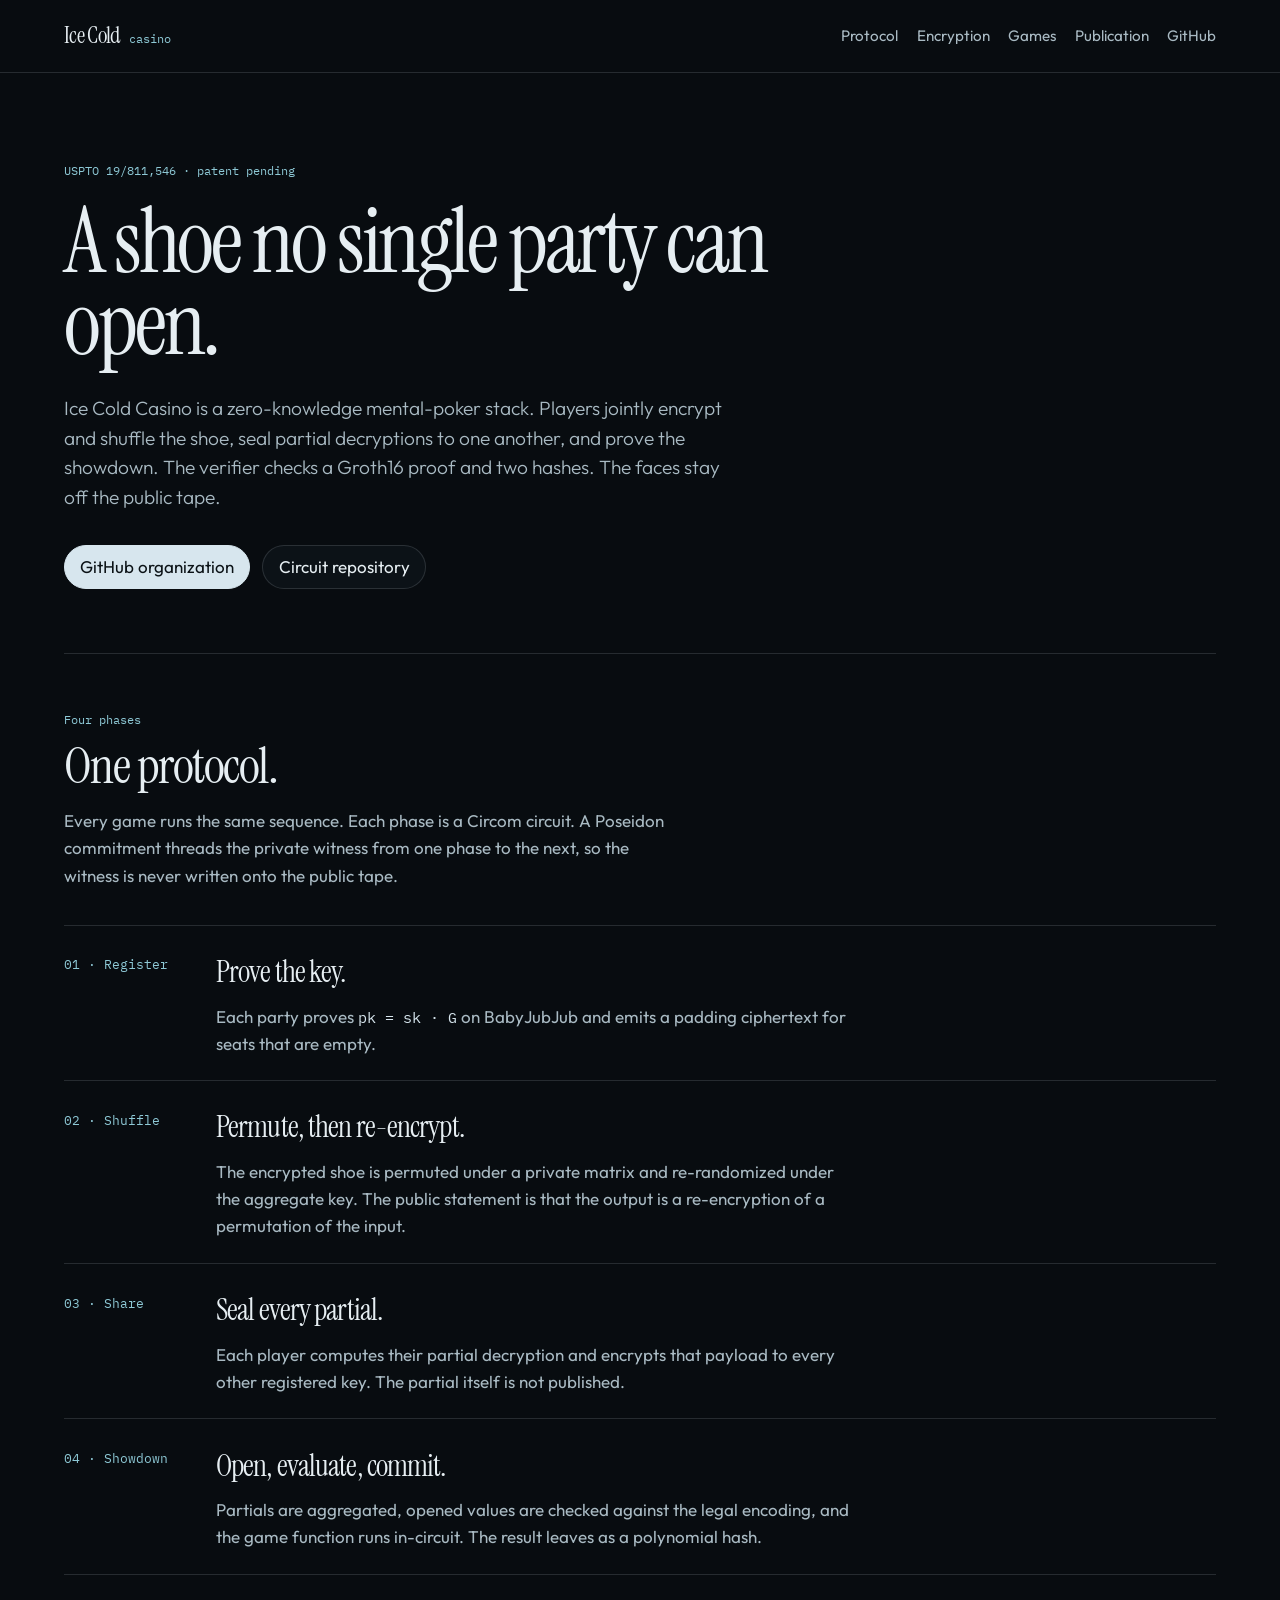
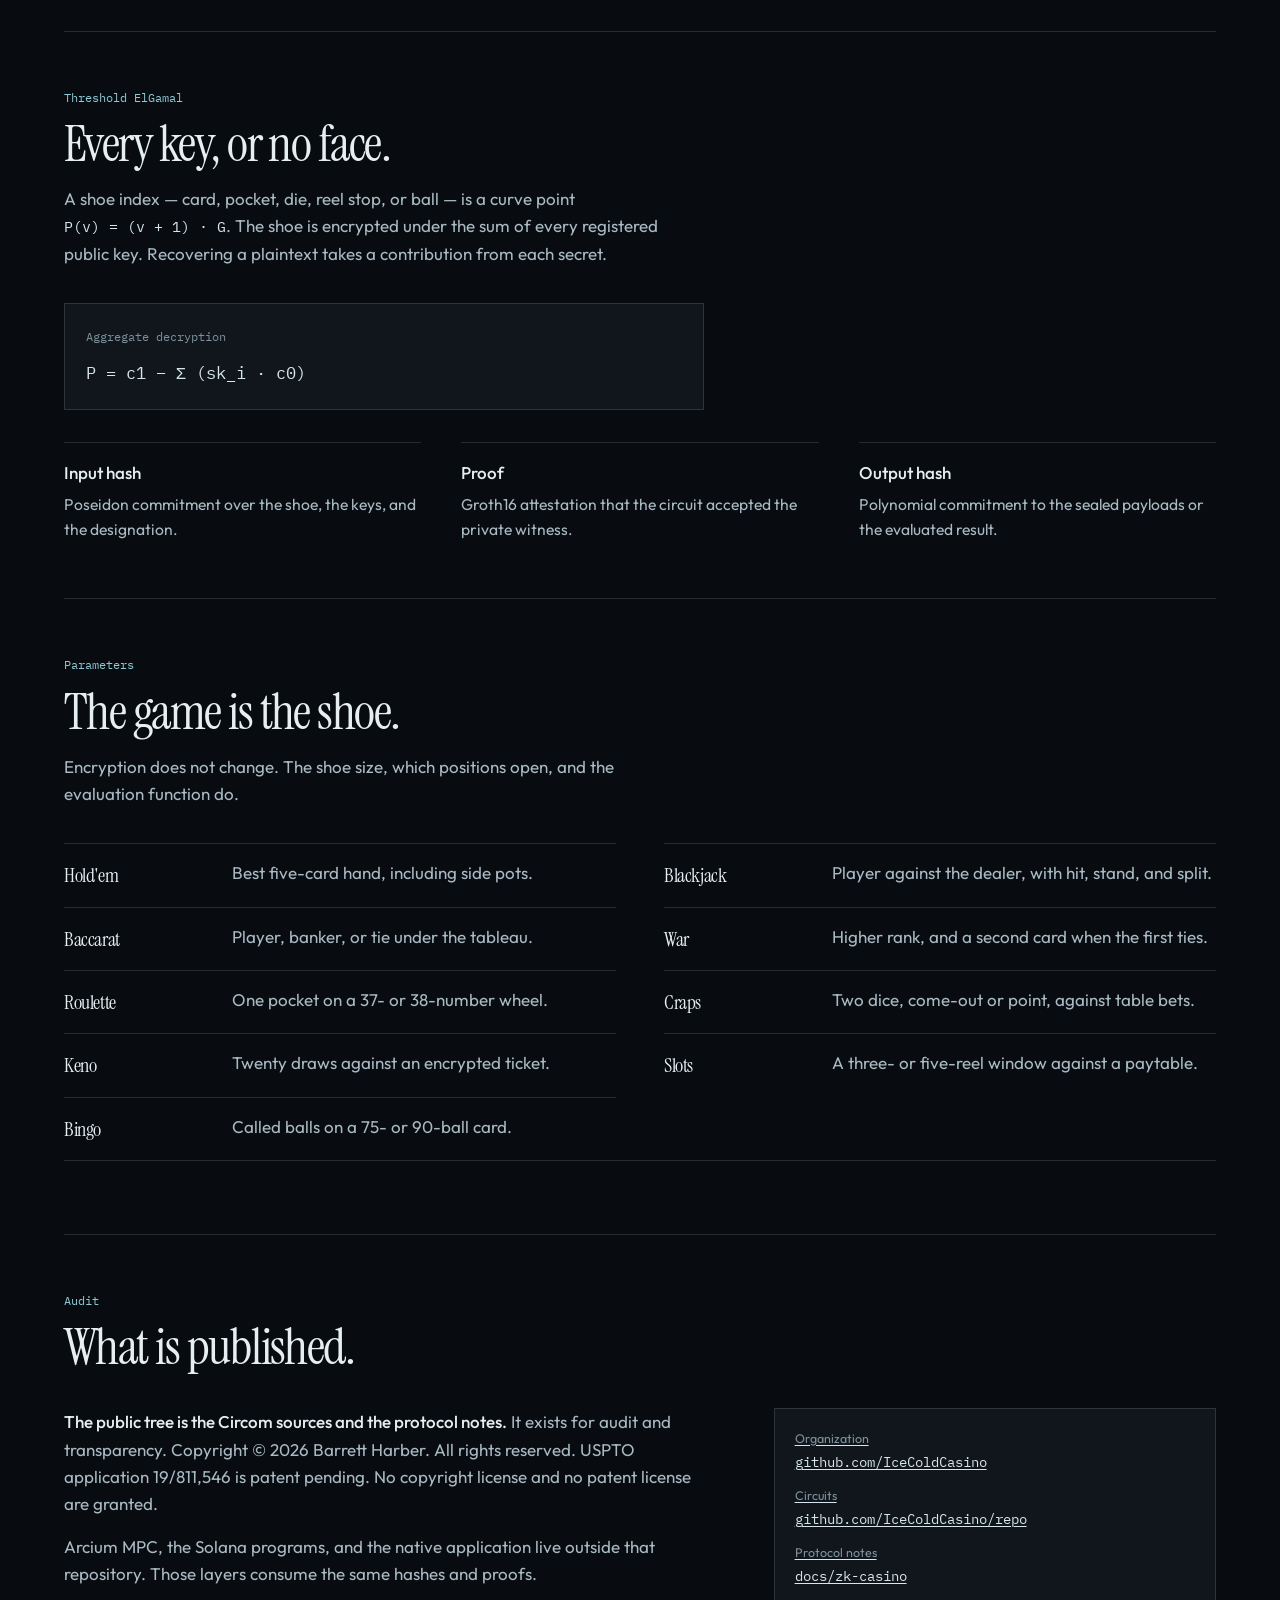
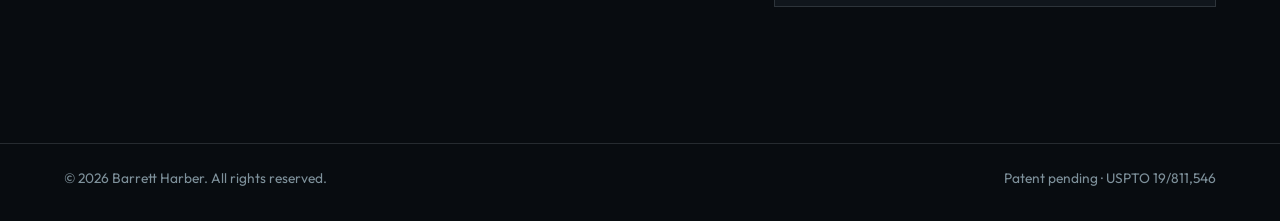
==== index.html @ bf942700 "Publish the icecold.casino explainer. The page describes the threshold mental-poker protocol and poi" ====
<!DOCTYPE html>
<html lang="en">
<head>
  <meta charset="utf-8">
  <meta name="viewport" content="width=device-width, initial-scale=1">
  <title>Ice Cold Casino</title>
  <meta name="description" content="Groth16 mental-poker circuits for a casino shoe that no single party can open. Published for audit. Patent pending.">
  <link rel="canonical" href="https://icecold.casino/">
  <meta property="og:title" content="Ice Cold Casino">
  <meta property="og:description" content="Threshold mental poker, proved in zero knowledge. Circuits published for audit.">
  <meta property="og:url" content="https://icecold.casino/">
  <meta property="og:type" content="website">
  <meta name="theme-color" content="#080c10">
  <link rel="icon" href="favicon.svg" type="image/svg+xml">
  <link rel="preconnect" href="https://fonts.googleapis.com">
  <link rel="preconnect" href="https://fonts.gstatic.com" crossorigin>
  <link href="https://fonts.googleapis.com/css2?family=IBM+Plex+Mono:wght@400;500&family=Instrument+Serif:ital@0;1&family=Outfit:wght@300;400;500&display=swap" rel="stylesheet">
  <link rel="stylesheet" href="styles.css">
</head>
<body>
  <a class="skip" href="#content">Skip to content</a>
  <header>
    <div class="wrap bar">
      <a class="mark" href="/">
        <span class="mark-name">Ice Cold</span>
        <span class="mark-tld">casino</span>
      </a>
      <nav aria-label="Page">
        <a href="#protocol">Protocol</a>
        <a href="#encryption">Encryption</a>
        <a href="#games">Games</a>
        <a href="#publication">Publication</a>
        <a href="https://github.com/IceColdCasino">GitHub</a>
      </nav>
    </div>
  </header>

  <main id="content">
    <div class="wrap">
      <section class="hero" aria-labelledby="title">
        <p class="kicker">USPTO 19/811,546 · patent pending</p>
        <h1 id="title">A shoe no single party can open.</h1>
        <p class="lede">
          Ice Cold Casino is a zero-knowledge mental-poker stack. Players
          jointly encrypt and shuffle the shoe, seal partial decryptions to
          one another, and prove the showdown. The verifier checks a Groth16
          proof and two hashes. The faces stay off the public tape.
        </p>
        <p class="actions">
          <a class="primary" href="https://github.com/IceColdCasino">GitHub organization</a>
          <a href="https://github.com/IceColdCasino/repo">Circuit repository</a>
        </p>
      </section>

      <section id="protocol" aria-labelledby="protocol-title">
        <div class="section-head">
          <p class="kicker">Four phases</p>
          <h2 id="protocol-title">One protocol.</h2>
          <p class="deck">
            Every game runs the same sequence. Each phase is a Circom circuit.
            A Poseidon commitment threads the private witness from one phase
            to the next, so the witness is never written onto the public tape.
          </p>
        </div>

        <article class="phase">
          <div class="phase-id">01 · Register</div>
          <div>
            <h3>Prove the key.</h3>
            <p>
              Each party proves <code>pk = sk · G</code> on BabyJubJub and
              emits a padding ciphertext for seats that are empty.
            </p>
          </div>
        </article>
        <article class="phase">
          <div class="phase-id">02 · Shuffle</div>
          <div>
            <h3>Permute, then re-encrypt.</h3>
            <p>
              The encrypted shoe is permuted under a private matrix and
              re-randomized under the aggregate key. The public statement is
              that the output is a re-encryption of a permutation of the input.
            </p>
          </div>
        </article>
        <article class="phase">
          <div class="phase-id">03 · Share</div>
          <div>
            <h3>Seal every partial.</h3>
            <p>
              Each player computes their partial decryption and encrypts that
              payload to every other registered key. The partial itself is
              not published.
            </p>
          </div>
        </article>
        <article class="phase">
          <div class="phase-id">04 · Showdown</div>
          <div>
            <h3>Open, evaluate, commit.</h3>
            <p>
              Partials are aggregated, opened values are checked against the
              legal encoding, and the game function runs in-circuit. The
              result leaves as a polynomial hash.
            </p>
          </div>
        </article>
      </section>

      <section id="encryption" aria-labelledby="encryption-title">
        <div class="section-head">
          <p class="kicker">Threshold ElGamal</p>
          <h2 id="encryption-title">Every key, or no face.</h2>
          <p class="deck">
            A shoe index — card, pocket, die, reel stop, or ball — is a curve
            point <code>P(v) = (v + 1) · G</code>. The shoe is encrypted under
            the sum of every registered public key. Recovering a plaintext
            takes a contribution from each secret.
          </p>
        </div>
        <pre class="formula"><span>Aggregate decryption</span>P = c1 − Σ (sk_i · c0)</pre>
        <div class="signals">
          <div class="signal">
            <strong>Input hash</strong>
            <p>Poseidon commitment over the shoe, the keys, and the designation.</p>
          </div>
          <div class="signal">
            <strong>Proof</strong>
            <p>Groth16 attestation that the circuit accepted the private witness.</p>
          </div>
          <div class="signal">
            <strong>Output hash</strong>
            <p>Polynomial commitment to the sealed payloads or the evaluated result.</p>
          </div>
        </div>
      </section>

      <section id="games" aria-labelledby="games-title">
        <div class="section-head">
          <p class="kicker">Parameters</p>
          <h2 id="games-title">The game is the shoe.</h2>
          <p class="deck">
            Encryption does not change. The shoe size, which positions open,
            and the evaluation function do.
          </p>
        </div>
        <dl class="games">
          <div class="game">
            <dt>Hold'em</dt>
            <dd>Best five-card hand, including side pots.</dd>
          </div>
          <div class="game">
            <dt>Blackjack</dt>
            <dd>Player against the dealer, with hit, stand, and split.</dd>
          </div>
          <div class="game">
            <dt>Baccarat</dt>
            <dd>Player, banker, or tie under the tableau.</dd>
          </div>
          <div class="game">
            <dt>War</dt>
            <dd>Higher rank, and a second card when the first ties.</dd>
          </div>
          <div class="game">
            <dt>Roulette</dt>
            <dd>One pocket on a 37- or 38-number wheel.</dd>
          </div>
          <div class="game">
            <dt>Craps</dt>
            <dd>Two dice, come-out or point, against table bets.</dd>
          </div>
          <div class="game">
            <dt>Keno</dt>
            <dd>Twenty draws against an encrypted ticket.</dd>
          </div>
          <div class="game">
            <dt>Slots</dt>
            <dd>A three- or five-reel window against a paytable.</dd>
          </div>
          <div class="game">
            <dt>Bingo</dt>
            <dd>Called balls on a 75- or 90-ball card.</dd>
          </div>
        </dl>
      </section>

      <section id="publication" aria-labelledby="publication-title">
        <div class="section-head">
          <p class="kicker">Audit</p>
          <h2 id="publication-title">What is published.</h2>
        </div>
        <div class="pub">
          <div>
            <p>
              <strong>The public tree is the Circom sources and the protocol notes.</strong>
              It exists for audit and transparency. Copyright © 2026 Barrett Harber.
              All rights reserved. USPTO application 19/811,546 is patent pending.
              No copyright license and no patent license are granted.
            </p>
            <p>
              Arcium MPC, the Solana programs, and the native application live
              outside that repository. Those layers consume the same hashes
              and proofs.
            </p>
          </div>
          <div class="links">
            <a href="https://github.com/IceColdCasino"><span>Organization</span>github.com/IceColdCasino</a>
            <a href="https://github.com/IceColdCasino/repo"><span>Circuits</span>github.com/IceColdCasino/repo</a>
            <a href="https://github.com/IceColdCasino/repo/blob/main/docs/zk-casino/README.md"><span>Protocol notes</span>docs/zk-casino</a>
          </div>
        </div>
      </section>
    </div>
  </main>

  <footer>
    <div class="wrap foot">
      <span>© 2026 Barrett Harber. All rights reserved.</span>
      <span>Patent pending · USPTO 19/811,546</span>
    </div>
  </footer>
</body>
</html>
---- styles.css ----
:root {
  --bg: #080c10;
  --bg-raise: #10161c;
  --ink: #e6eef2;
  --muted: #a9bac3;
  --faint: #7e919b;
  --line: rgba(215, 230, 238, 0.14);
  --ice: #d7e6ee;
  --cyan: #8ec9d6;
  --serif: "Instrument Serif", "Iowan Old Style", Palatino, Georgia, serif;
  --sans: Outfit, "Avenir Next", "Segoe UI", sans-serif;
  --mono: "IBM Plex Mono", ui-monospace, "SFMono-Regular", Menlo, monospace;
  --measure: 42rem;
  --page: 72rem;
}

* { box-sizing: border-box; }

html { scroll-behavior: smooth; }

body {
  margin: 0;
  background:
    radial-gradient(900px 420px at 12% -10%, rgba(142, 201, 214, 0.09), transparent 60%),
    var(--bg);
  color: var(--ink);
  font-family: var(--sans);
  font-weight: 400;
  font-size: 1.0625rem;
  line-height: 1.6;
  color-scheme: dark;
}

::selection {
  background: #1a4652;
  color: #f4f8fa;
}

a {
  color: var(--ice);
  text-decoration-thickness: 1px;
  text-underline-offset: 0.18em;
}

a:hover { color: var(--cyan); }

:focus-visible {
  outline: 2px solid var(--cyan);
  outline-offset: 3px;
}

.skip {
  position: absolute;
  left: 1rem;
  top: -4rem;
  background: var(--ice);
  color: var(--bg);
  padding: 0.5rem 0.8rem;
  z-index: 5;
}

.skip:focus { top: 1rem; }

.wrap {
  width: min(var(--page), calc(100% - 2.5rem));
  margin: 0 auto;
}

header {
  border-bottom: 1px solid var(--line);
}

.bar {
  display: flex;
  align-items: center;
  justify-content: space-between;
  gap: 1.5rem;
  min-height: 4.5rem;
}

.mark {
  display: flex;
  align-items: baseline;
  gap: 0.55rem;
  color: var(--ink);
  text-decoration: none;
}

.mark-name {
  font-family: var(--serif);
  font-size: 1.45rem;
  letter-spacing: -0.03em;
}

.mark-tld {
  font-family: var(--mono);
  font-size: 0.78rem;
  color: var(--cyan);
}

nav {
  display: flex;
  flex-wrap: wrap;
  gap: 0.35rem 1.15rem;
}

nav a {
  color: var(--muted);
  text-decoration: none;
  font-size: 0.95rem;
}

nav a:hover { color: var(--ink); }

main { padding-bottom: 5rem; }

.hero {
  padding: 5.5rem 0 4rem;
  max-width: 48rem;
  border-top: 0;
}

.kicker {
  margin: 0 0 1.25rem;
  font-family: var(--mono);
  font-size: 0.78rem;
  color: var(--cyan);
}

h1 {
  margin: 0;
  font-family: var(--serif);
  font-weight: 400;
  font-size: clamp(3.1rem, 8vw, 5.6rem);
  line-height: 0.92;
  letter-spacing: -0.035em;
}

h1 em {
  font-style: italic;
  font-weight: 400;
}

.lede {
  margin: 1.75rem 0 0;
  max-width: var(--measure);
  font-size: 1.2rem;
  line-height: 1.55;
  color: var(--muted);
  font-weight: 300;
}

.actions {
  display: flex;
  flex-wrap: wrap;
  gap: 0.75rem;
  margin: 2rem 0 0;
}

.actions a {
  display: inline-flex;
  align-items: center;
  min-height: 2.75rem;
  padding: 0.45rem 0.95rem;
  border: 1px solid var(--line);
  border-radius: 999px;
  color: var(--ink);
  text-decoration: none;
  background: rgba(16, 22, 28, 0.65);
}

.actions a:hover {
  border-color: rgba(142, 201, 214, 0.55);
  color: var(--cyan);
}

.actions a.primary {
  background: var(--ice);
  color: #0b1216;
  border-color: var(--ice);
}

.actions a.primary:hover {
  background: white;
  color: #0b1216;
}

section {
  padding: 3.5rem 0;
  border-top: 1px solid var(--line);
}

.section-head {
  max-width: 40rem;
  margin-bottom: 2.25rem;
}

h2 {
  margin: 0;
  font-family: var(--serif);
  font-weight: 400;
  font-size: clamp(2.2rem, 4vw, 3.25rem);
  line-height: 0.98;
  letter-spacing: -0.03em;
}

.section-head .kicker { margin-bottom: 0.7rem; }

.deck {
  margin: 1rem 0 0;
  max-width: 38rem;
  color: var(--muted);
}

.phase {
  display: grid;
  grid-template-columns: 7.5rem minmax(0, 1fr);
  gap: 1rem 2rem;
  padding: 1.45rem 0;
  border-top: 1px solid var(--line);
}

.phase:last-child { border-bottom: 1px solid var(--line); }

.phase-id {
  font-family: var(--mono);
  font-size: 0.82rem;
  color: var(--cyan);
  padding-top: 0.35rem;
}

.phase h3 {
  margin: 0;
  font-family: var(--serif);
  font-size: 1.85rem;
  font-weight: 400;
  letter-spacing: -0.03em;
}

.phase p {
  margin: 0.4rem 0 0;
  max-width: 40rem;
  color: var(--muted);
}

code, .formula {
  font-family: var(--mono);
  font-size: 0.92em;
}

p code {
  color: var(--ice);
  font-size: 0.86em;
  white-space: nowrap;
}

.formula {
  margin: 0;
  max-width: 40rem;
  padding: 1.4rem 1.3rem;
  background: var(--bg-raise);
  border: 1px solid var(--line);
  color: var(--ice);
  font-size: 1.05rem;
  line-height: 1.7;
  overflow-x: auto;
}

.formula span {
  display: block;
  color: var(--faint);
  font-size: 0.78rem;
  margin-bottom: 0.7rem;
}

.signals {
  display: grid;
  grid-template-columns: repeat(3, minmax(0, 1fr));
  gap: 1.5rem 2.5rem;
  margin-top: 2rem;
}

.signal {
  padding: 1rem 0 0;
  border-top: 1px solid var(--line);
}

.signal strong {
  display: block;
  font-weight: 500;
  margin-bottom: 0.35rem;
}

.signal p {
  margin: 0;
  color: var(--muted);
  font-size: 0.98rem;
}

.games {
  display: grid;
  grid-template-columns: 1fr 1fr;
  column-gap: 3rem;
  border-bottom: 1px solid var(--line);
}

.game {
  display: grid;
  grid-template-columns: 9.5rem minmax(0, 1fr);
  gap: 1rem;
  padding: 0.95rem 0;
  border-top: 1px solid var(--line);
}

.game dt {
  font-family: var(--serif);
  font-size: 1.25rem;
  letter-spacing: -0.02em;
}

.game dd {
  margin: 0;
  color: var(--muted);
}

.pub {
  display: grid;
  grid-template-columns: minmax(0, 1.2fr) minmax(16rem, 0.8fr);
  gap: 2rem 3rem;
}

.pub p { margin: 0 0 1rem; color: var(--muted); max-width: 40rem; }

.pub p strong { color: var(--ink); font-weight: 500; }

.links {
  display: flex;
  flex-direction: column;
  align-items: flex-start;
  gap: 0.8rem;
  padding: 1.2rem 1.2rem;
  background: var(--bg-raise);
  border: 1px solid var(--line);
}

.links a {
  font-family: var(--mono);
  font-size: 0.86rem;
  overflow-wrap: anywhere;
}

.links span {
  display: block;
  margin-bottom: 0.15rem;
  font-family: var(--sans);
  font-size: 0.78rem;
  color: var(--faint);
}

footer {
  border-top: 1px solid var(--line);
  padding: 1.4rem 0 2rem;
  color: var(--faint);
  font-size: 0.86rem;
}

.foot {
  display: flex;
  justify-content: space-between;
  gap: 1rem 2rem;
  flex-wrap: wrap;
}

.missing {
  padding: 6rem 0 4rem;
  max-width: 36rem;
}

.missing h1 {
  font-size: clamp(2.8rem, 7vw, 4.5rem);
}

@media (max-width: 800px) {
  .pub,
  .signals,
  .games,
  .phase {
    grid-template-columns: 1fr;
  }

  .game { grid-template-columns: 1fr; gap: 0.2rem; }

  .hero { padding: 3.2rem 0 2.4rem; }

  .phase-id { padding-top: 0; }
}

@media (max-width: 520px) {
  .wrap { width: min(var(--page), calc(100% - 1.7rem)); }

  .bar {
    align-items: flex-start;
    flex-direction: column;
    padding: 0.9rem 0;
    gap: 0.7rem;
  }

  nav { gap: 0.45rem 0.8rem; }
}
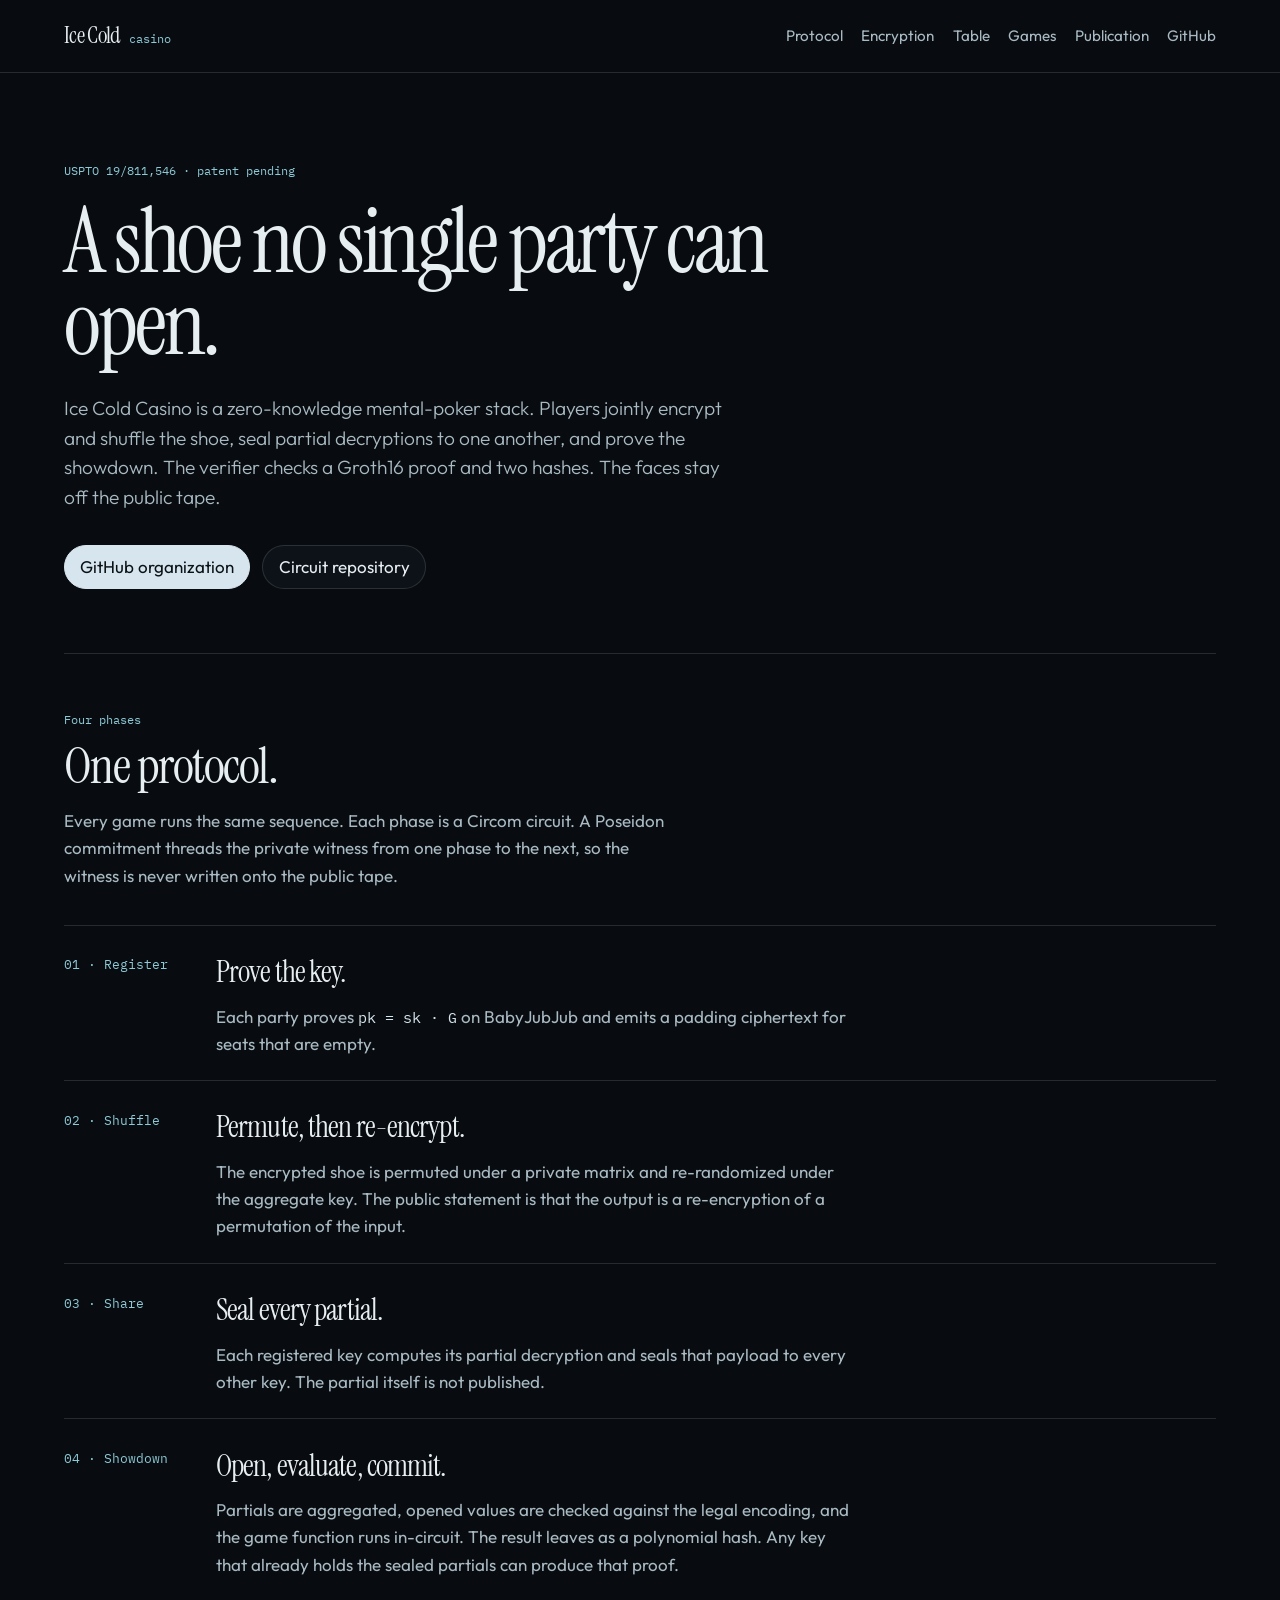
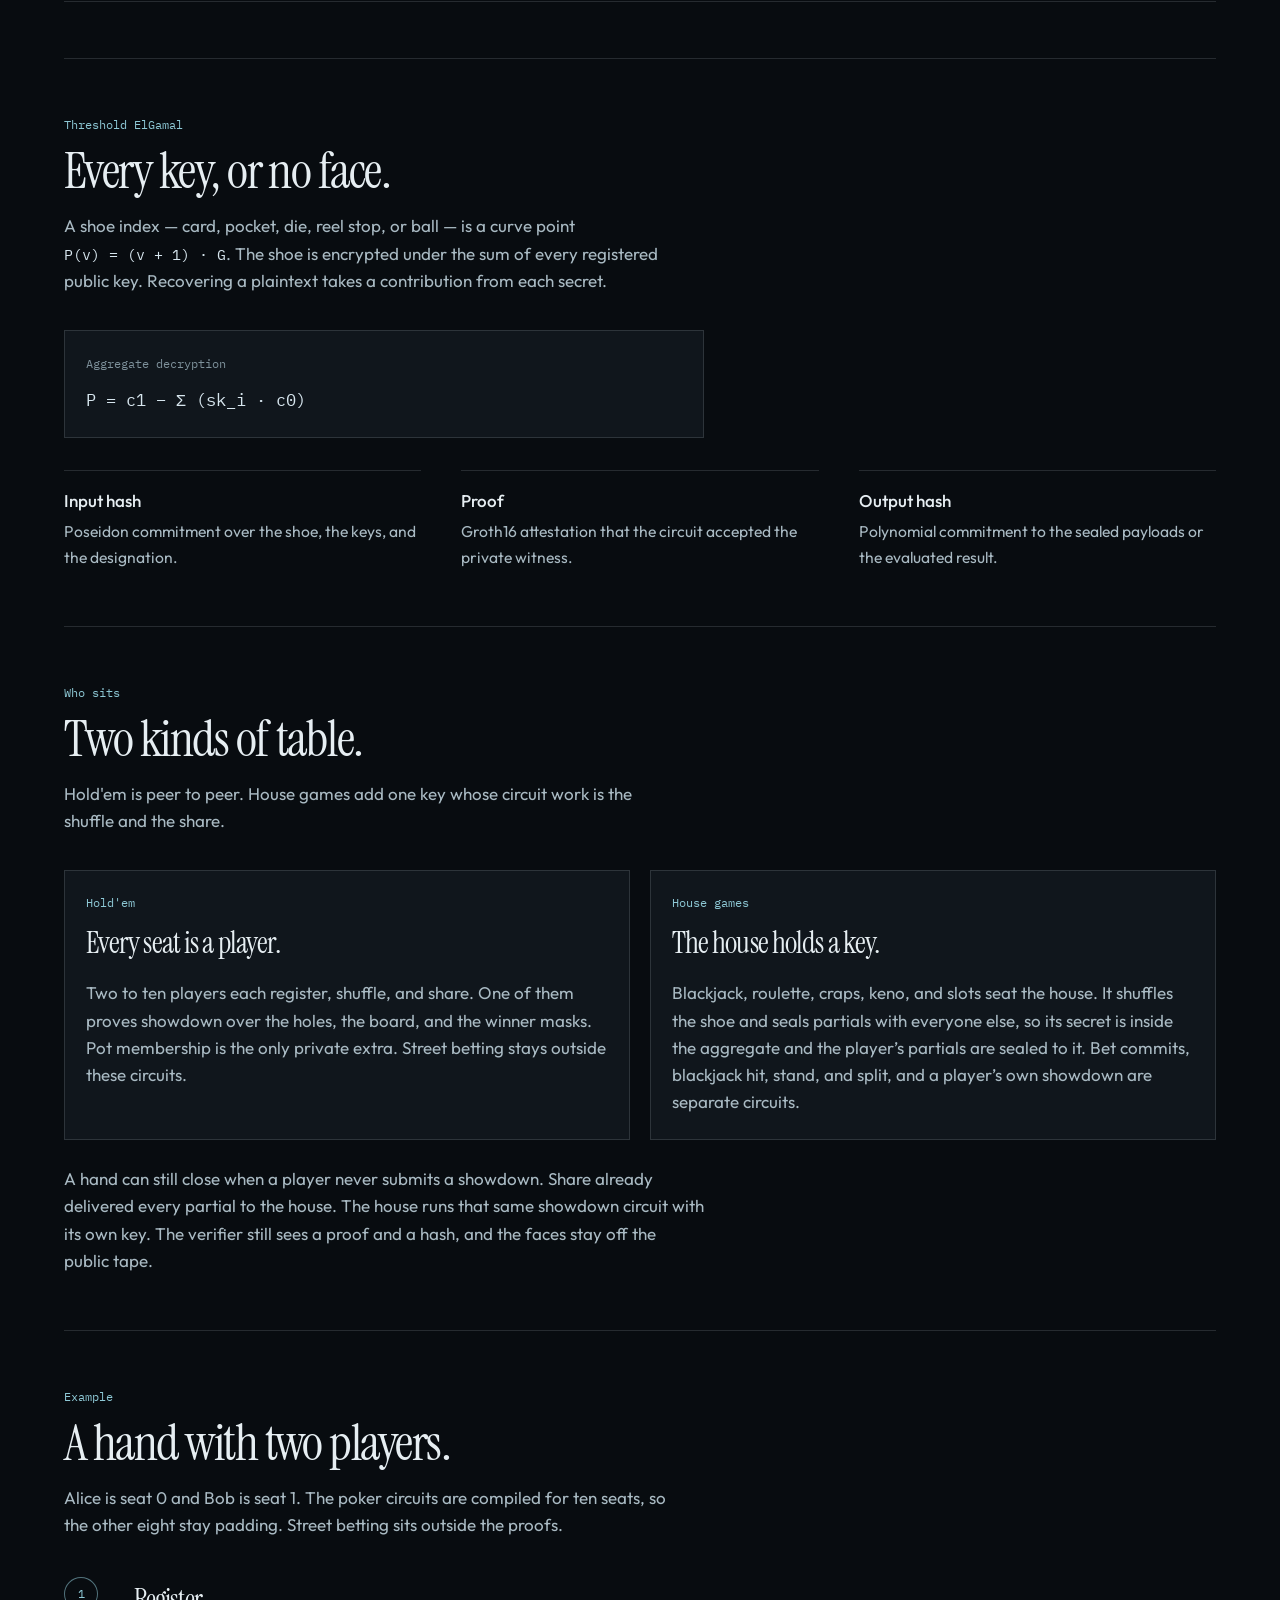
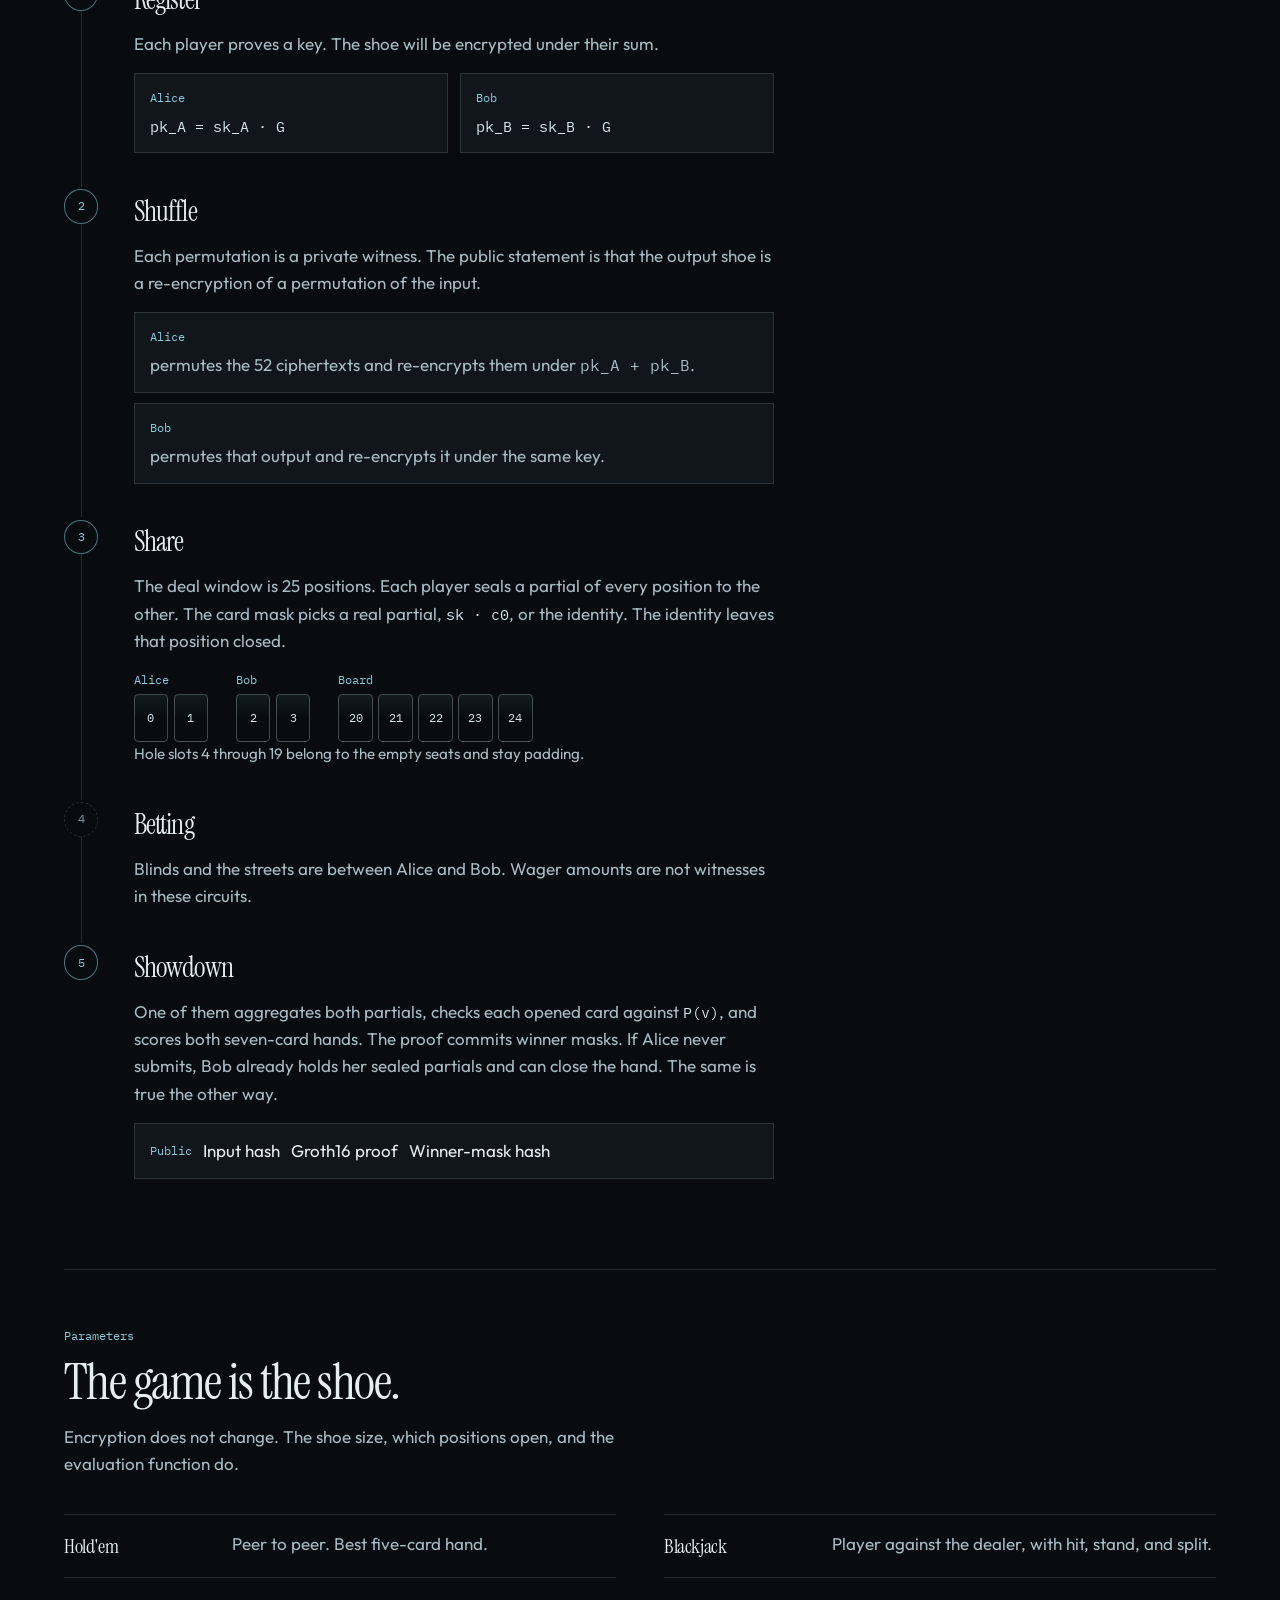
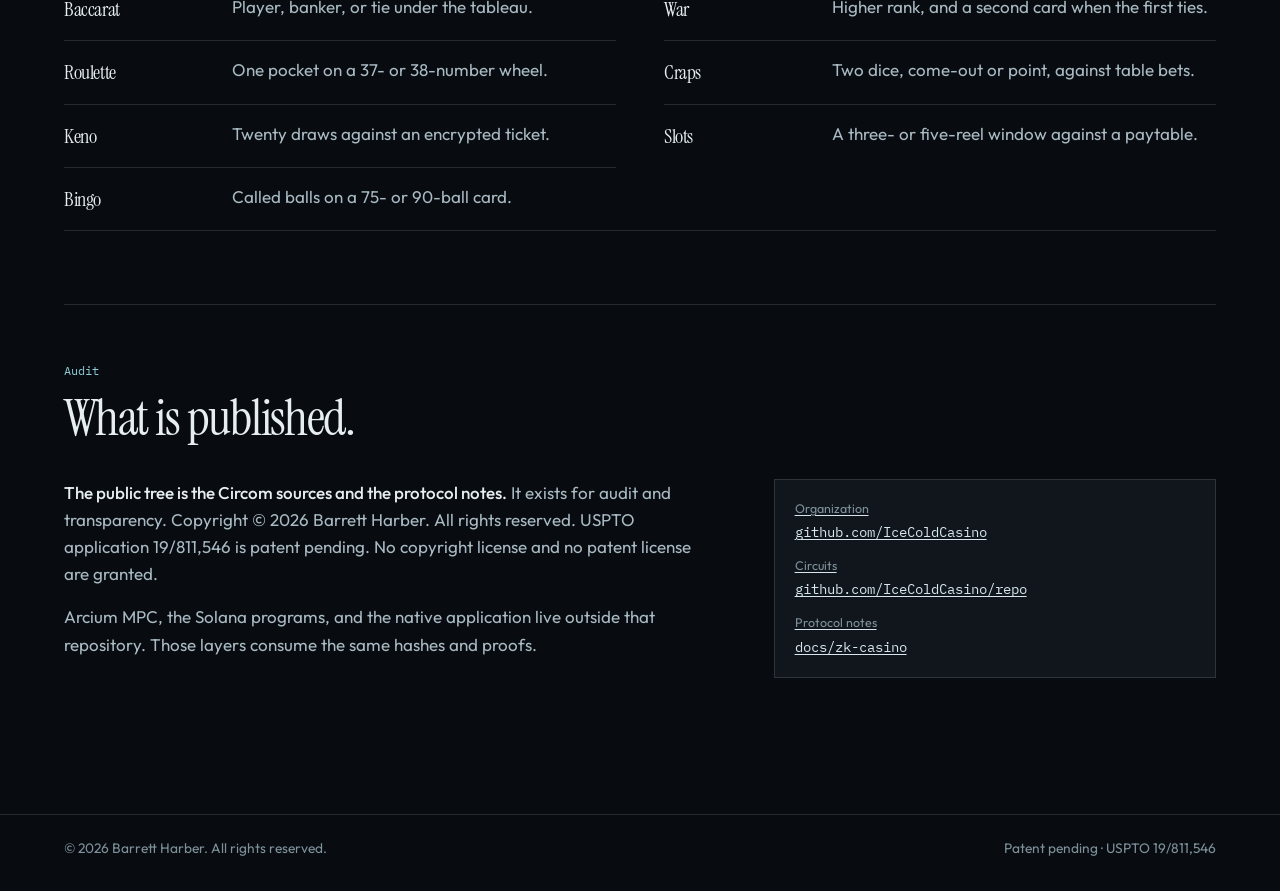
==== commit bc27437e: "Explain seating and walk a two-player Hold'em hand. Hold'em seats only players. House games use the " ====
--- a/index.html
+++ b/index.html
@@ -28,6 +28,7 @@
       <nav aria-label="Page">
         <a href="#protocol">Protocol</a>
         <a href="#encryption">Encryption</a>
+        <a href="#table">Table</a>
         <a href="#games">Games</a>
         <a href="#publication">Publication</a>
         <a href="https://github.com/IceColdCasino">GitHub</a>
@@ -89,9 +90,9 @@
           <div>
             <h3>Seal every partial.</h3>
             <p>
-              Each player computes their partial decryption and encrypts that
-              payload to every other registered key. The partial itself is
-              not published.
+              Each registered key computes its partial decryption and seals
+              that payload to every other key. The partial itself is not
+              published.
             </p>
           </div>
         </article>
@@ -102,7 +103,8 @@
             <p>
               Partials are aggregated, opened values are checked against the
               legal encoding, and the game function runs in-circuit. The
-              result leaves as a polynomial hash.
+              result leaves as a polynomial hash. Any key that already holds
+              the sealed partials can produce that proof.
             </p>
           </div>
         </article>
@@ -136,6 +138,130 @@
         </div>
       </section>
 
+      <section id="table" aria-labelledby="table-title">
+        <div class="section-head">
+          <p class="kicker">Who sits</p>
+          <h2 id="table-title">Two kinds of table.</h2>
+          <p class="deck">
+            Hold'em is peer to peer. House games add one key whose circuit
+            work is the shuffle and the share.
+          </p>
+        </div>
+        <div class="seats">
+          <article class="seat">
+            <p class="kicker">Hold'em</p>
+            <h3>Every seat is a player.</h3>
+            <p>
+              Two to ten players each register, shuffle, and share. One of
+              them proves showdown over the holes, the board, and the winner
+              masks. Pot membership is the only private extra. Street betting
+              stays outside these circuits.
+            </p>
+          </article>
+          <article class="seat">
+            <p class="kicker">House games</p>
+            <h3>The house holds a key.</h3>
+            <p>
+              Blackjack, roulette, craps, keno, and slots seat the house. It
+              shuffles the shoe and seals partials with everyone else, so its
+              secret is inside the aggregate and the player’s partials are
+              sealed to it. Bet commits, blackjack hit, stand, and split, and
+              a player’s own showdown are separate circuits.
+            </p>
+          </article>
+        </div>
+        <p class="closeout">
+          A hand can still close when a player never submits a showdown. Share
+          already delivered every partial to the house. The house runs that
+          same showdown circuit with its own key. The verifier still sees a
+          proof and a hash, and the faces stay off the public tape.
+        </p>
+      </section>
+
+      <section id="hand" aria-labelledby="hand-title">
+        <div class="section-head">
+          <p class="kicker">Example</p>
+          <h2 id="hand-title">A hand with two players.</h2>
+          <p class="deck">
+            Alice is seat 0 and Bob is seat 1. The poker circuits are compiled
+            for ten seats, so the other eight stay padding. Street betting
+            sits outside the proofs.
+          </p>
+        </div>
+        <ol class="flow">
+          <li class="flow-step">
+            <div class="flow-mark"><span>1</span></div>
+            <div class="flow-body">
+              <h3>Register</h3>
+              <p>Each player proves a key. The shoe will be encrypted under their sum.</p>
+              <div class="flow-split">
+                <div>
+                  <span>Alice</span>
+                  <code>pk_A = sk_A · G</code>
+                </div>
+                <div>
+                  <span>Bob</span>
+                  <code>pk_B = sk_B · G</code>
+                </div>
+              </div>
+            </div>
+          </li>
+          <li class="flow-step">
+            <div class="flow-mark"><span>2</span></div>
+            <div class="flow-body">
+              <h3>Shuffle</h3>
+              <p>Each permutation is a private witness. The public statement is that the output shoe is a re-encryption of a permutation of the input.</p>
+              <ol class="passes">
+                <li><span>Alice</span> permutes the 52 ciphertexts and re-encrypts them under <code>pk_A + pk_B</code>.</li>
+                <li><span>Bob</span> permutes that output and re-encrypts it under the same key.</li>
+              </ol>
+            </div>
+          </li>
+          <li class="flow-step">
+            <div class="flow-mark"><span>3</span></div>
+            <div class="flow-body">
+              <h3>Share</h3>
+              <p>The deal window is 25 positions. Each player seals a partial of every position to the other. The card mask picks a real partial, <code>sk · c0</code>, or the identity. The identity leaves that position closed.</p>
+              <div class="deal">
+                <div>
+                  <span>Alice</span>
+                  <div class="cards"><b>0</b><b>1</b></div>
+                </div>
+                <div>
+                  <span>Bob</span>
+                  <div class="cards"><b>2</b><b>3</b></div>
+                </div>
+                <div>
+                  <span>Board</span>
+                  <div class="cards"><b>20</b><b>21</b><b>22</b><b>23</b><b>24</b></div>
+                </div>
+              </div>
+              <p class="flow-note">Hole slots 4 through 19 belong to the empty seats and stay padding.</p>
+            </div>
+          </li>
+          <li class="flow-step off">
+            <div class="flow-mark"><span>4</span></div>
+            <div class="flow-body">
+              <h3>Betting</h3>
+              <p>Blinds and the streets are between Alice and Bob. Wager amounts are not witnesses in these circuits.</p>
+            </div>
+          </li>
+          <li class="flow-step">
+            <div class="flow-mark"><span>5</span></div>
+            <div class="flow-body">
+              <h3>Showdown</h3>
+              <p>One of them aggregates both partials, checks each opened card against <code>P(v)</code>, and scores both seven-card hands. The proof commits winner masks. If Alice never submits, Bob already holds her sealed partials and can close the hand. The same is true the other way.</p>
+              <div class="result">
+                <span>Public</span>
+                <b>Input hash</b>
+                <b>Groth16 proof</b>
+                <b>Winner-mask hash</b>
+              </div>
+            </div>
+          </li>
+        </ol>
+      </section>
+
       <section id="games" aria-labelledby="games-title">
         <div class="section-head">
           <p class="kicker">Parameters</p>
@@ -148,7 +274,7 @@
         <dl class="games">
           <div class="game">
             <dt>Hold'em</dt>
-            <dd>Best five-card hand, including side pots.</dd>
+            <dd>Peer to peer. Best five-card hand.</dd>
           </div>
           <div class="game">
             <dt>Blackjack</dt>
--- a/styles.css
+++ b/styles.css
@@ -273,6 +273,199 @@
   margin-bottom: 0.7rem;
 }
 
+.seats {
+  display: grid;
+  grid-template-columns: 1fr 1fr;
+  gap: 1.25rem;
+}
+
+.seat {
+  padding: 1.35rem 1.3rem 1.45rem;
+  background: var(--bg-raise);
+  border: 1px solid var(--line);
+}
+
+.seat .kicker { margin-bottom: 0.45rem; }
+
+.seat h3 {
+  margin: 0 0 0.75rem;
+  font-family: var(--serif);
+  font-weight: 400;
+  font-size: 1.85rem;
+  letter-spacing: -0.03em;
+}
+
+.seat p:last-child {
+  margin: 0;
+  color: var(--muted);
+}
+
+.closeout {
+  margin: 1.6rem 0 0;
+  max-width: 40rem;
+  color: var(--muted);
+}
+
+.flow {
+  list-style: none;
+  margin: 0;
+  padding: 0;
+}
+
+.flow-step {
+  display: grid;
+  grid-template-columns: 3.25rem minmax(0, 1fr);
+  column-gap: 1.1rem;
+}
+
+.flow-mark {
+  position: relative;
+}
+
+.flow-mark span {
+  position: relative;
+  z-index: 1;
+  width: 2.15rem;
+  height: 2.15rem;
+  margin-top: 0.15rem;
+  border: 1px solid rgba(142, 201, 214, 0.55);
+  border-radius: 50%;
+  display: grid;
+  place-items: center;
+  font-family: var(--mono);
+  font-size: 0.78rem;
+  color: var(--cyan);
+  background: var(--bg);
+}
+
+.flow-step:not(:last-child) .flow-mark::after {
+  content: "";
+  position: absolute;
+  left: 1.075rem;
+  top: 2.3rem;
+  bottom: 0;
+  width: 1px;
+  background: var(--line);
+}
+
+.flow-step.off .flow-mark span {
+  border-style: dashed;
+  border-color: var(--line);
+  color: var(--faint);
+}
+
+.flow-body { padding-bottom: 2.1rem; }
+
+.flow-body h3 {
+  margin: 0.2rem 0 0.45rem;
+  font-family: var(--serif);
+  font-weight: 400;
+  font-size: 1.75rem;
+  letter-spacing: -0.03em;
+}
+
+.flow-body > p,
+.flow-note {
+  margin: 0;
+  max-width: 40rem;
+  color: var(--muted);
+}
+
+.flow-note {
+  margin-top: 0.85rem;
+  font-size: 0.95rem;
+}
+
+.flow-split,
+.passes,
+.deal,
+.result {
+  margin-top: 1rem;
+}
+
+.flow-split {
+  display: grid;
+  grid-template-columns: 1fr 1fr;
+  gap: 0.75rem;
+  max-width: 40rem;
+}
+
+.flow-split div,
+.passes li,
+.result {
+  padding: 0.85rem 0.95rem;
+  background: var(--bg-raise);
+  border: 1px solid var(--line);
+}
+
+.flow-split span,
+.deal span,
+.result span,
+.passes span {
+  display: block;
+  margin-bottom: 0.3rem;
+  font-family: var(--mono);
+  font-size: 0.75rem;
+  color: var(--cyan);
+}
+
+.flow-split code {
+  color: var(--ice);
+  font-size: 0.92rem;
+}
+
+.passes {
+  list-style: none;
+  margin: 1rem 0 0;
+  padding: 0;
+  display: grid;
+  gap: 0.65rem;
+  max-width: 40rem;
+}
+
+.passes li { color: var(--muted); }
+
+.deal {
+  display: flex;
+  flex-wrap: wrap;
+  gap: 1.15rem 1.75rem;
+}
+
+.cards {
+  display: flex;
+  flex-wrap: wrap;
+  gap: 0.35rem;
+}
+
+.cards b {
+  width: 2.15rem;
+  height: 3rem;
+  display: grid;
+  place-items: center;
+  border: 1px solid rgba(215, 230, 238, 0.28);
+  border-radius: 0.28rem;
+  background: linear-gradient(180deg, rgba(142, 201, 214, 0.08), transparent 55%);
+  font-family: var(--mono);
+  font-size: 0.72rem;
+  font-weight: 400;
+  color: var(--ice);
+}
+
+.result {
+  display: flex;
+  flex-wrap: wrap;
+  align-items: center;
+  gap: 0.45rem 0.7rem;
+  max-width: 40rem;
+}
+
+.result span { margin: 0; }
+
+.result b {
+  font-weight: 400;
+  color: var(--ink);
+}
+
 .signals {
   display: grid;
   grid-template-columns: repeat(3, minmax(0, 1fr));
@@ -383,6 +576,8 @@
 @media (max-width: 800px) {
   .pub,
   .signals,
+  .seats,
+  .flow-split,
   .games,
   .phase {
     grid-template-columns: 1fr;
@@ -405,5 +600,7 @@
     gap: 0.7rem;
   }
 
-  nav { gap: 0.45rem 0.8rem; }
-}
+  nav { gap: 0.4rem 0.55rem; }
+
+  nav a { font-size: 0.88rem; }
+}
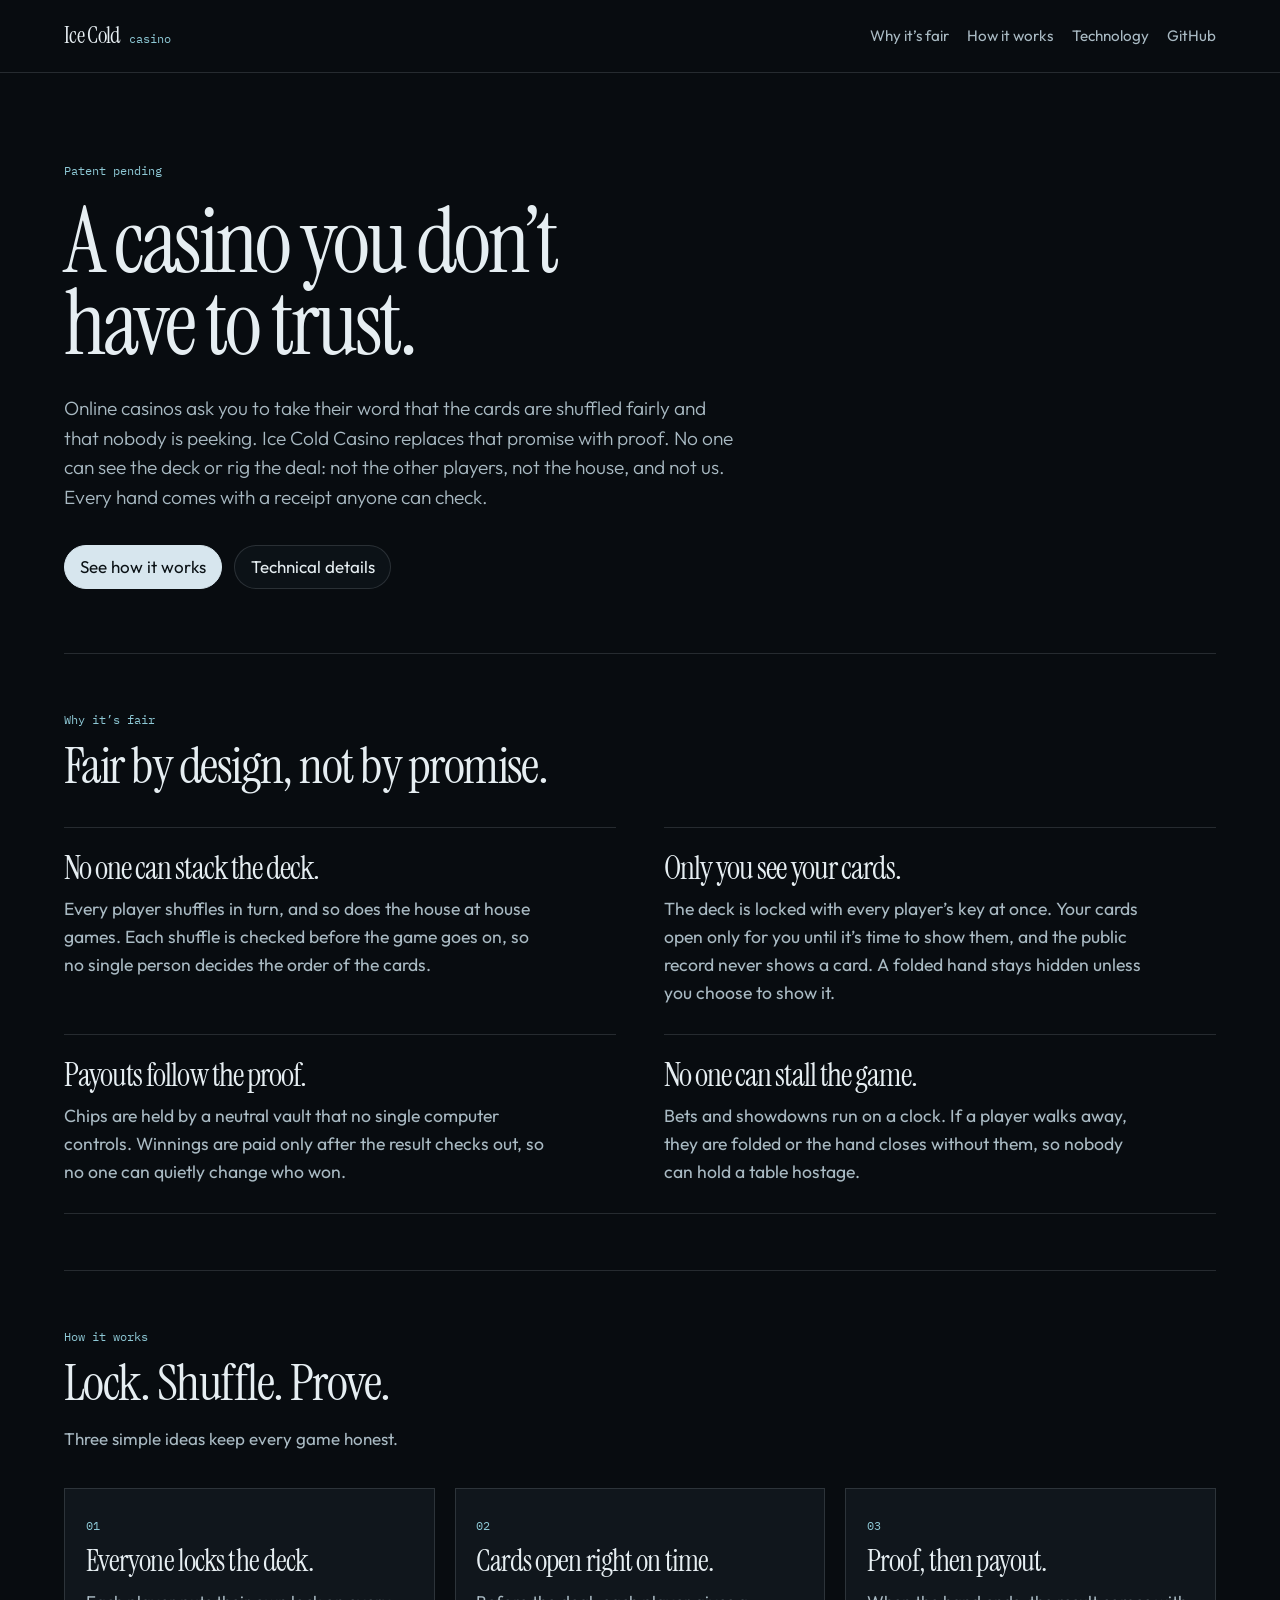
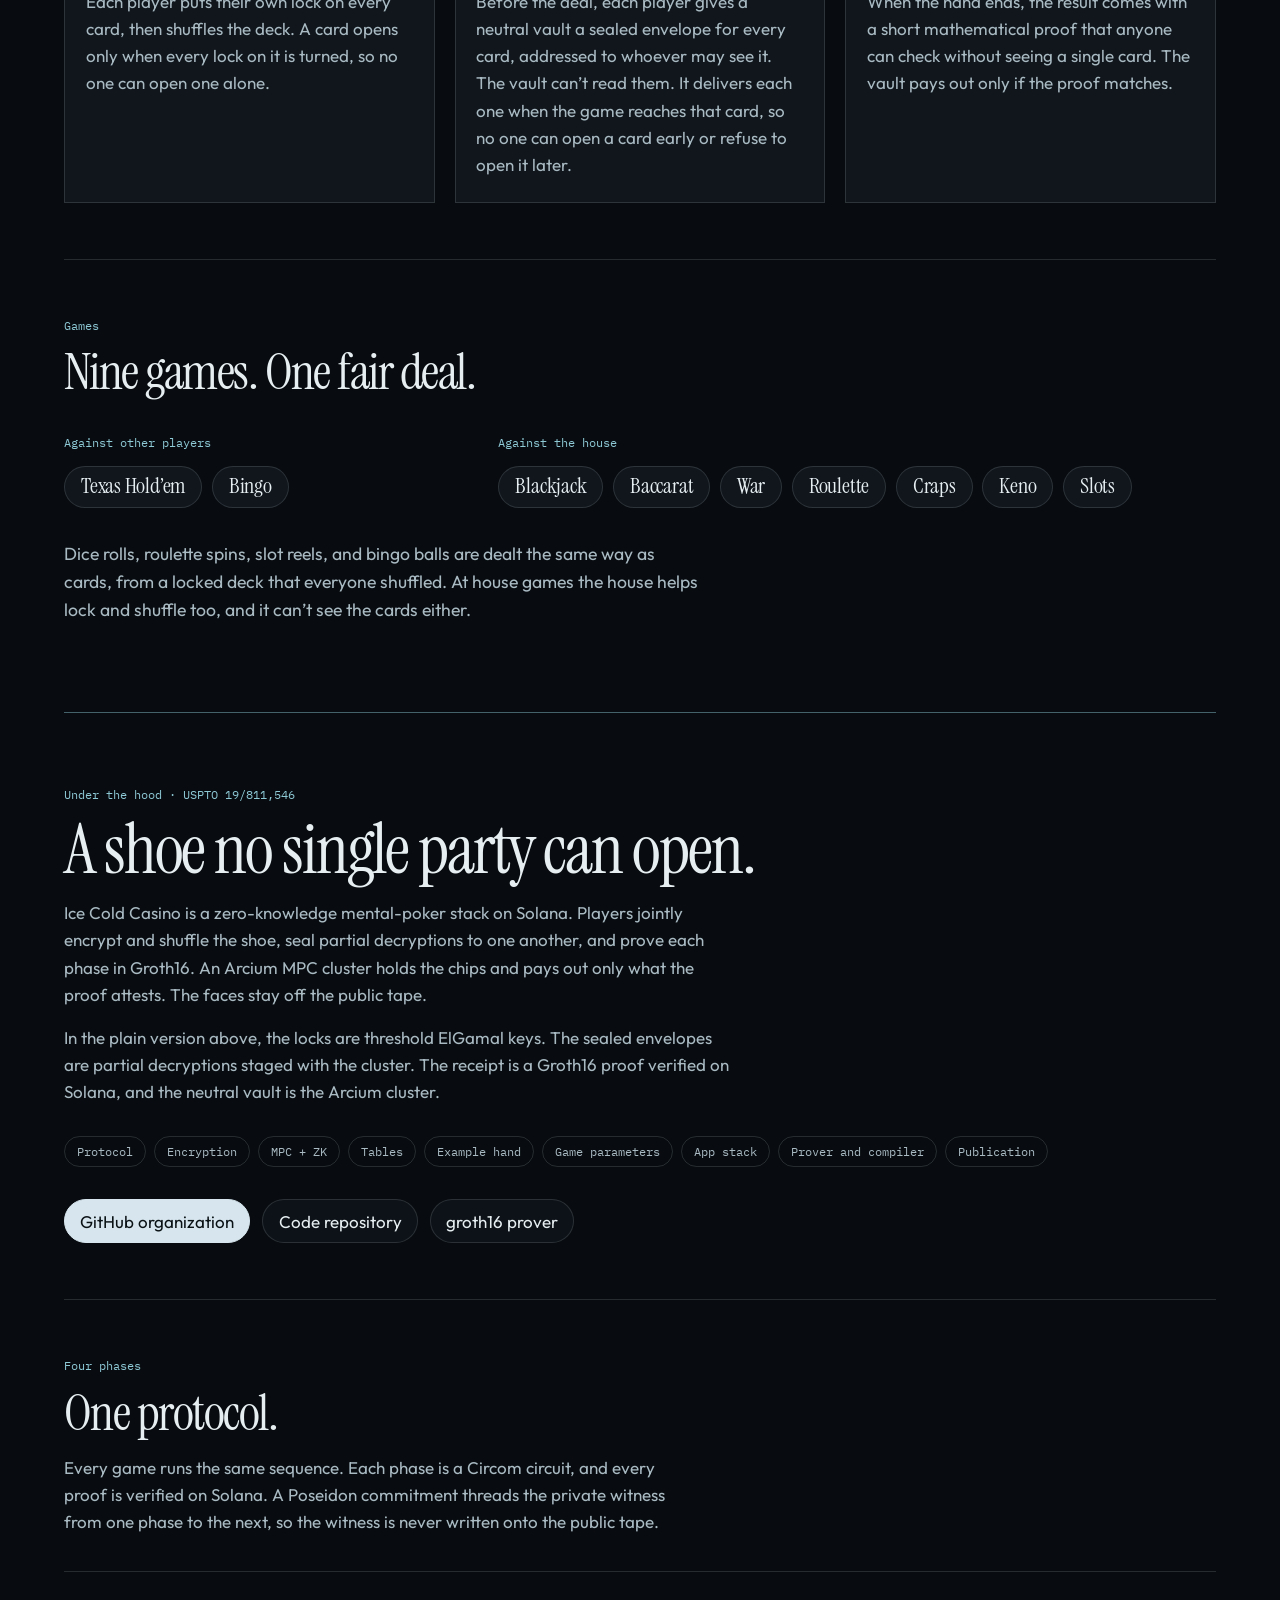
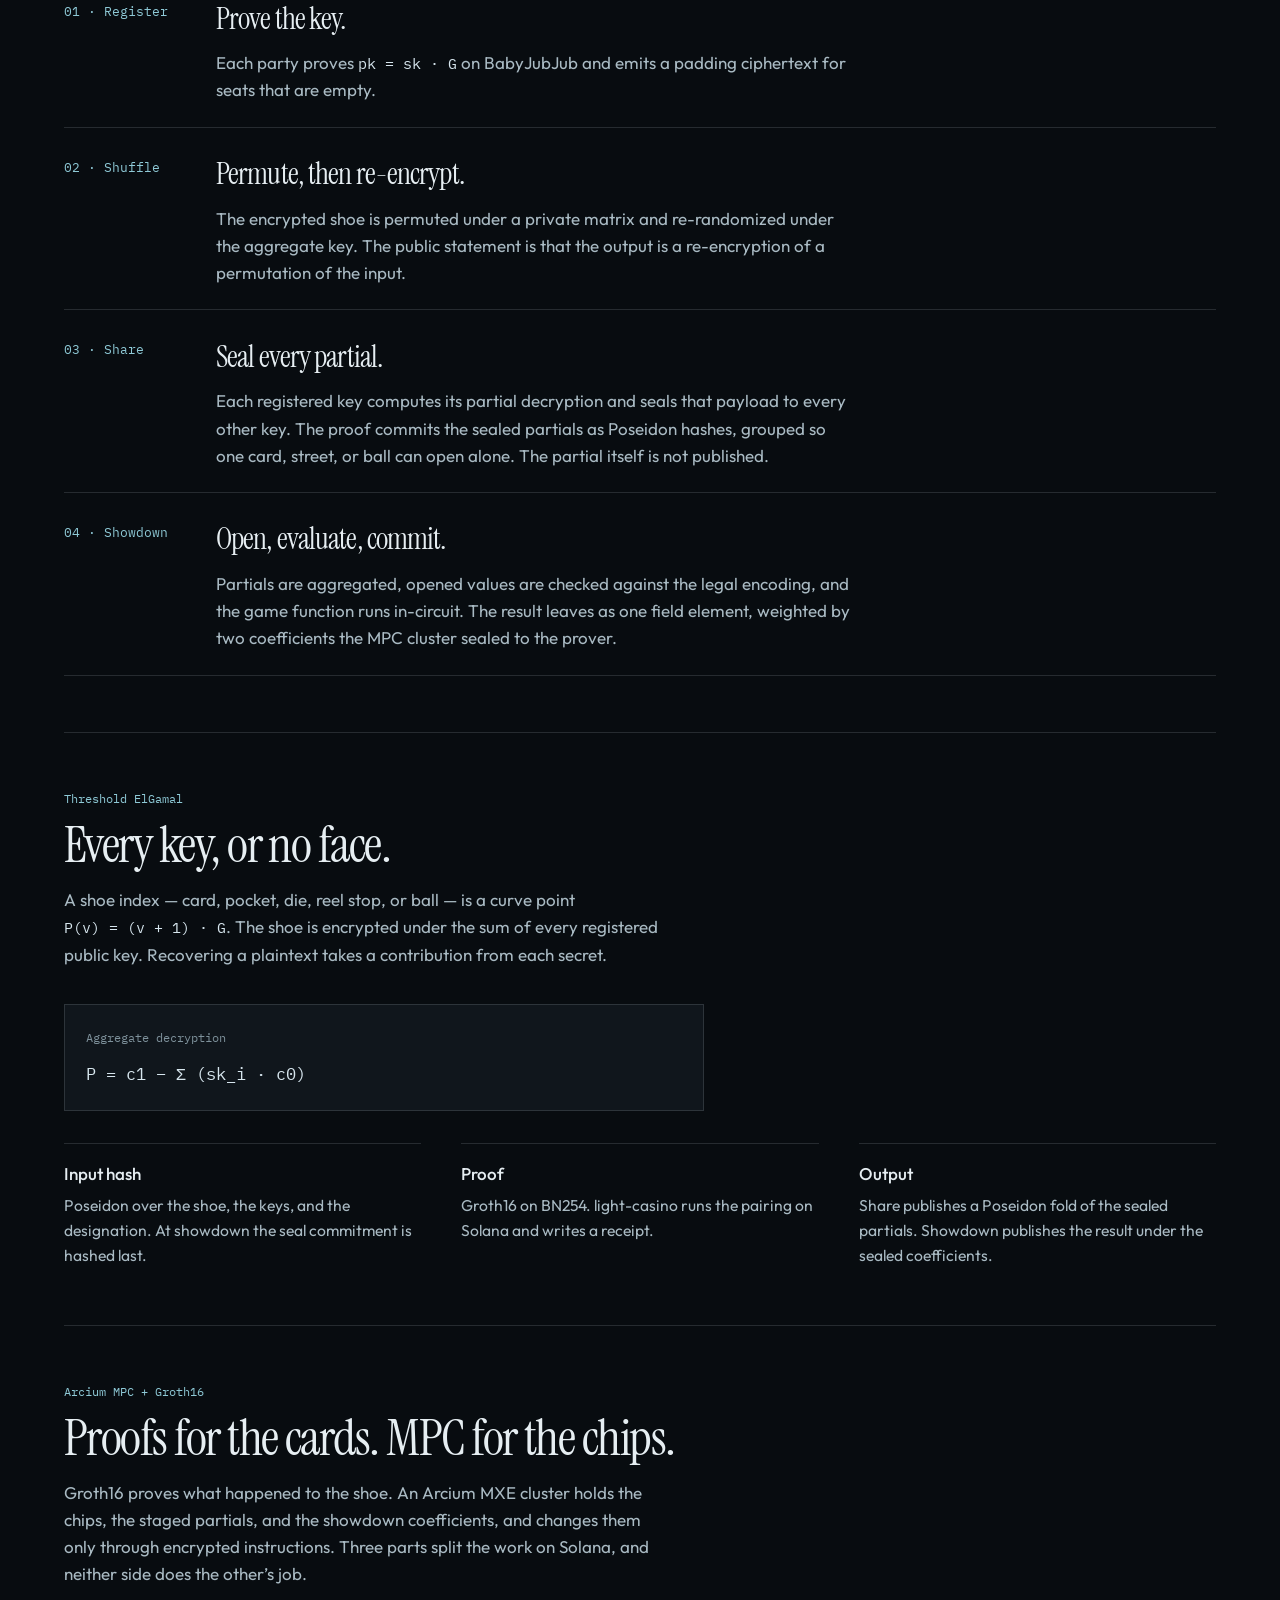
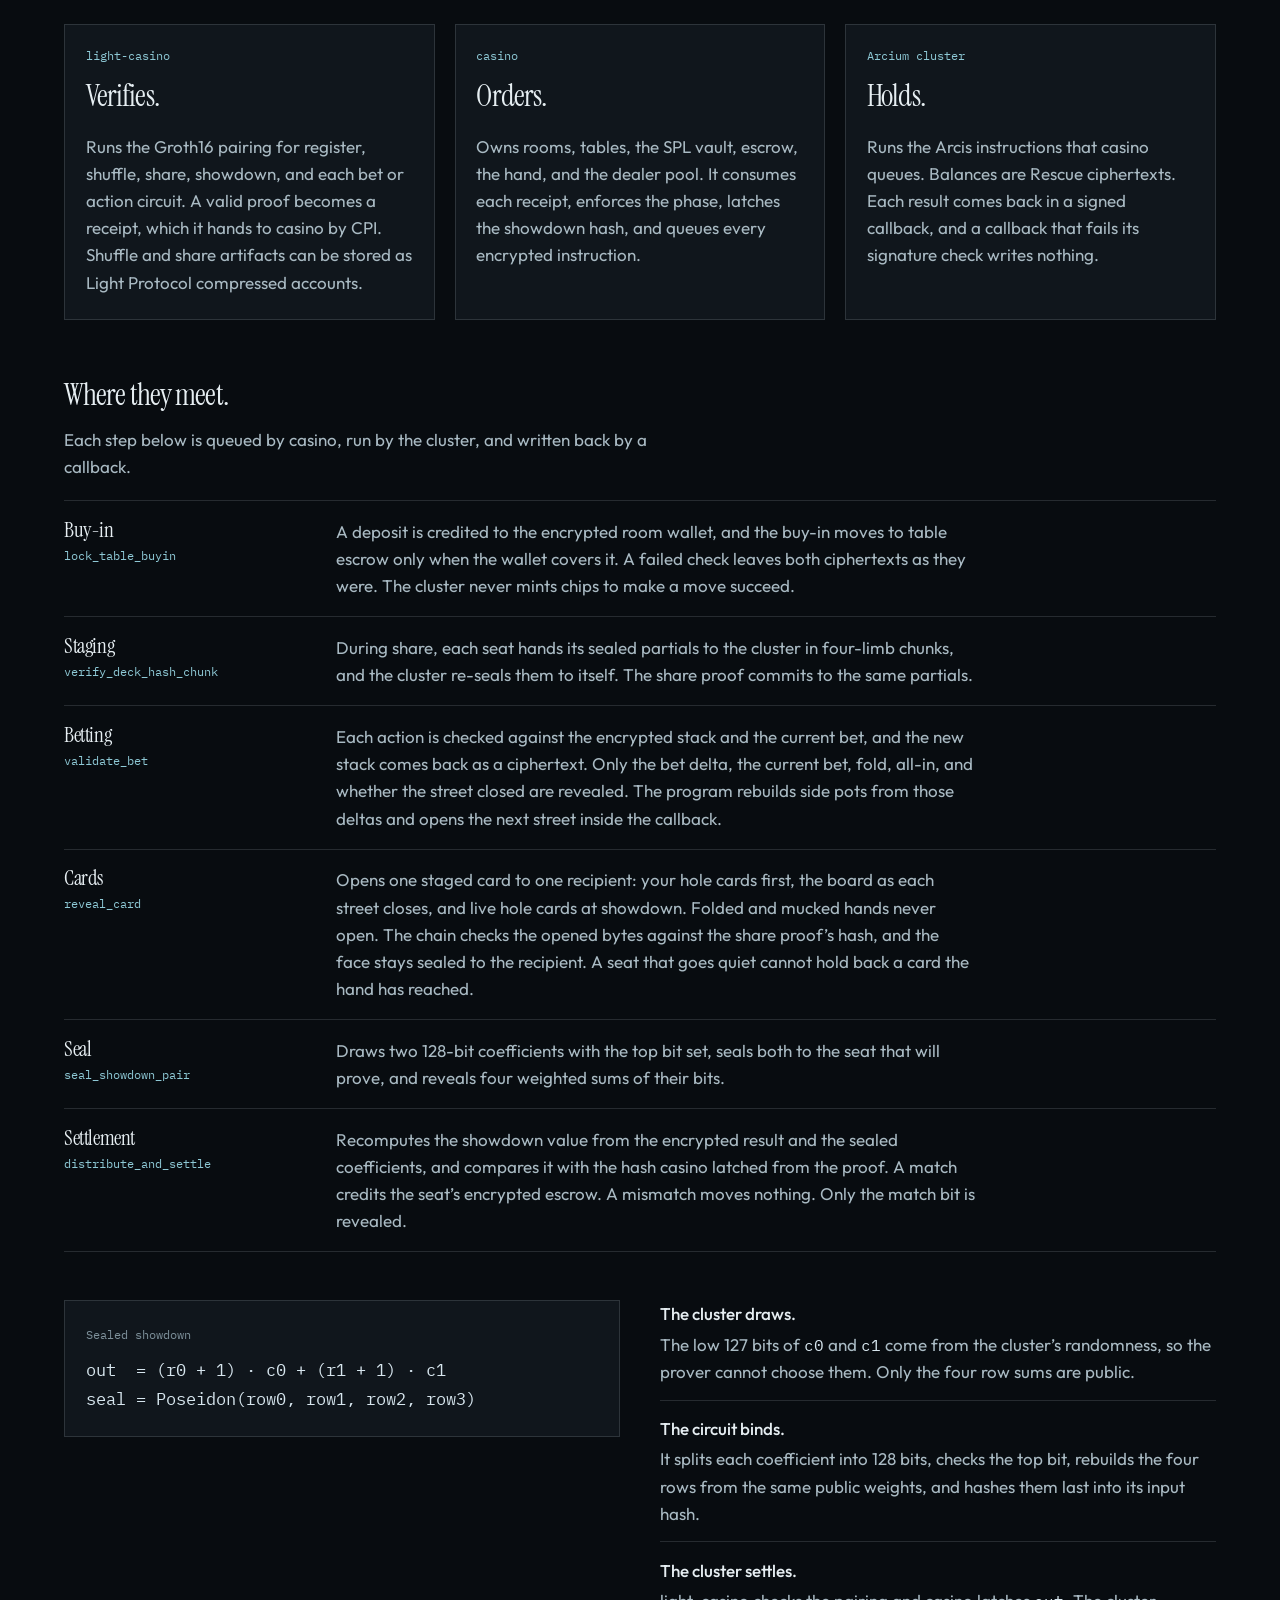
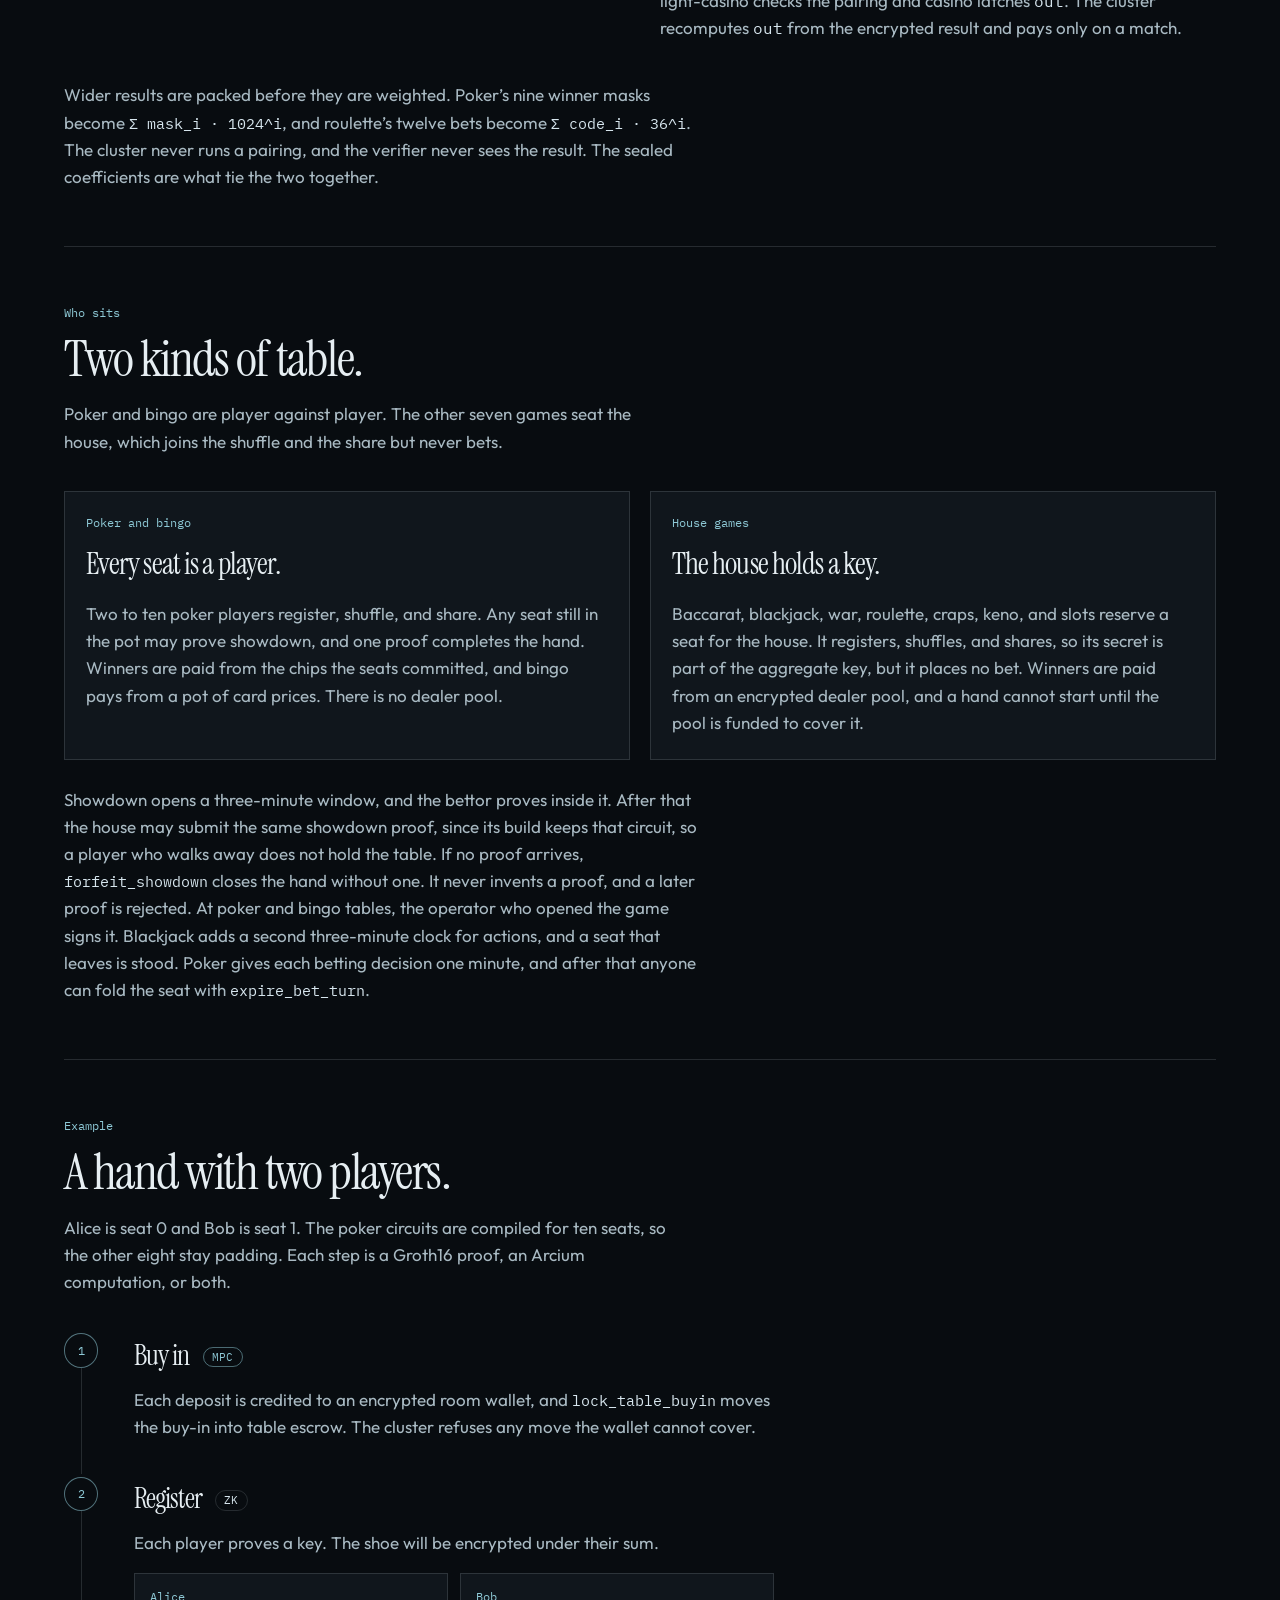
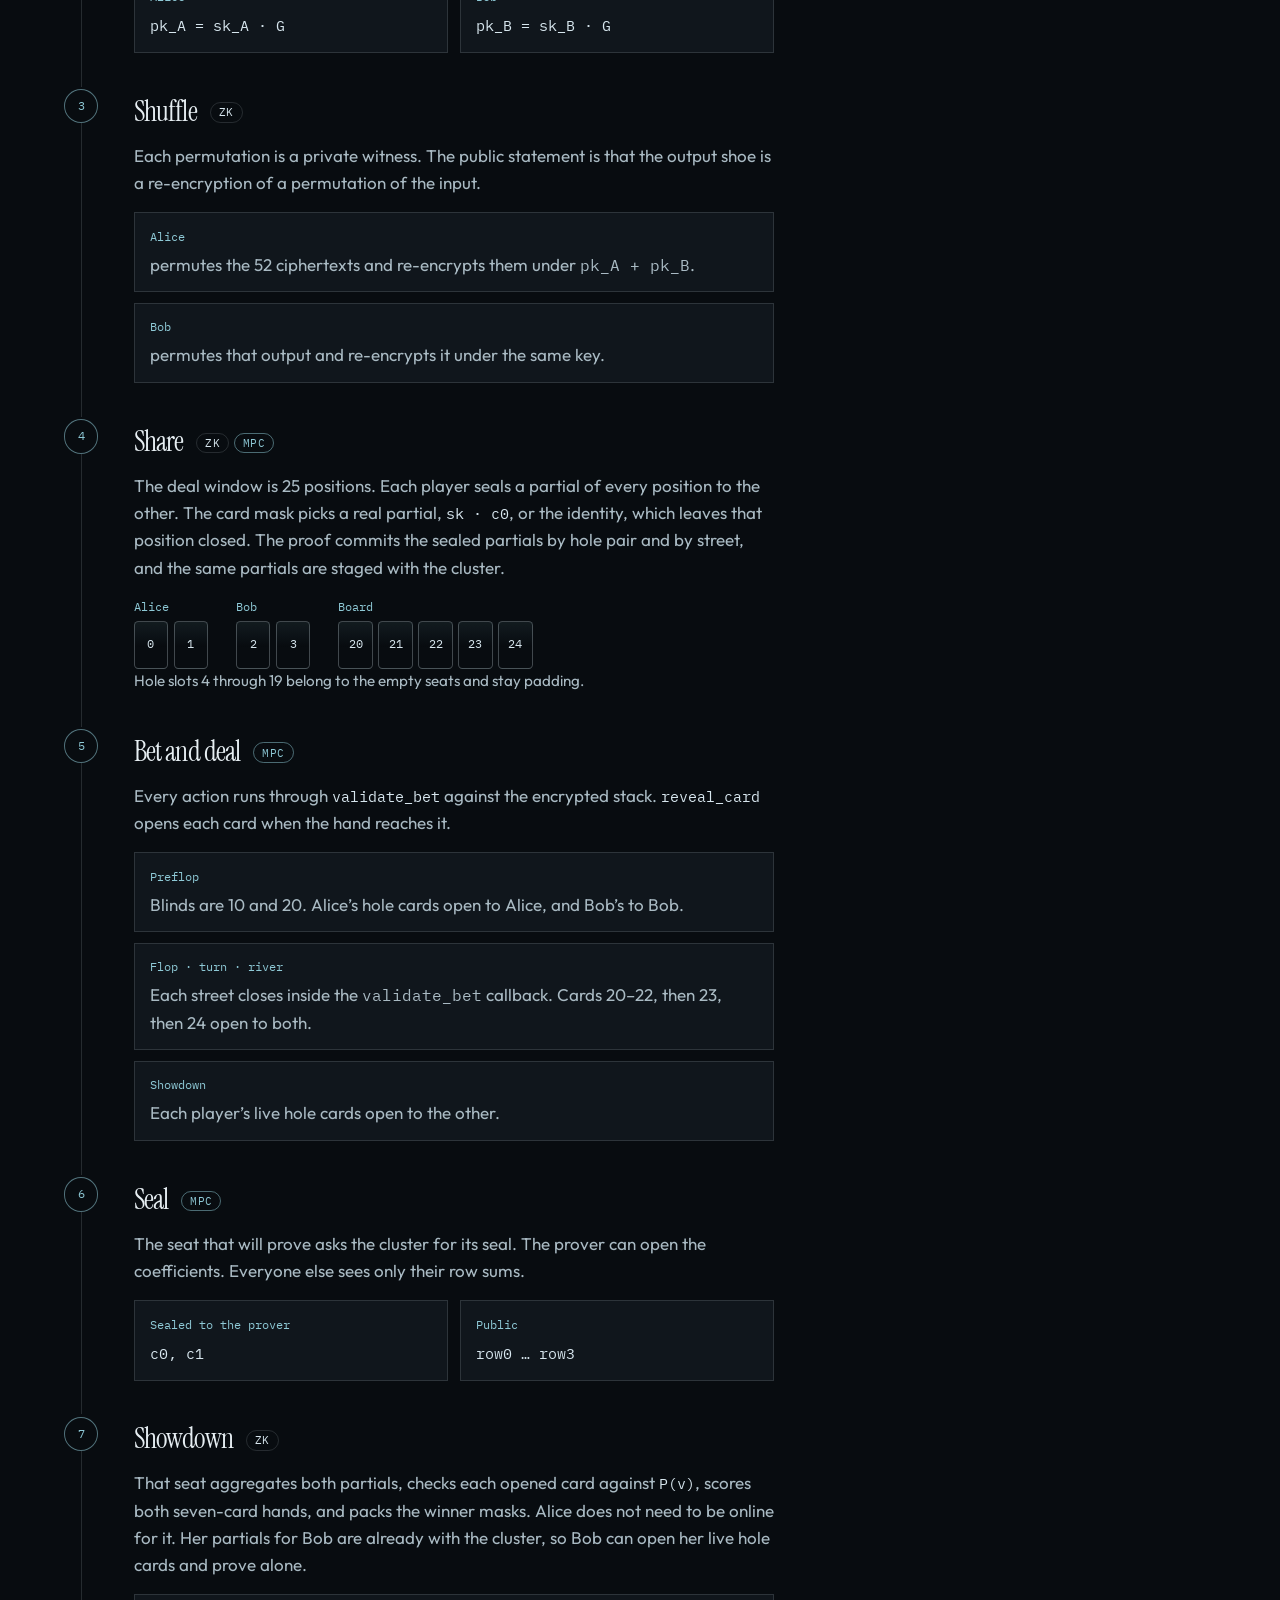
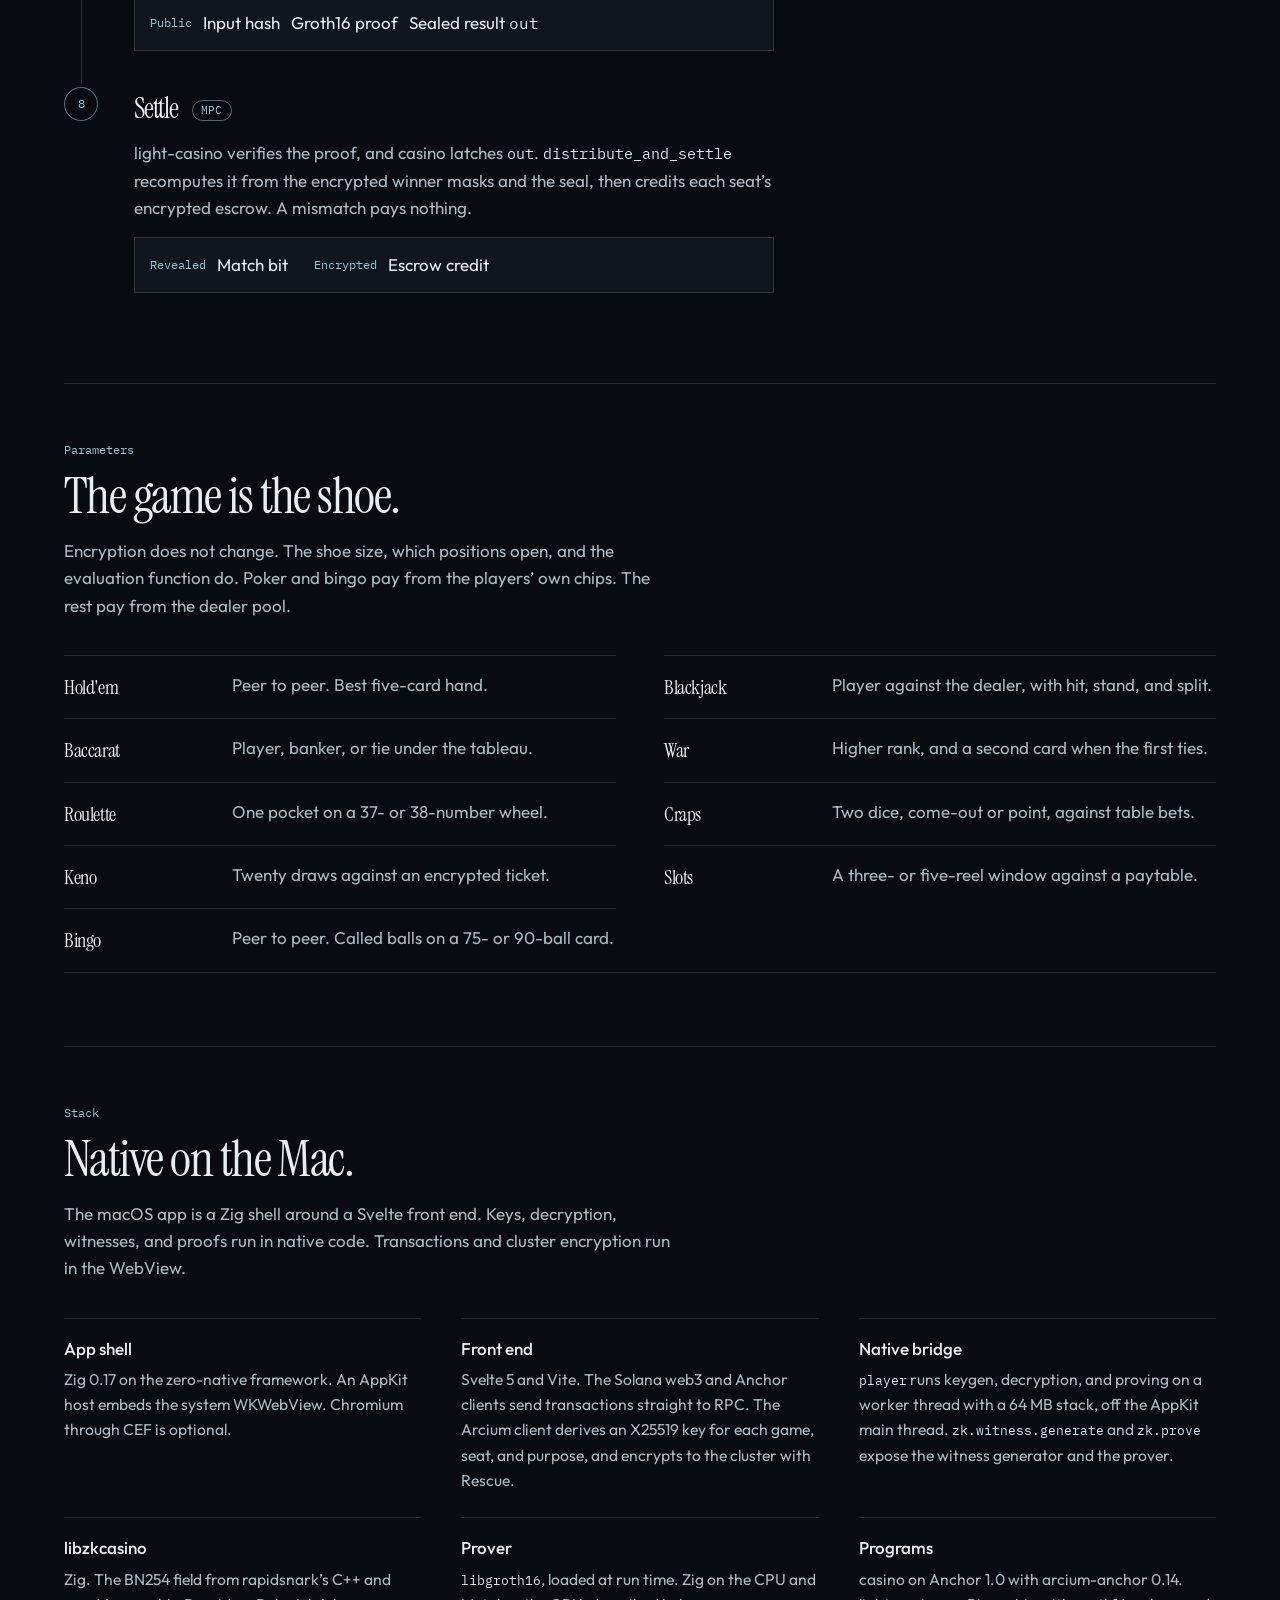
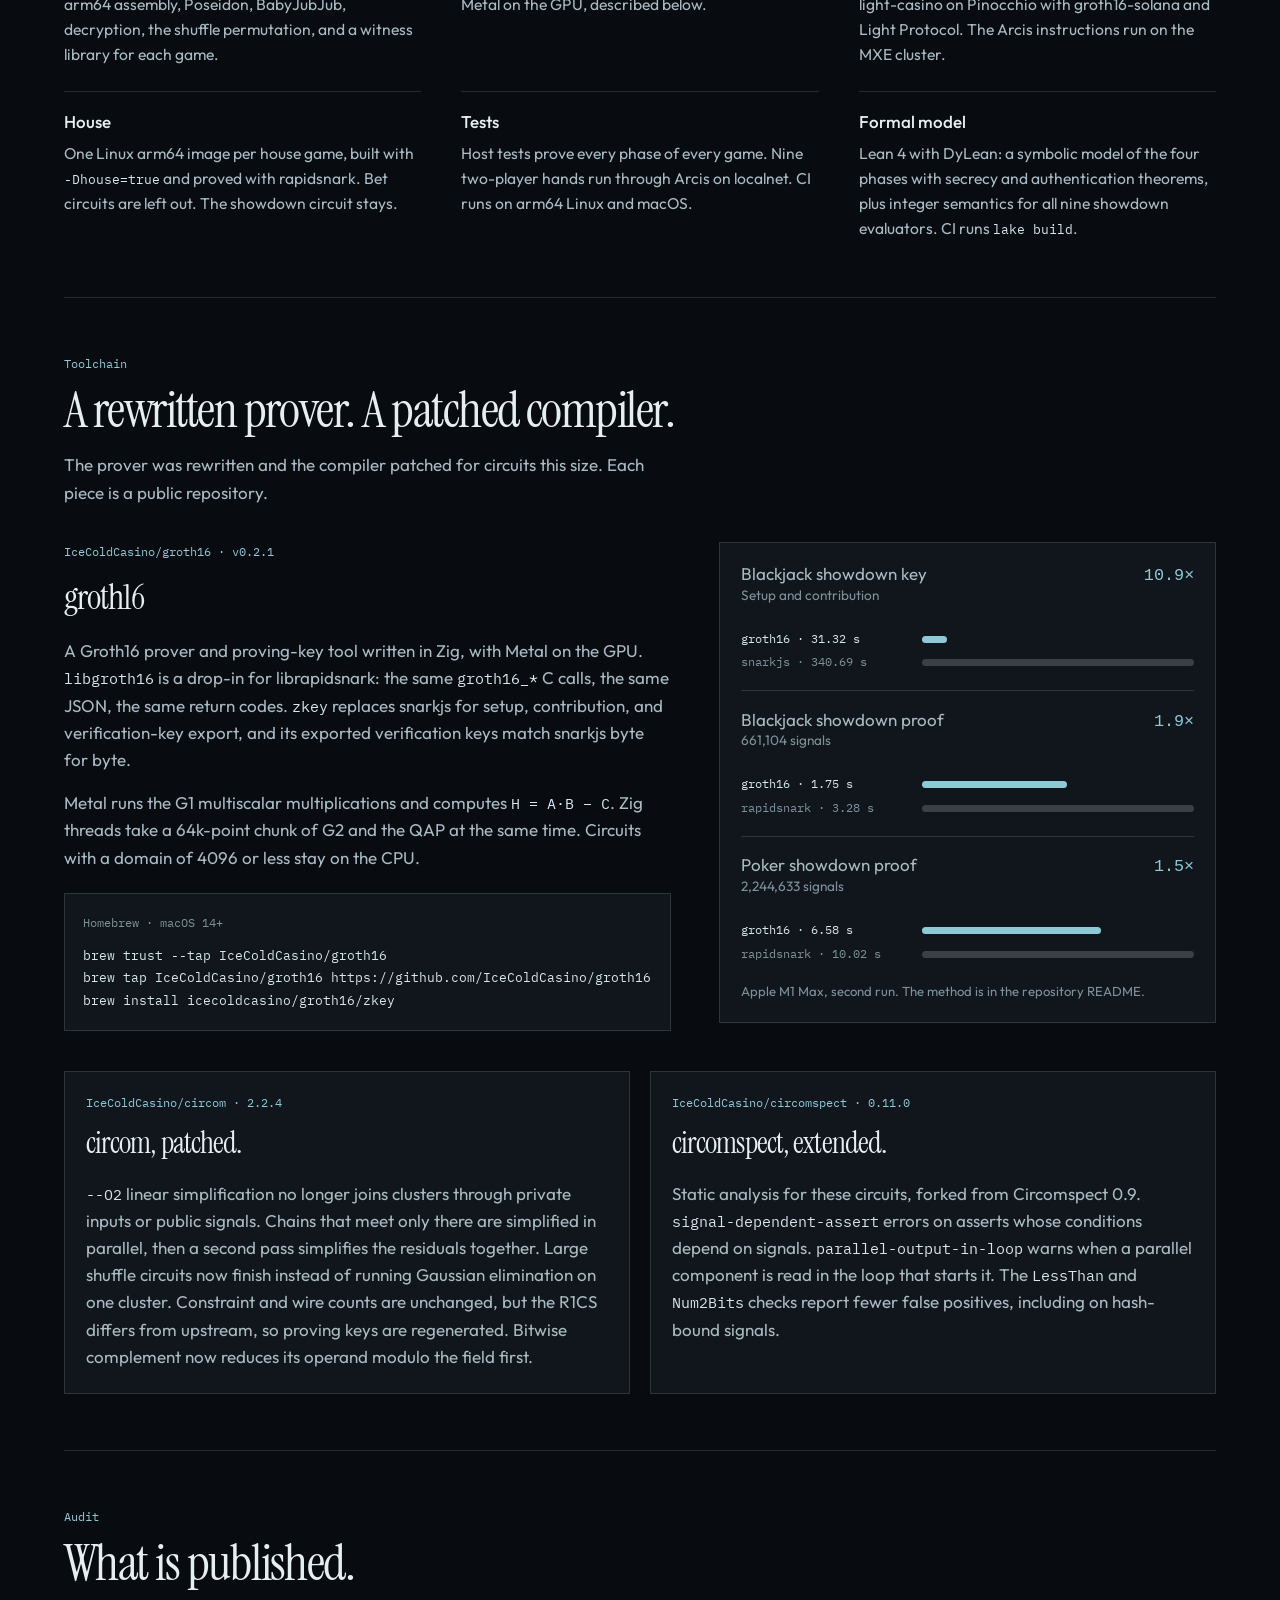
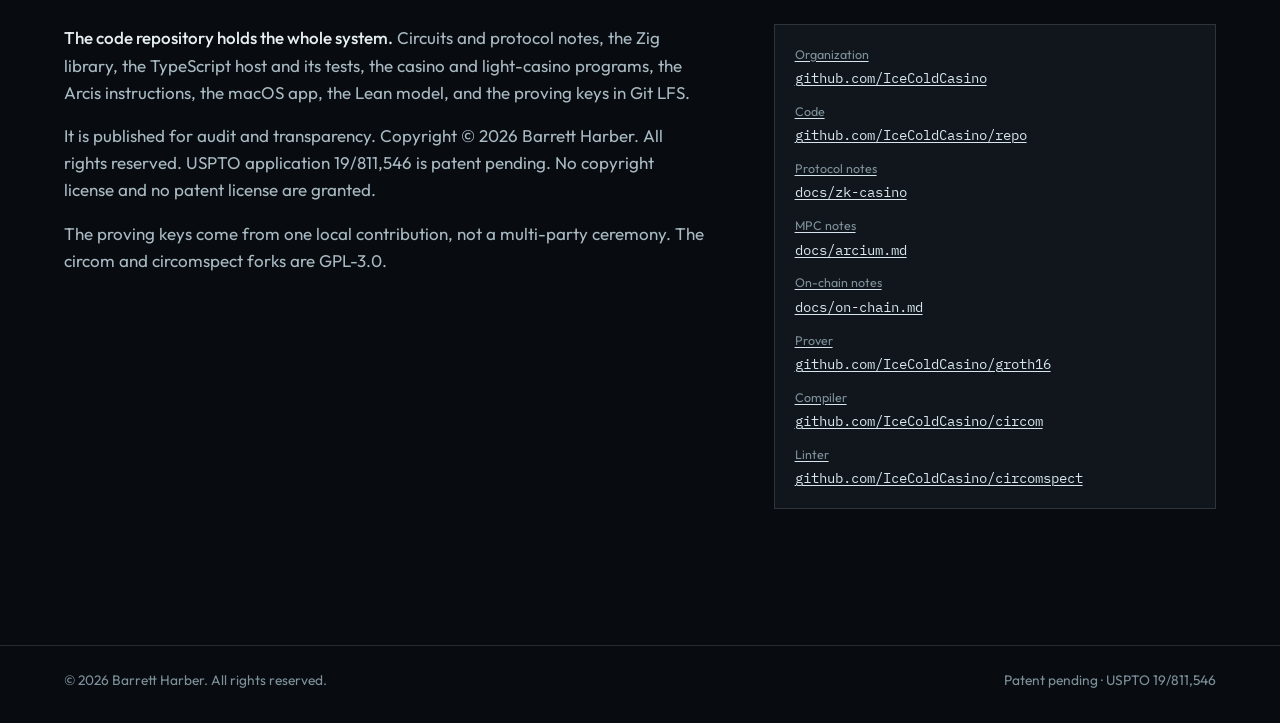
==== commit 6e6256af: "Explain the casino in plain language first, and keep the technical write-up below. Point the prover " ====
--- a/index.html
+++ b/index.html
@@ -4,10 +4,10 @@
   <meta charset="utf-8">
   <meta name="viewport" content="width=device-width, initial-scale=1">
   <title>Ice Cold Casino</title>
-  <meta name="description" content="Groth16 mental-poker circuits for a casino shoe that no single party can open. Published for audit. Patent pending.">
+  <meta name="description" content="A casino you don’t have to trust. No one can see the deck or rig the deal, and every hand comes with a receipt anyone can check. Patent pending.">
   <link rel="canonical" href="https://icecold.casino/">
   <meta property="og:title" content="Ice Cold Casino">
-  <meta property="og:description" content="Threshold mental poker, proved in zero knowledge. Circuits published for audit.">
+  <meta property="og:description" content="A casino you don’t have to trust. Every hand comes with a receipt anyone can check.">
   <meta property="og:url" content="https://icecold.casino/">
   <meta property="og:type" content="website">
   <meta name="theme-color" content="#080c10">
@@ -26,11 +26,9 @@
         <span class="mark-tld">casino</span>
       </a>
       <nav aria-label="Page">
-        <a href="#protocol">Protocol</a>
-        <a href="#encryption">Encryption</a>
-        <a href="#table">Table</a>
-        <a href="#games">Games</a>
-        <a href="#publication">Publication</a>
+        <a href="#why">Why it’s fair</a>
+        <a href="#how">How it works</a>
+        <a href="#tech">Technology</a>
         <a href="https://github.com/IceColdCasino">GitHub</a>
       </nav>
     </div>
@@ -39,17 +37,169 @@
   <main id="content">
     <div class="wrap">
       <section class="hero" aria-labelledby="title">
-        <p class="kicker">USPTO 19/811,546 · patent pending</p>
-        <h1 id="title">A shoe no single party can open.</h1>
+        <p class="kicker">Patent pending</p>
+        <h1 id="title">A casino you don’t have to trust.</h1>
         <p class="lede">
-          Ice Cold Casino is a zero-knowledge mental-poker stack. Players
-          jointly encrypt and shuffle the shoe, seal partial decryptions to
-          one another, and prove the showdown. The verifier checks a Groth16
-          proof and two hashes. The faces stay off the public tape.
+          Online casinos ask you to take their word that the cards are
+          shuffled fairly and that nobody is peeking. Ice Cold Casino replaces
+          that promise with proof. No one can see the deck or rig the deal:
+          not the other players, not the house, and not us. Every hand comes
+          with a receipt anyone can check.
         </p>
         <p class="actions">
+          <a class="primary" href="#how">See how it works</a>
+          <a href="#tech">Technical details</a>
+        </p>
+      </section>
+
+      <section id="why" aria-labelledby="why-title">
+        <div class="section-head">
+          <p class="kicker">Why it’s fair</p>
+          <h2 id="why-title">Fair by design, not by promise.</h2>
+        </div>
+        <div class="values">
+          <article class="value">
+            <h3>No one can stack the deck.</h3>
+            <p>
+              Every player shuffles in turn, and so does the house at house
+              games. Each shuffle is checked before the game goes on, so no
+              single person decides the order of the cards.
+            </p>
+          </article>
+          <article class="value">
+            <h3>Only you see your cards.</h3>
+            <p>
+              The deck is locked with every player’s key at once. Your cards
+              open only for you until it’s time to show them, and the public
+              record never shows a card. A folded hand stays hidden unless
+              you choose to show it.
+            </p>
+          </article>
+          <article class="value">
+            <h3>Payouts follow the proof.</h3>
+            <p>
+              Chips are held by a neutral vault that no single computer
+              controls. Winnings are paid only after the result checks out, so
+              no one can quietly change who won.
+            </p>
+          </article>
+          <article class="value">
+            <h3>No one can stall the game.</h3>
+            <p>
+              Bets and showdowns run on a clock. If a player walks away, they
+              are folded or the hand closes without them, so nobody can hold a
+              table hostage.
+            </p>
+          </article>
+        </div>
+      </section>
+
+      <section id="how" aria-labelledby="how-title">
+        <div class="section-head">
+          <p class="kicker">How it works</p>
+          <h2 id="how-title">Lock. Shuffle. Prove.</h2>
+          <p class="deck">Three simple ideas keep every game honest.</p>
+        </div>
+        <ol class="steps">
+          <li>
+            <span class="num">01</span>
+            <h3>Everyone locks the deck.</h3>
+            <p>
+              Each player puts their own lock on every card, then shuffles the
+              deck. A card opens only when every lock on it is turned, so no
+              one can open one alone.
+            </p>
+          </li>
+          <li>
+            <span class="num">02</span>
+            <h3>Cards open right on time.</h3>
+            <p>
+              Before the deal, each player gives a neutral vault a sealed
+              envelope for every card, addressed to whoever may see it. The
+              vault can’t read them. It delivers each one when the game
+              reaches that card, so no one can open a card early or refuse to
+              open it later.
+            </p>
+          </li>
+          <li>
+            <span class="num">03</span>
+            <h3>Proof, then payout.</h3>
+            <p>
+              When the hand ends, the result comes with a short mathematical
+              proof that anyone can check without seeing a single card. The
+              vault pays out only if the proof matches.
+            </p>
+          </li>
+        </ol>
+      </section>
+
+      <section id="play" aria-labelledby="play-title">
+        <div class="section-head">
+          <p class="kicker">Games</p>
+          <h2 id="play-title">Nine games. One fair deal.</h2>
+        </div>
+        <div class="play">
+          <div>
+            <p class="kicker">Against other players</p>
+            <ul class="pills">
+              <li>Texas Hold’em</li>
+              <li>Bingo</li>
+            </ul>
+          </div>
+          <div>
+            <p class="kicker">Against the house</p>
+            <ul class="pills">
+              <li>Blackjack</li>
+              <li>Baccarat</li>
+              <li>War</li>
+              <li>Roulette</li>
+              <li>Craps</li>
+              <li>Keno</li>
+              <li>Slots</li>
+            </ul>
+          </div>
+        </div>
+        <p class="play-note">
+          Dice rolls, roulette spins, slot reels, and bingo balls are dealt
+          the same way as cards, from a locked deck that everyone shuffled.
+          At house games the house helps lock and shuffle too, and it can’t
+          see the cards either.
+        </p>
+      </section>
+
+      <section id="tech" class="tech-intro" aria-labelledby="tech-title">
+        <div class="section-head">
+          <p class="kicker">Under the hood · USPTO 19/811,546</p>
+          <h2 id="tech-title">A shoe no single party can open.</h2>
+          <p class="deck">
+            Ice Cold Casino is a zero-knowledge mental-poker stack on Solana.
+            Players jointly encrypt and shuffle the shoe, seal partial
+            decryptions to one another, and prove each phase in Groth16. An
+            Arcium MPC cluster holds the chips and pays out only what the proof
+            attests. The faces stay off the public tape.
+          </p>
+          <p class="deck">
+            In the plain version above, the locks are threshold ElGamal keys.
+            The sealed envelopes are partial decryptions staged with the
+            cluster. The receipt is a Groth16 proof verified on Solana, and
+            the neutral vault is the Arcium cluster.
+          </p>
+        </div>
+        <nav class="index" aria-label="Technical sections">
+          <a href="#protocol">Protocol</a>
+          <a href="#encryption">Encryption</a>
+          <a href="#mpc">MPC + ZK</a>
+          <a href="#table">Tables</a>
+          <a href="#hand">Example hand</a>
+          <a href="#games">Game parameters</a>
+          <a href="#stack">App stack</a>
+          <a href="#prover">Prover and compiler</a>
+          <a href="#publication">Publication</a>
+        </nav>
+        <p class="actions">
           <a class="primary" href="https://github.com/IceColdCasino">GitHub organization</a>
-          <a href="https://github.com/IceColdCasino/repo">Circuit repository</a>
+          <a href="https://github.com/IceColdCasino/repo">Code repository</a>
+          <a href="https://github.com/IceColdCasino/groth16">groth16 prover</a>
         </p>
       </section>
 
@@ -58,9 +208,10 @@
           <p class="kicker">Four phases</p>
           <h2 id="protocol-title">One protocol.</h2>
           <p class="deck">
-            Every game runs the same sequence. Each phase is a Circom circuit.
-            A Poseidon commitment threads the private witness from one phase
-            to the next, so the witness is never written onto the public tape.
+            Every game runs the same sequence. Each phase is a Circom circuit,
+            and every proof is verified on Solana. A Poseidon commitment
+            threads the private witness from one phase to the next, so the
+            witness is never written onto the public tape.
           </p>
         </div>
 
@@ -91,8 +242,9 @@
             <h3>Seal every partial.</h3>
             <p>
               Each registered key computes its partial decryption and seals
-              that payload to every other key. The partial itself is not
-              published.
+              that payload to every other key. The proof commits the sealed
+              partials as Poseidon hashes, grouped so one card, street, or
+              ball can open alone. The partial itself is not published.
             </p>
           </div>
         </article>
@@ -103,8 +255,8 @@
             <p>
               Partials are aggregated, opened values are checked against the
               legal encoding, and the game function runs in-circuit. The
-              result leaves as a polynomial hash. Any key that already holds
-              the sealed partials can produce that proof.
+              result leaves as one field element, weighted by two
+              coefficients the MPC cluster sealed to the prover.
             </p>
           </div>
         </article>
@@ -125,17 +277,160 @@
         <div class="signals">
           <div class="signal">
             <strong>Input hash</strong>
-            <p>Poseidon commitment over the shoe, the keys, and the designation.</p>
+            <p>Poseidon over the shoe, the keys, and the designation. At showdown the seal commitment is hashed last.</p>
           </div>
           <div class="signal">
             <strong>Proof</strong>
-            <p>Groth16 attestation that the circuit accepted the private witness.</p>
-          </div>
-          <div class="signal">
-            <strong>Output hash</strong>
-            <p>Polynomial commitment to the sealed payloads or the evaluated result.</p>
-          </div>
-        </div>
+            <p>Groth16 on BN254. light-casino runs the pairing on Solana and writes a receipt.</p>
+          </div>
+          <div class="signal">
+            <strong>Output</strong>
+            <p>Share publishes a Poseidon fold of the sealed partials. Showdown publishes the result under the sealed coefficients.</p>
+          </div>
+        </div>
+      </section>
+
+      <section id="mpc" aria-labelledby="mpc-title">
+        <div class="section-head">
+          <p class="kicker">Arcium MPC + Groth16</p>
+          <h2 id="mpc-title">Proofs for the cards. MPC for the chips.</h2>
+          <p class="deck">
+            Groth16 proves what happened to the shoe. An Arcium MXE cluster
+            holds the chips, the staged partials, and the showdown
+            coefficients, and changes them only through encrypted
+            instructions. Three parts split the work on Solana, and neither
+            side does the other’s job.
+          </p>
+        </div>
+        <div class="lanes">
+          <article class="seat">
+            <p class="kicker">light-casino</p>
+            <h3>Verifies.</h3>
+            <p>
+              Runs the Groth16 pairing for register, shuffle, share, showdown,
+              and each bet or action circuit. A valid proof becomes a receipt,
+              which it hands to casino by CPI. Shuffle and share artifacts can
+              be stored as Light Protocol compressed accounts.
+            </p>
+          </article>
+          <article class="seat">
+            <p class="kicker">casino</p>
+            <h3>Orders.</h3>
+            <p>
+              Owns rooms, tables, the SPL vault, escrow, the hand, and the
+              dealer pool. It consumes each receipt, enforces the phase,
+              latches the showdown hash, and queues every encrypted
+              instruction.
+            </p>
+          </article>
+          <article class="seat">
+            <p class="kicker">Arcium cluster</p>
+            <h3>Holds.</h3>
+            <p>
+              Runs the Arcis instructions that casino queues. Balances are
+              Rescue ciphertexts. Each result comes back in a signed callback,
+              and a callback that fails its signature check writes nothing.
+            </p>
+          </article>
+        </div>
+
+        <div class="sub-head">
+          <h3>Where they meet.</h3>
+          <p>
+            Each step below is queued by casino, run by the cluster, and
+            written back by a callback.
+          </p>
+        </div>
+        <dl class="handoffs">
+          <div>
+            <dt>Buy-in<code>lock_table_buyin</code></dt>
+            <dd>
+              A deposit is credited to the encrypted room wallet, and the
+              buy-in moves to table escrow only when the wallet covers it. A
+              failed check leaves both ciphertexts as they were. The cluster
+              never mints chips to make a move succeed.
+            </dd>
+          </div>
+          <div>
+            <dt>Staging<code>verify_deck_hash_chunk</code></dt>
+            <dd>
+              During share, each seat hands its sealed partials to the cluster
+              in four-limb chunks, and the cluster re-seals them to itself.
+              The share proof commits to the same partials.
+            </dd>
+          </div>
+          <div>
+            <dt>Betting<code>validate_bet</code></dt>
+            <dd>
+              Each action is checked against the encrypted stack and the
+              current bet, and the new stack comes back as a ciphertext. Only
+              the bet delta, the current bet, fold, all-in, and whether the
+              street closed are revealed. The program rebuilds side pots from
+              those deltas and opens the next street inside the callback.
+            </dd>
+          </div>
+          <div>
+            <dt>Cards<code>reveal_card</code></dt>
+            <dd>
+              Opens one staged card to one recipient: your hole cards first,
+              the board as each street closes, and live hole cards at
+              showdown. Folded and mucked hands never open. The chain checks
+              the opened bytes against the share proof’s hash, and the face
+              stays sealed to the recipient. A seat that goes quiet cannot
+              hold back a card the hand has reached.
+            </dd>
+          </div>
+          <div>
+            <dt>Seal<code>seal_showdown_pair</code></dt>
+            <dd>
+              Draws two 128-bit coefficients with the top bit set, seals both
+              to the seat that will prove, and reveals four weighted sums of
+              their bits.
+            </dd>
+          </div>
+          <div>
+            <dt>Settlement<code>distribute_and_settle</code></dt>
+            <dd>
+              Recomputes the showdown value from the encrypted result and the
+              sealed coefficients, and compares it with the hash casino
+              latched from the proof. A match credits the seat’s encrypted
+              escrow. A mismatch moves nothing. Only the match bit is
+              revealed.
+            </dd>
+          </div>
+        </dl>
+
+        <div class="seal">
+          <pre class="formula"><span>Sealed showdown</span>out  = (r0 + 1) · c0 + (r1 + 1) · c1
+seal = Poseidon(row0, row1, row2, row3)</pre>
+          <ol class="seal-steps">
+            <li>
+              <strong>The cluster draws.</strong>
+              The low 127 bits of <code>c0</code> and <code>c1</code> come from
+              the cluster’s randomness, so the prover cannot choose them. Only
+              the four row sums are public.
+            </li>
+            <li>
+              <strong>The circuit binds.</strong>
+              It splits each coefficient into 128 bits, checks the top bit,
+              rebuilds the four rows from the same public weights, and hashes
+              them last into its input hash.
+            </li>
+            <li>
+              <strong>The cluster settles.</strong>
+              light-casino checks the pairing and casino latches
+              <code>out</code>. The cluster recomputes <code>out</code> from
+              the encrypted result and pays only on a match.
+            </li>
+          </ol>
+        </div>
+        <p class="closeout">
+          Wider results are packed before they are weighted. Poker’s nine
+          winner masks become <code>Σ mask_i · 1024^i</code>, and roulette’s
+          twelve bets become <code>Σ code_i · 36^i</code>. The cluster never
+          runs a pairing, and the verifier never sees the result. The sealed
+          coefficients are what tie the two together.
+        </p>
       </section>
 
       <section id="table" aria-labelledby="table-title">
@@ -143,38 +438,45 @@
           <p class="kicker">Who sits</p>
           <h2 id="table-title">Two kinds of table.</h2>
           <p class="deck">
-            Hold'em is peer to peer. House games add one key whose circuit
-            work is the shuffle and the share.
+            Poker and bingo are player against player. The other seven games
+            seat the house, which joins the shuffle and the share but never
+            bets.
           </p>
         </div>
         <div class="seats">
           <article class="seat">
-            <p class="kicker">Hold'em</p>
+            <p class="kicker">Poker and bingo</p>
             <h3>Every seat is a player.</h3>
             <p>
-              Two to ten players each register, shuffle, and share. One of
-              them proves showdown over the holes, the board, and the winner
-              masks. Pot membership is the only private extra. Street betting
-              stays outside these circuits.
+              Two to ten poker players register, shuffle, and share. Any seat
+              still in the pot may prove showdown, and one proof completes the
+              hand. Winners are paid from the chips the seats committed, and
+              bingo pays from a pot of card prices. There is no dealer pool.
             </p>
           </article>
           <article class="seat">
             <p class="kicker">House games</p>
             <h3>The house holds a key.</h3>
             <p>
-              Blackjack, roulette, craps, keno, and slots seat the house. It
-              shuffles the shoe and seals partials with everyone else, so its
-              secret is inside the aggregate and the player’s partials are
-              sealed to it. Bet commits, blackjack hit, stand, and split, and
-              a player’s own showdown are separate circuits.
+              Baccarat, blackjack, war, roulette, craps, keno, and slots
+              reserve a seat for the house. It registers, shuffles, and
+              shares, so its secret is part of the aggregate key, but it
+              places no bet. Winners are paid from an encrypted dealer pool,
+              and a hand cannot start until the pool is funded to cover it.
             </p>
           </article>
         </div>
         <p class="closeout">
-          A hand can still close when a player never submits a showdown. Share
-          already delivered every partial to the house. The house runs that
-          same showdown circuit with its own key. The verifier still sees a
-          proof and a hash, and the faces stay off the public tape.
+          Showdown opens a three-minute window, and the bettor proves inside
+          it. After that the house may submit the same showdown proof, since
+          its build keeps that circuit, so a player who walks away does not
+          hold the table. If no proof arrives, <code>forfeit_showdown</code>
+          closes the hand without one. It never invents a proof, and a later
+          proof is rejected. At poker and bingo tables, the operator who
+          opened the game signs it. Blackjack adds a second three-minute clock
+          for actions, and a seat that leaves is stood. Poker gives each
+          betting decision one minute, and after that anyone can fold the seat
+          with <code>expire_bet_turn</code>.
         </p>
       </section>
 
@@ -184,15 +486,22 @@
           <h2 id="hand-title">A hand with two players.</h2>
           <p class="deck">
             Alice is seat 0 and Bob is seat 1. The poker circuits are compiled
-            for ten seats, so the other eight stay padding. Street betting
-            sits outside the proofs.
+            for ten seats, so the other eight stay padding. Each step is a
+            Groth16 proof, an Arcium computation, or both.
           </p>
         </div>
         <ol class="flow">
           <li class="flow-step">
             <div class="flow-mark"><span>1</span></div>
             <div class="flow-body">
-              <h3>Register</h3>
+              <h3>Buy in <span class="tag mpc">MPC</span></h3>
+              <p>Each deposit is credited to an encrypted room wallet, and <code>lock_table_buyin</code> moves the buy-in into table escrow. The cluster refuses any move the wallet cannot cover.</p>
+            </div>
+          </li>
+          <li class="flow-step">
+            <div class="flow-mark"><span>2</span></div>
+            <div class="flow-body">
+              <h3>Register <span class="tag">ZK</span></h3>
               <p>Each player proves a key. The shoe will be encrypted under their sum.</p>
               <div class="flow-split">
                 <div>
@@ -207,9 +516,9 @@
             </div>
           </li>
           <li class="flow-step">
-            <div class="flow-mark"><span>2</span></div>
+            <div class="flow-mark"><span>3</span></div>
             <div class="flow-body">
-              <h3>Shuffle</h3>
+              <h3>Shuffle <span class="tag">ZK</span></h3>
               <p>Each permutation is a private witness. The public statement is that the output shoe is a re-encryption of a permutation of the input.</p>
               <ol class="passes">
                 <li><span>Alice</span> permutes the 52 ciphertexts and re-encrypts them under <code>pk_A + pk_B</code>.</li>
@@ -218,10 +527,10 @@
             </div>
           </li>
           <li class="flow-step">
-            <div class="flow-mark"><span>3</span></div>
+            <div class="flow-mark"><span>4</span></div>
             <div class="flow-body">
-              <h3>Share</h3>
-              <p>The deal window is 25 positions. Each player seals a partial of every position to the other. The card mask picks a real partial, <code>sk · c0</code>, or the identity. The identity leaves that position closed.</p>
+              <h3>Share <span class="tag">ZK</span><span class="tag mpc">MPC</span></h3>
+              <p>The deal window is 25 positions. Each player seals a partial of every position to the other. The card mask picks a real partial, <code>sk · c0</code>, or the identity, which leaves that position closed. The proof commits the sealed partials by hole pair and by street, and the same partials are staged with the cluster.</p>
               <div class="deal">
                 <div>
                   <span>Alice</span>
@@ -239,23 +548,58 @@
               <p class="flow-note">Hole slots 4 through 19 belong to the empty seats and stay padding.</p>
             </div>
           </li>
-          <li class="flow-step off">
-            <div class="flow-mark"><span>4</span></div>
-            <div class="flow-body">
-              <h3>Betting</h3>
-              <p>Blinds and the streets are between Alice and Bob. Wager amounts are not witnesses in these circuits.</p>
-            </div>
-          </li>
           <li class="flow-step">
             <div class="flow-mark"><span>5</span></div>
             <div class="flow-body">
-              <h3>Showdown</h3>
-              <p>One of them aggregates both partials, checks each opened card against <code>P(v)</code>, and scores both seven-card hands. The proof commits winner masks. If Alice never submits, Bob already holds her sealed partials and can close the hand. The same is true the other way.</p>
+              <h3>Bet and deal <span class="tag mpc">MPC</span></h3>
+              <p>Every action runs through <code>validate_bet</code> against the encrypted stack. <code>reveal_card</code> opens each card when the hand reaches it.</p>
+              <ol class="passes">
+                <li><span>Preflop</span> Blinds are 10 and 20. Alice’s hole cards open to Alice, and Bob’s to Bob.</li>
+                <li><span>Flop · turn · river</span> Each street closes inside the <code>validate_bet</code> callback. Cards 20–22, then 23, then 24 open to both.</li>
+                <li><span>Showdown</span> Each player’s live hole cards open to the other.</li>
+              </ol>
+            </div>
+          </li>
+          <li class="flow-step">
+            <div class="flow-mark"><span>6</span></div>
+            <div class="flow-body">
+              <h3>Seal <span class="tag mpc">MPC</span></h3>
+              <p>The seat that will prove asks the cluster for its seal. The prover can open the coefficients. Everyone else sees only their row sums.</p>
+              <div class="flow-split">
+                <div>
+                  <span>Sealed to the prover</span>
+                  <code>c0, c1</code>
+                </div>
+                <div>
+                  <span>Public</span>
+                  <code>row0 … row3</code>
+                </div>
+              </div>
+            </div>
+          </li>
+          <li class="flow-step">
+            <div class="flow-mark"><span>7</span></div>
+            <div class="flow-body">
+              <h3>Showdown <span class="tag">ZK</span></h3>
+              <p>That seat aggregates both partials, checks each opened card against <code>P(v)</code>, scores both seven-card hands, and packs the winner masks. Alice does not need to be online for it. Her partials for Bob are already with the cluster, so Bob can open her live hole cards and prove alone.</p>
               <div class="result">
                 <span>Public</span>
                 <b>Input hash</b>
                 <b>Groth16 proof</b>
-                <b>Winner-mask hash</b>
+                <b>Sealed result <code>out</code></b>
+              </div>
+            </div>
+          </li>
+          <li class="flow-step">
+            <div class="flow-mark"><span>8</span></div>
+            <div class="flow-body">
+              <h3>Settle <span class="tag mpc">MPC</span></h3>
+              <p>light-casino verifies the proof, and casino latches <code>out</code>. <code>distribute_and_settle</code> recomputes it from the encrypted winner masks and the seal, then credits each seat’s encrypted escrow. A mismatch pays nothing.</p>
+              <div class="result">
+                <span>Revealed</span>
+                <b>Match bit</b>
+                <span>Encrypted</span>
+                <b>Escrow credit</b>
               </div>
             </div>
           </li>
@@ -268,7 +612,8 @@
           <h2 id="games-title">The game is the shoe.</h2>
           <p class="deck">
             Encryption does not change. The shoe size, which positions open,
-            and the evaluation function do.
+            and the evaluation function do. Poker and bingo pay from the
+            players’ own chips. The rest pay from the dealer pool.
           </p>
         </div>
         <dl class="games">
@@ -306,9 +651,148 @@
           </div>
           <div class="game">
             <dt>Bingo</dt>
-            <dd>Called balls on a 75- or 90-ball card.</dd>
+            <dd>Peer to peer. Called balls on a 75- or 90-ball card.</dd>
           </div>
         </dl>
+      </section>
+
+      <section id="stack" aria-labelledby="stack-title">
+        <div class="section-head">
+          <p class="kicker">Stack</p>
+          <h2 id="stack-title">Native on the Mac.</h2>
+          <p class="deck">
+            The macOS app is a Zig shell around a Svelte front end. Keys,
+            decryption, witnesses, and proofs run in native code.
+            Transactions and cluster encryption run in the WebView.
+          </p>
+        </div>
+        <div class="signals layers">
+          <div class="signal">
+            <strong>App shell</strong>
+            <p>Zig 0.17 on the zero-native framework. An AppKit host embeds the system WKWebView. Chromium through CEF is optional.</p>
+          </div>
+          <div class="signal">
+            <strong>Front end</strong>
+            <p>Svelte 5 and Vite. The Solana web3 and Anchor clients send transactions straight to RPC. The Arcium client derives an X25519 key for each game, seat, and purpose, and encrypts to the cluster with Rescue.</p>
+          </div>
+          <div class="signal">
+            <strong>Native bridge</strong>
+            <p><code>player</code> runs keygen, decryption, and proving on a worker thread with a 64 MB stack, off the AppKit main thread. <code>zk.witness.generate</code> and <code>zk.prove</code> expose the witness generator and the prover.</p>
+          </div>
+          <div class="signal">
+            <strong>libzkcasino</strong>
+            <p>Zig. The BN254 field from rapidsnark’s C++ and arm64 assembly, Poseidon, BabyJubJub, decryption, the shuffle permutation, and a witness library for each game.</p>
+          </div>
+          <div class="signal">
+            <strong>Prover</strong>
+            <p><code>libgroth16</code>, loaded at run time. Zig on the CPU and Metal on the GPU, described below.</p>
+          </div>
+          <div class="signal">
+            <strong>Programs</strong>
+            <p>casino on Anchor 1.0 with arcium-anchor 0.14. light-casino on Pinocchio with groth16-solana and Light Protocol. The Arcis instructions run on the MXE cluster.</p>
+          </div>
+          <div class="signal">
+            <strong>House</strong>
+            <p>One Linux arm64 image per house game, built with <code>-Dhouse=true</code> and proved with rapidsnark. Bet circuits are left out. The showdown circuit stays.</p>
+          </div>
+          <div class="signal">
+            <strong>Tests</strong>
+            <p>Host tests prove every phase of every game. Nine two-player hands run through Arcis on localnet. CI runs on arm64 Linux and macOS.</p>
+          </div>
+          <div class="signal">
+            <strong>Formal model</strong>
+            <p>Lean 4 with DyLean: a symbolic model of the four phases with secrecy and authentication theorems, plus integer semantics for all nine showdown evaluators. CI runs <code>lake build</code>.</p>
+          </div>
+        </div>
+      </section>
+
+      <section id="prover" aria-labelledby="prover-title">
+        <div class="section-head">
+          <p class="kicker">Toolchain</p>
+          <h2 id="prover-title">A rewritten prover. A patched compiler.</h2>
+          <p class="deck">
+            The prover was rewritten and the compiler patched for circuits
+            this size. Each piece is a public repository.
+          </p>
+        </div>
+        <div class="tool">
+          <div>
+            <p class="kicker">IceColdCasino/groth16 · v0.2.1</p>
+            <h3>groth16</h3>
+            <p>
+              A Groth16 prover and proving-key tool written in Zig, with Metal
+              on the GPU. <code>libgroth16</code> is a drop-in for
+              librapidsnark: the same <code>groth16_*</code> C calls, the same
+              JSON, the same return codes. <code>zkey</code> replaces snarkjs
+              for setup, contribution, and verification-key export, and its
+              exported verification keys match snarkjs byte for byte.
+            </p>
+            <p>
+              Metal runs the G1 multiscalar multiplications and computes
+              <code>H = A·B − C</code>. Zig threads take a 64k-point chunk of
+              G2 and the QAP at the same time. Circuits with a domain of 4096
+              or less stay on the CPU.
+            </p>
+            <pre class="formula install"><span>Homebrew · macOS 14+</span>brew trust --tap IceColdCasino/groth16
+brew tap IceColdCasino/groth16 https://github.com/IceColdCasino/groth16
+brew install icecoldcasino/groth16/zkey</pre>
+          </div>
+          <figure class="bench">
+            <div class="bench-row">
+              <div class="bench-head">
+                <p>Blackjack showdown key<span>Setup and contribution</span></p>
+                <b>10.9×</b>
+              </div>
+              <div class="meter new"><span>groth16 · 31.32 s</span><i style="--w: 9.2%"></i></div>
+              <div class="meter"><span>snarkjs · 340.69 s</span><i style="--w: 100%"></i></div>
+            </div>
+            <div class="bench-row">
+              <div class="bench-head">
+                <p>Blackjack showdown proof<span>661,104 signals</span></p>
+                <b>1.9×</b>
+              </div>
+              <div class="meter new"><span>groth16 · 1.75 s</span><i style="--w: 53.4%"></i></div>
+              <div class="meter"><span>rapidsnark · 3.28 s</span><i style="--w: 100%"></i></div>
+            </div>
+            <div class="bench-row">
+              <div class="bench-head">
+                <p>Poker showdown proof<span>2,244,633 signals</span></p>
+                <b>1.5×</b>
+              </div>
+              <div class="meter new"><span>groth16 · 6.58 s</span><i style="--w: 65.7%"></i></div>
+              <div class="meter"><span>rapidsnark · 10.02 s</span><i style="--w: 100%"></i></div>
+            </div>
+            <figcaption>Apple M1 Max, second run. The method is in the repository README.</figcaption>
+          </figure>
+        </div>
+        <div class="seats forks">
+          <article class="seat">
+            <p class="kicker">IceColdCasino/circom · 2.2.4</p>
+            <h3>circom, patched.</h3>
+            <p>
+              <code>--O2</code> linear simplification no longer joins clusters
+              through private inputs or public signals. Chains that meet only
+              there are simplified in parallel, then a second pass simplifies
+              the residuals together. Large shuffle circuits now finish
+              instead of running Gaussian elimination on one cluster.
+              Constraint and wire counts are unchanged, but the R1CS differs
+              from upstream, so proving keys are regenerated. Bitwise
+              complement now reduces its operand modulo the field first.
+            </p>
+          </article>
+          <article class="seat">
+            <p class="kicker">IceColdCasino/circomspect · 0.11.0</p>
+            <h3>circomspect, extended.</h3>
+            <p>
+              Static analysis for these circuits, forked from Circomspect 0.9.
+              <code>signal-dependent-assert</code> errors on asserts whose
+              conditions depend on signals. <code>parallel-output-in-loop</code>
+              warns when a parallel component is read in the loop that starts
+              it. The <code>LessThan</code> and <code>Num2Bits</code> checks
+              report fewer false positives, including on hash-bound signals.
+            </p>
+          </article>
+        </div>
       </section>
 
       <section id="publication" aria-labelledby="publication-title">
@@ -319,21 +803,33 @@
         <div class="pub">
           <div>
             <p>
-              <strong>The public tree is the Circom sources and the protocol notes.</strong>
-              It exists for audit and transparency. Copyright © 2026 Barrett Harber.
-              All rights reserved. USPTO application 19/811,546 is patent pending.
-              No copyright license and no patent license are granted.
-            </p>
-            <p>
-              Arcium MPC, the Solana programs, and the native application live
-              outside that repository. Those layers consume the same hashes
-              and proofs.
+              <strong>The code repository holds the whole system.</strong>
+              Circuits and protocol notes, the Zig library, the TypeScript
+              host and its tests, the casino and light-casino programs, the
+              Arcis instructions, the macOS app, the Lean model, and the
+              proving keys in Git LFS.
+            </p>
+            <p>
+              It is published for audit and transparency. Copyright © 2026
+              Barrett Harber. All rights reserved. USPTO application
+              19/811,546 is patent pending. No copyright license and no patent
+              license are granted.
+            </p>
+            <p>
+              The proving keys come from one local contribution, not a
+              multi-party ceremony. The circom and circomspect forks are
+              GPL-3.0.
             </p>
           </div>
           <div class="links">
             <a href="https://github.com/IceColdCasino"><span>Organization</span>github.com/IceColdCasino</a>
-            <a href="https://github.com/IceColdCasino/repo"><span>Circuits</span>github.com/IceColdCasino/repo</a>
+            <a href="https://github.com/IceColdCasino/repo"><span>Code</span>github.com/IceColdCasino/repo</a>
             <a href="https://github.com/IceColdCasino/repo/blob/main/docs/zk-casino/README.md"><span>Protocol notes</span>docs/zk-casino</a>
+            <a href="https://github.com/IceColdCasino/repo/blob/main/docs/arcium.md"><span>MPC notes</span>docs/arcium.md</a>
+            <a href="https://github.com/IceColdCasino/repo/blob/main/docs/on-chain.md"><span>On-chain notes</span>docs/on-chain.md</a>
+            <a href="https://github.com/IceColdCasino/groth16"><span>Prover</span>github.com/IceColdCasino/groth16</a>
+            <a href="https://github.com/IceColdCasino/circom"><span>Compiler</span>github.com/IceColdCasino/circom</a>
+            <a href="https://github.com/IceColdCasino/circomspect"><span>Linter</span>github.com/IceColdCasino/circomspect</a>
           </div>
         </div>
       </section>
--- a/styles.css
+++ b/styles.css
@@ -134,6 +134,7 @@
   font-size: clamp(3.1rem, 8vw, 5.6rem);
   line-height: 0.92;
   letter-spacing: -0.035em;
+  text-wrap: balance;
 }
 
 h1 em {
@@ -202,6 +203,7 @@
   font-size: clamp(2.2rem, 4vw, 3.25rem);
   line-height: 0.98;
   letter-spacing: -0.03em;
+  text-wrap: balance;
 }
 
 .section-head .kicker { margin-bottom: 0.7rem; }
@@ -210,6 +212,140 @@
   margin: 1rem 0 0;
   max-width: 38rem;
   color: var(--muted);
+}
+
+.values {
+  display: grid;
+  grid-template-columns: repeat(2, minmax(0, 1fr));
+  column-gap: 3rem;
+  border-bottom: 1px solid var(--line);
+}
+
+.value {
+  padding: 1.5rem 0 1.7rem;
+  border-top: 1px solid var(--line);
+}
+
+.value h3 {
+  margin: 0 0 0.55rem;
+  font-family: var(--serif);
+  font-weight: 400;
+  font-size: 2rem;
+  line-height: 1.05;
+  letter-spacing: -0.03em;
+}
+
+.value p {
+  margin: 0;
+  max-width: 30rem;
+  color: var(--muted);
+  font-size: 1.1rem;
+}
+
+.steps {
+  list-style: none;
+  margin: 0;
+  padding: 0;
+  display: grid;
+  grid-template-columns: repeat(3, minmax(0, 1fr));
+  gap: 1.25rem;
+}
+
+.steps li {
+  padding: 1.35rem 1.3rem 1.5rem;
+  background: var(--bg-raise);
+  border: 1px solid var(--line);
+}
+
+.steps .num {
+  font-family: var(--mono);
+  font-size: 0.78rem;
+  color: var(--cyan);
+}
+
+.steps h3 {
+  margin: 0.55rem 0 0.65rem;
+  font-family: var(--serif);
+  font-weight: 400;
+  font-size: 1.85rem;
+  line-height: 1.05;
+  letter-spacing: -0.03em;
+}
+
+.steps p {
+  margin: 0;
+  color: var(--muted);
+}
+
+.play {
+  display: grid;
+  grid-template-columns: minmax(0, 0.7fr) minmax(0, 1.3fr);
+  gap: 1.75rem 3rem;
+}
+
+.play .kicker { margin-bottom: 0.8rem; }
+
+.pills {
+  list-style: none;
+  margin: 0;
+  padding: 0;
+  display: flex;
+  flex-wrap: wrap;
+  gap: 0.6rem;
+}
+
+.pills li {
+  padding: 0.4rem 1rem 0.45rem;
+  border: 1px solid var(--line);
+  border-radius: 999px;
+  background: var(--bg-raise);
+  font-family: var(--serif);
+  font-size: 1.35rem;
+  line-height: 1.2;
+  letter-spacing: -0.01em;
+}
+
+.play-note {
+  margin: 2rem 0 0;
+  max-width: 40rem;
+  color: var(--muted);
+  font-size: 1.1rem;
+}
+
+.tech-intro {
+  margin-top: 2rem;
+  padding: 4.5rem 0 3.5rem;
+  border-top-color: rgba(142, 201, 214, 0.45);
+}
+
+.tech-intro .section-head {
+  max-width: 46rem;
+  margin-bottom: 0;
+}
+
+.tech-intro h2 {
+  font-size: clamp(2.6rem, 6vw, 4.4rem);
+  line-height: 0.95;
+}
+
+.tech-intro .deck { max-width: 42rem; }
+
+.index {
+  gap: 0.5rem;
+  margin-top: 1.9rem;
+}
+
+.index a {
+  padding: 0.3rem 0.75rem;
+  border: 1px solid var(--line);
+  border-radius: 999px;
+  font-family: var(--mono);
+  font-size: 0.78rem;
+}
+
+.index a:hover {
+  border-color: rgba(142, 201, 214, 0.55);
+  color: var(--cyan);
 }
 
 .phase {
@@ -304,6 +440,119 @@
   margin: 1.6rem 0 0;
   max-width: 40rem;
   color: var(--muted);
+}
+
+.lanes {
+  display: grid;
+  grid-template-columns: repeat(3, minmax(0, 1fr));
+  gap: 1.25rem;
+}
+
+.sub-head {
+  max-width: 40rem;
+  margin: 3.25rem 0 1.25rem;
+}
+
+.sub-head h3 {
+  margin: 0;
+  font-family: var(--serif);
+  font-weight: 400;
+  font-size: 1.85rem;
+  letter-spacing: -0.03em;
+}
+
+.sub-head p {
+  margin: 0.4rem 0 0;
+  color: var(--muted);
+}
+
+.handoffs {
+  margin: 0;
+  border-bottom: 1px solid var(--line);
+}
+
+.handoffs > div {
+  display: grid;
+  grid-template-columns: 15rem minmax(0, 1fr);
+  gap: 0.35rem 2rem;
+  padding: 1.05rem 0;
+  border-top: 1px solid var(--line);
+}
+
+.handoffs dt {
+  font-family: var(--serif);
+  font-size: 1.3rem;
+  line-height: 1.2;
+  letter-spacing: -0.02em;
+}
+
+.handoffs dt code {
+  display: block;
+  margin-top: 0.3rem;
+  font-size: 0.78rem;
+  letter-spacing: 0;
+  color: var(--cyan);
+}
+
+.handoffs dd {
+  margin: 0;
+  max-width: 40rem;
+  color: var(--muted);
+}
+
+.seal {
+  display: grid;
+  grid-template-columns: minmax(0, 1fr) minmax(0, 1fr);
+  gap: 1.5rem 2.5rem;
+  align-items: start;
+  margin-top: 3rem;
+}
+
+.seal-steps {
+  list-style: none;
+  margin: 0;
+  padding: 0;
+}
+
+.seal-steps li {
+  padding: 0.9rem 0;
+  border-top: 1px solid var(--line);
+  color: var(--muted);
+}
+
+.seal-steps li:first-child {
+  padding-top: 0;
+  border-top: 0;
+}
+
+.seal-steps strong {
+  display: block;
+  margin-bottom: 0.2rem;
+  font-weight: 500;
+  color: var(--ink);
+}
+
+.seal-steps code { color: var(--ice); }
+
+.tag {
+  display: inline-block;
+  margin-left: 0.55rem;
+  padding: 0.14rem 0.5rem 0.1rem;
+  border: 1px solid var(--line);
+  border-radius: 999px;
+  font-family: var(--mono);
+  font-size: 0.66rem;
+  letter-spacing: 0.04em;
+  line-height: 1.4;
+  color: var(--ice);
+  vertical-align: 0.4em;
+}
+
+.tag + .tag { margin-left: 0.3rem; }
+
+.tag.mpc {
+  border-color: rgba(142, 201, 214, 0.5);
+  color: var(--cyan);
 }
 
 .flow {
@@ -348,12 +597,6 @@
   background: var(--line);
 }
 
-.flow-step.off .flow-mark span {
-  border-style: dashed;
-  border-color: var(--line);
-  color: var(--faint);
-}
-
 .flow-body { padding-bottom: 2.1rem; }
 
 .flow-body h3 {
@@ -461,6 +704,8 @@
 
 .result span { margin: 0; }
 
+.result b + span { margin-left: 0.9rem; }
+
 .result b {
   font-weight: 400;
   color: var(--ink);
@@ -515,6 +760,106 @@
   margin: 0;
   color: var(--muted);
 }
+
+.tool {
+  display: grid;
+  grid-template-columns: minmax(0, 1.1fr) minmax(0, 0.9fr);
+  gap: 2rem 3rem;
+  align-items: start;
+}
+
+.tool .kicker { margin-bottom: 0.45rem; }
+
+.tool h3 {
+  margin: 0 0 0.75rem;
+  font-family: var(--serif);
+  font-weight: 400;
+  font-size: 2.2rem;
+  letter-spacing: -0.03em;
+}
+
+.tool p:not(.kicker) {
+  margin: 0 0 1rem;
+  max-width: 40rem;
+  color: var(--muted);
+}
+
+.install {
+  margin-top: 1.4rem;
+  padding: 1.1rem 1.15rem;
+  font-size: 0.8rem;
+  line-height: 1.75;
+}
+
+.bench {
+  margin: 0;
+  padding: 1.25rem 1.3rem 1.2rem;
+  background: var(--bg-raise);
+  border: 1px solid var(--line);
+}
+
+.bench-row + .bench-row {
+  margin-top: 1.1rem;
+  padding-top: 1.1rem;
+  border-top: 1px solid var(--line);
+}
+
+.bench-head {
+  display: flex;
+  justify-content: space-between;
+  align-items: baseline;
+  gap: 1rem;
+  margin-bottom: 0.6rem;
+}
+
+.bench-head p {
+  margin: 0;
+  line-height: 1.35;
+}
+
+.bench-head p span {
+  display: block;
+  font-size: 0.85rem;
+  color: var(--faint);
+}
+
+.bench-head b {
+  font-family: var(--mono);
+  font-weight: 500;
+  font-size: 1.05rem;
+  color: var(--cyan);
+}
+
+.meter {
+  display: grid;
+  grid-template-columns: 10.5rem minmax(0, 1fr);
+  align-items: center;
+  gap: 0.8rem;
+  margin-top: 0.3rem;
+  font-family: var(--mono);
+  font-size: 0.74rem;
+  color: var(--faint);
+}
+
+.meter i {
+  display: block;
+  width: var(--w);
+  height: 0.45rem;
+  border-radius: 999px;
+  background: rgba(215, 230, 238, 0.2);
+}
+
+.meter.new { color: var(--ice); }
+
+.meter.new i { background: var(--cyan); }
+
+.bench figcaption {
+  margin-top: 1.1rem;
+  font-size: 0.82rem;
+  color: var(--faint);
+}
+
+.forks { margin-top: 2.5rem; }
 
 .pub {
   display: grid;
@@ -577,15 +922,24 @@
   .pub,
   .signals,
   .seats,
+  .lanes,
+  .seal,
+  .tool,
+  .handoffs > div,
   .flow-split,
   .games,
+  .values,
+  .steps,
+  .play,
   .phase {
-    grid-template-columns: 1fr;
+    grid-template-columns: minmax(0, 1fr);
   }
 
   .game { grid-template-columns: 1fr; gap: 0.2rem; }
 
   .hero { padding: 3.2rem 0 2.4rem; }
+
+  .tech-intro { padding: 3.2rem 0 2.6rem; }
 
   .phase-id { padding-top: 0; }
 }
@@ -603,4 +957,14 @@
   nav { gap: 0.4rem 0.55rem; }
 
   nav a { font-size: 0.88rem; }
-}
+
+  .seal .formula {
+    padding: 1.1rem 1rem;
+    font-size: 0.85rem;
+  }
+
+  .install {
+    white-space: pre-wrap;
+    overflow-wrap: anywhere;
+  }
+}
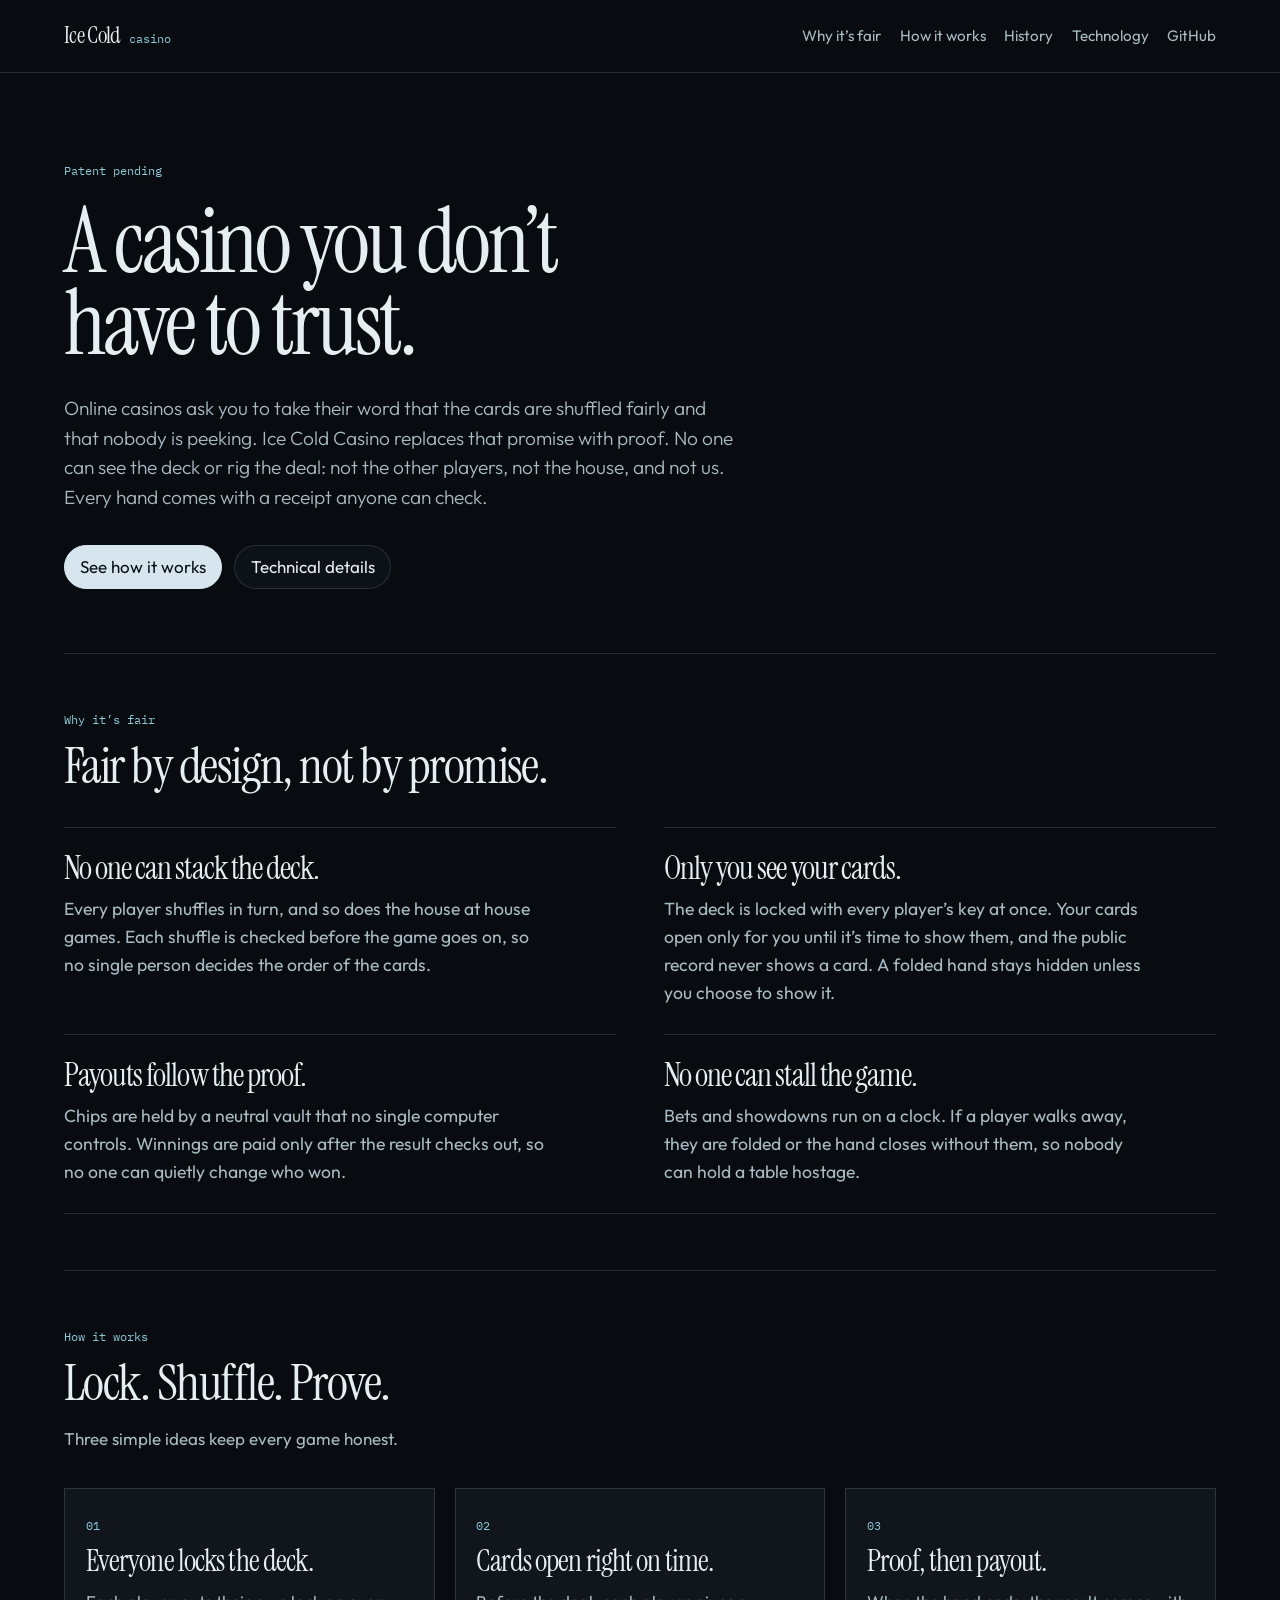
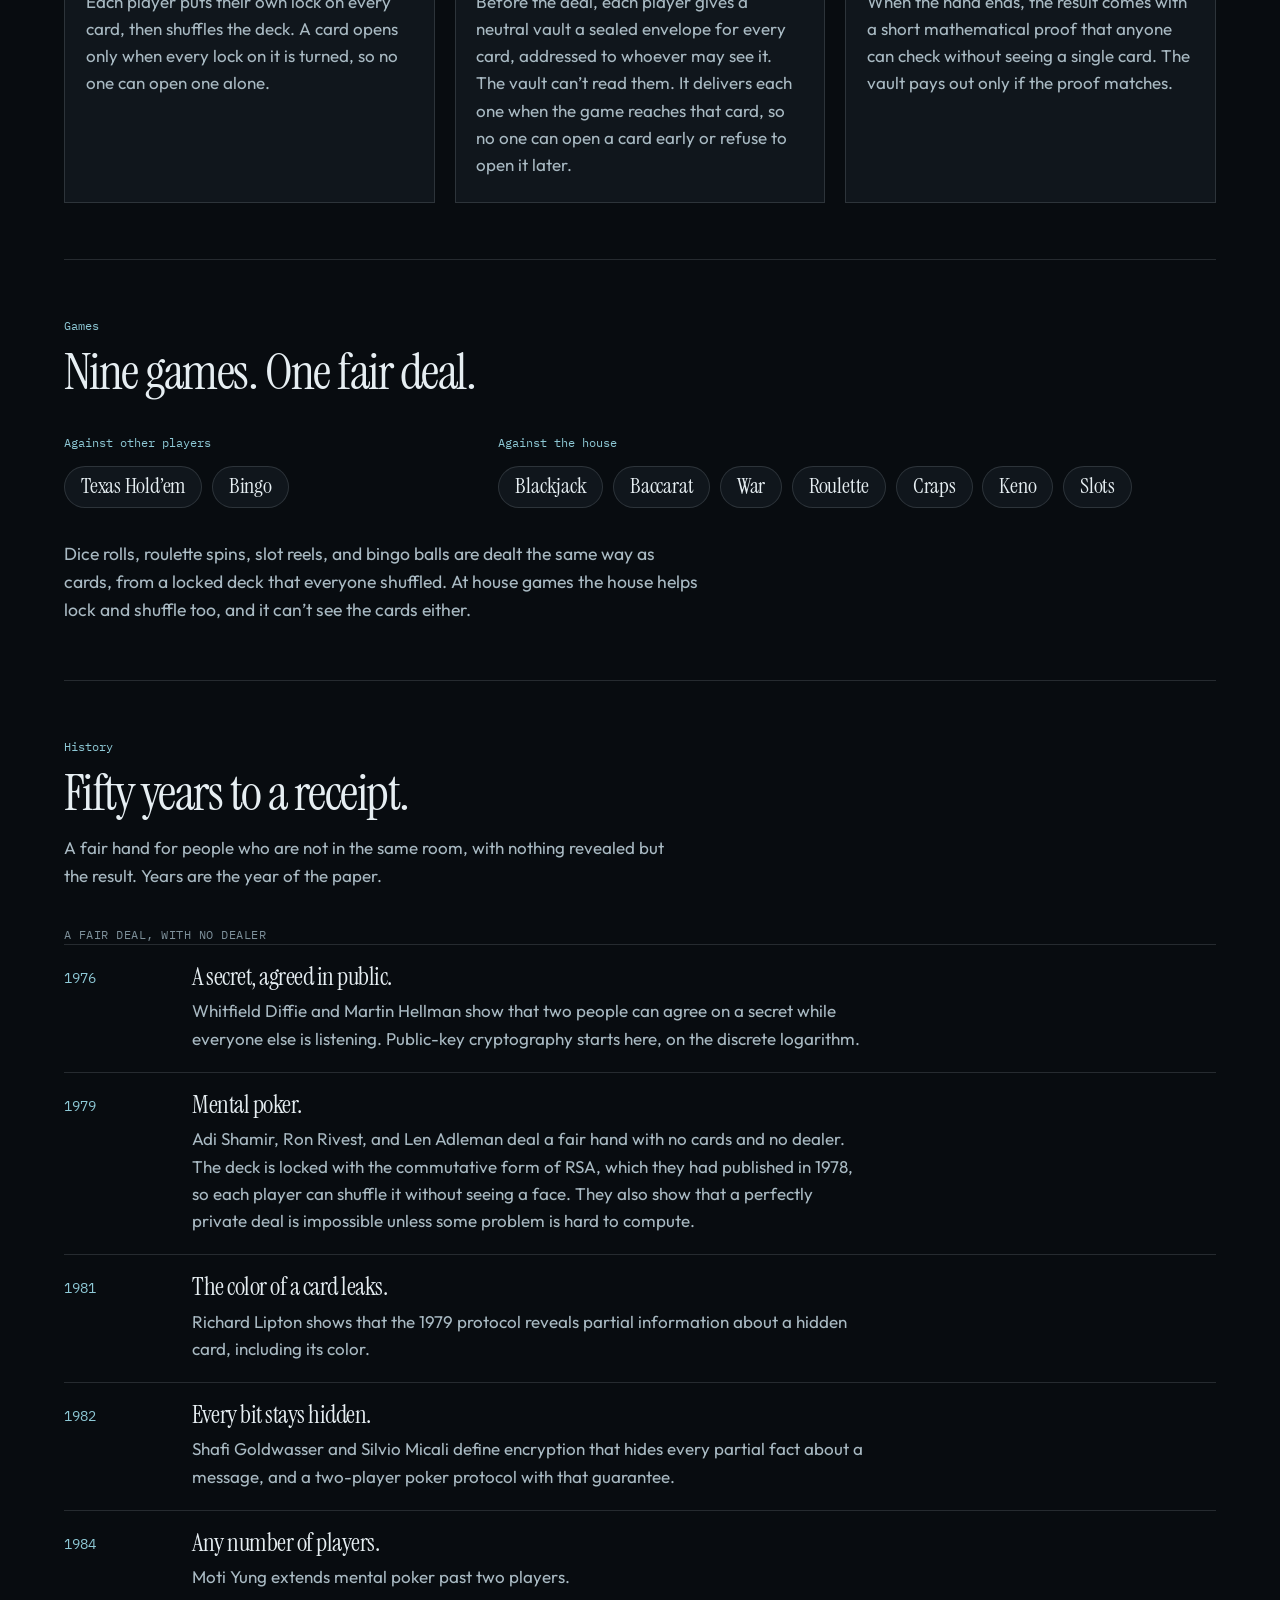
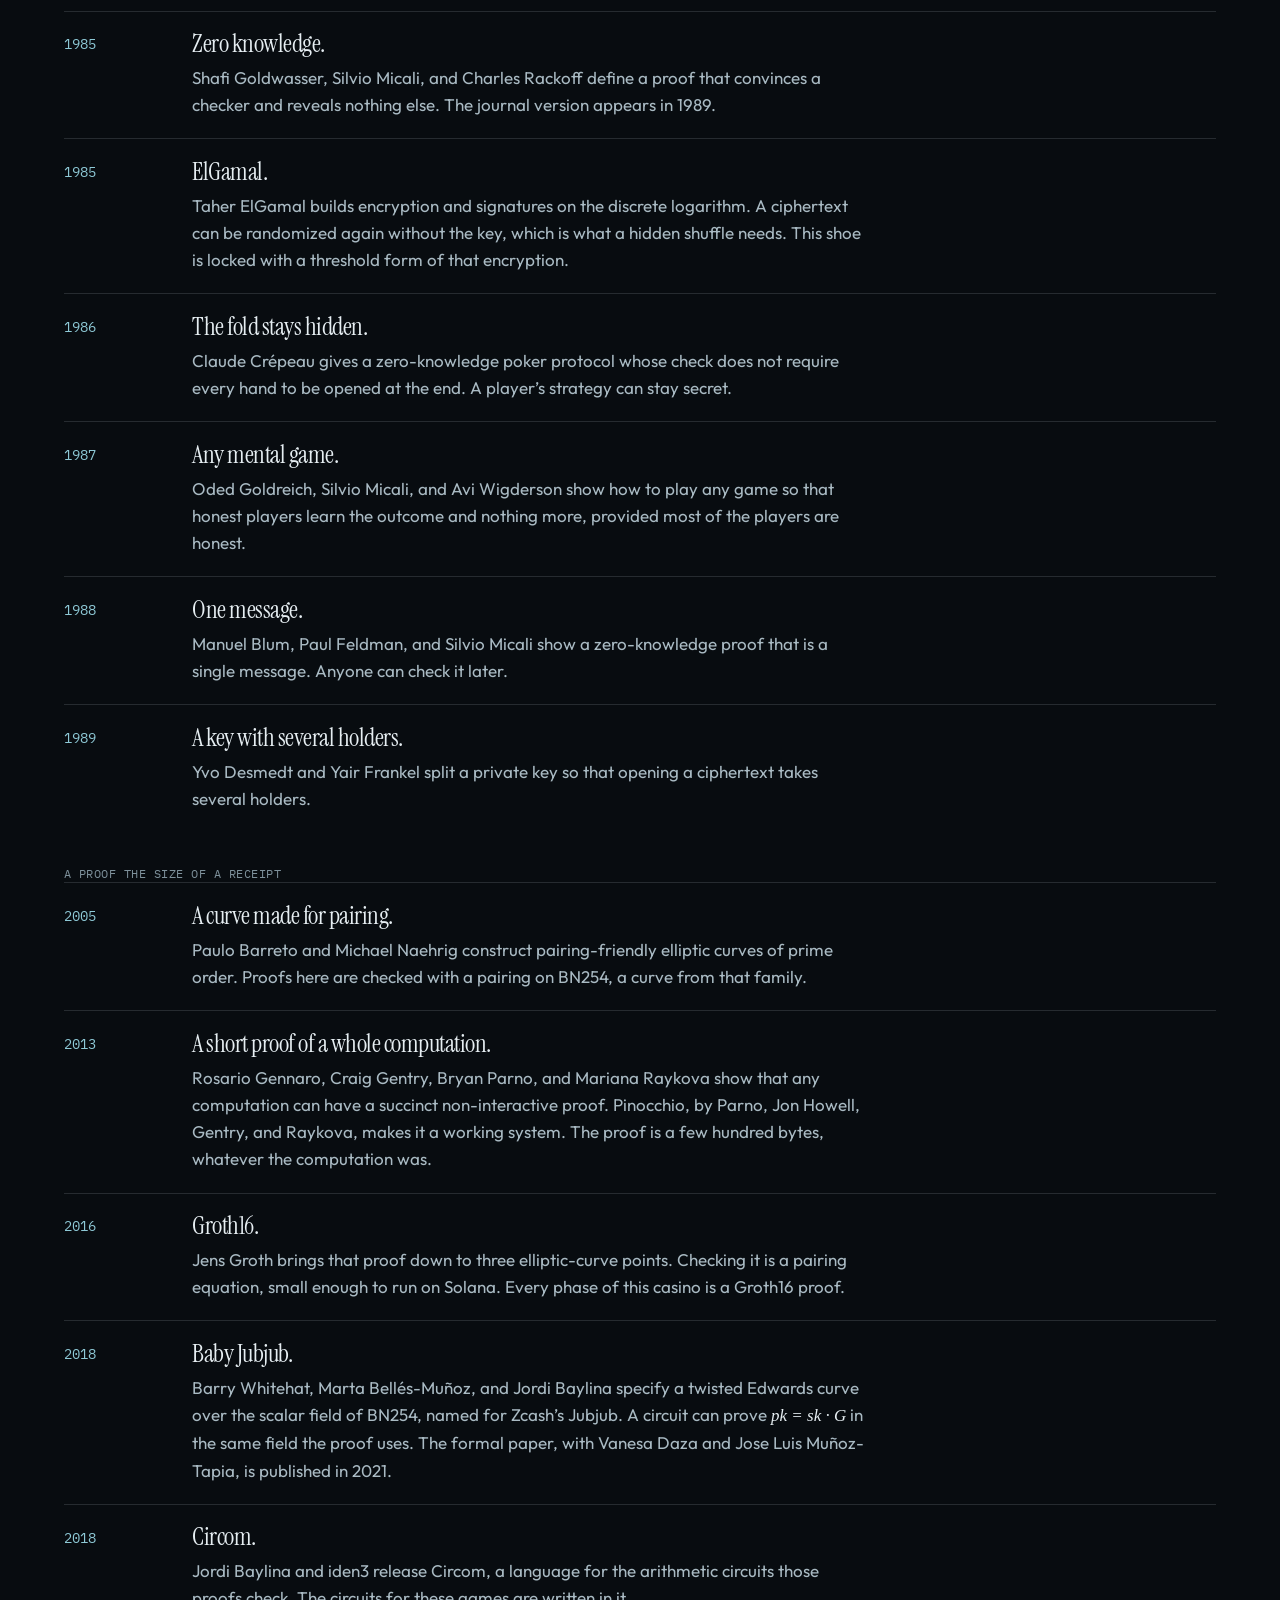
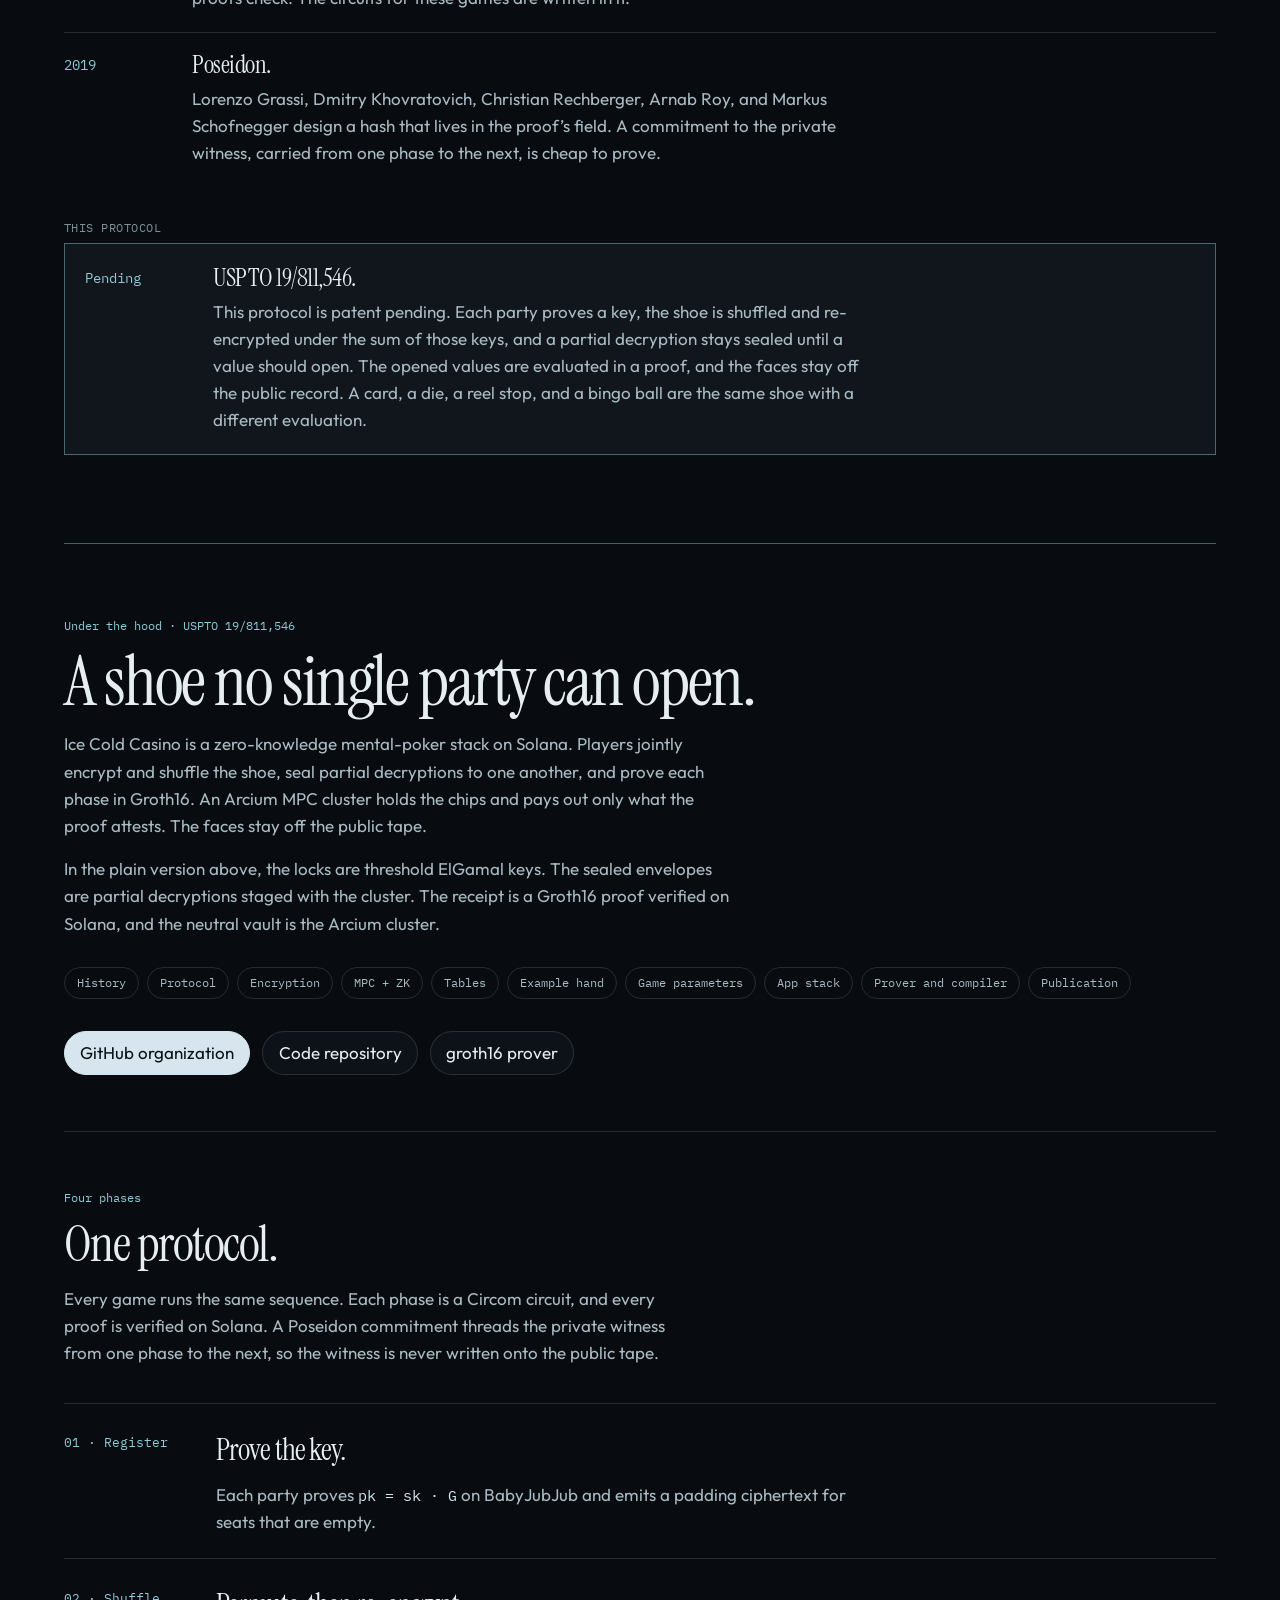
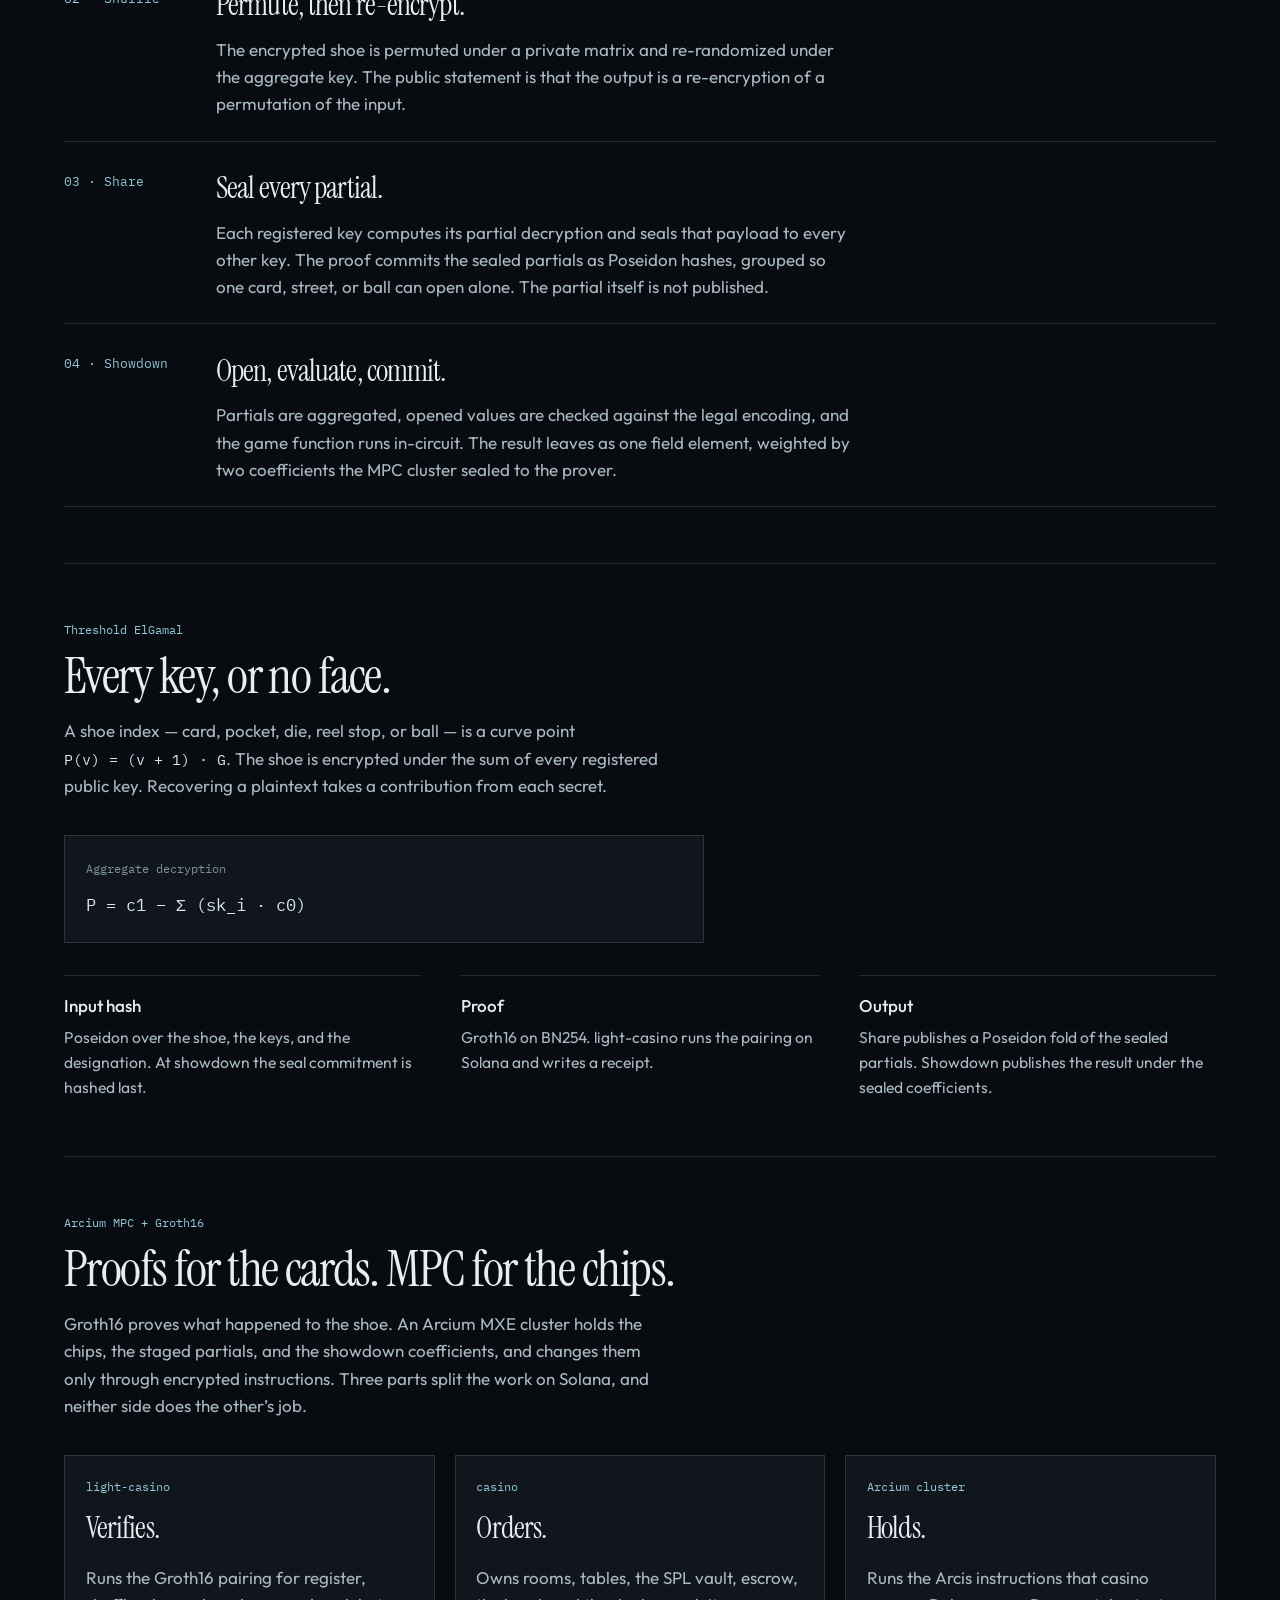
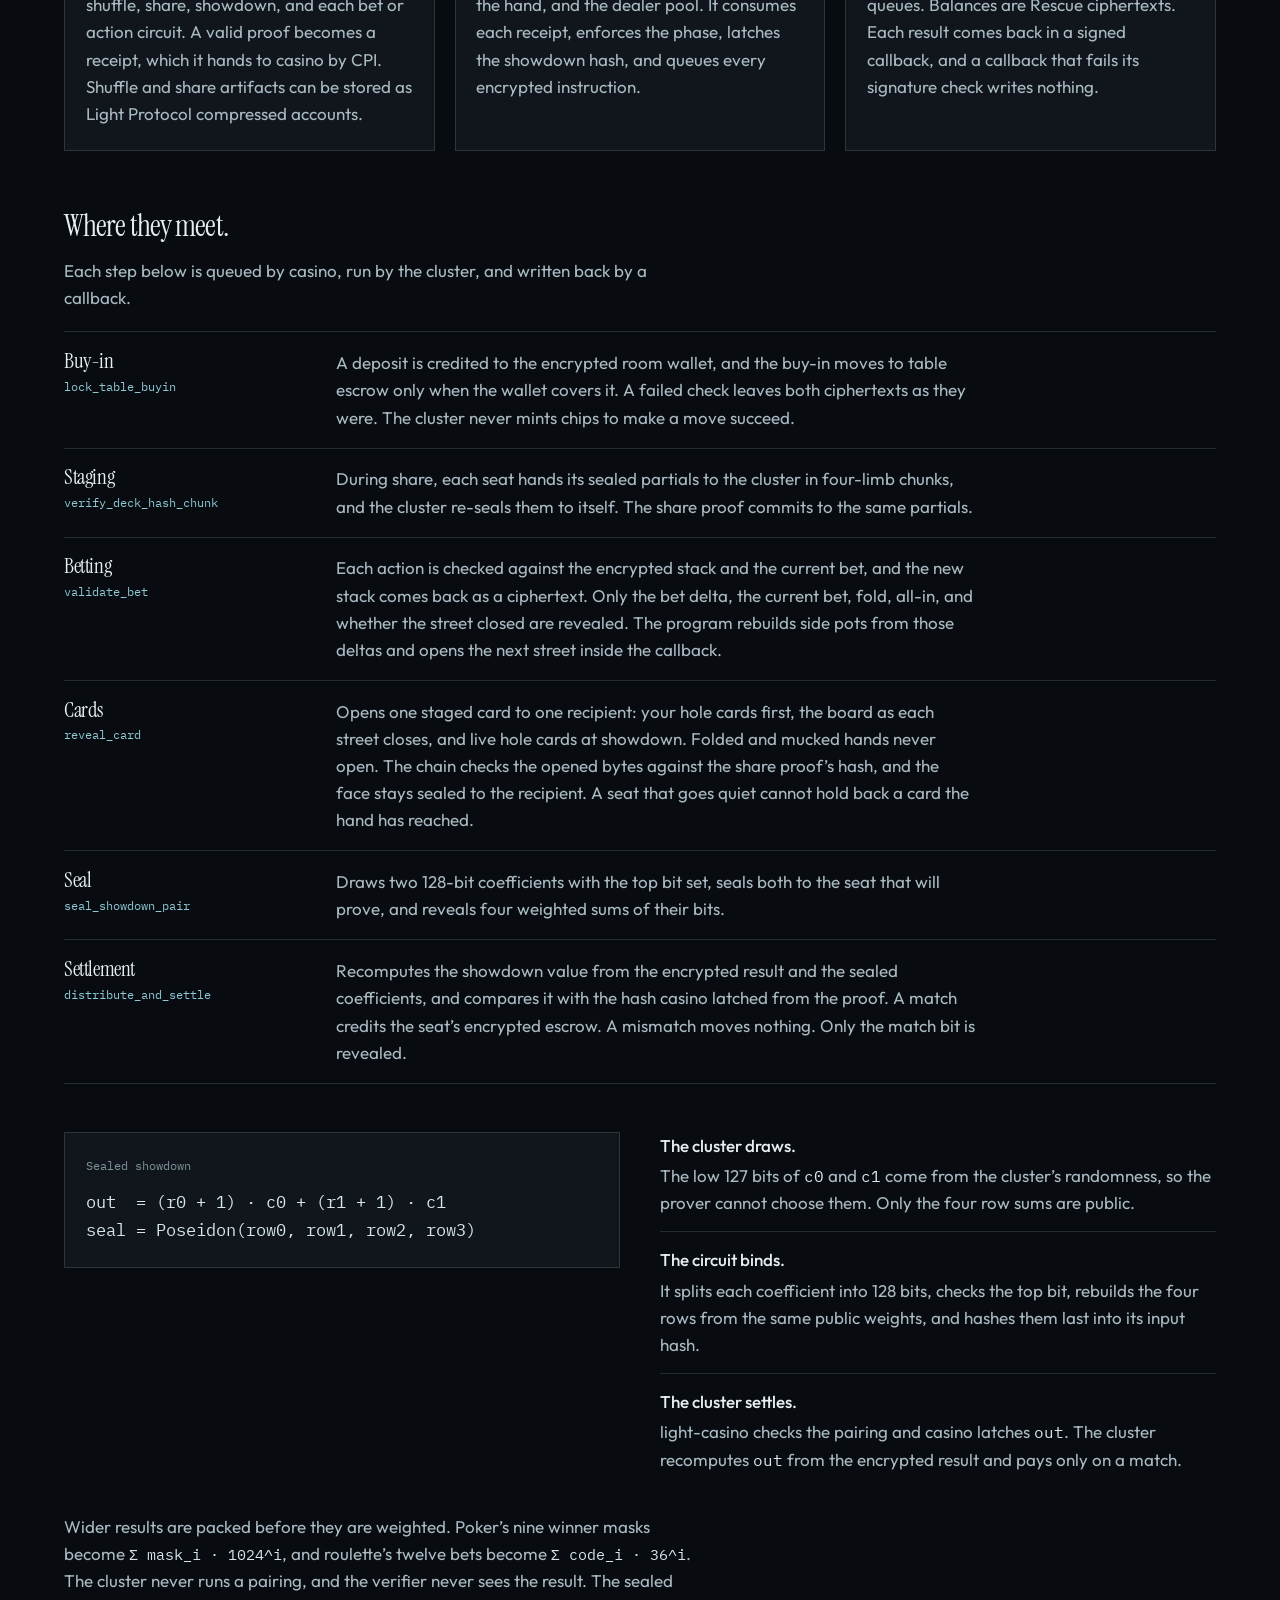
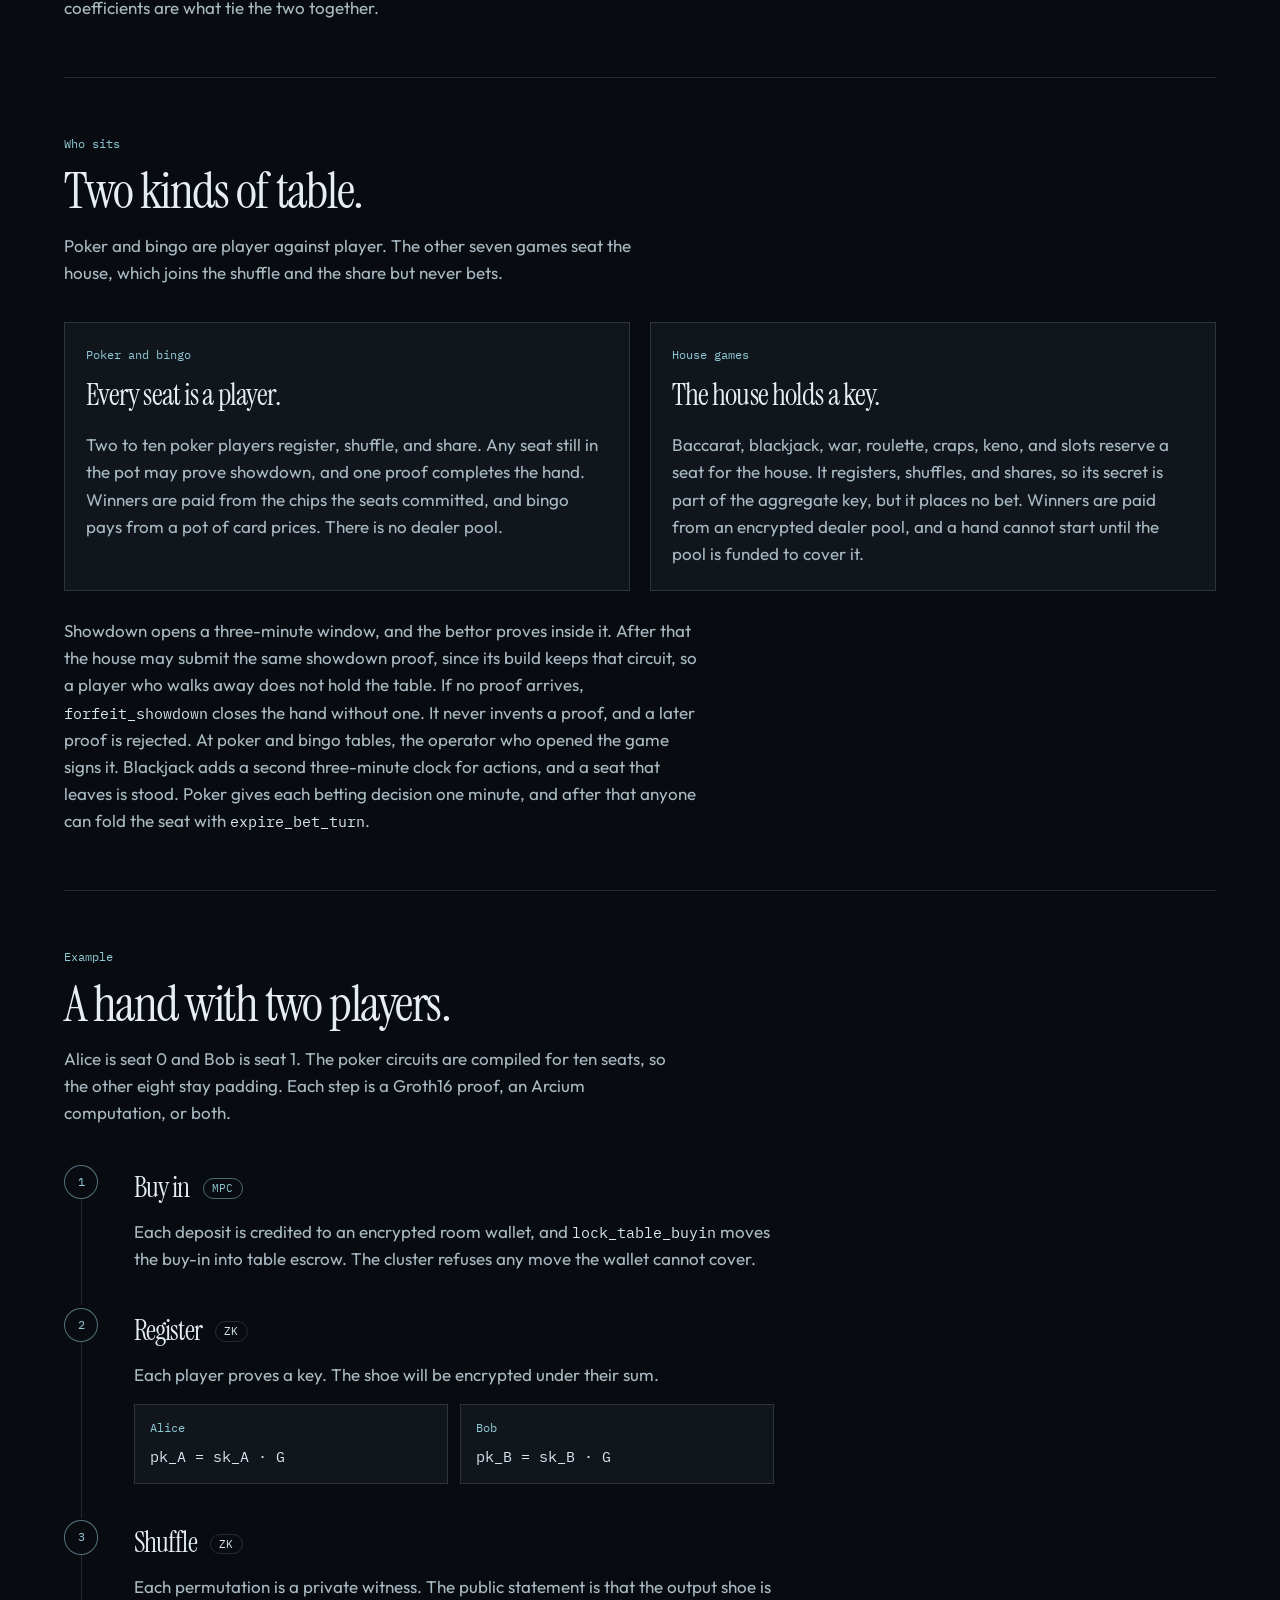
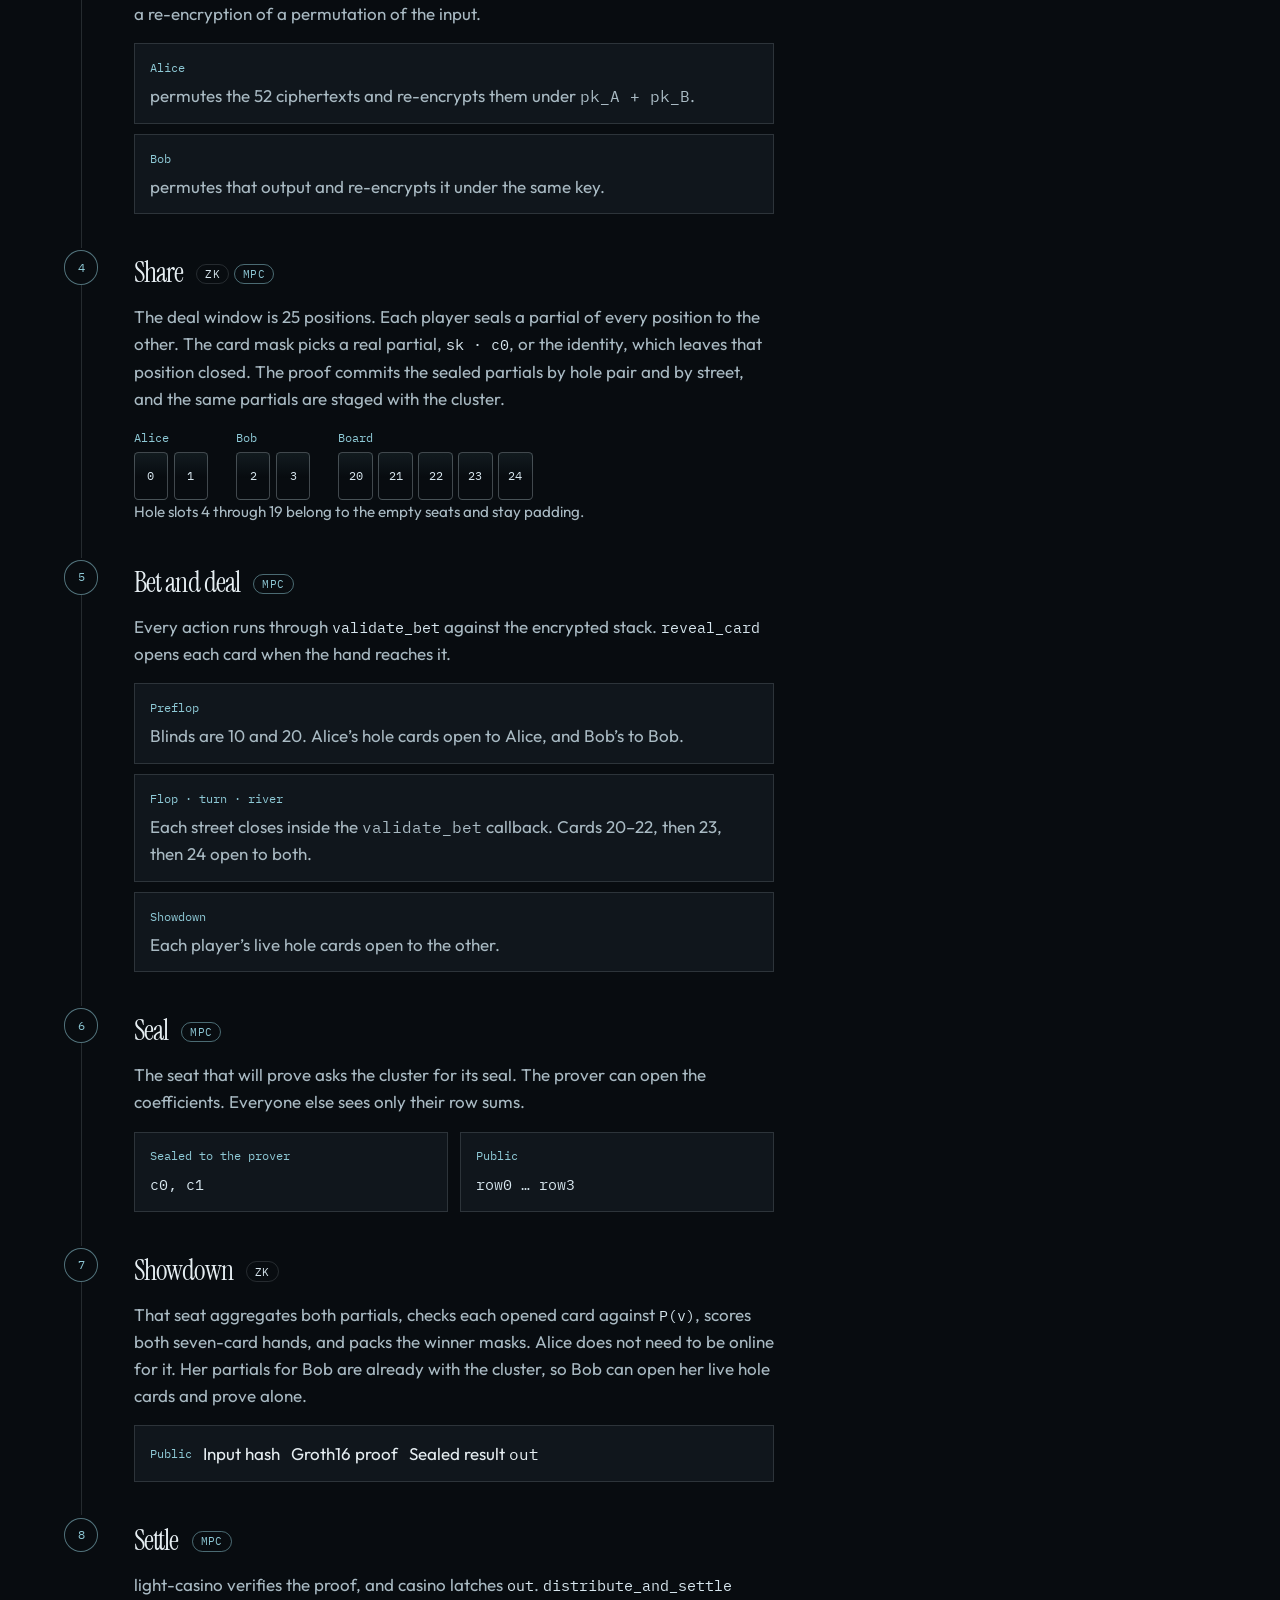
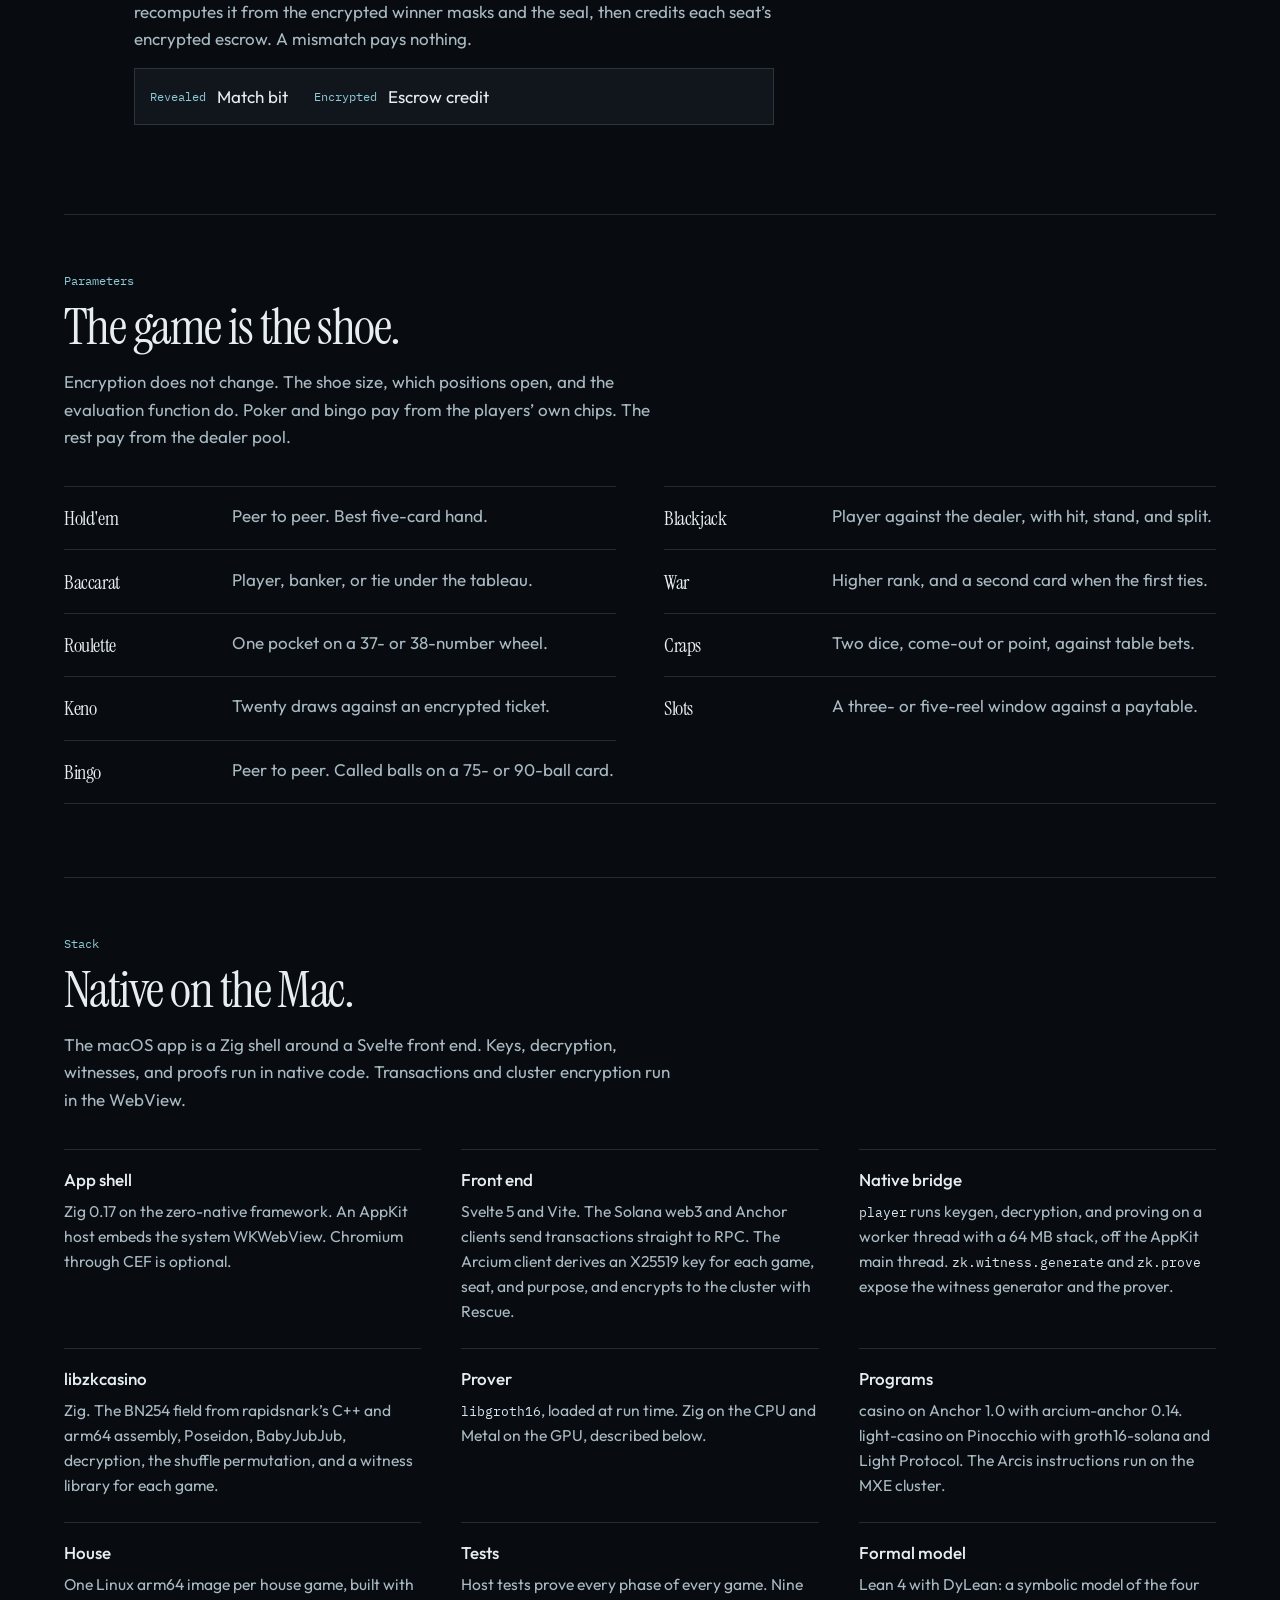
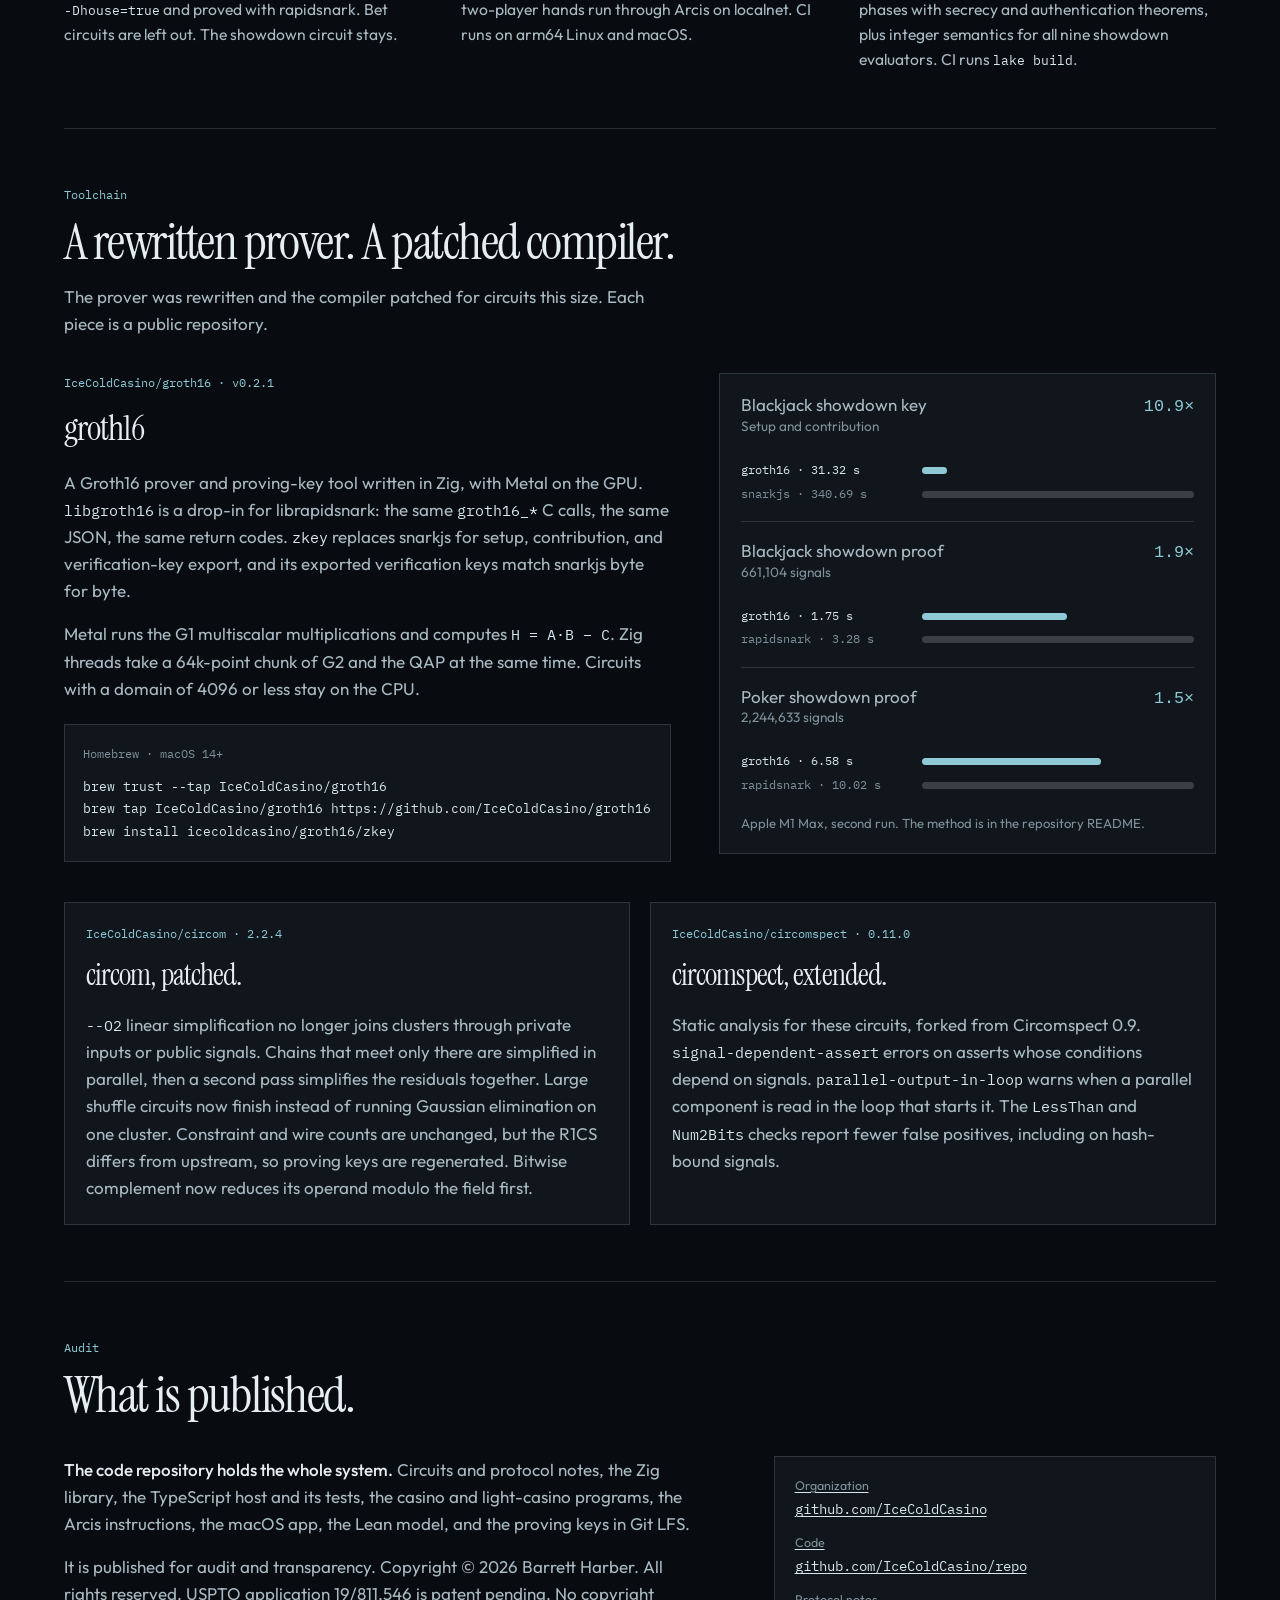
==== commit 5bf80555: "Add a history from mental poker and zero knowledge through the patent." ====
--- a/index.html
+++ b/index.html
@@ -15,7 +15,7 @@
   <link rel="preconnect" href="https://fonts.googleapis.com">
   <link rel="preconnect" href="https://fonts.gstatic.com" crossorigin>
   <link href="https://fonts.googleapis.com/css2?family=IBM+Plex+Mono:wght@400;500&family=Instrument+Serif:ital@0;1&family=Outfit:wght@300;400;500&display=swap" rel="stylesheet">
-  <link rel="stylesheet" href="styles.css">
+  <link rel="stylesheet" href="styles.css?v=20261101">
 </head>
 <body>
   <a class="skip" href="#content">Skip to content</a>
@@ -28,6 +28,7 @@
       <nav aria-label="Page">
         <a href="#why">Why it’s fair</a>
         <a href="#how">How it works</a>
+        <a href="#history">History</a>
         <a href="#tech">Technology</a>
         <a href="https://github.com/IceColdCasino">GitHub</a>
       </nav>
@@ -167,6 +168,227 @@
         </p>
       </section>
 
+      <section id="history" aria-labelledby="history-title">
+        <div class="section-head">
+          <p class="kicker">History</p>
+          <h2 id="history-title">Fifty years to a receipt.</h2>
+          <p class="deck">
+            A fair hand for people who are not in the same room, with nothing
+            revealed but the result. Years are the year of the paper.
+          </p>
+        </div>
+        <ol class="timeline">
+          <li class="era"><h3>A fair deal, with no dealer</h3></li>
+          <li>
+            <time datetime="1976">1976</time>
+            <div>
+              <h3>A secret, agreed in public.</h3>
+              <p>
+                Whitfield Diffie and Martin Hellman show that two people can
+                agree on a secret while everyone else is listening. Public-key
+                cryptography starts here, on the discrete logarithm.
+              </p>
+            </div>
+          </li>
+          <li>
+            <time datetime="1979">1979</time>
+            <div>
+              <h3>Mental poker.</h3>
+              <p>
+                Adi Shamir, Ron Rivest, and Len Adleman deal a fair hand with
+                no cards and no dealer. The deck is locked with the commutative
+                form of RSA, which they had published in 1978, so each player
+                can shuffle it without seeing a face. They also show that a
+                perfectly private deal is impossible unless some problem is
+                hard to compute.
+              </p>
+            </div>
+          </li>
+          <li>
+            <time datetime="1981">1981</time>
+            <div>
+              <h3>The color of a card leaks.</h3>
+              <p>
+                Richard Lipton shows that the 1979 protocol reveals partial
+                information about a hidden card, including its color.
+              </p>
+            </div>
+          </li>
+          <li>
+            <time datetime="1982">1982</time>
+            <div>
+              <h3>Every bit stays hidden.</h3>
+              <p>
+                Shafi Goldwasser and Silvio Micali define encryption that hides
+                every partial fact about a message, and a two-player poker
+                protocol with that guarantee.
+              </p>
+            </div>
+          </li>
+          <li>
+            <time datetime="1984">1984</time>
+            <div>
+              <h3>Any number of players.</h3>
+              <p>Moti Yung extends mental poker past two players.</p>
+            </div>
+          </li>
+          <li>
+            <time datetime="1985">1985</time>
+            <div>
+              <h3>Zero knowledge.</h3>
+              <p>
+                Shafi Goldwasser, Silvio Micali, and Charles Rackoff define a
+                proof that convinces a checker and reveals nothing else. The
+                journal version appears in 1989.
+              </p>
+            </div>
+          </li>
+          <li>
+            <time datetime="1985">1985</time>
+            <div>
+              <h3>ElGamal.</h3>
+              <p>
+                Taher ElGamal builds encryption and signatures on the discrete
+                logarithm. A ciphertext can be randomized again without the
+                key, which is what a hidden shuffle needs. This shoe is locked
+                with a threshold form of that encryption.
+              </p>
+            </div>
+          </li>
+          <li>
+            <time datetime="1986">1986</time>
+            <div>
+              <h3>The fold stays hidden.</h3>
+              <p>
+                Claude Crépeau gives a zero-knowledge poker protocol whose
+                check does not require every hand to be opened at the end. A
+                player’s strategy can stay secret.
+              </p>
+            </div>
+          </li>
+          <li>
+            <time datetime="1987">1987</time>
+            <div>
+              <h3>Any mental game.</h3>
+              <p>
+                Oded Goldreich, Silvio Micali, and Avi Wigderson show how to
+                play any game so that honest players learn the outcome and
+                nothing more, provided most of the players are honest.
+              </p>
+            </div>
+          </li>
+          <li>
+            <time datetime="1988">1988</time>
+            <div>
+              <h3>One message.</h3>
+              <p>
+                Manuel Blum, Paul Feldman, and Silvio Micali show a
+                zero-knowledge proof that is a single message. Anyone can
+                check it later.
+              </p>
+            </div>
+          </li>
+          <li>
+            <time datetime="1989">1989</time>
+            <div>
+              <h3>A key with several holders.</h3>
+              <p>
+                Yvo Desmedt and Yair Frankel split a private key so that
+                opening a ciphertext takes several holders.
+              </p>
+            </div>
+          </li>
+          <li class="era"><h3>A proof the size of a receipt</h3></li>
+          <li>
+            <time datetime="2005">2005</time>
+            <div>
+              <h3>A curve made for pairing.</h3>
+              <p>
+                Paulo Barreto and Michael Naehrig construct pairing-friendly
+                elliptic curves of prime order. Proofs here are checked with a
+                pairing on BN254, a curve from that family.
+              </p>
+            </div>
+          </li>
+          <li>
+            <time datetime="2013">2013</time>
+            <div>
+              <h3>A short proof of a whole computation.</h3>
+              <p>
+                Rosario Gennaro, Craig Gentry, Bryan Parno, and Mariana
+                Raykova show that any computation can have a succinct
+                non-interactive proof. Pinocchio, by Parno, Jon Howell,
+                Gentry, and Raykova, makes it a working system. The proof is a
+                few hundred bytes, whatever the computation was.
+              </p>
+            </div>
+          </li>
+          <li>
+            <time datetime="2016">2016</time>
+            <div>
+              <h3>Groth16.</h3>
+              <p>
+                Jens Groth brings that proof down to three elliptic-curve
+                points. Checking it is a pairing equation, small enough to run
+                on Solana. Every phase of this casino is a Groth16 proof.
+              </p>
+            </div>
+          </li>
+          <li>
+            <time datetime="2018">2018</time>
+            <div>
+              <h3>Baby Jubjub.</h3>
+              <p>
+                Barry Whitehat, Marta Bellés-Muñoz, and Jordi Baylina specify
+                a twisted Edwards curve over the scalar field of BN254, named
+                for Zcash’s Jubjub. A circuit can prove
+                <span class="math">pk = sk · G</span> in the same field the
+                proof uses. The formal paper, with Vanesa Daza and Jose Luis
+                Muñoz-Tapia, is published in 2021.
+              </p>
+            </div>
+          </li>
+          <li>
+            <time datetime="2018">2018</time>
+            <div>
+              <h3>Circom.</h3>
+              <p>
+                Jordi Baylina and iden3 release Circom, a language for the
+                arithmetic circuits those proofs check. The circuits for these
+                games are written in it.
+              </p>
+            </div>
+          </li>
+          <li>
+            <time datetime="2019">2019</time>
+            <div>
+              <h3>Poseidon.</h3>
+              <p>
+                Lorenzo Grassi, Dmitry Khovratovich, Christian Rechberger,
+                Arnab Roy, and Markus Schofnegger design a hash that lives in
+                the proof’s field. A commitment to the private witness,
+                carried from one phase to the next, is cheap to prove.
+              </p>
+            </div>
+          </li>
+          <li class="era"><h3>This protocol</h3></li>
+          <li class="now">
+            <span class="when">Pending</span>
+            <div>
+              <h3>USPTO 19/811,546.</h3>
+              <p>
+                This protocol is patent pending. Each party proves a key, the
+                shoe is shuffled and re-encrypted under the sum of those keys,
+                and a partial decryption stays sealed until a value should
+                open. The opened values are evaluated in a proof, and the
+                faces stay off the public record. A card, a die, a reel stop,
+                and a bingo ball are the same shoe with a different evaluation.
+              </p>
+            </div>
+          </li>
+        </ol>
+      </section>
+
       <section id="tech" class="tech-intro" aria-labelledby="tech-title">
         <div class="section-head">
           <p class="kicker">Under the hood · USPTO 19/811,546</p>
@@ -186,6 +408,7 @@
           </p>
         </div>
         <nav class="index" aria-label="Technical sections">
+          <a href="#history">History</a>
           <a href="#protocol">Protocol</a>
           <a href="#encryption">Encryption</a>
           <a href="#mpc">MPC + ZK</a>
--- a/styles.css
+++ b/styles.css
@@ -312,6 +312,75 @@
   font-size: 1.1rem;
 }
 
+.timeline {
+  list-style: none;
+  margin: 0;
+  padding: 0;
+}
+
+.timeline li {
+  display: grid;
+  grid-template-columns: 6.5rem minmax(0, 1fr);
+  gap: 0.35rem 1.5rem;
+  padding: 1.15rem 0 1.25rem;
+  border-top: 1px solid var(--line);
+}
+
+.timeline li:last-child { border-bottom: 1px solid var(--line); }
+
+.timeline time,
+.timeline .when {
+  font-family: var(--mono);
+  font-size: 0.85rem;
+  color: var(--cyan);
+  padding-top: 0.28rem;
+}
+
+.timeline h3 {
+  margin: 0 0 0.35rem;
+  font-family: var(--serif);
+  font-weight: 400;
+  font-size: 1.55rem;
+  line-height: 1.15;
+  letter-spacing: -0.02em;
+}
+
+.timeline p {
+  margin: 0;
+  max-width: 42rem;
+  color: var(--muted);
+}
+
+.timeline .math {
+  font-family: var(--serif);
+  font-style: italic;
+  color: var(--ink);
+}
+
+.timeline li.era {
+  display: block;
+  padding: 2.1rem 0 0.15rem;
+  border-top: 0;
+}
+
+.timeline li.era:first-child { padding-top: 0.15rem; }
+
+.timeline li.era h3 {
+  margin: 0;
+  font-family: var(--mono);
+  font-size: 0.78rem;
+  letter-spacing: 0.04em;
+  text-transform: uppercase;
+  color: var(--faint);
+}
+
+.timeline li.now {
+  margin-top: 0.4rem;
+  padding: 1.2rem 1.25rem 1.3rem;
+  background: var(--bg-raise);
+  border: 1px solid rgba(142, 201, 214, 0.45);
+}
+
 .tech-intro {
   margin-top: 2rem;
   padding: 4.5rem 0 3.5rem;
@@ -931,7 +1000,8 @@
   .values,
   .steps,
   .play,
-  .phase {
+  .phase,
+  .timeline li {
     grid-template-columns: minmax(0, 1fr);
   }
 
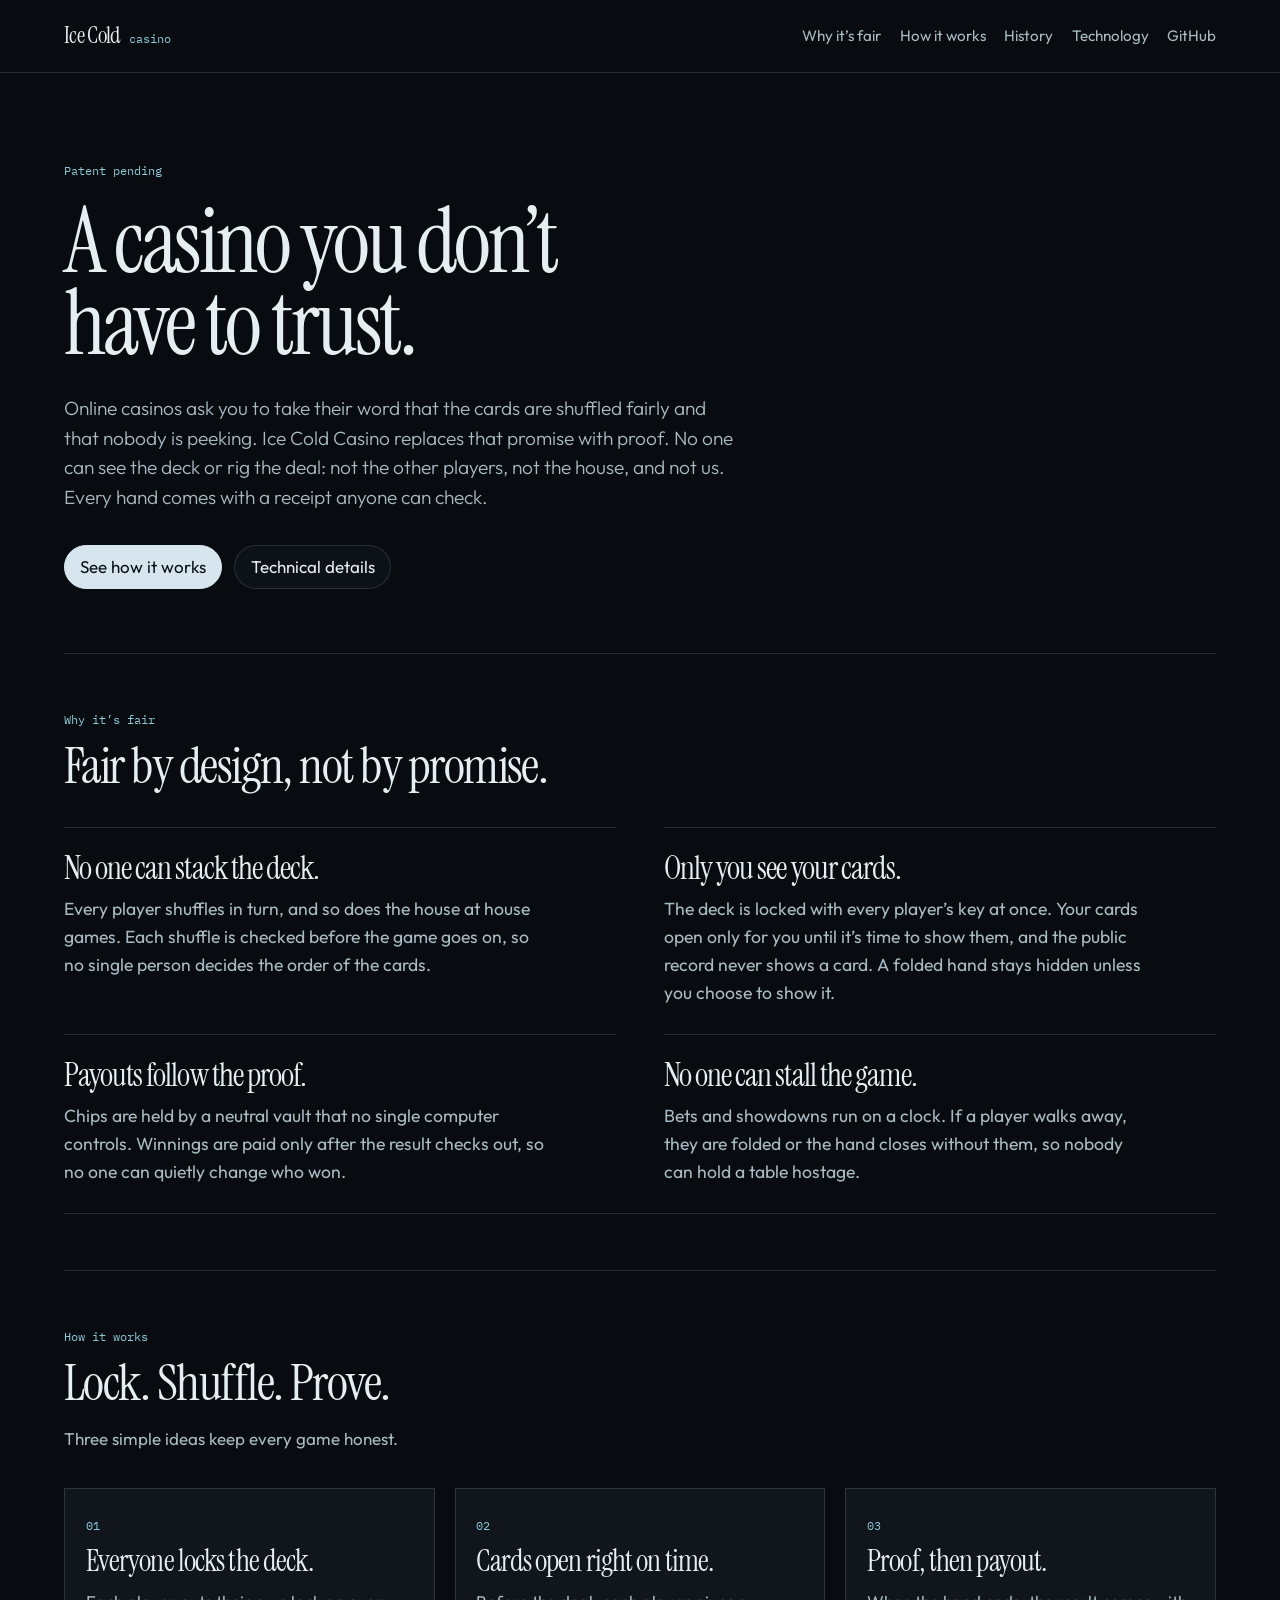
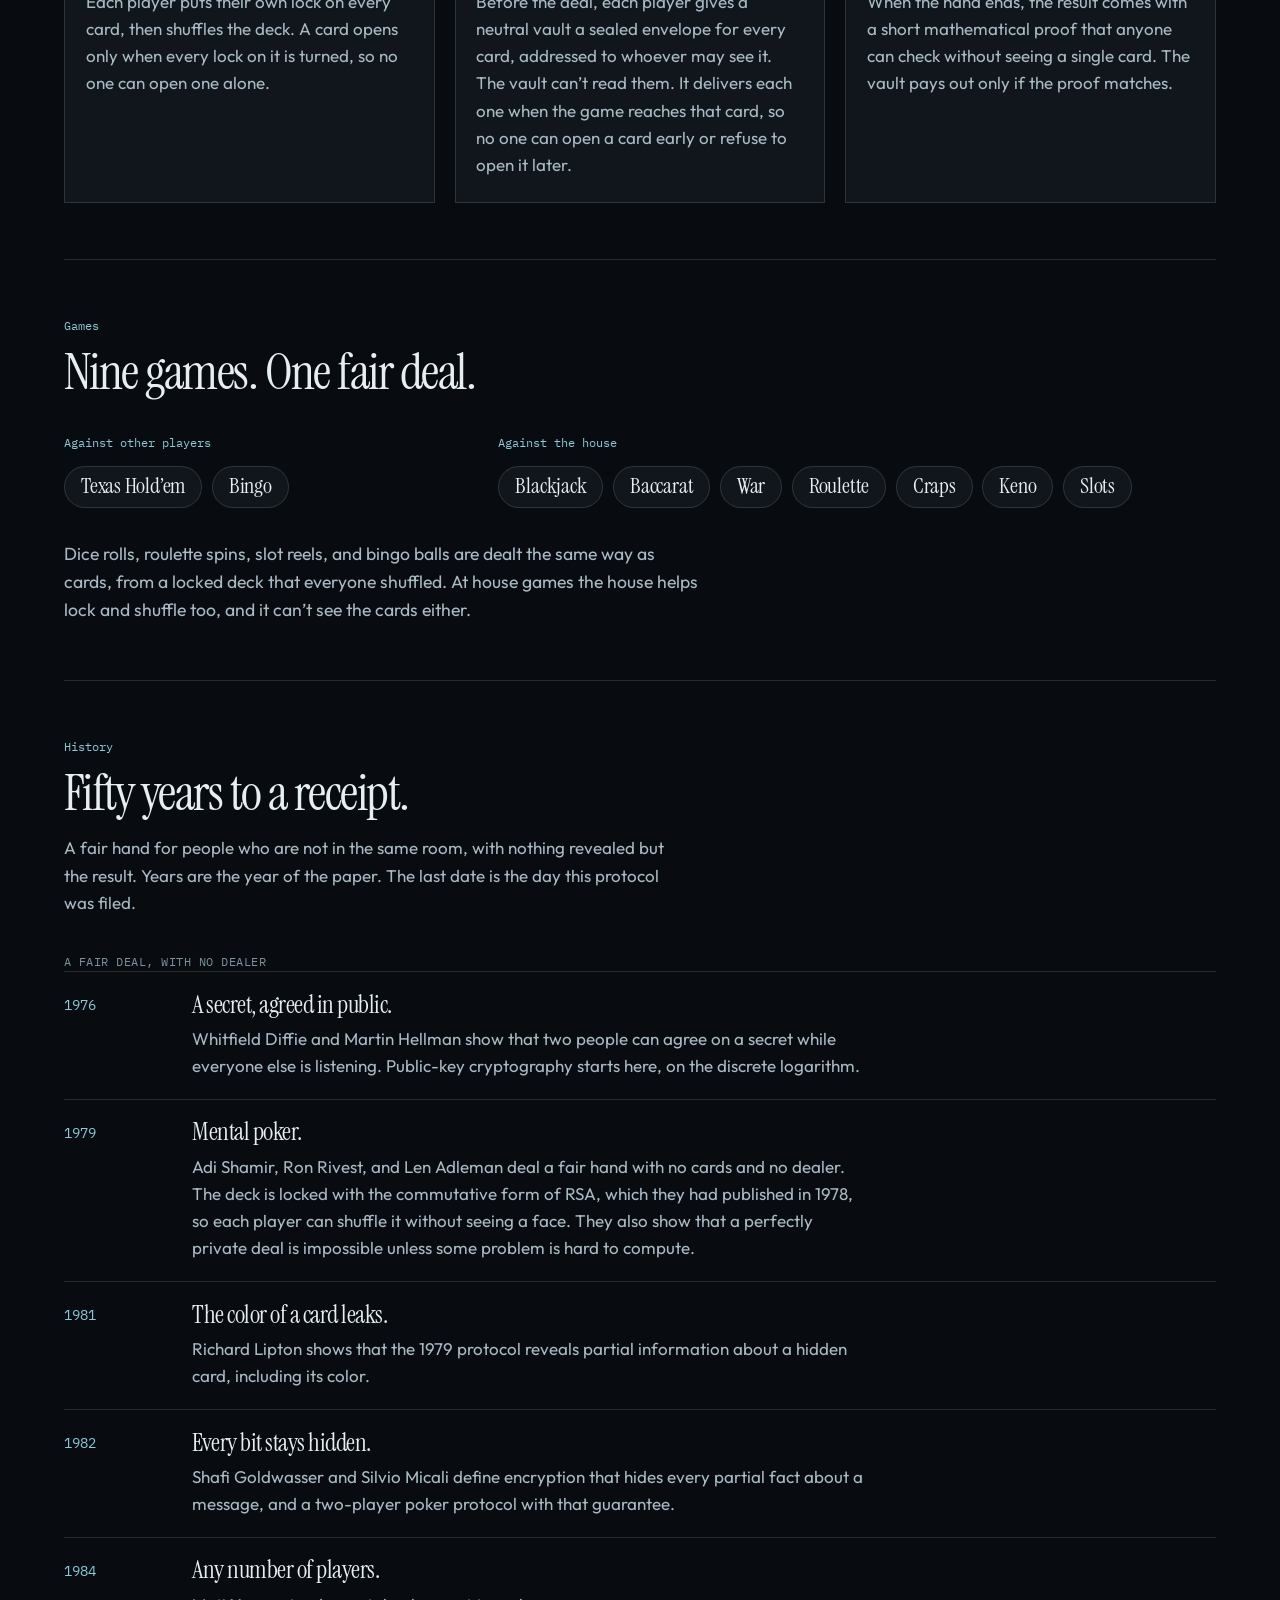
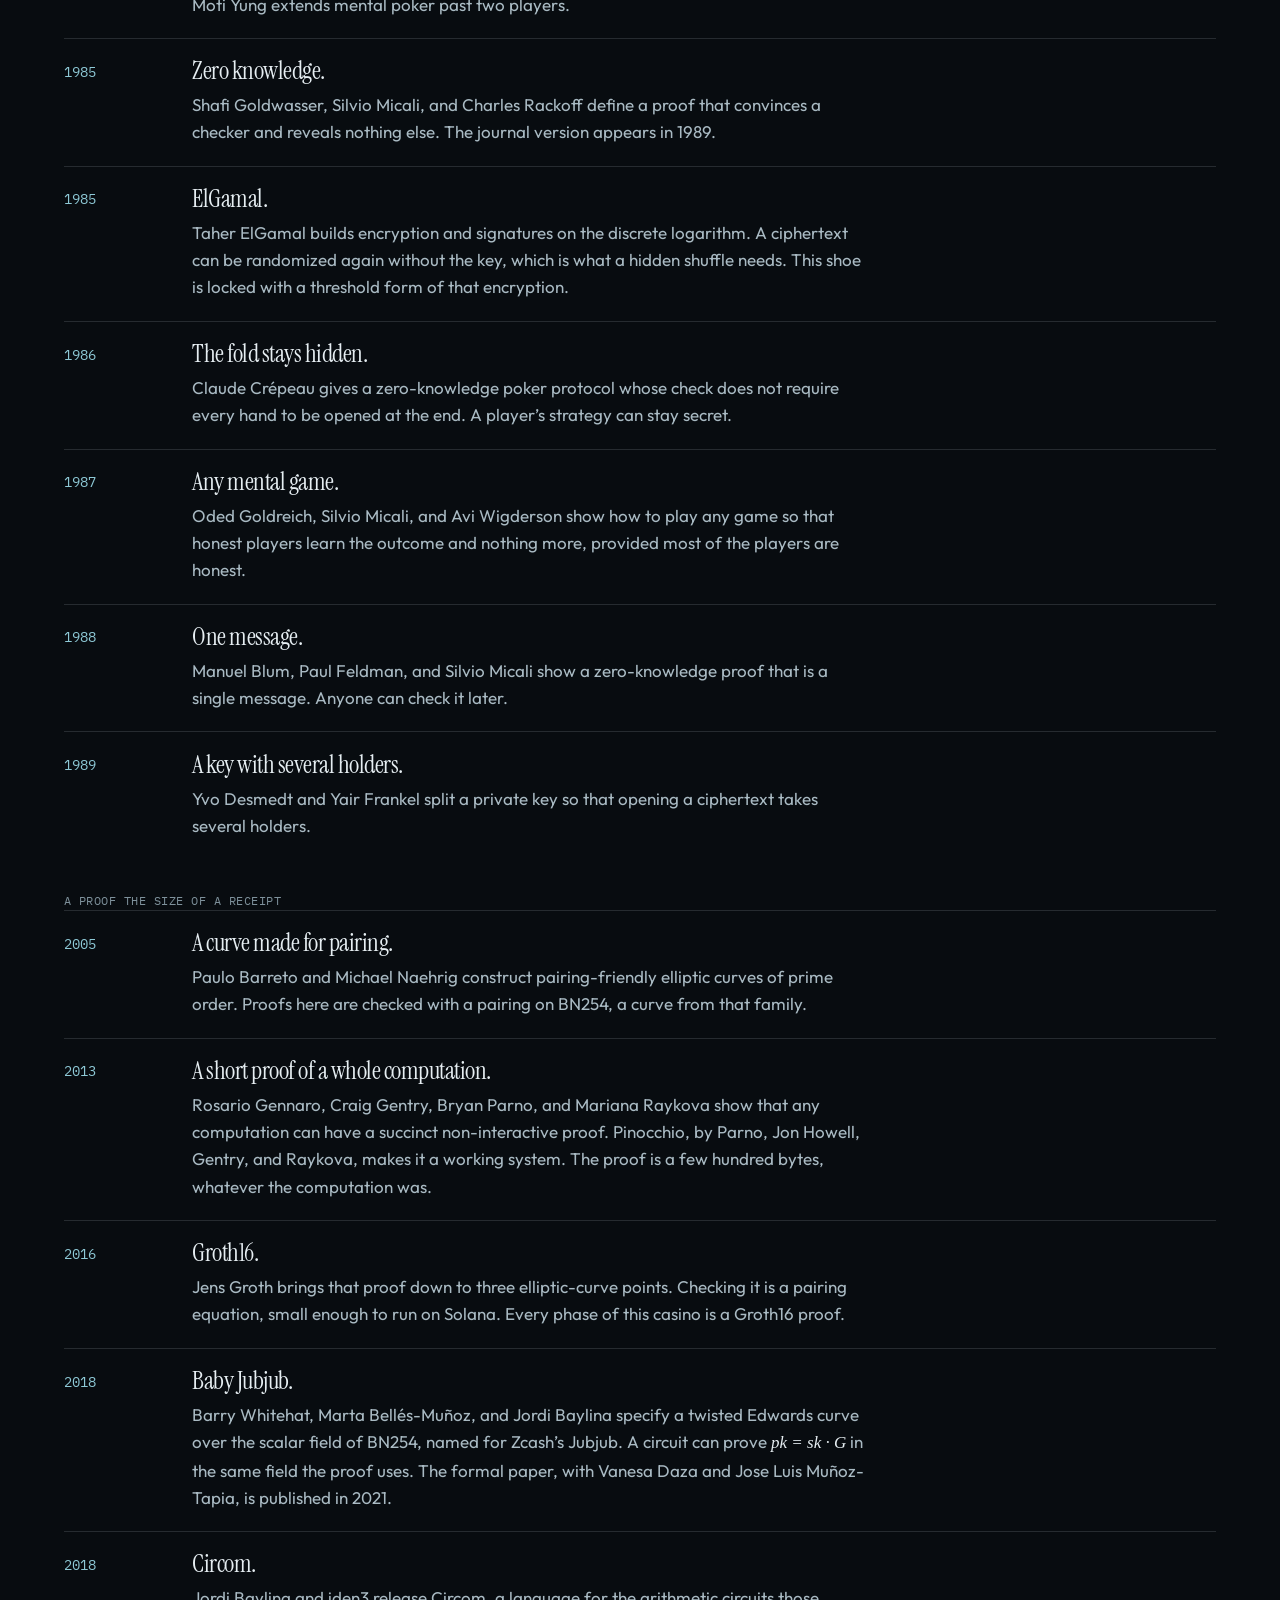
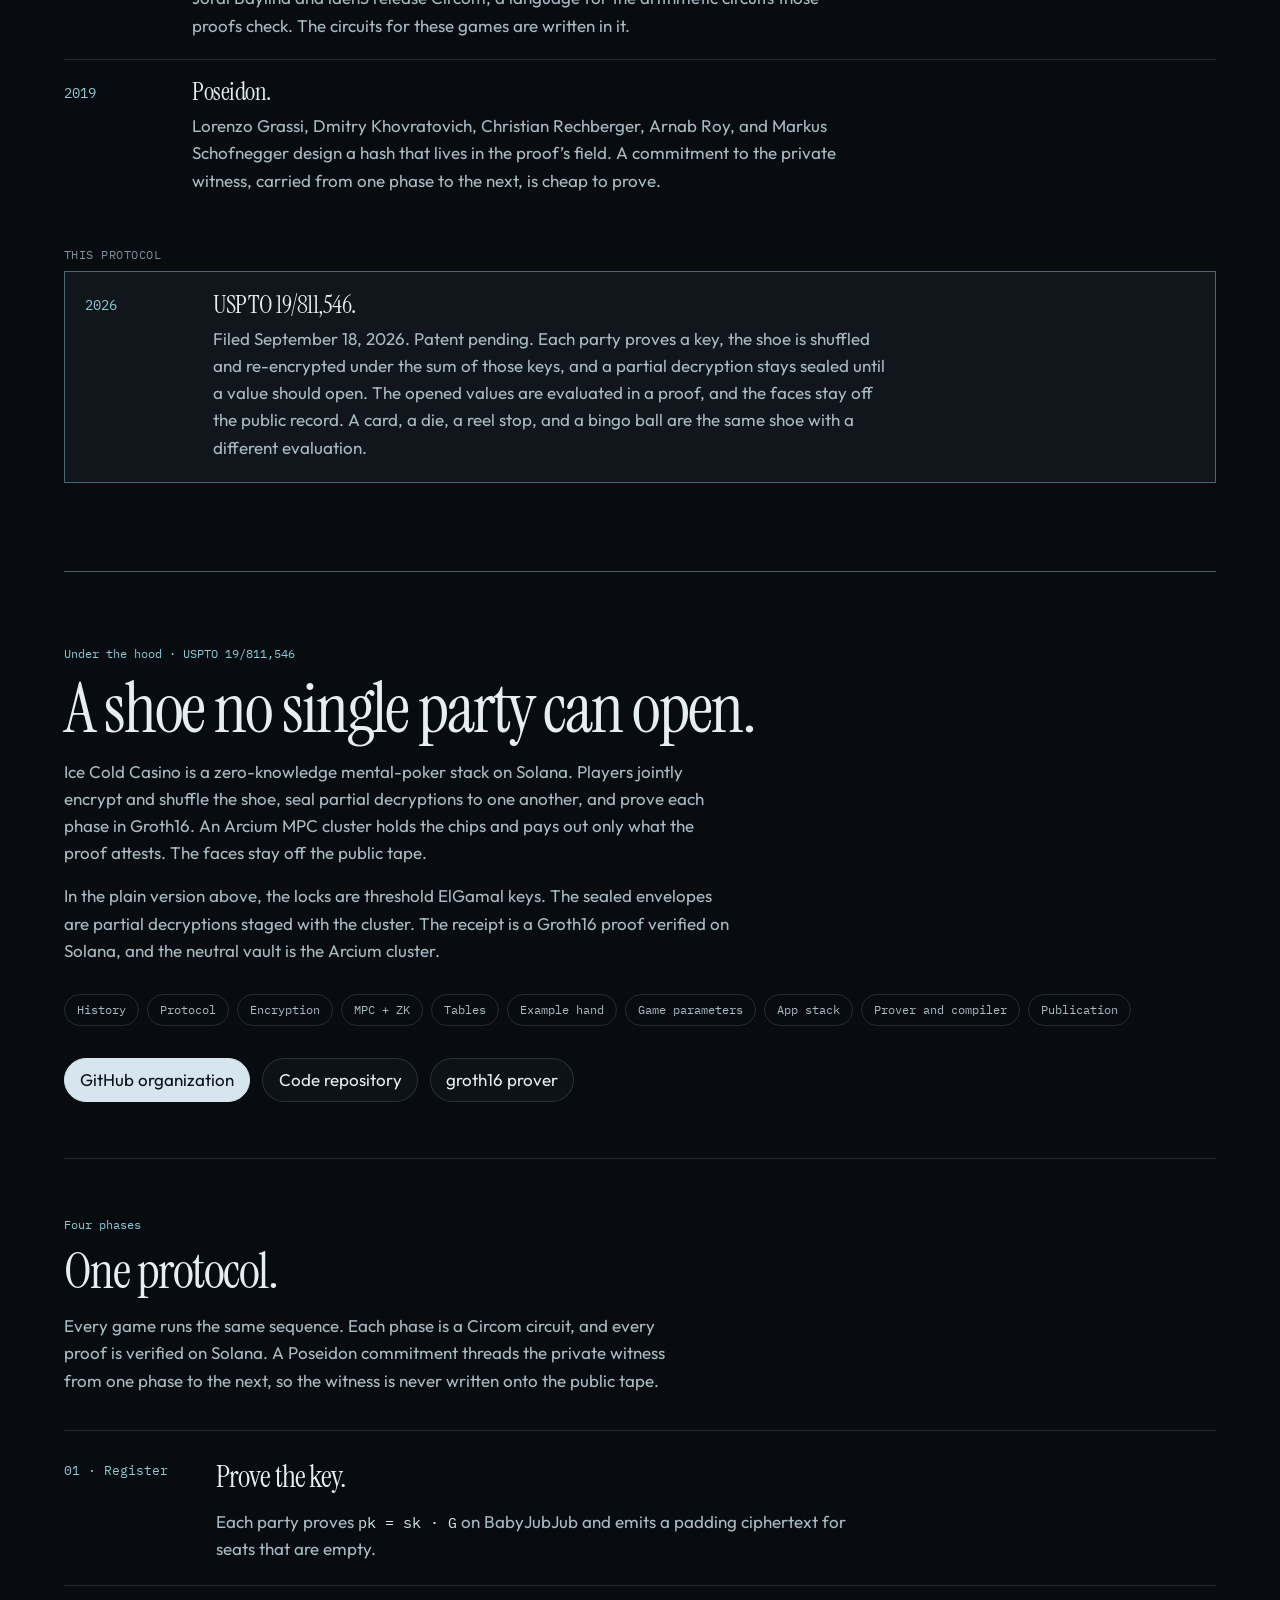
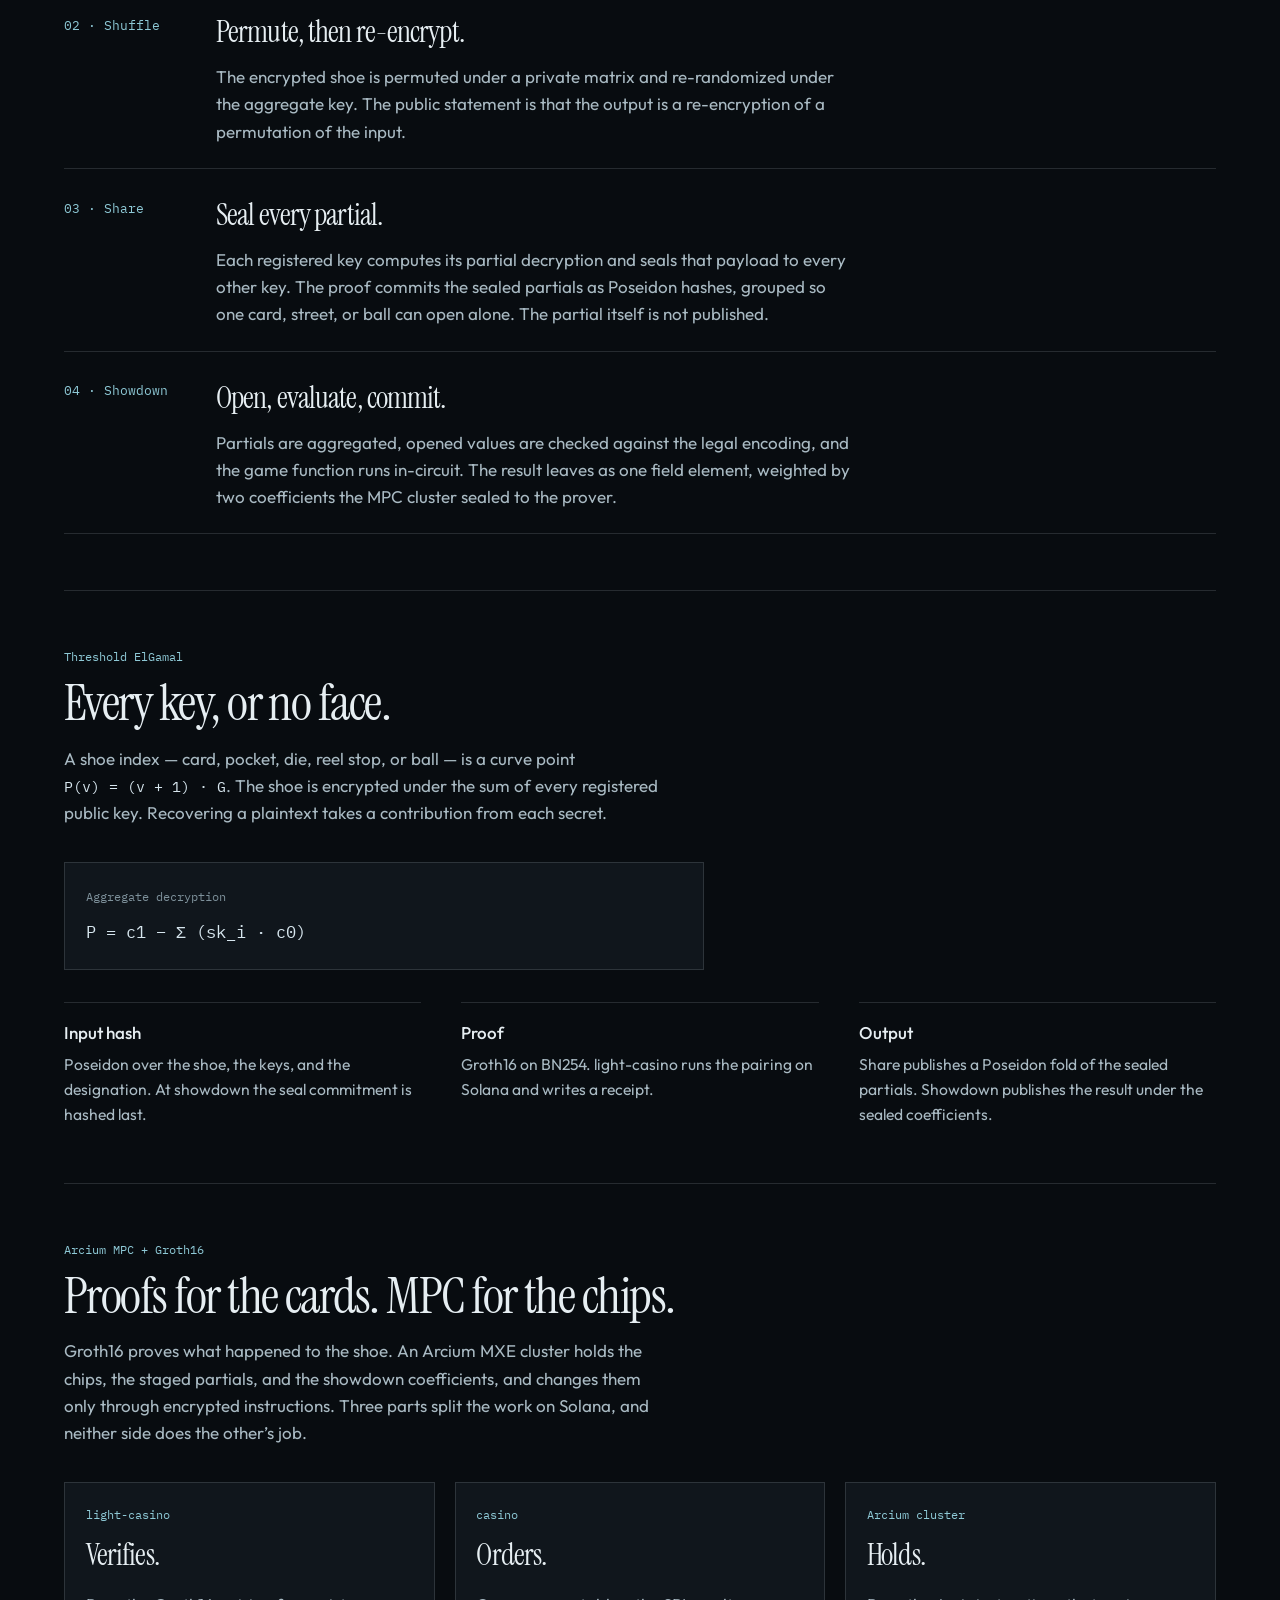
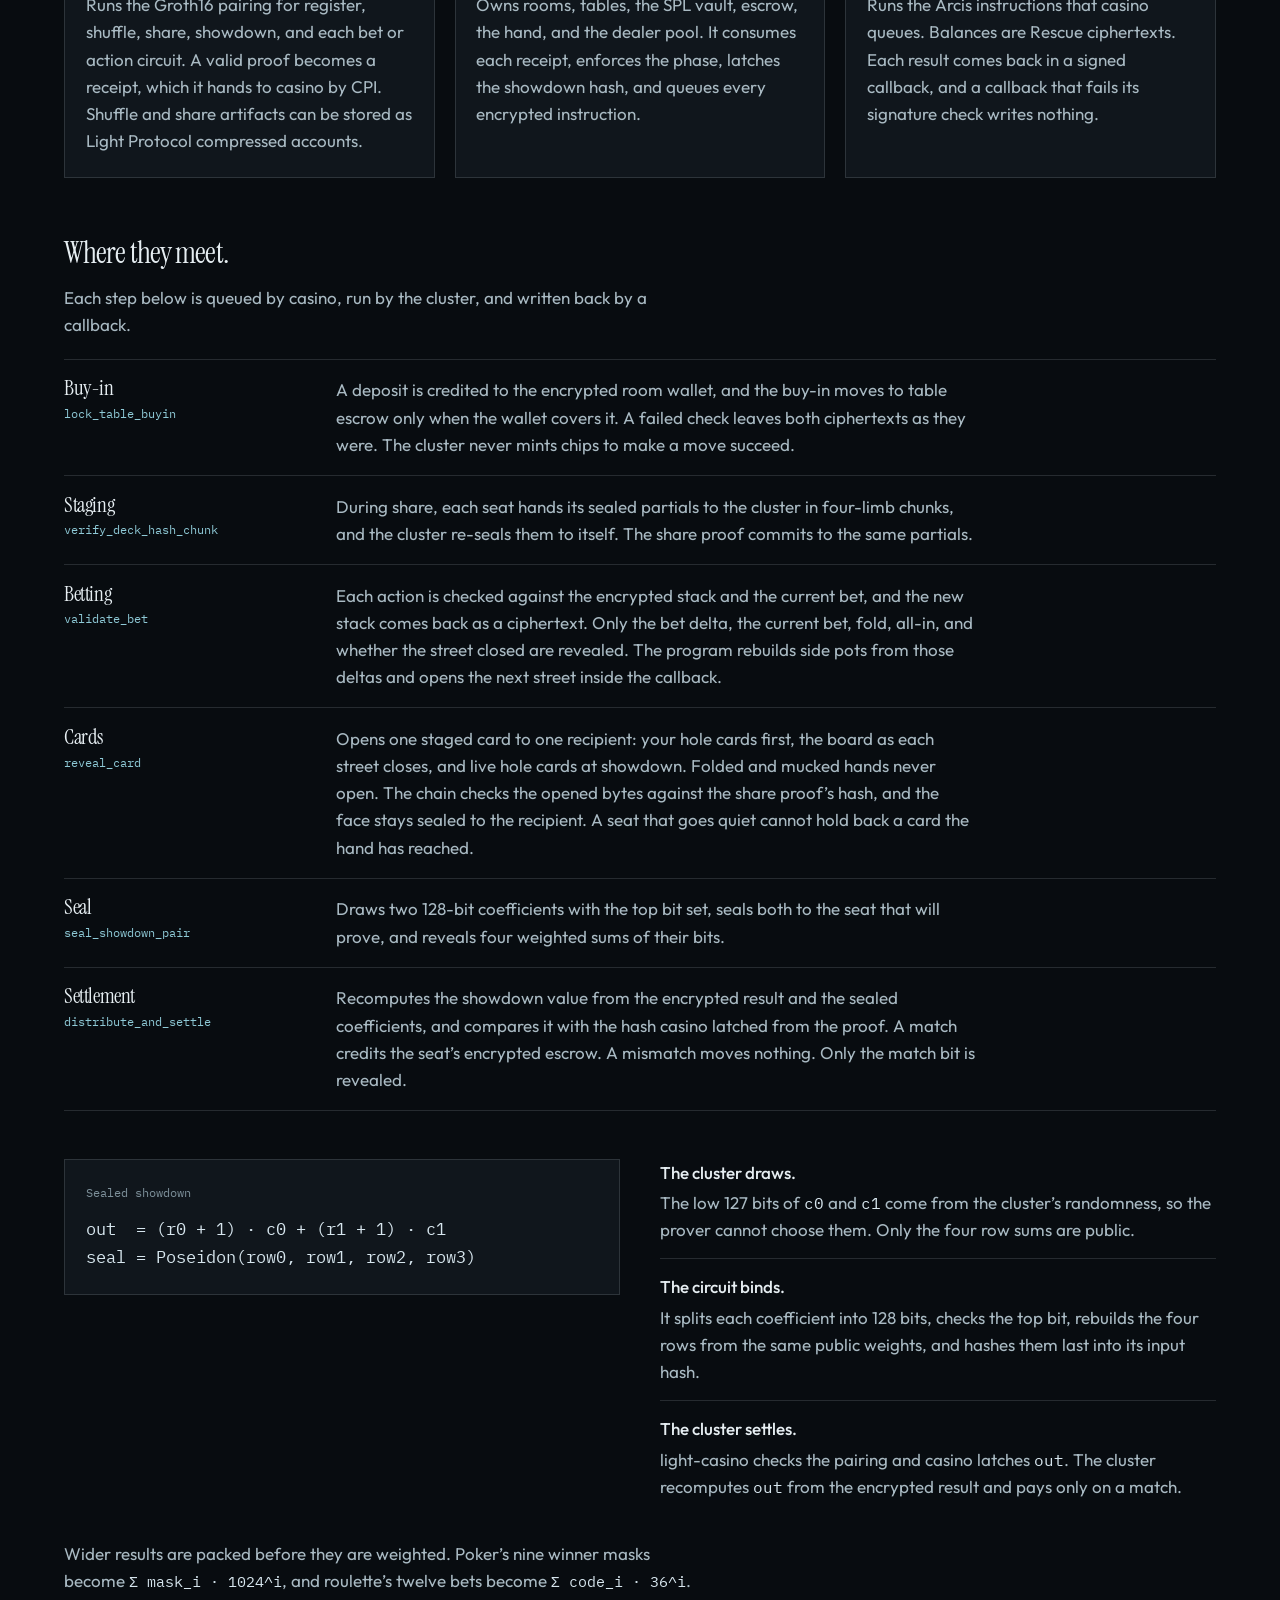
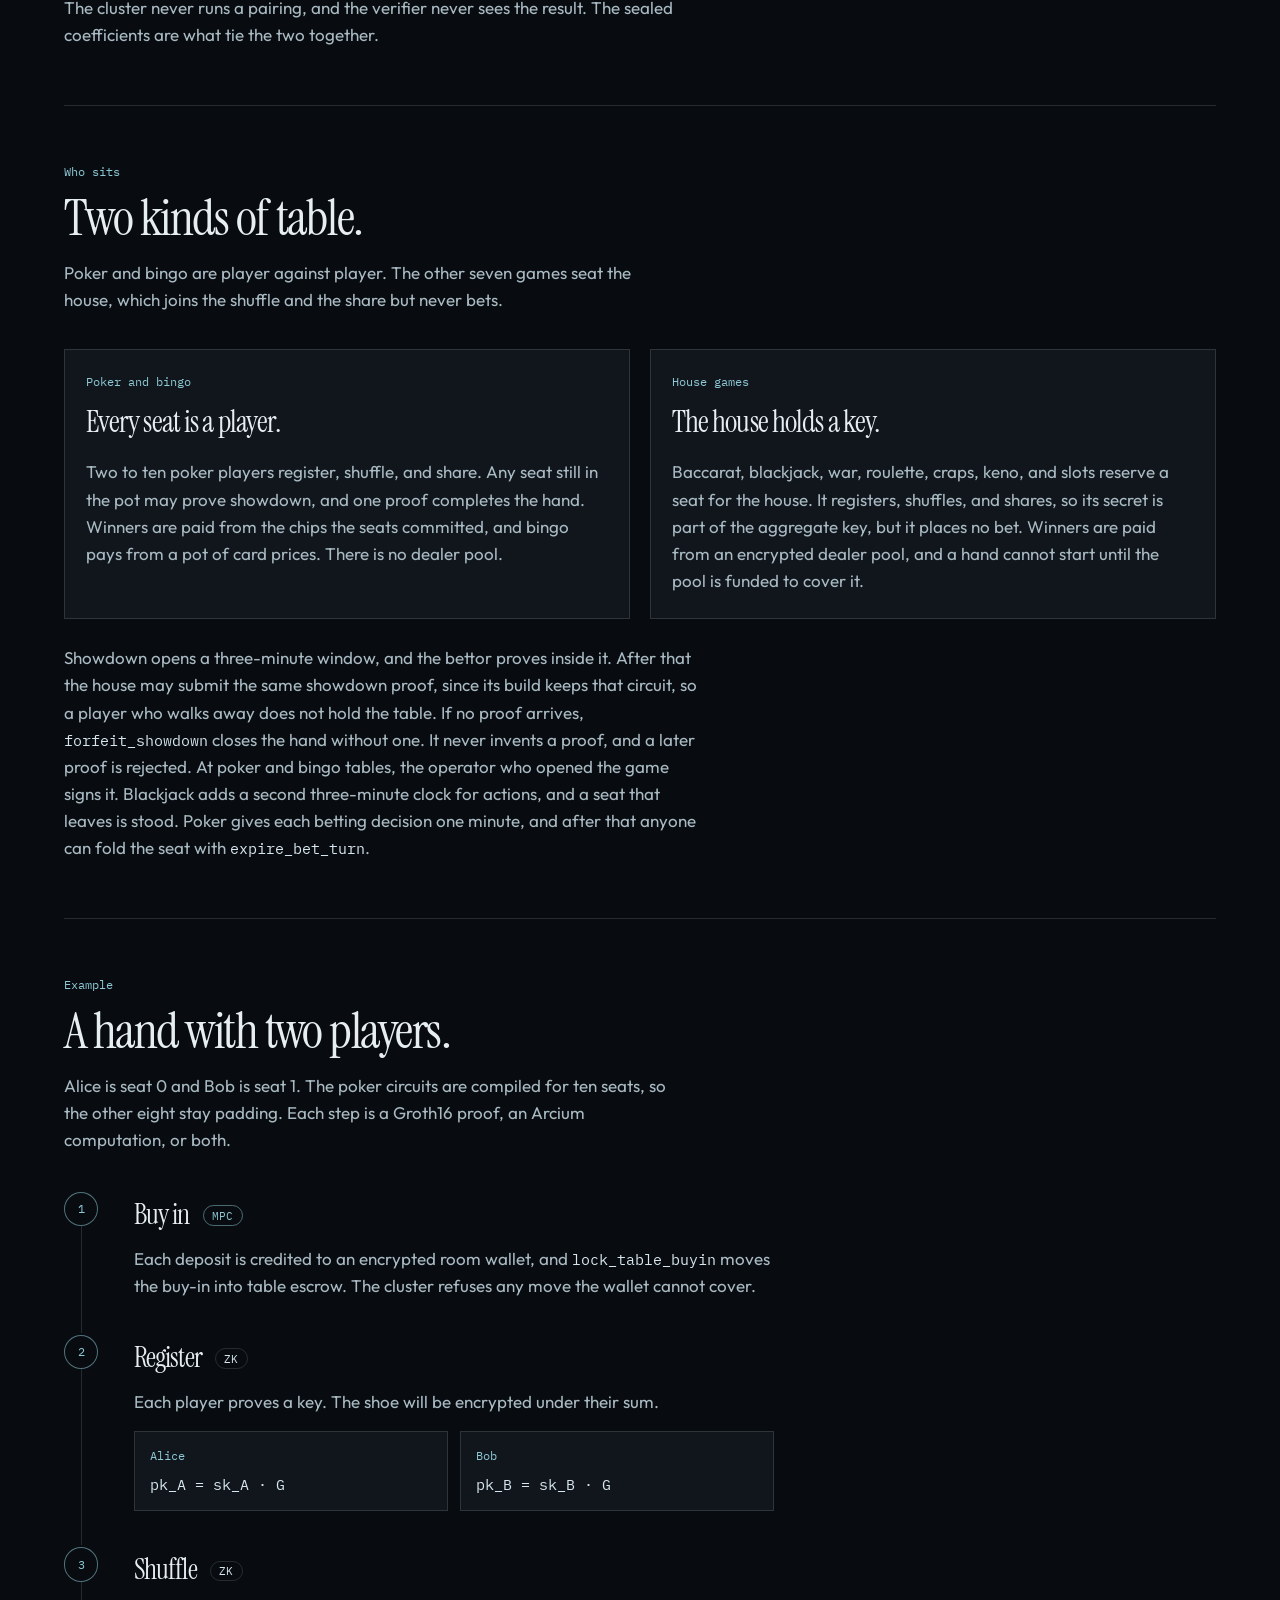
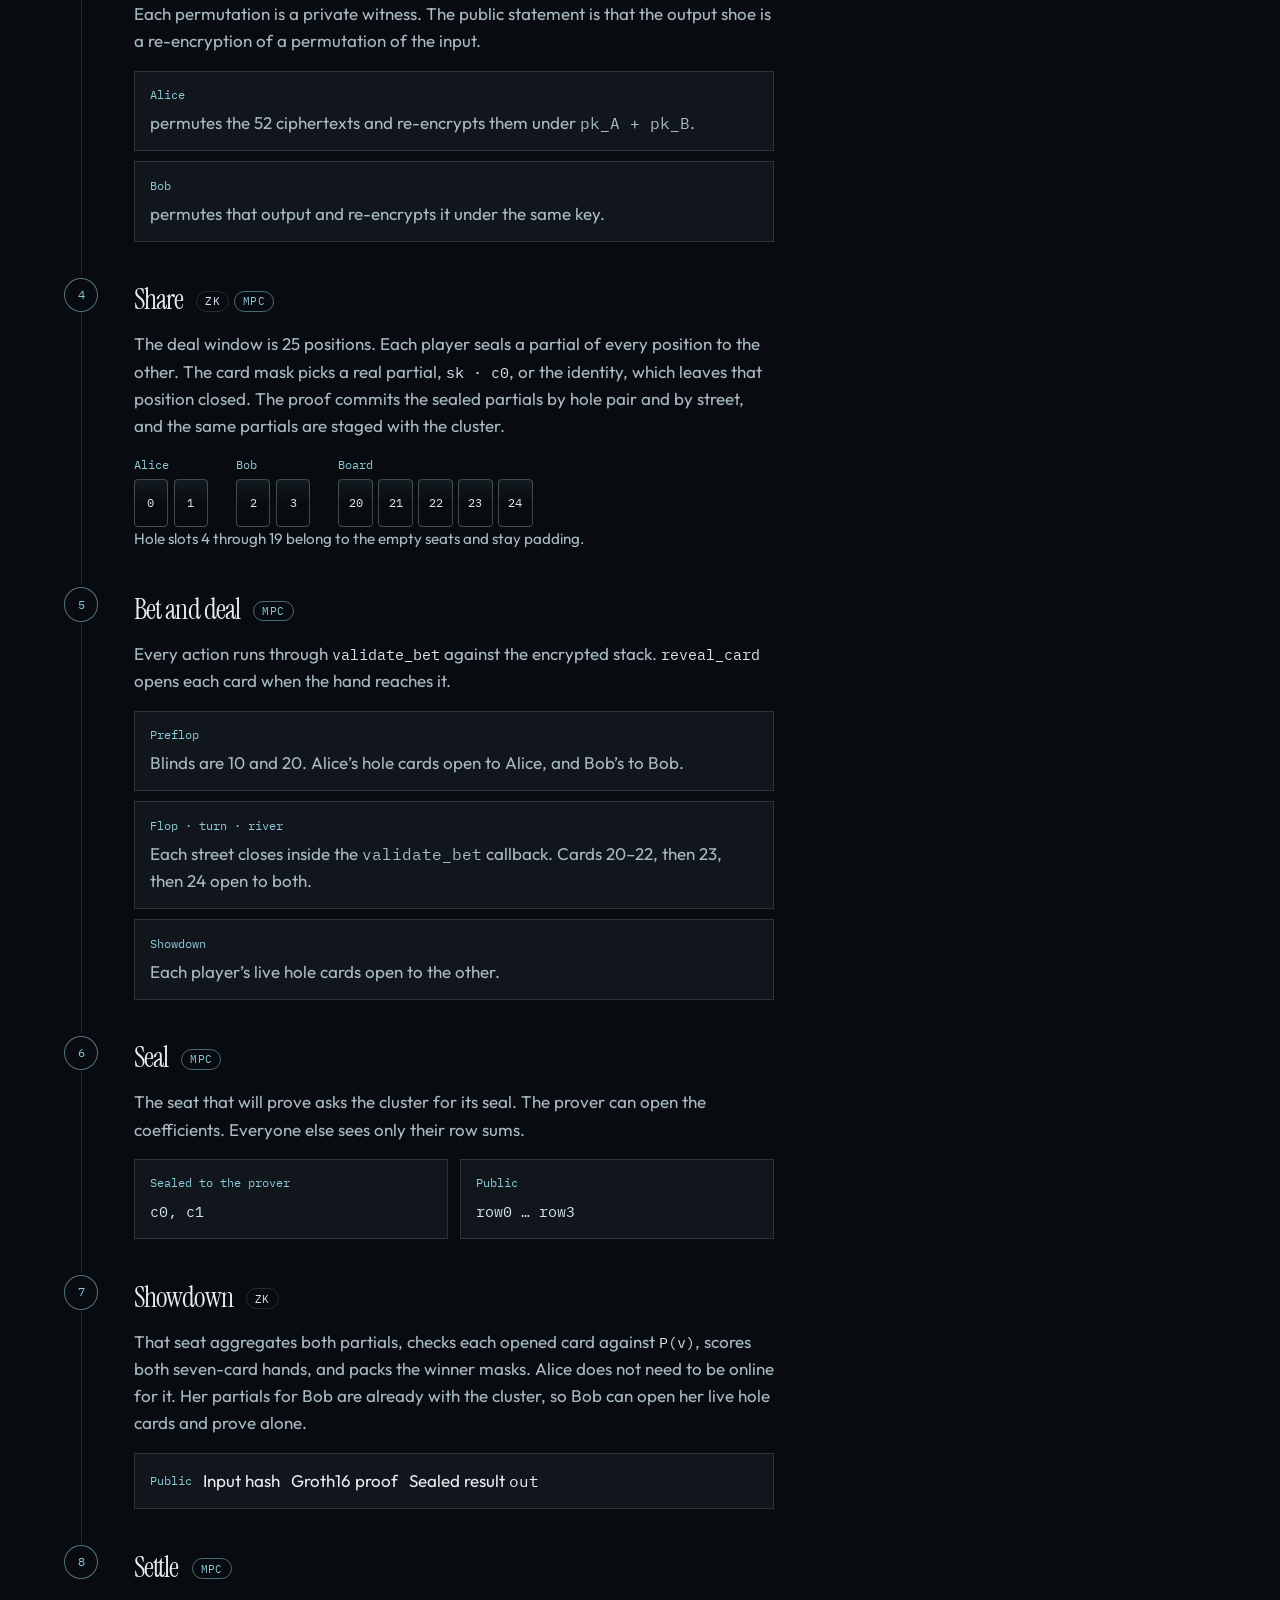
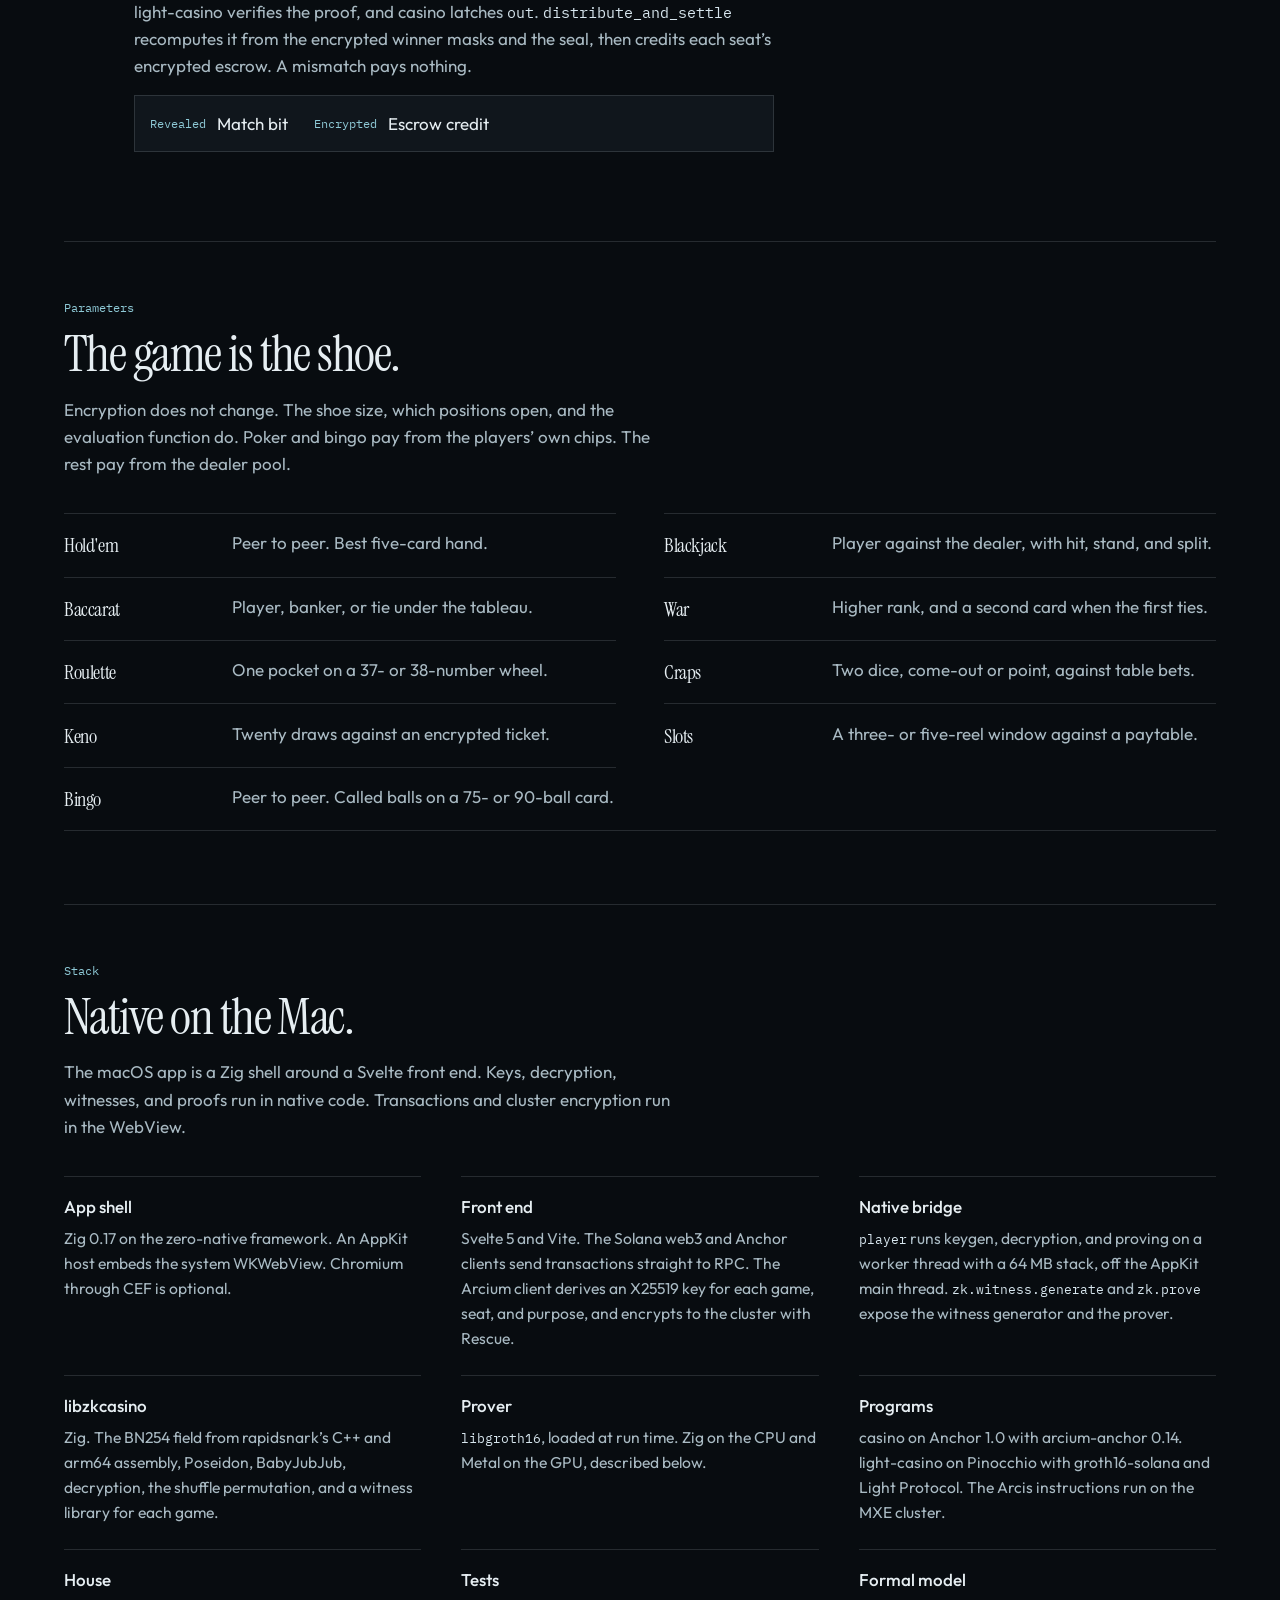
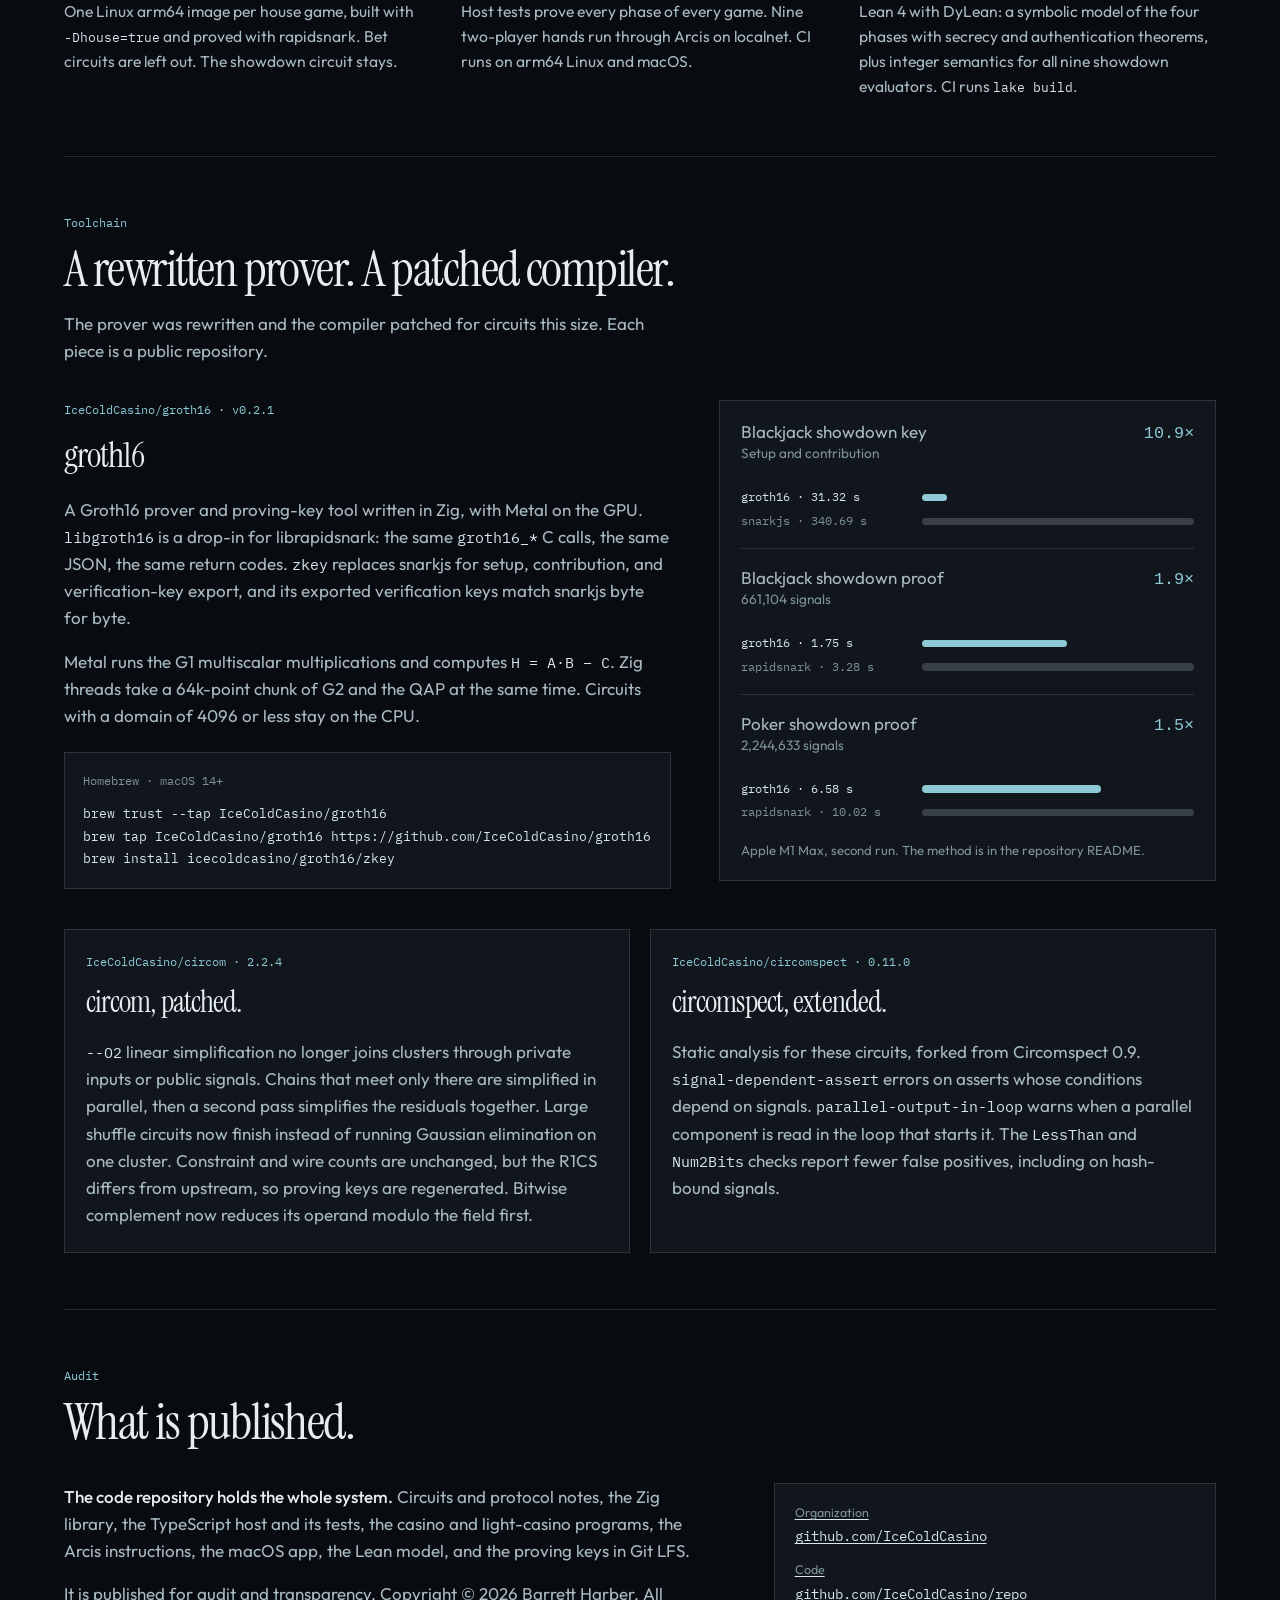
==== commit 5cfe7e78: "Date the patent filing as September 18, 2026." ====
--- a/index.html
+++ b/index.html
@@ -174,7 +174,8 @@
           <h2 id="history-title">Fifty years to a receipt.</h2>
           <p class="deck">
             A fair hand for people who are not in the same room, with nothing
-            revealed but the result. Years are the year of the paper.
+            revealed but the result. Years are the year of the paper. The
+            last date is the day this protocol was filed.
           </p>
         </div>
         <ol class="timeline">
@@ -373,15 +374,16 @@
           </li>
           <li class="era"><h3>This protocol</h3></li>
           <li class="now">
-            <span class="when">Pending</span>
+            <time datetime="2026-09-18">2026</time>
             <div>
               <h3>USPTO 19/811,546.</h3>
               <p>
-                This protocol is patent pending. Each party proves a key, the
-                shoe is shuffled and re-encrypted under the sum of those keys,
-                and a partial decryption stays sealed until a value should
-                open. The opened values are evaluated in a proof, and the
-                faces stay off the public record. A card, a die, a reel stop,
+                Filed September 18, 2026. Patent pending. Each party proves a
+                key, the shoe is shuffled and re-encrypted under the sum of
+                those keys, and a partial decryption stays sealed until a
+                value should open. The opened values are evaluated in a
+                proof, and the faces stay off the public record. A card, a
+                die, a reel stop,
                 and a bingo ball are the same shoe with a different evaluation.
               </p>
             </div>
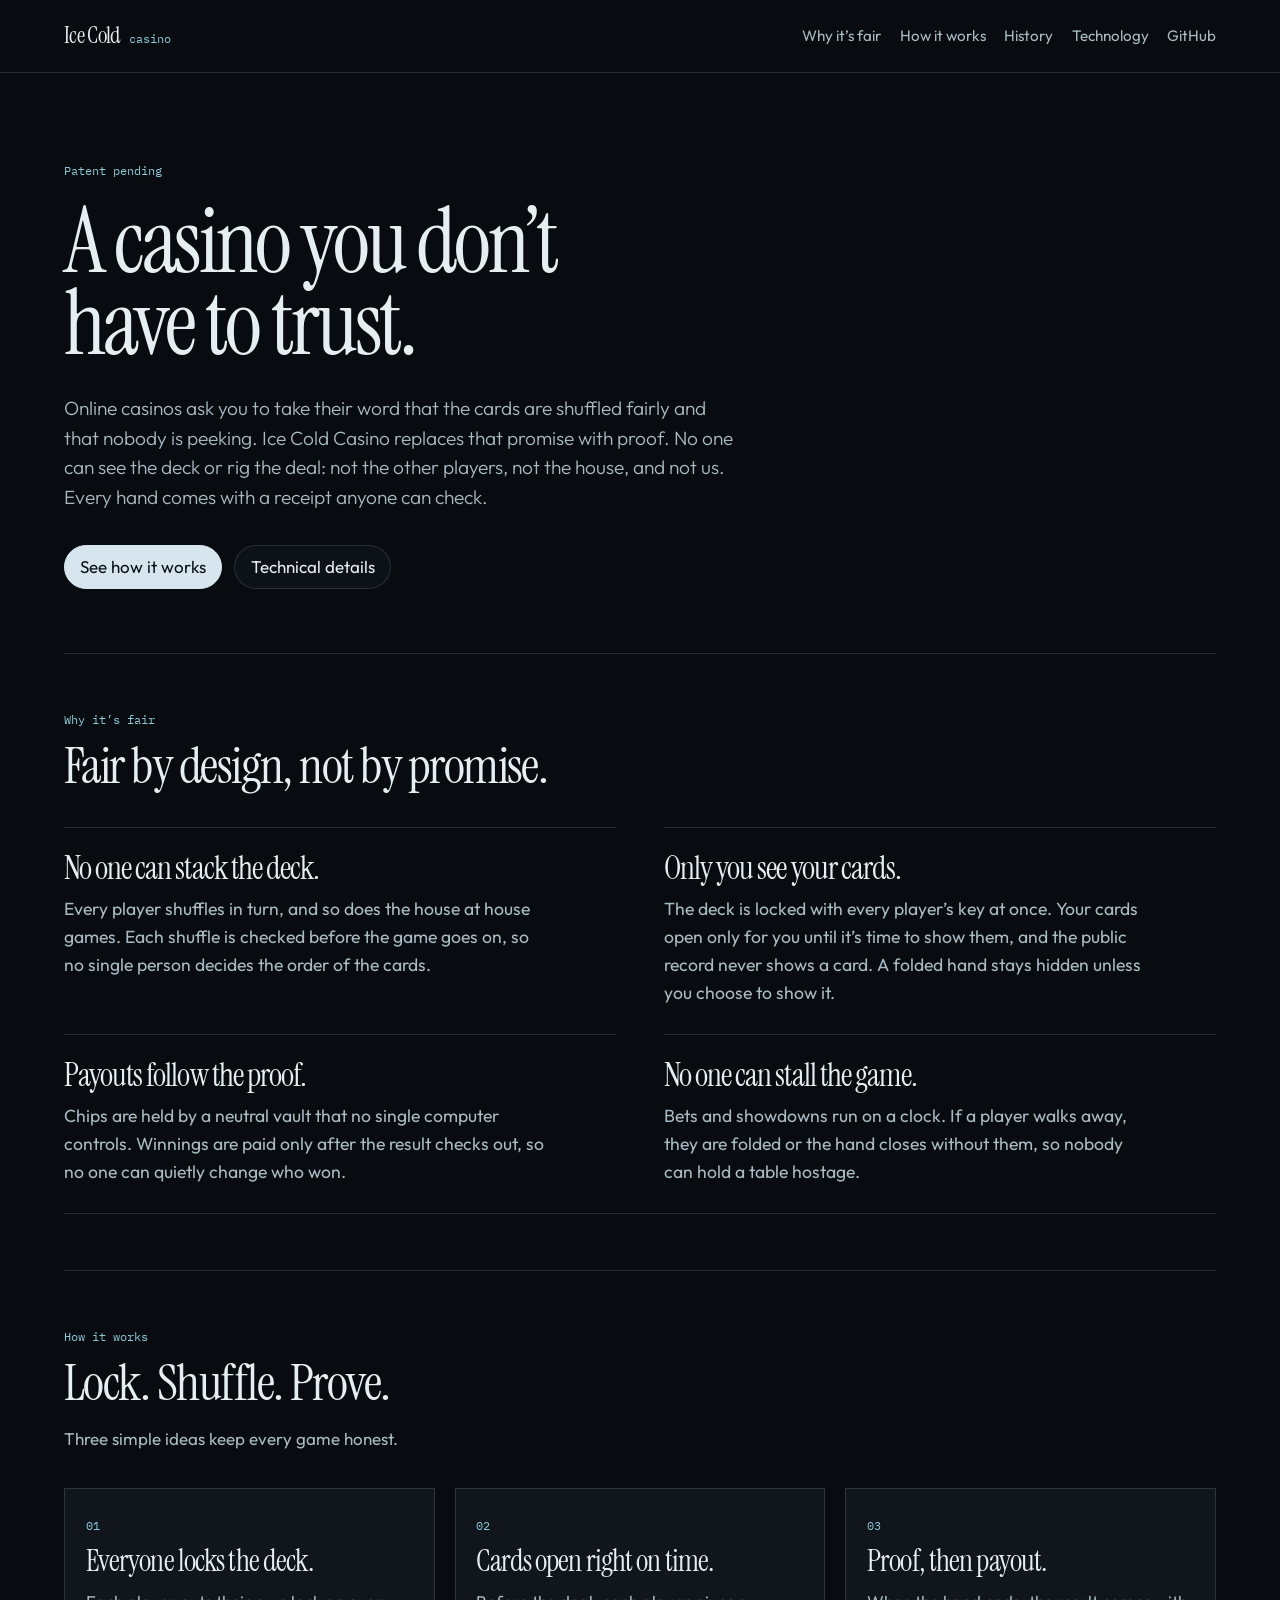
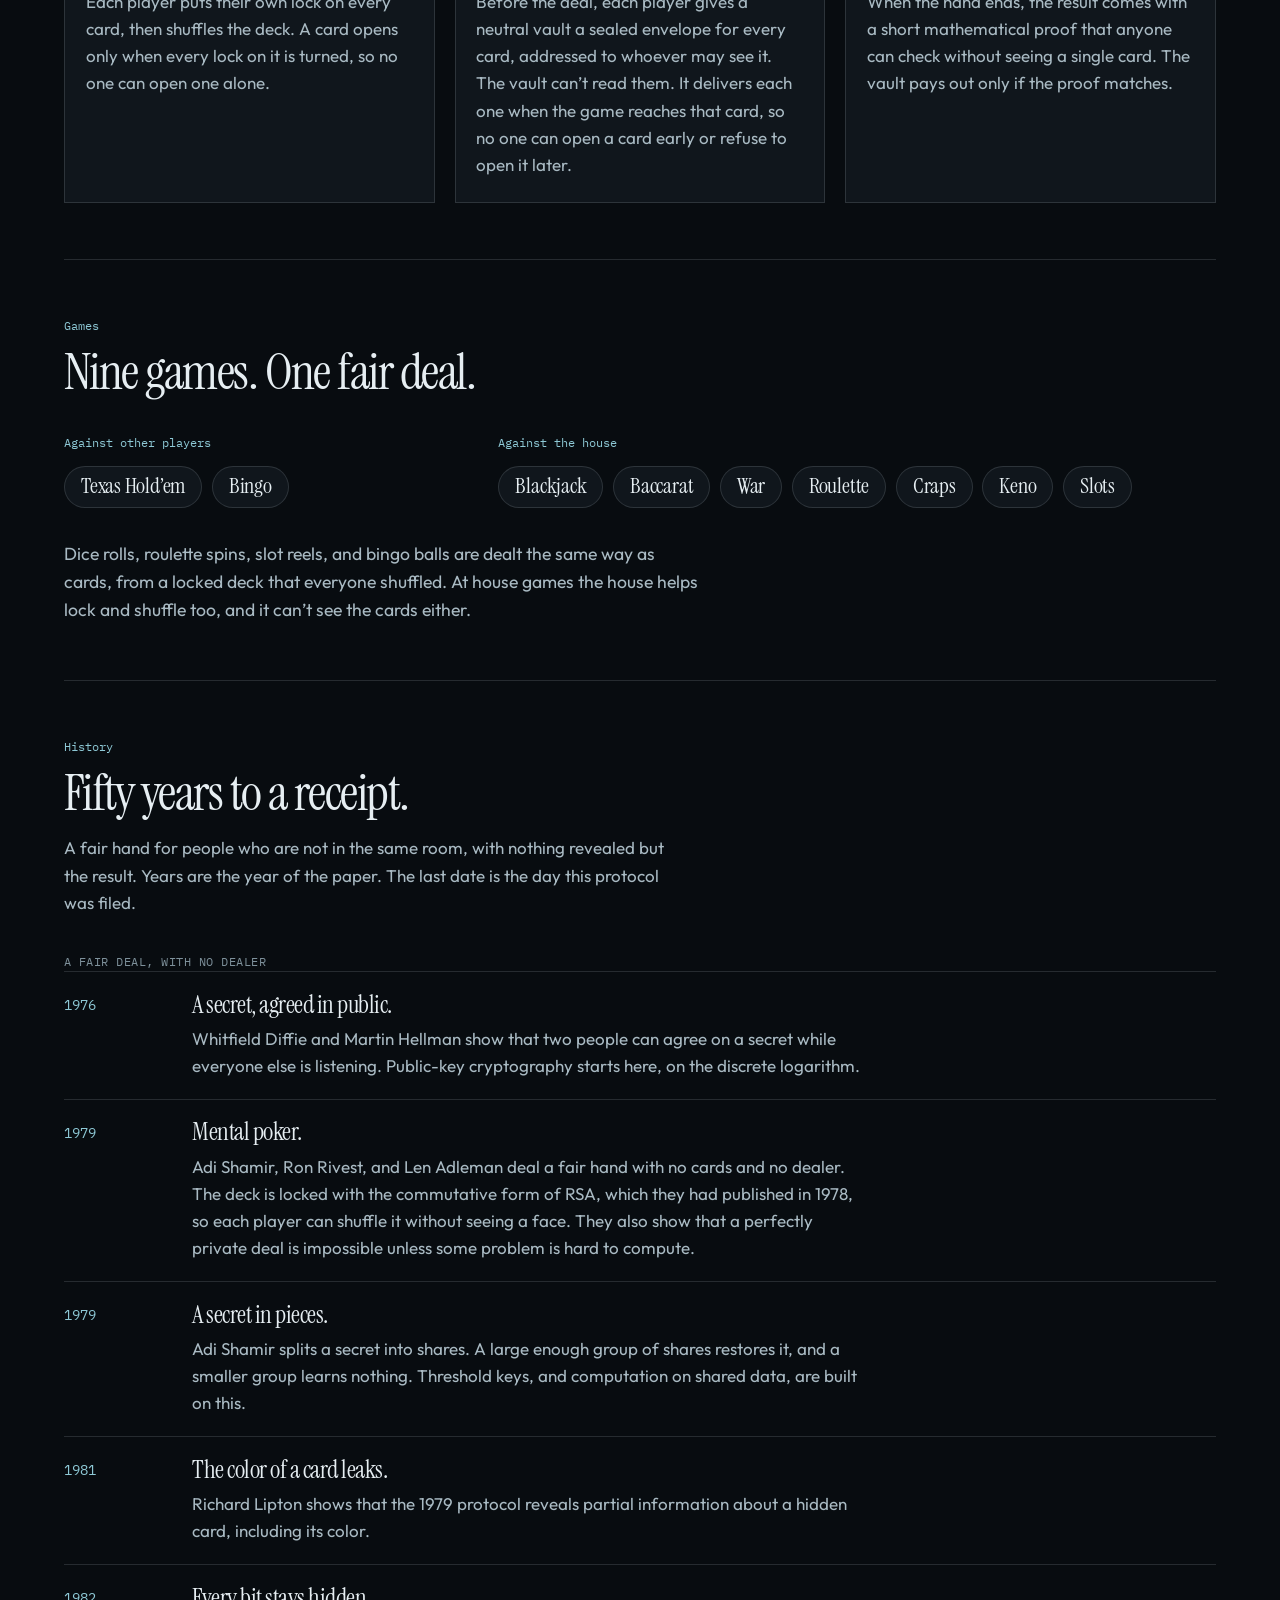
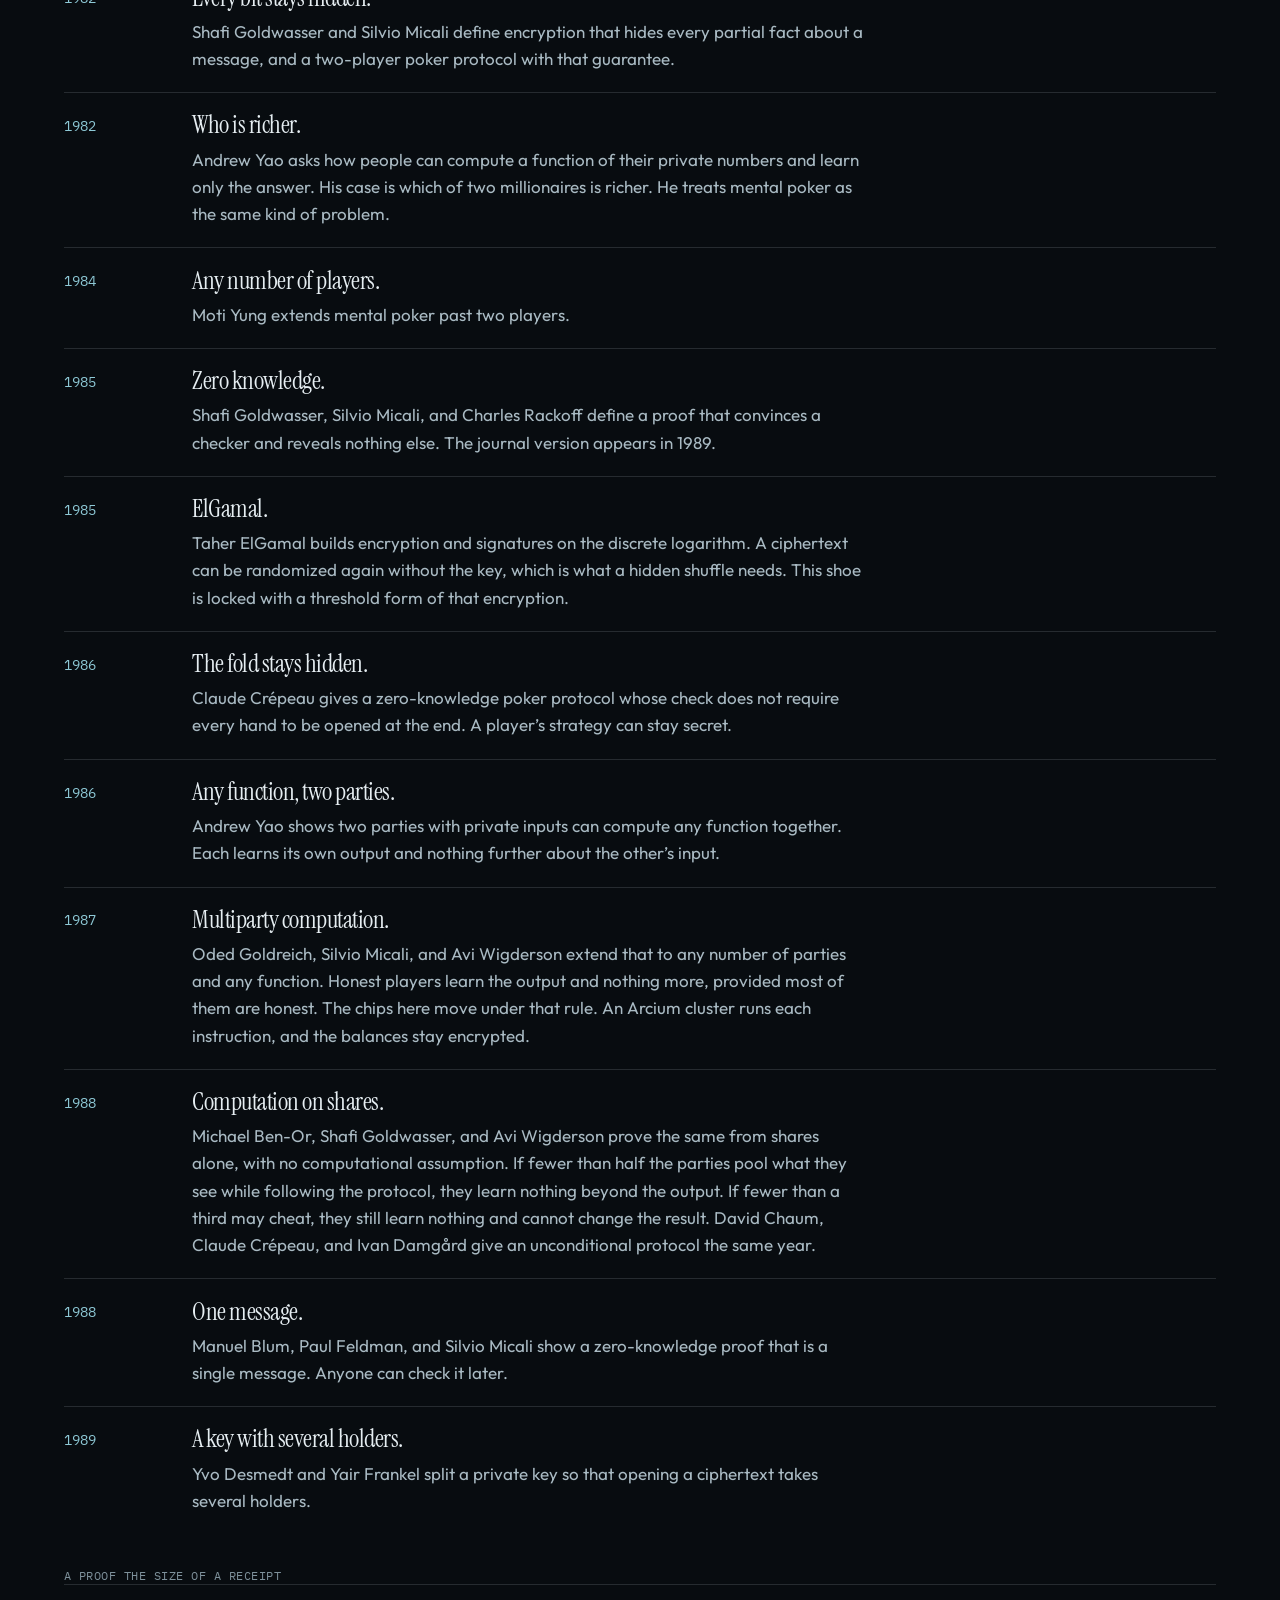
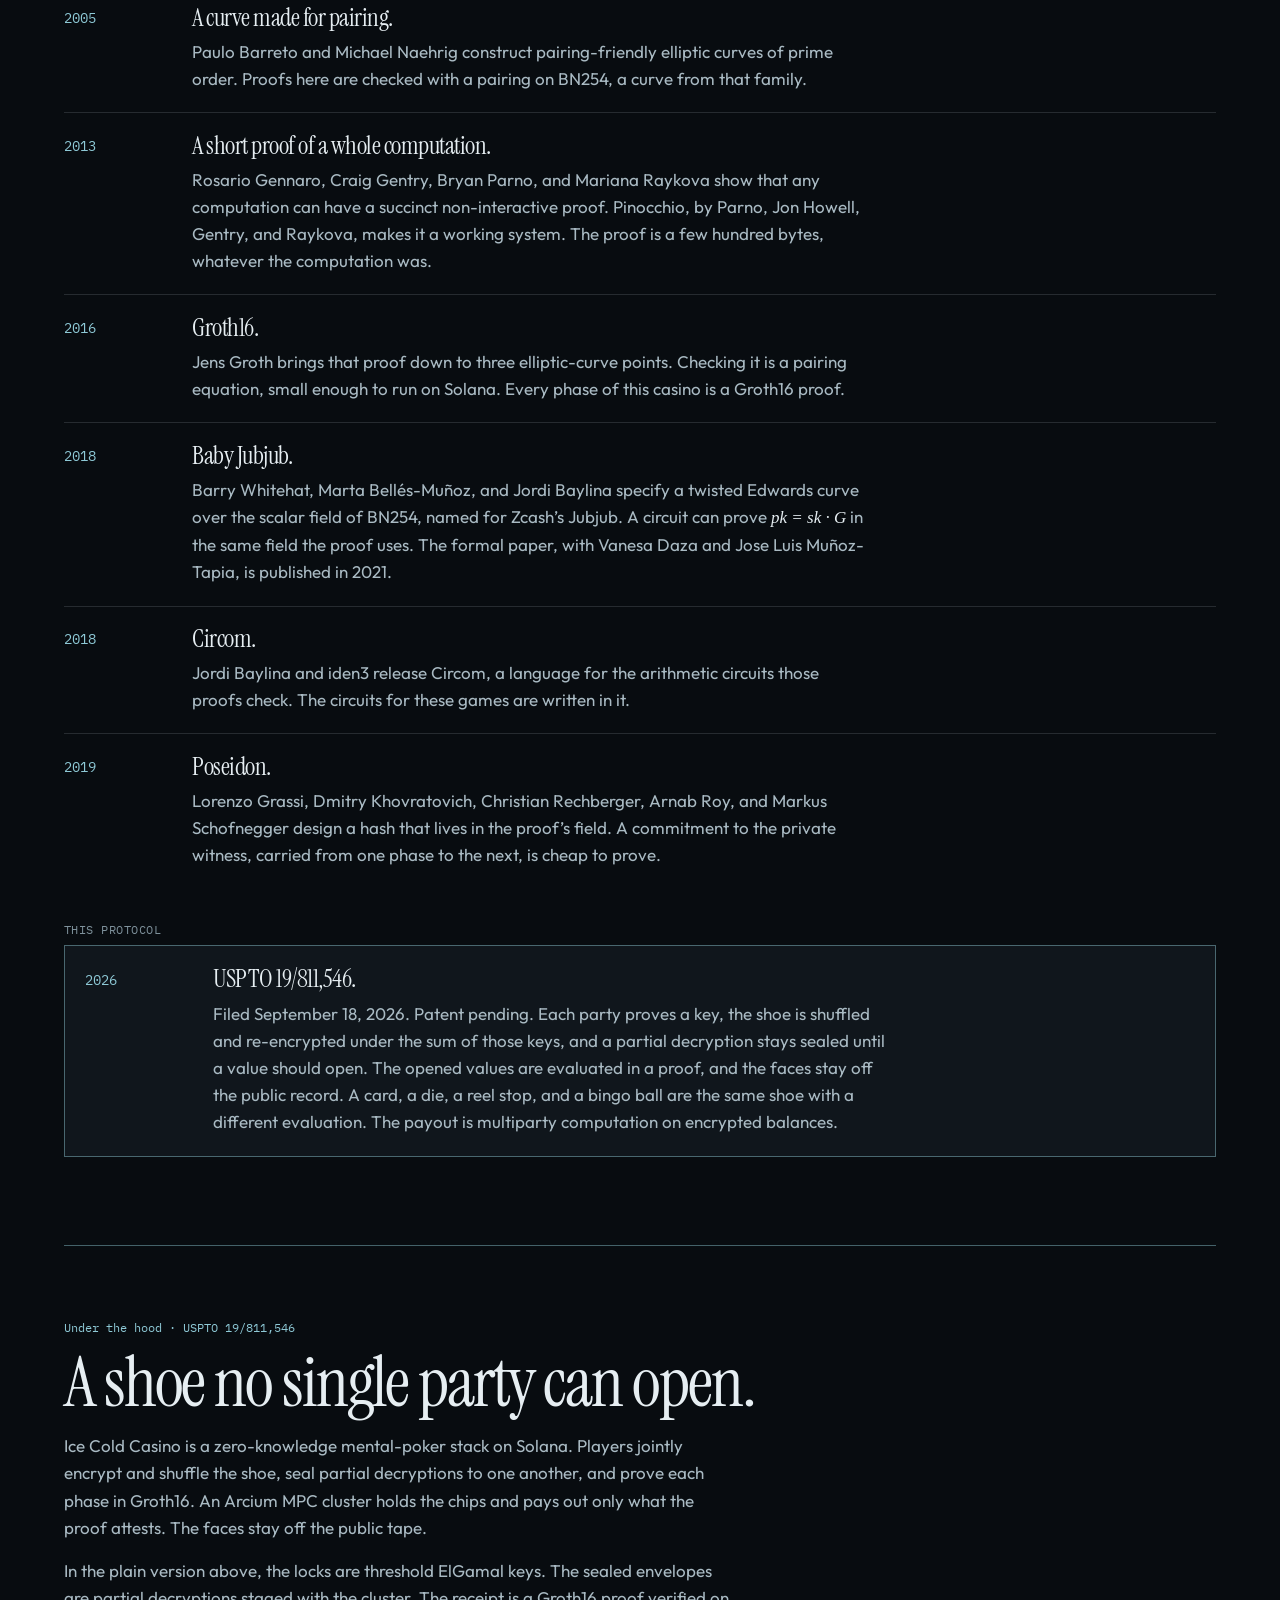
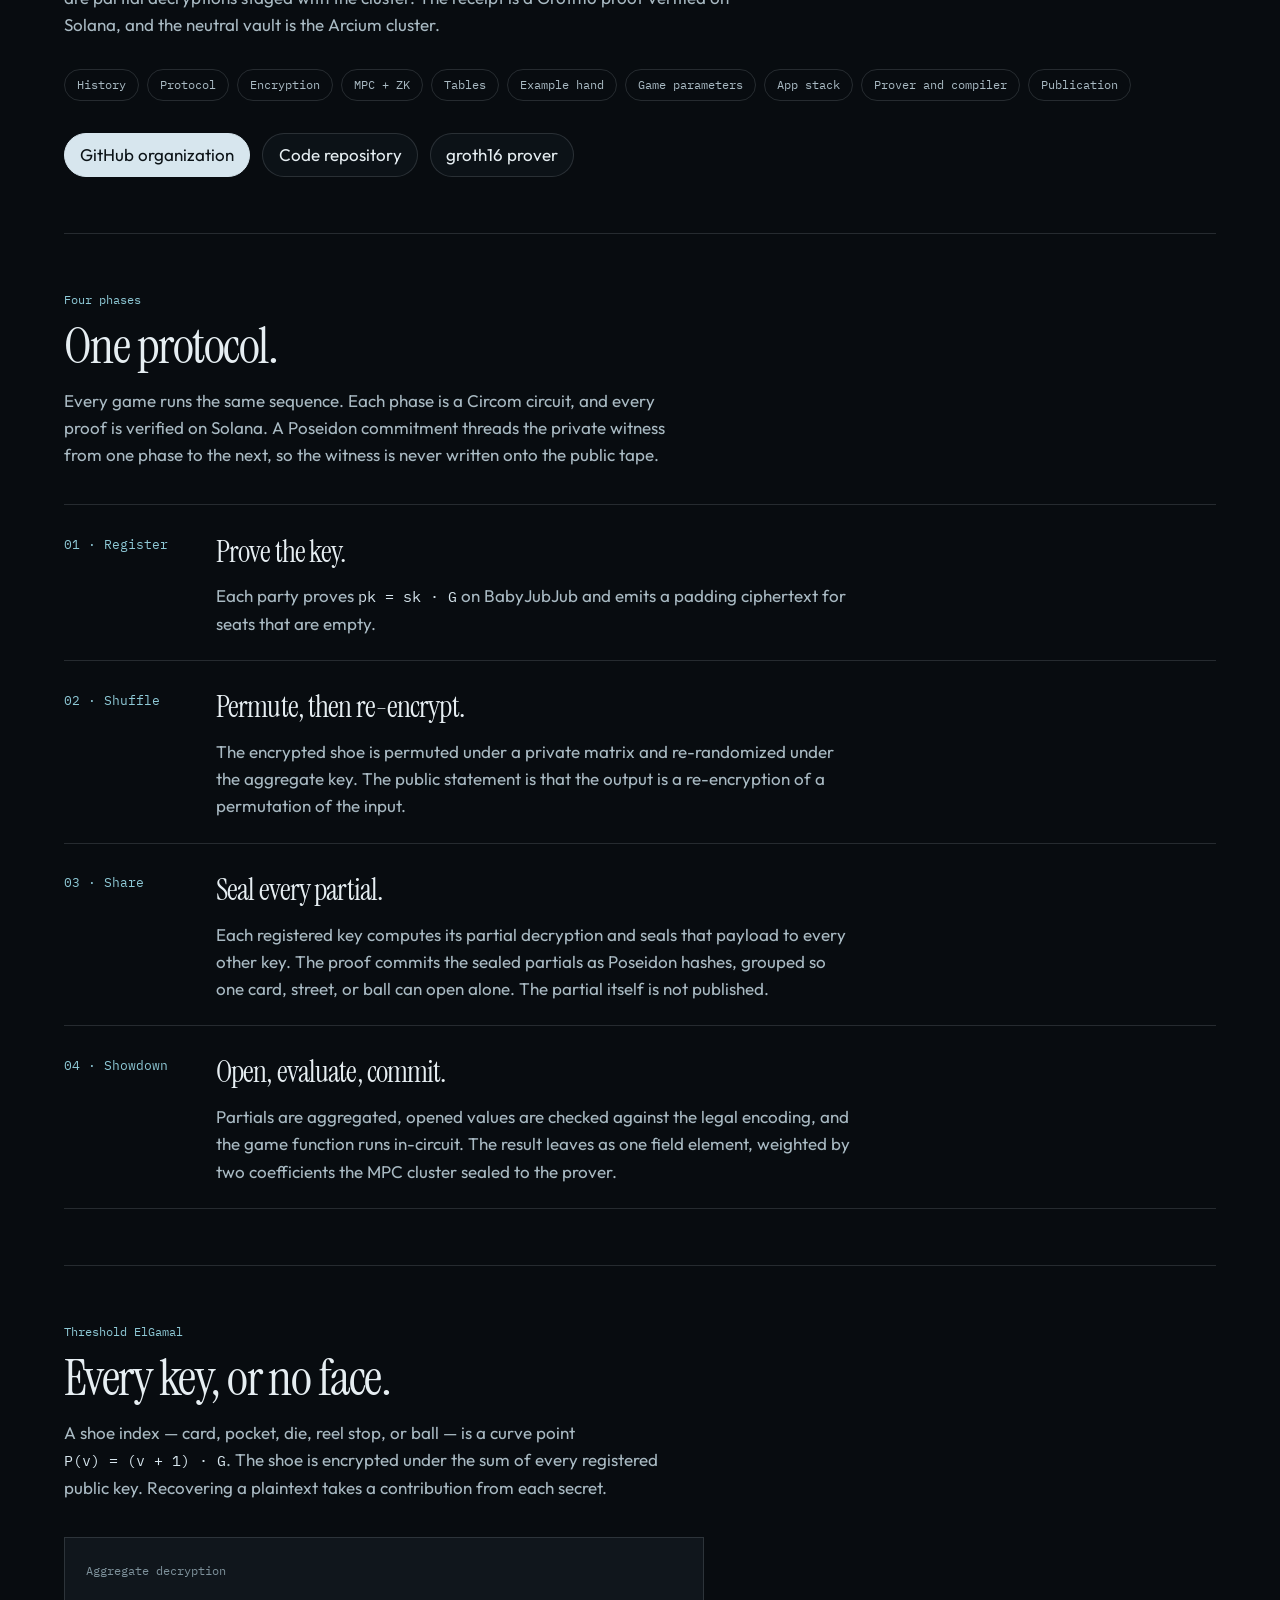
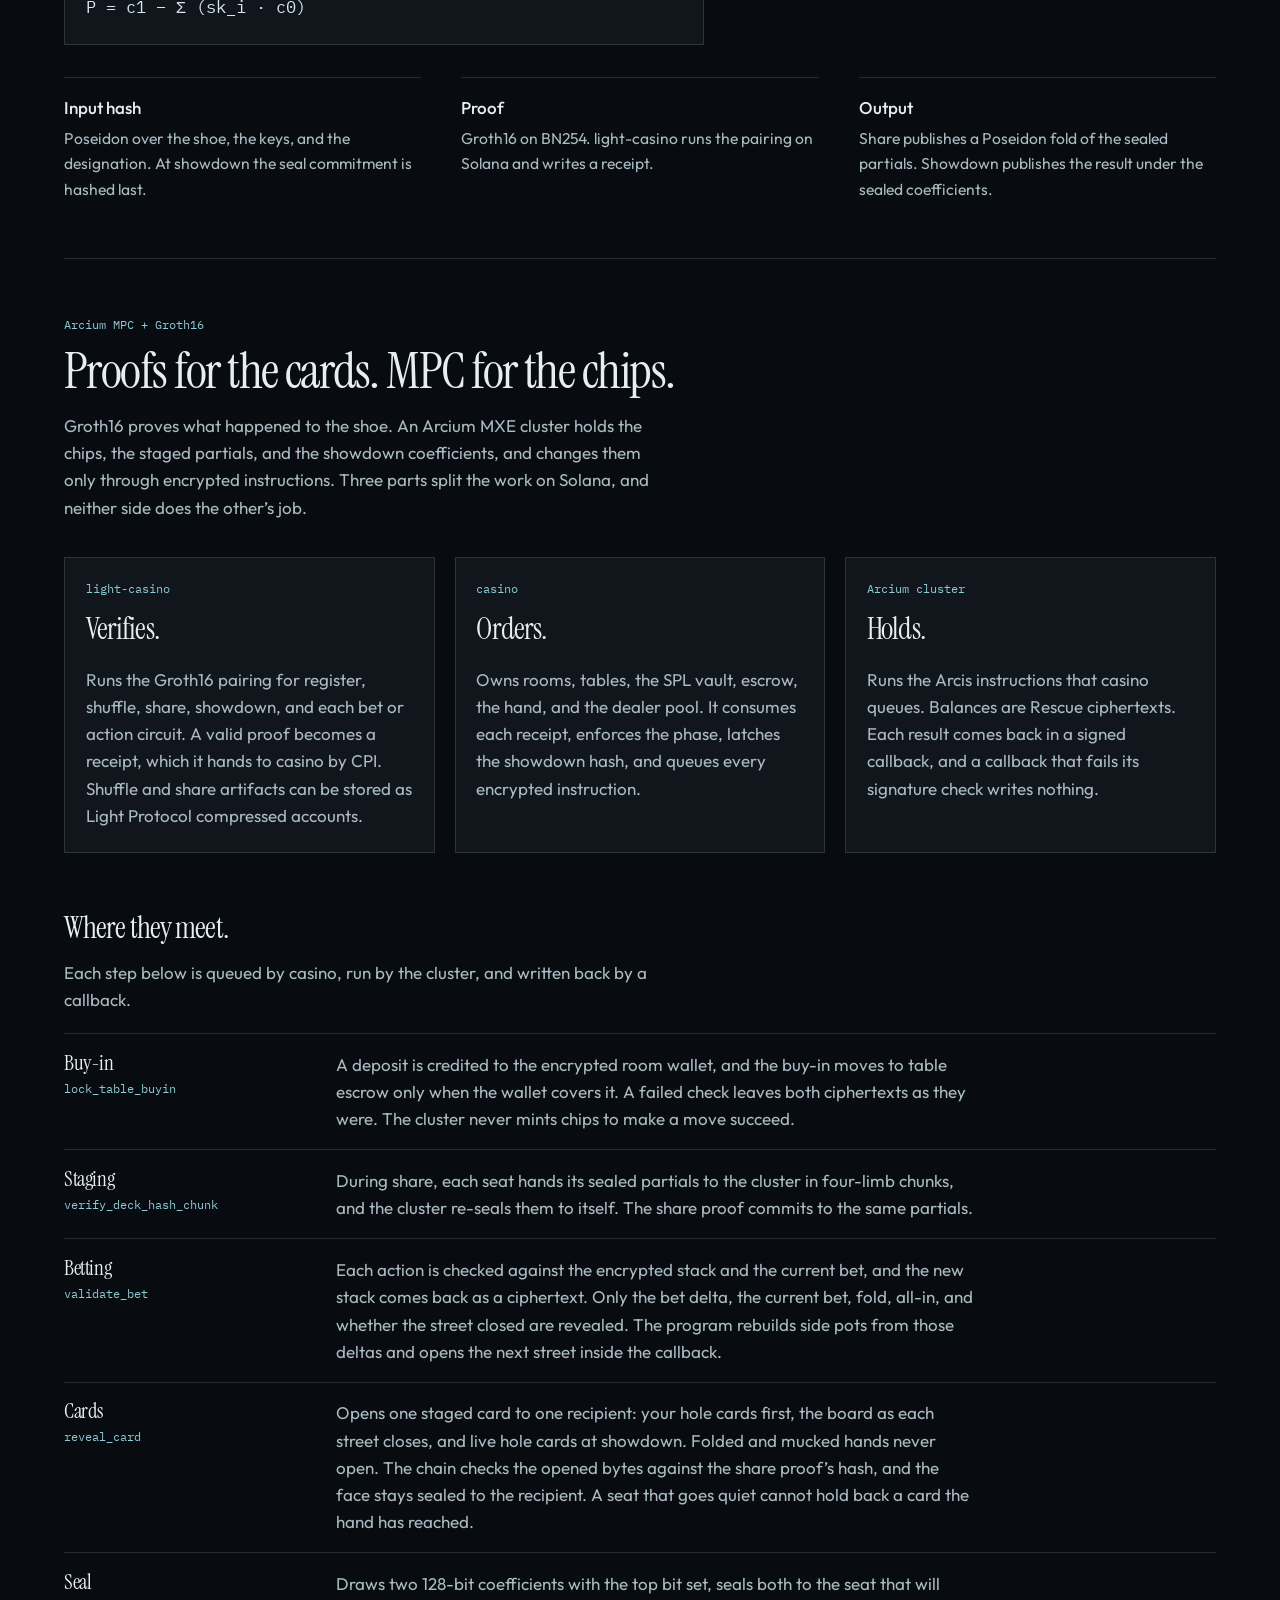
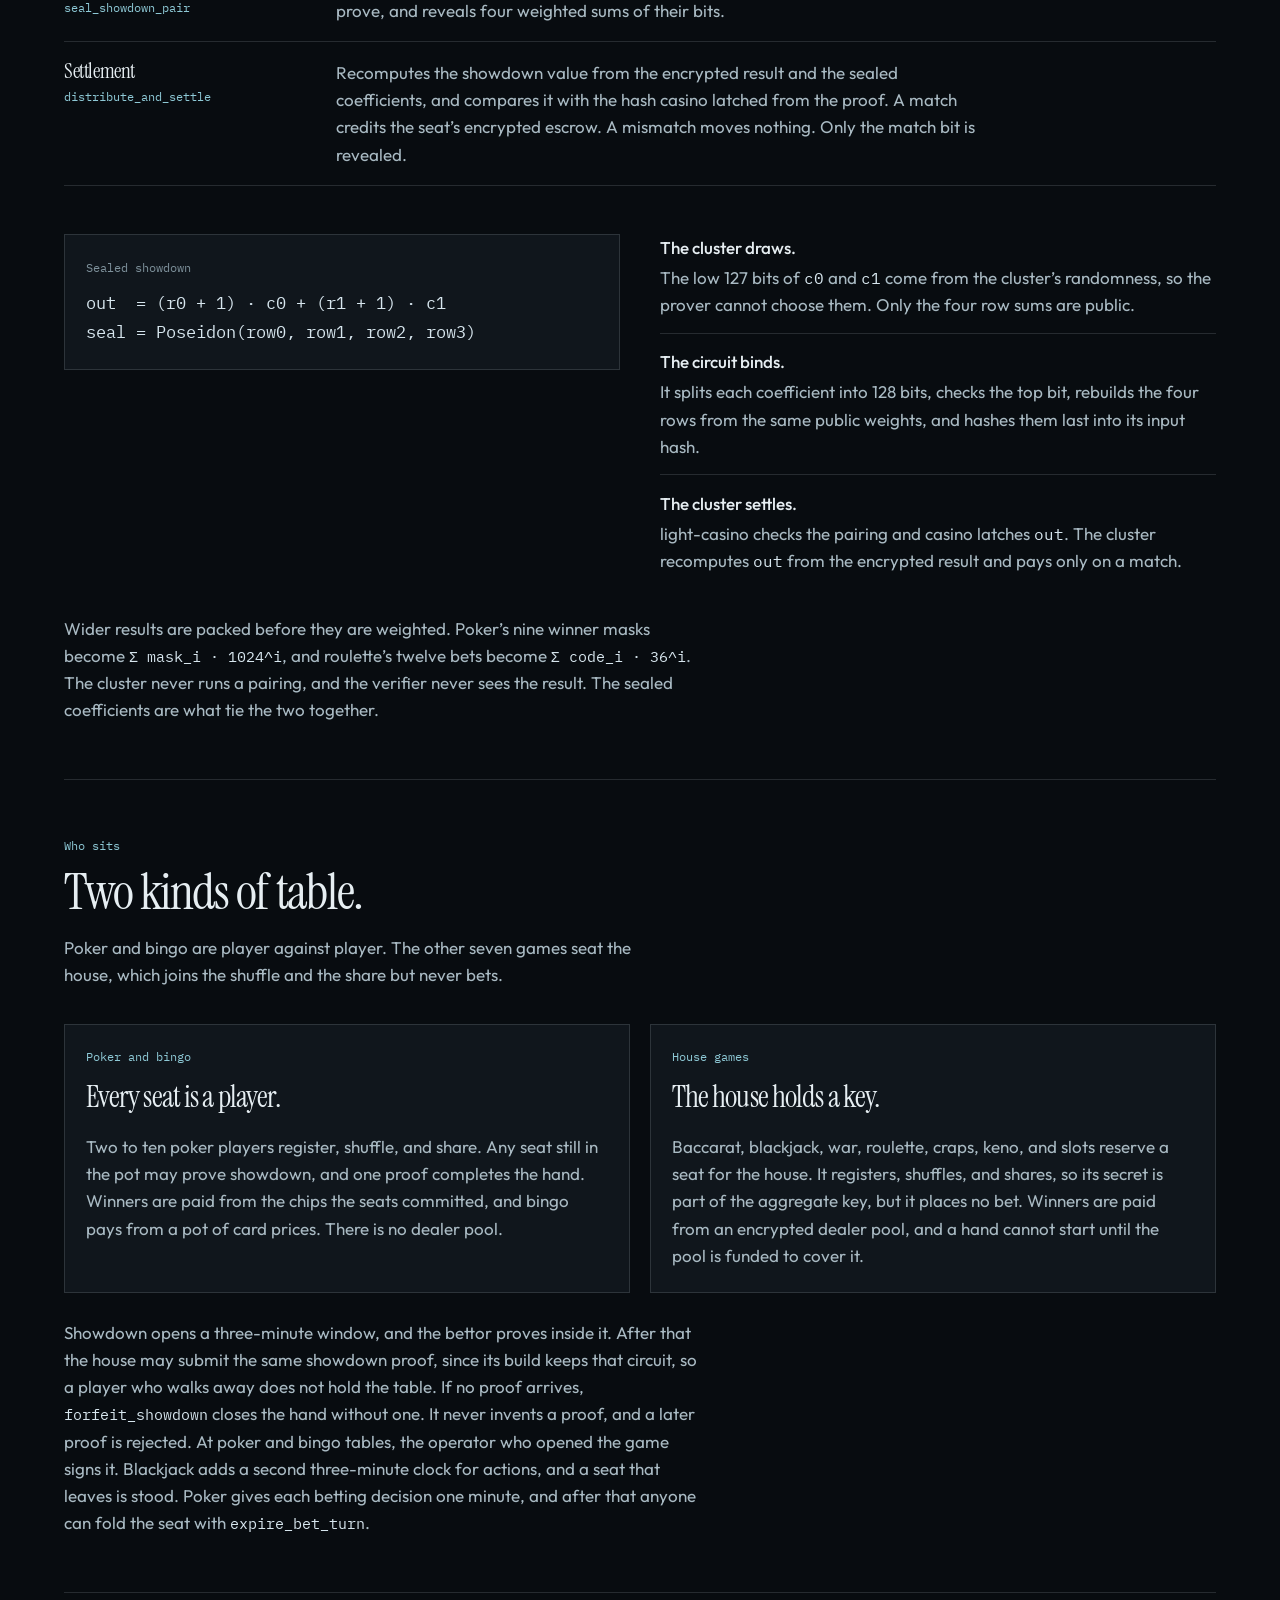
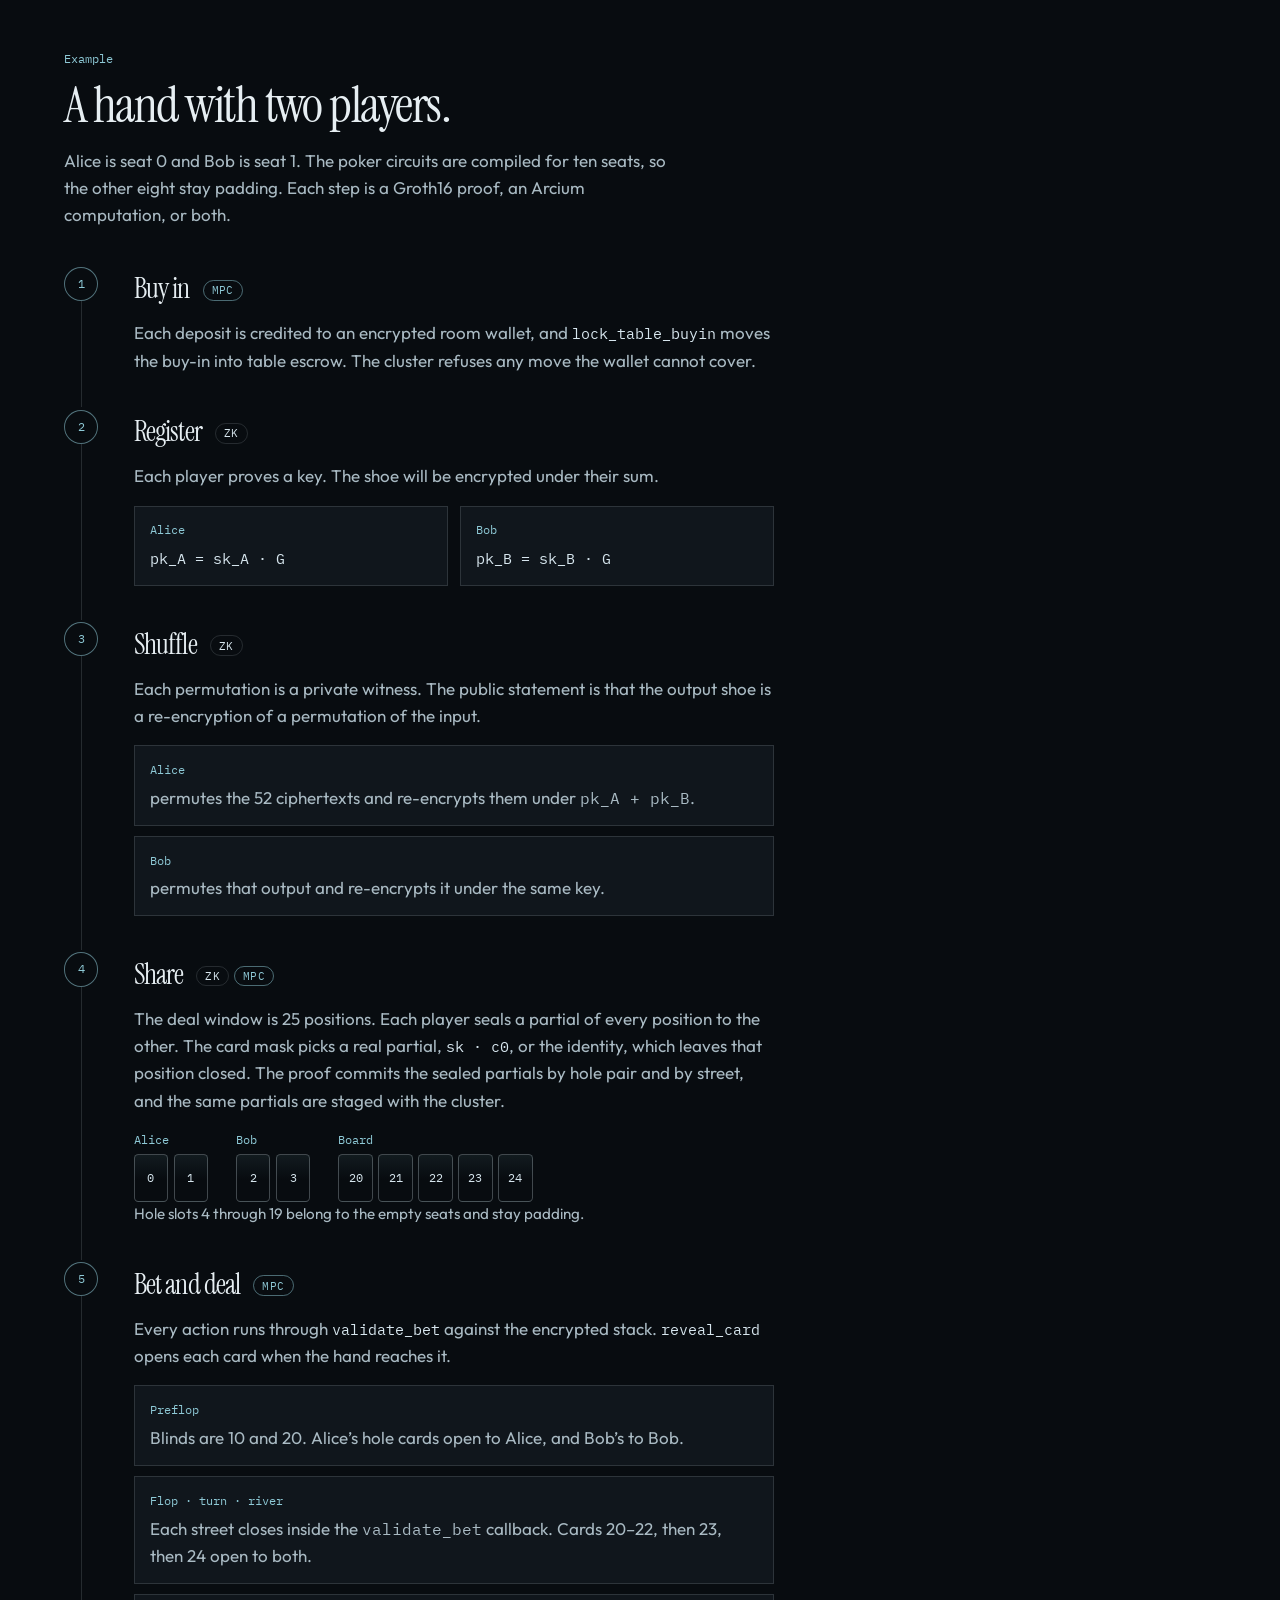
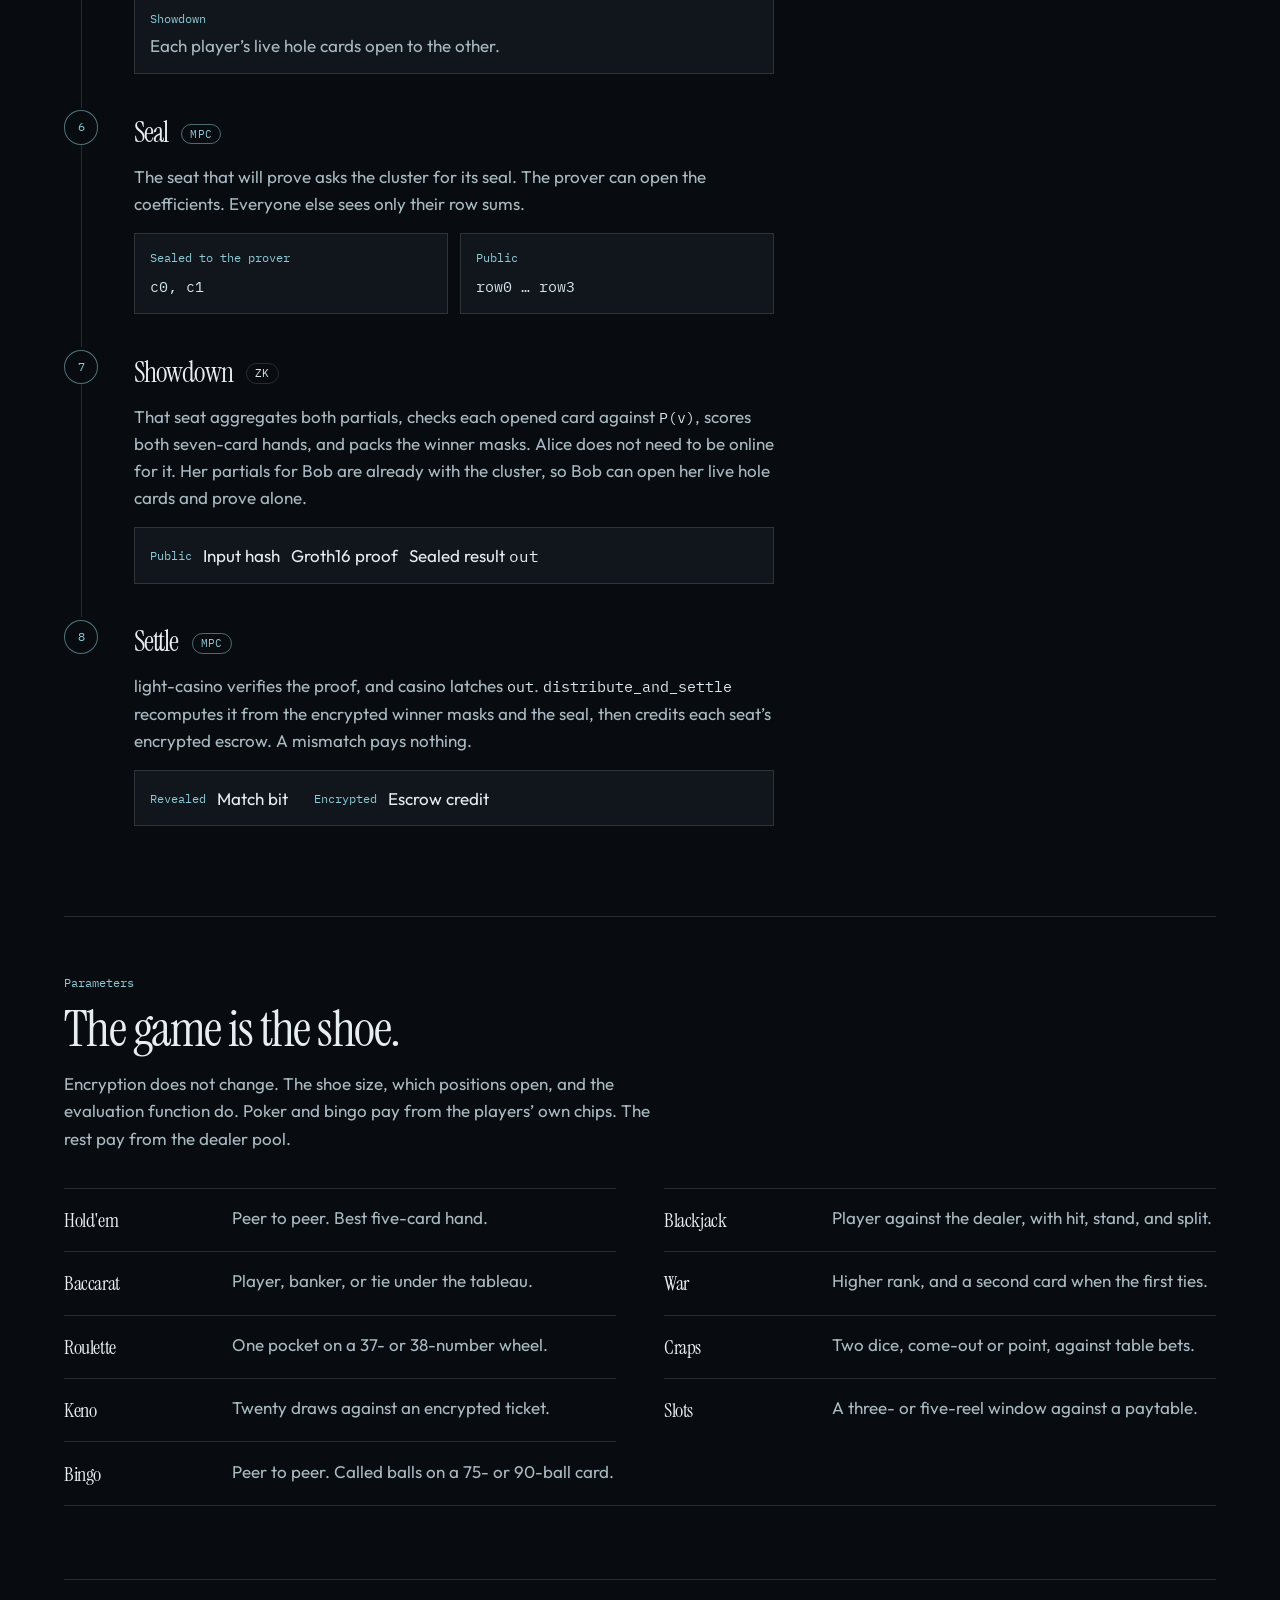
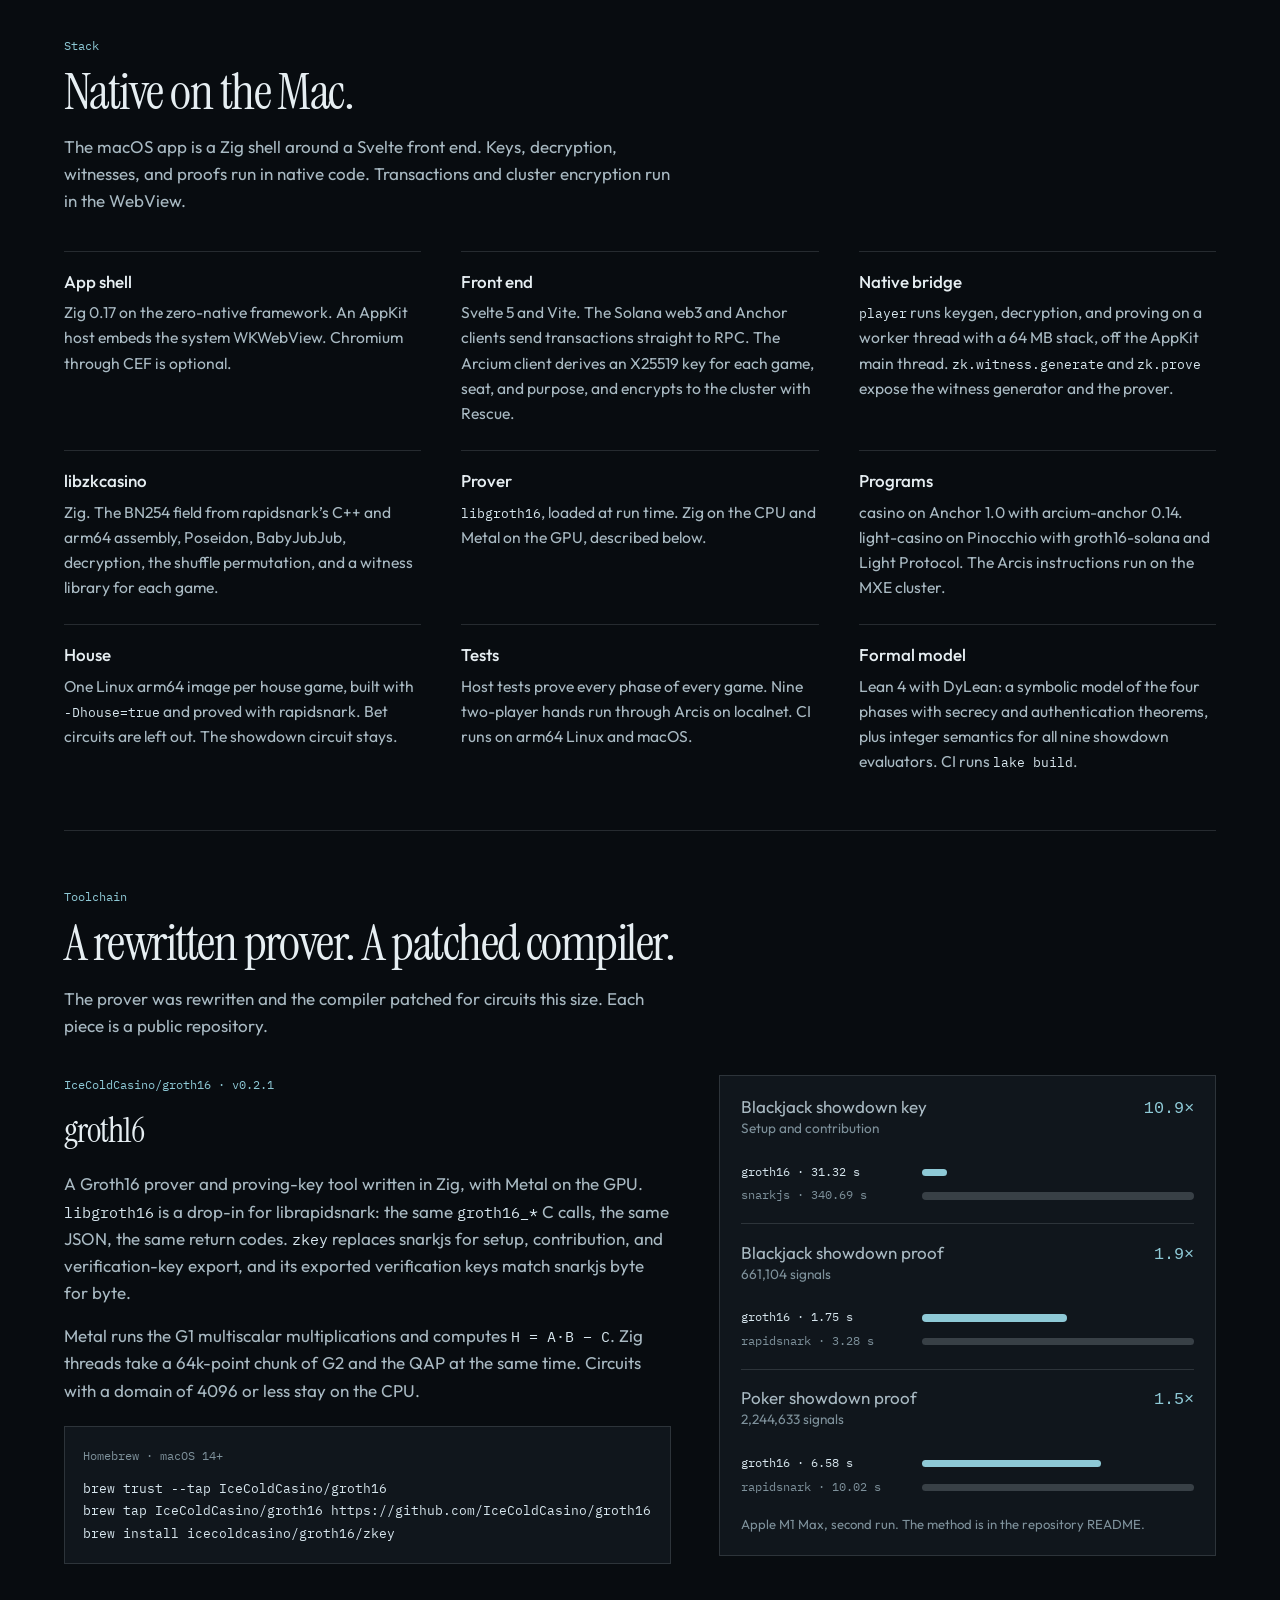
==== commit b228edb1: "Add the multiparty computation lineage to the history." ====
--- a/index.html
+++ b/index.html
@@ -206,6 +206,18 @@
             </div>
           </li>
           <li>
+            <time datetime="1979">1979</time>
+            <div>
+              <h3>A secret in pieces.</h3>
+              <p>
+                Adi Shamir splits a secret into shares. A large enough group
+                of shares restores it, and a smaller group learns nothing.
+                Threshold keys, and computation on shared data, are built on
+                this.
+              </p>
+            </div>
+          </li>
+          <li>
             <time datetime="1981">1981</time>
             <div>
               <h3>The color of a card leaks.</h3>
@@ -223,6 +235,18 @@
                 Shafi Goldwasser and Silvio Micali define encryption that hides
                 every partial fact about a message, and a two-player poker
                 protocol with that guarantee.
+              </p>
+            </div>
+          </li>
+          <li>
+            <time datetime="1982">1982</time>
+            <div>
+              <h3>Who is richer.</h3>
+              <p>
+                Andrew Yao asks how people can compute a function of their
+                private numbers and learn only the answer. His case is which
+                of two millionaires is richer. He treats mental poker as the
+                same kind of problem.
               </p>
             </div>
           </li>
@@ -268,13 +292,41 @@
             </div>
           </li>
           <li>
+            <time datetime="1986">1986</time>
+            <div>
+              <h3>Any function, two parties.</h3>
+              <p>
+                Andrew Yao shows two parties with private inputs can compute
+                any function together. Each learns its own output and nothing
+                further about the other’s input.
+              </p>
+            </div>
+          </li>
+          <li>
             <time datetime="1987">1987</time>
             <div>
-              <h3>Any mental game.</h3>
-              <p>
-                Oded Goldreich, Silvio Micali, and Avi Wigderson show how to
-                play any game so that honest players learn the outcome and
-                nothing more, provided most of the players are honest.
+              <h3>Multiparty computation.</h3>
+              <p>
+                Oded Goldreich, Silvio Micali, and Avi Wigderson extend that
+                to any number of parties and any function. Honest players
+                learn the output and nothing more, provided most of them are
+                honest. The chips here move under that rule. An Arcium cluster
+                runs each instruction, and the balances stay encrypted.
+              </p>
+            </div>
+          </li>
+          <li>
+            <time datetime="1988">1988</time>
+            <div>
+              <h3>Computation on shares.</h3>
+              <p>
+                Michael Ben-Or, Shafi Goldwasser, and Avi Wigderson prove the
+                same from shares alone, with no computational assumption. If
+                fewer than half the parties pool what they see while following
+                the protocol, they learn nothing beyond the output. If fewer than
+                a third may cheat, they still learn nothing and cannot change
+                the result. David Chaum, Claude Crépeau, and Ivan Damgård give
+                an unconditional protocol the same year.
               </p>
             </div>
           </li>
@@ -383,8 +435,9 @@
                 those keys, and a partial decryption stays sealed until a
                 value should open. The opened values are evaluated in a
                 proof, and the faces stay off the public record. A card, a
-                die, a reel stop,
-                and a bingo ball are the same shoe with a different evaluation.
+                die, a reel stop, and a bingo ball are the same shoe with a
+                different evaluation. The payout is multiparty computation on
+                encrypted balances.
               </p>
             </div>
           </li>
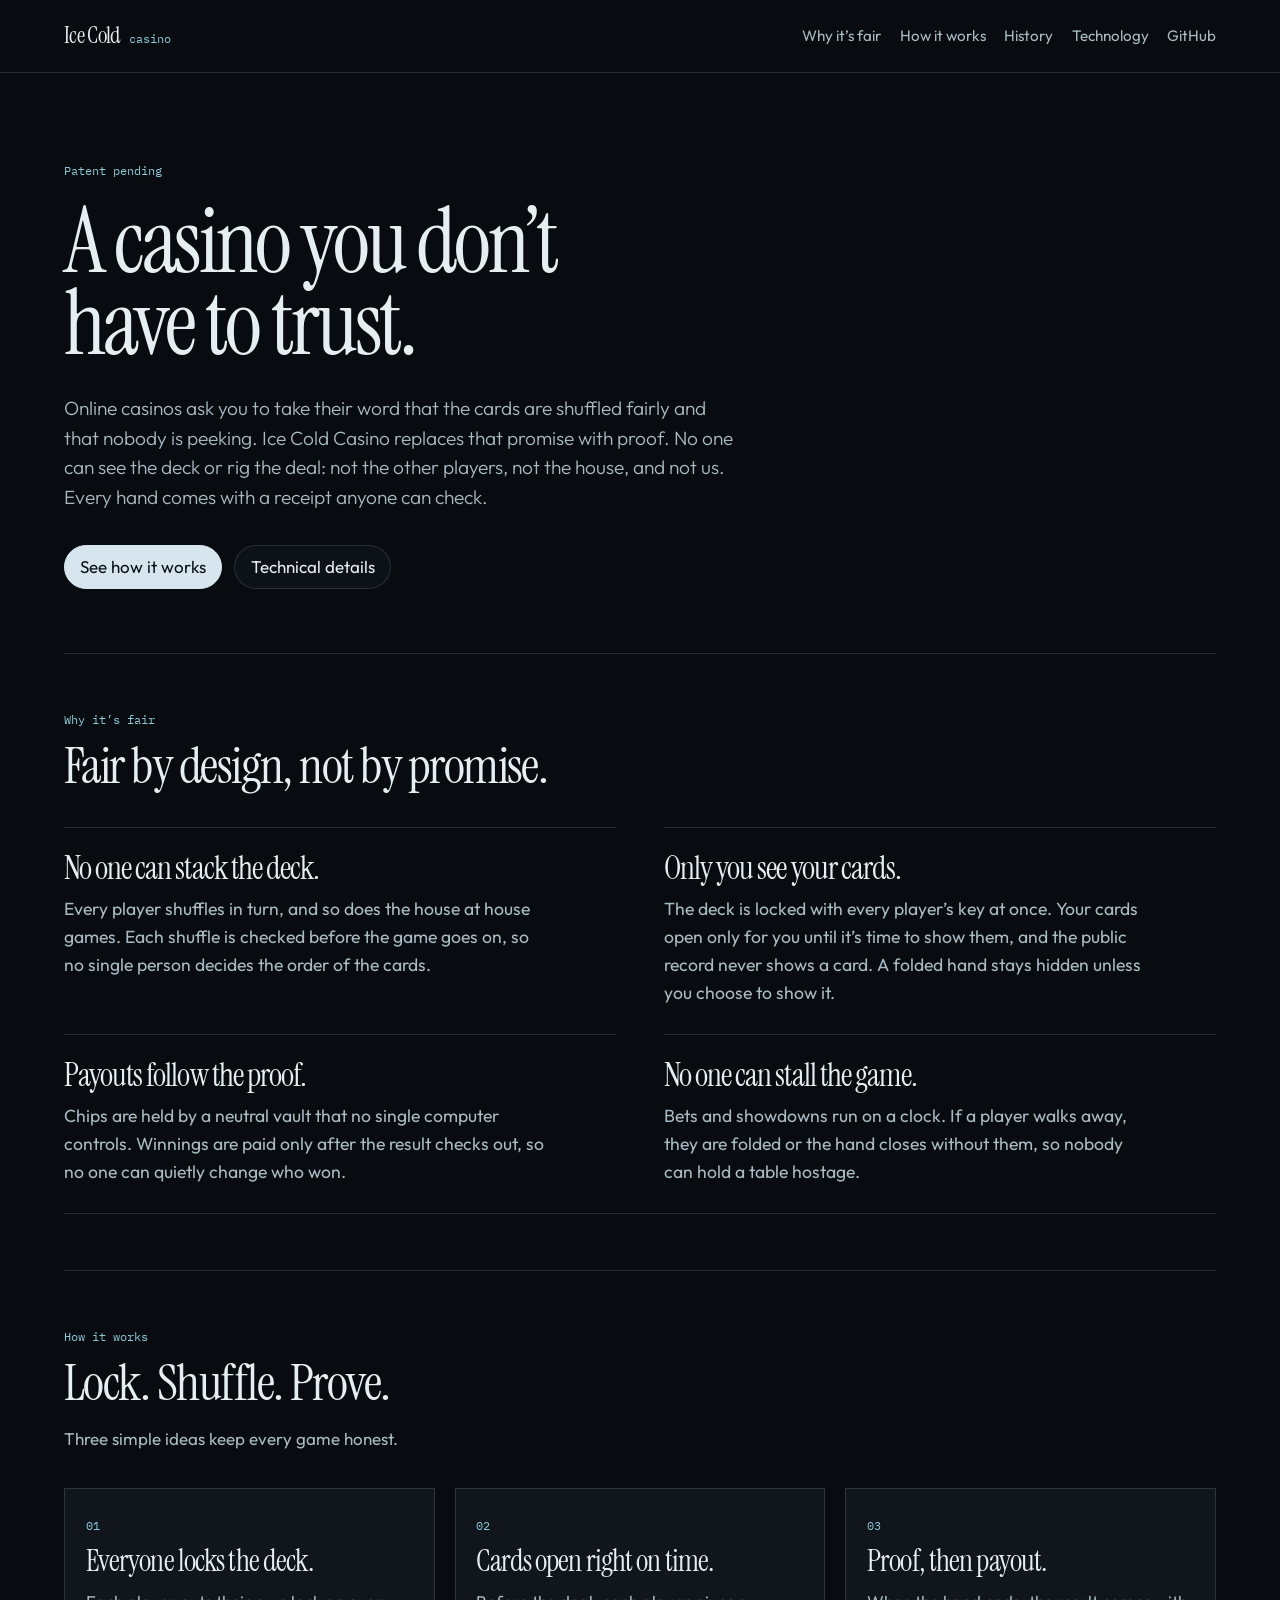
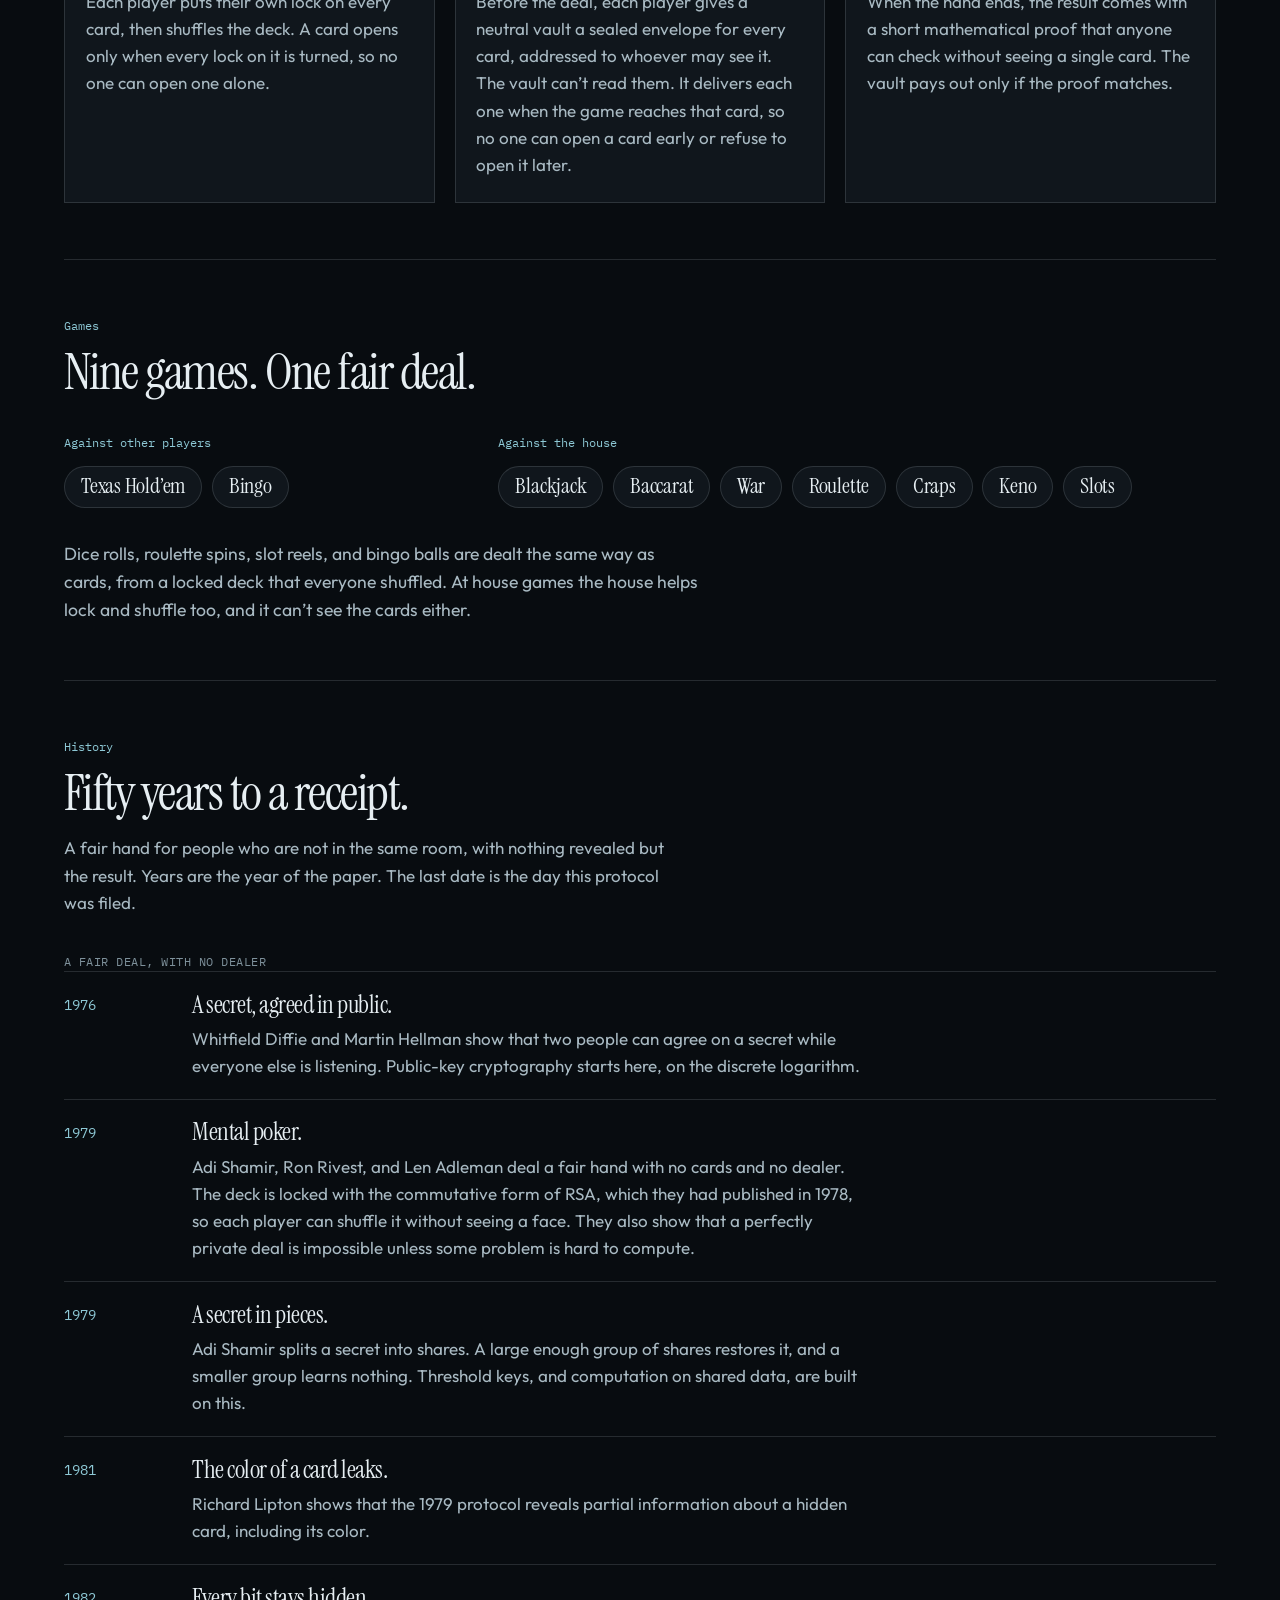
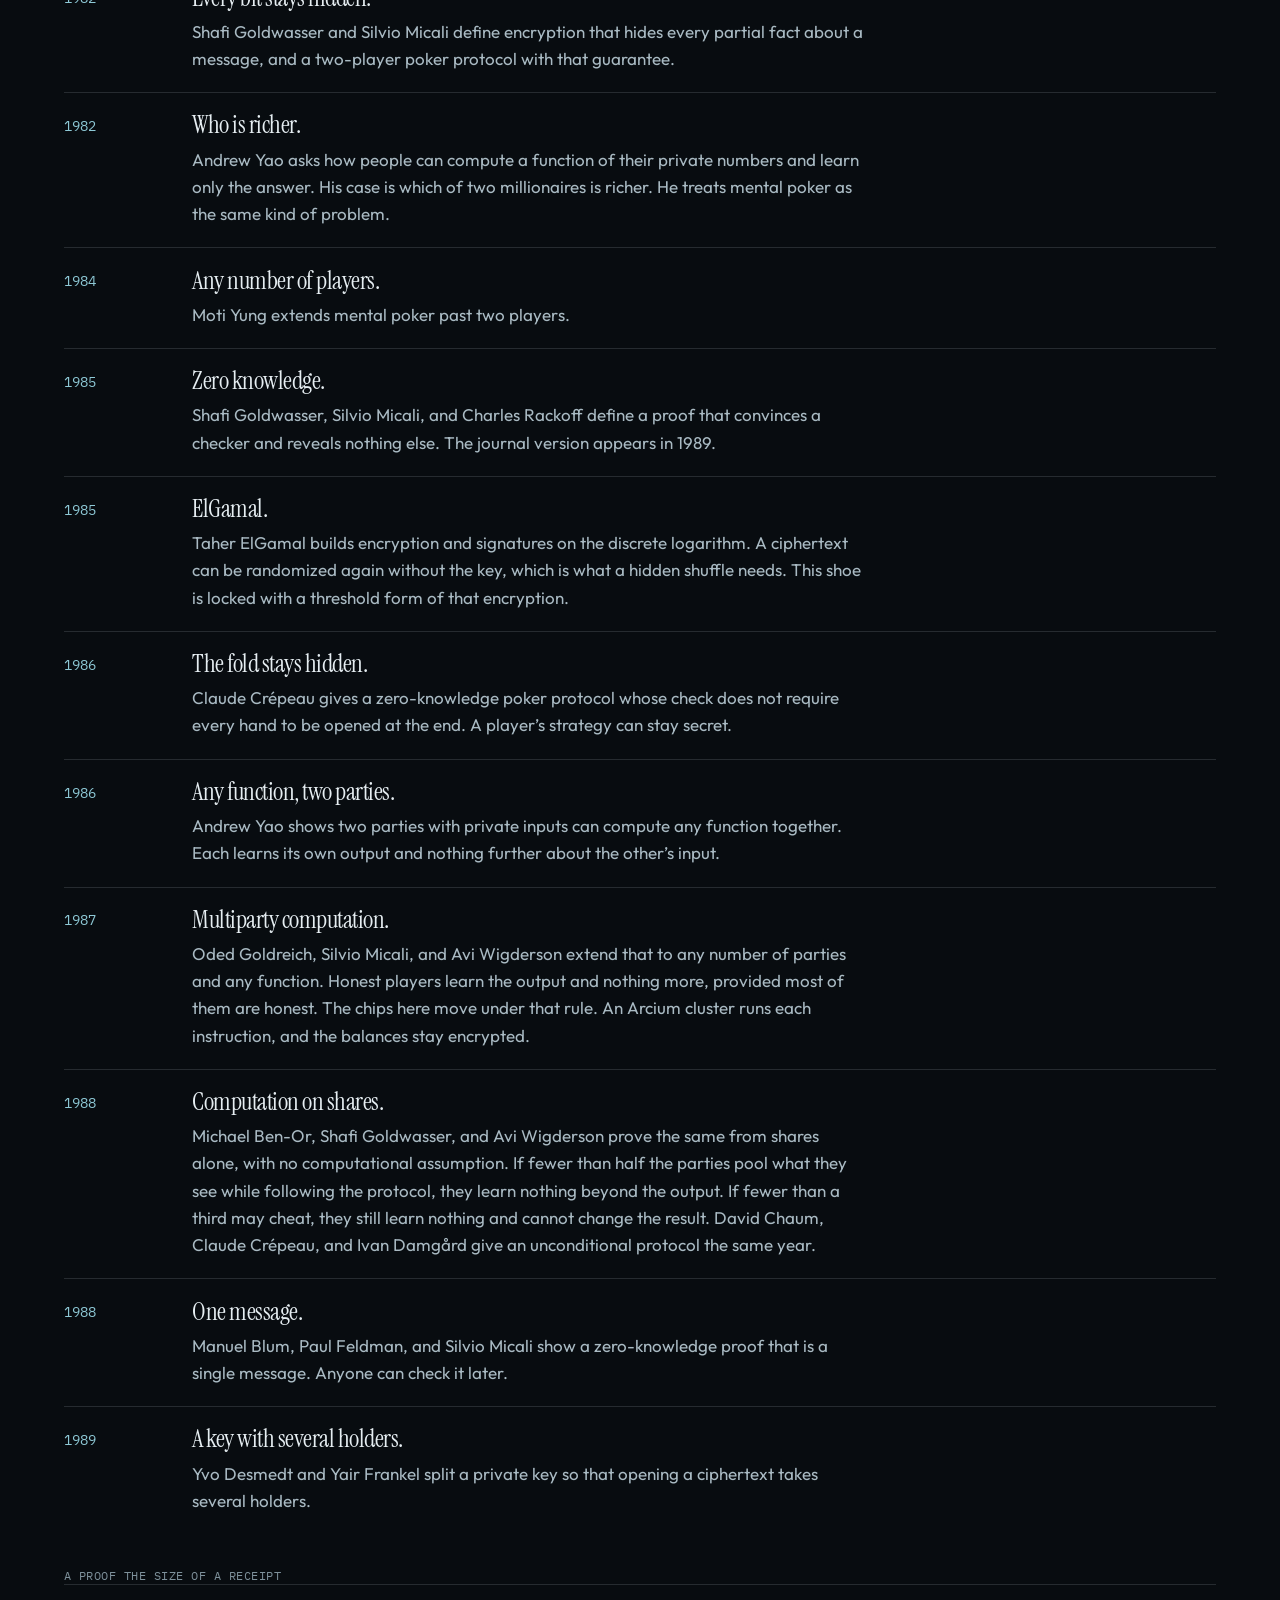
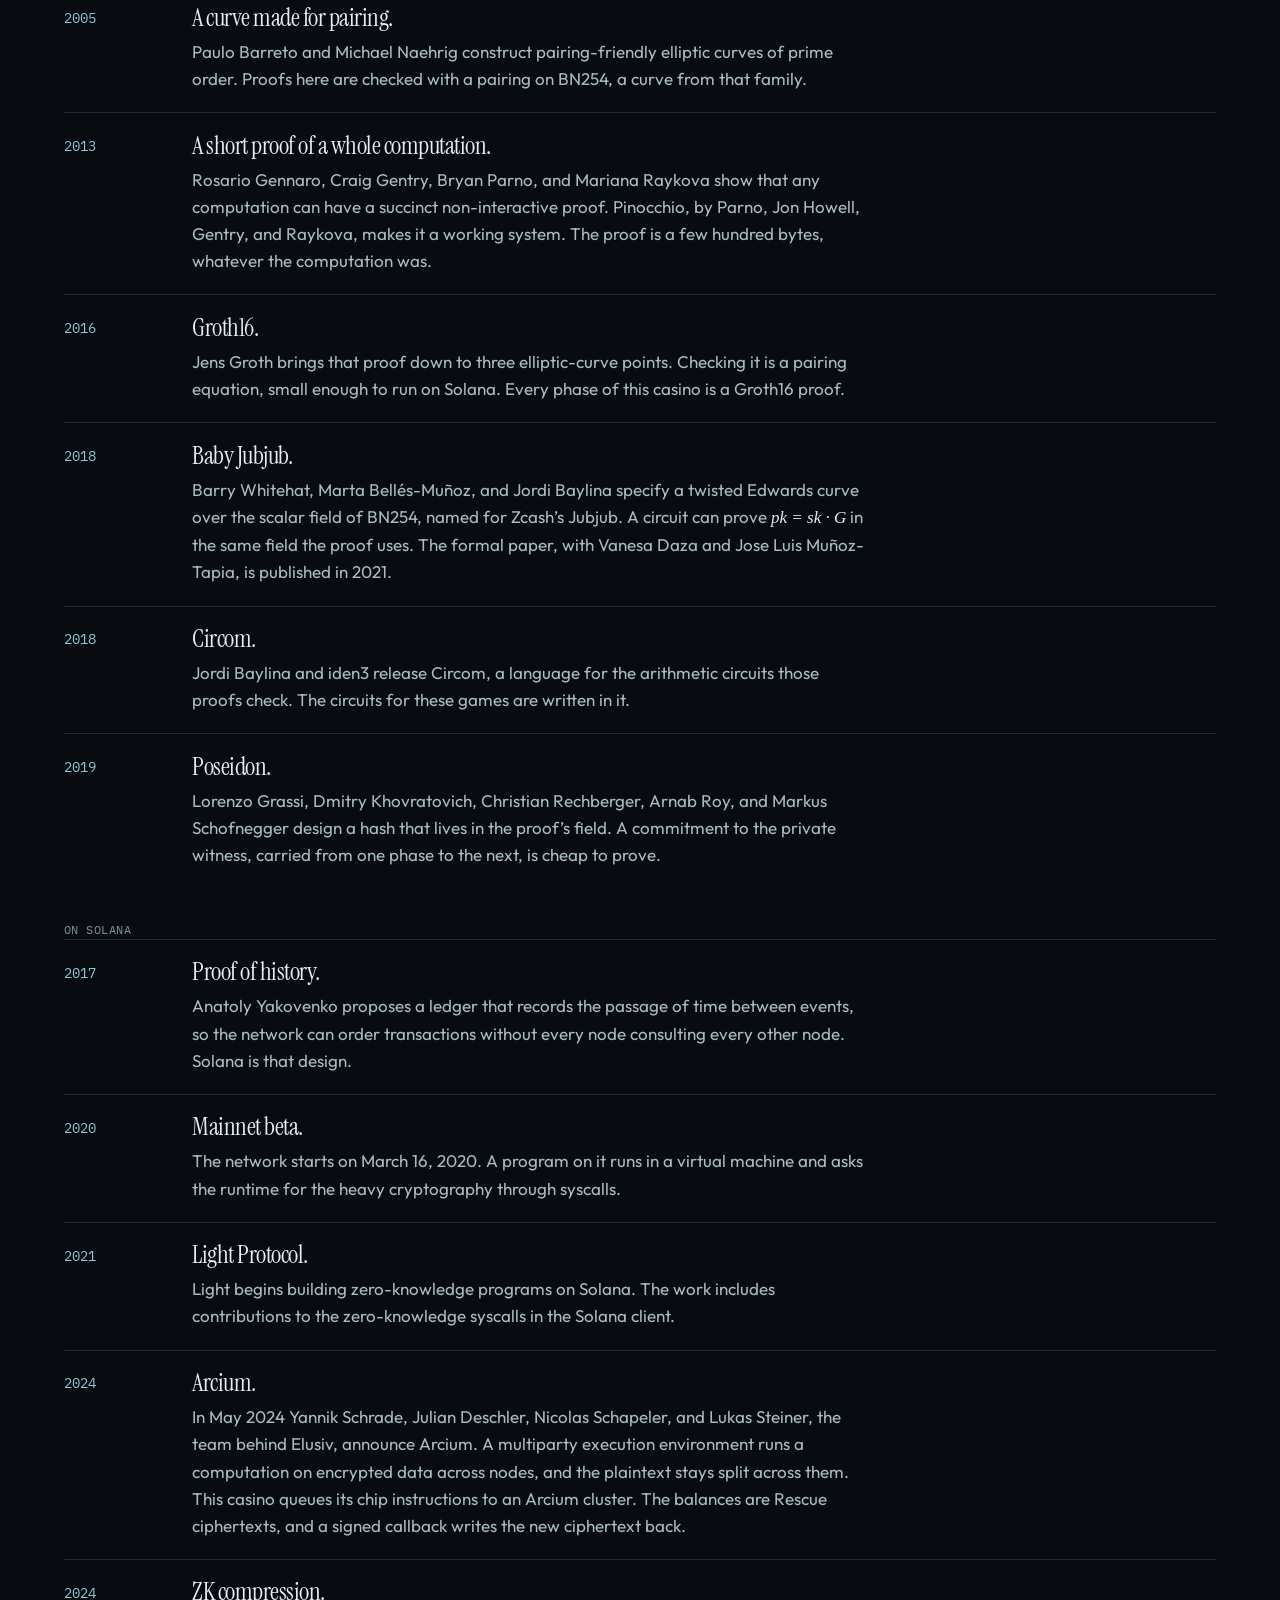
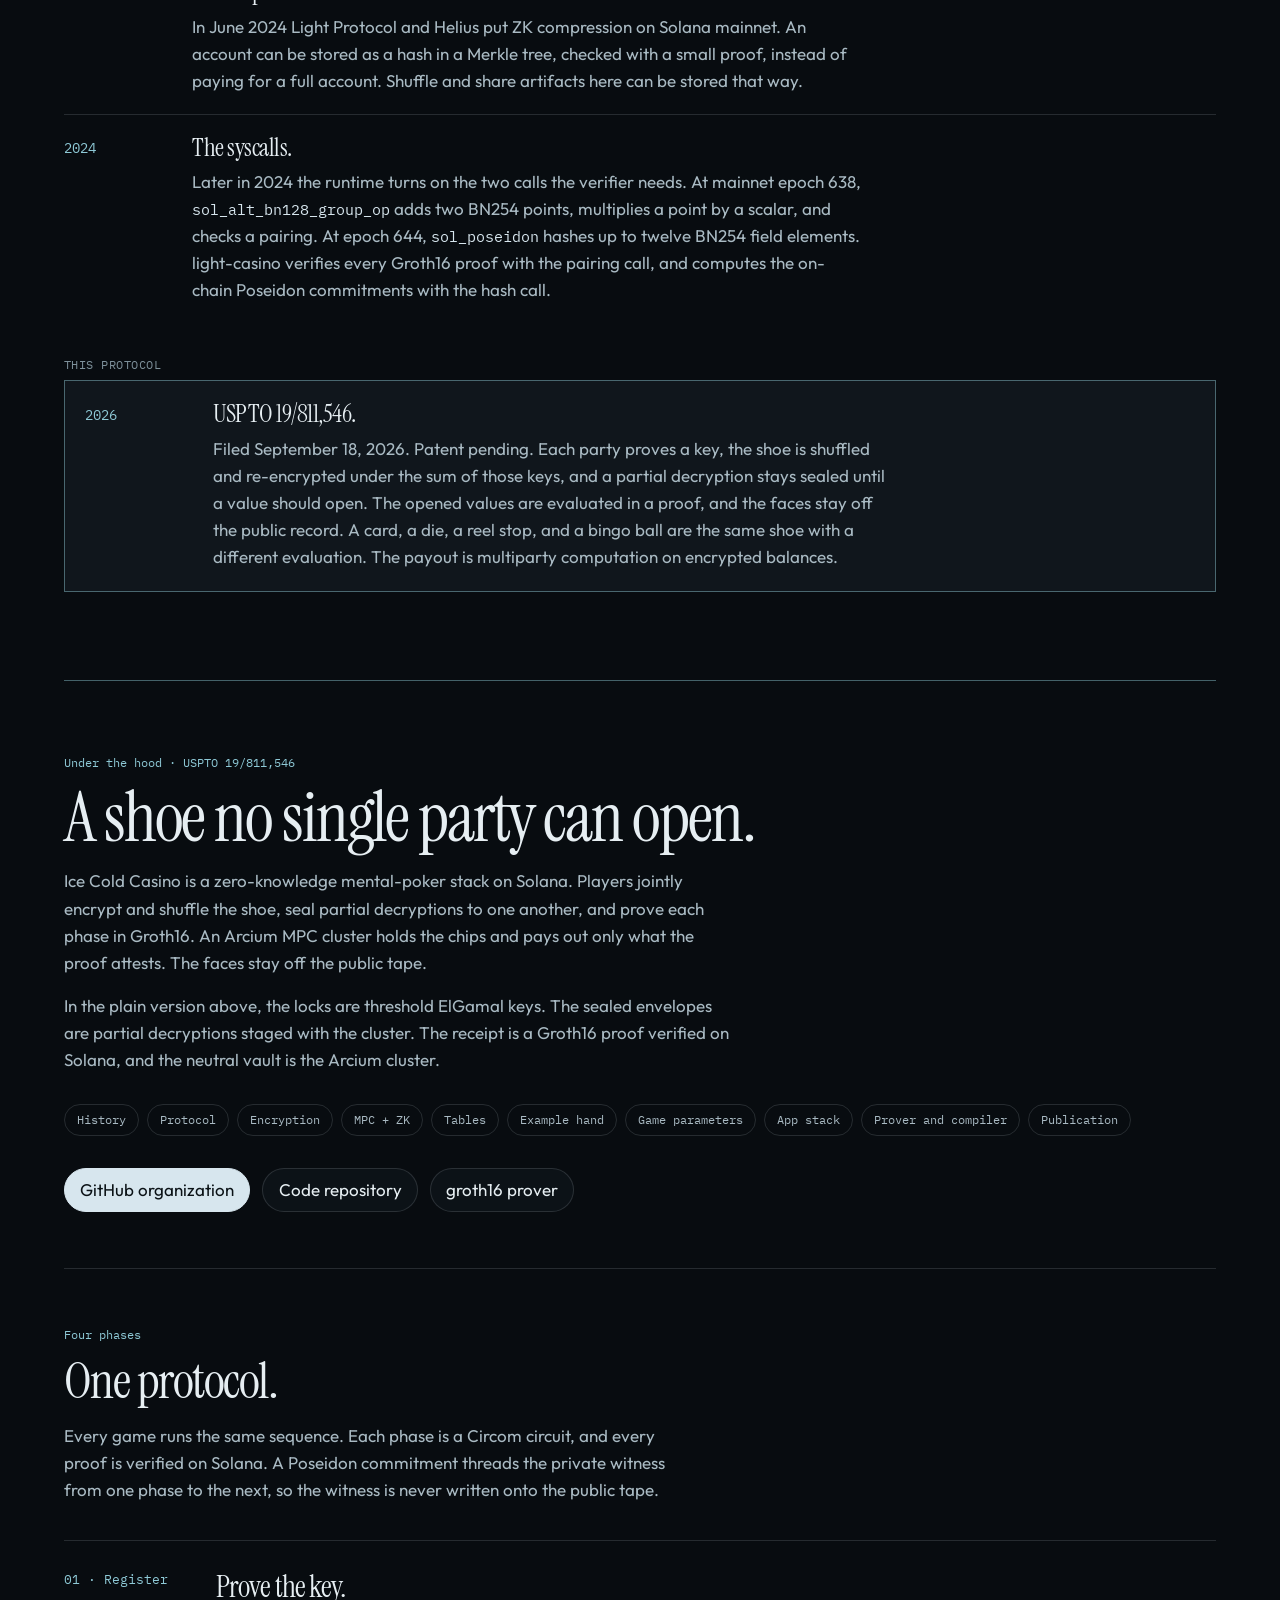
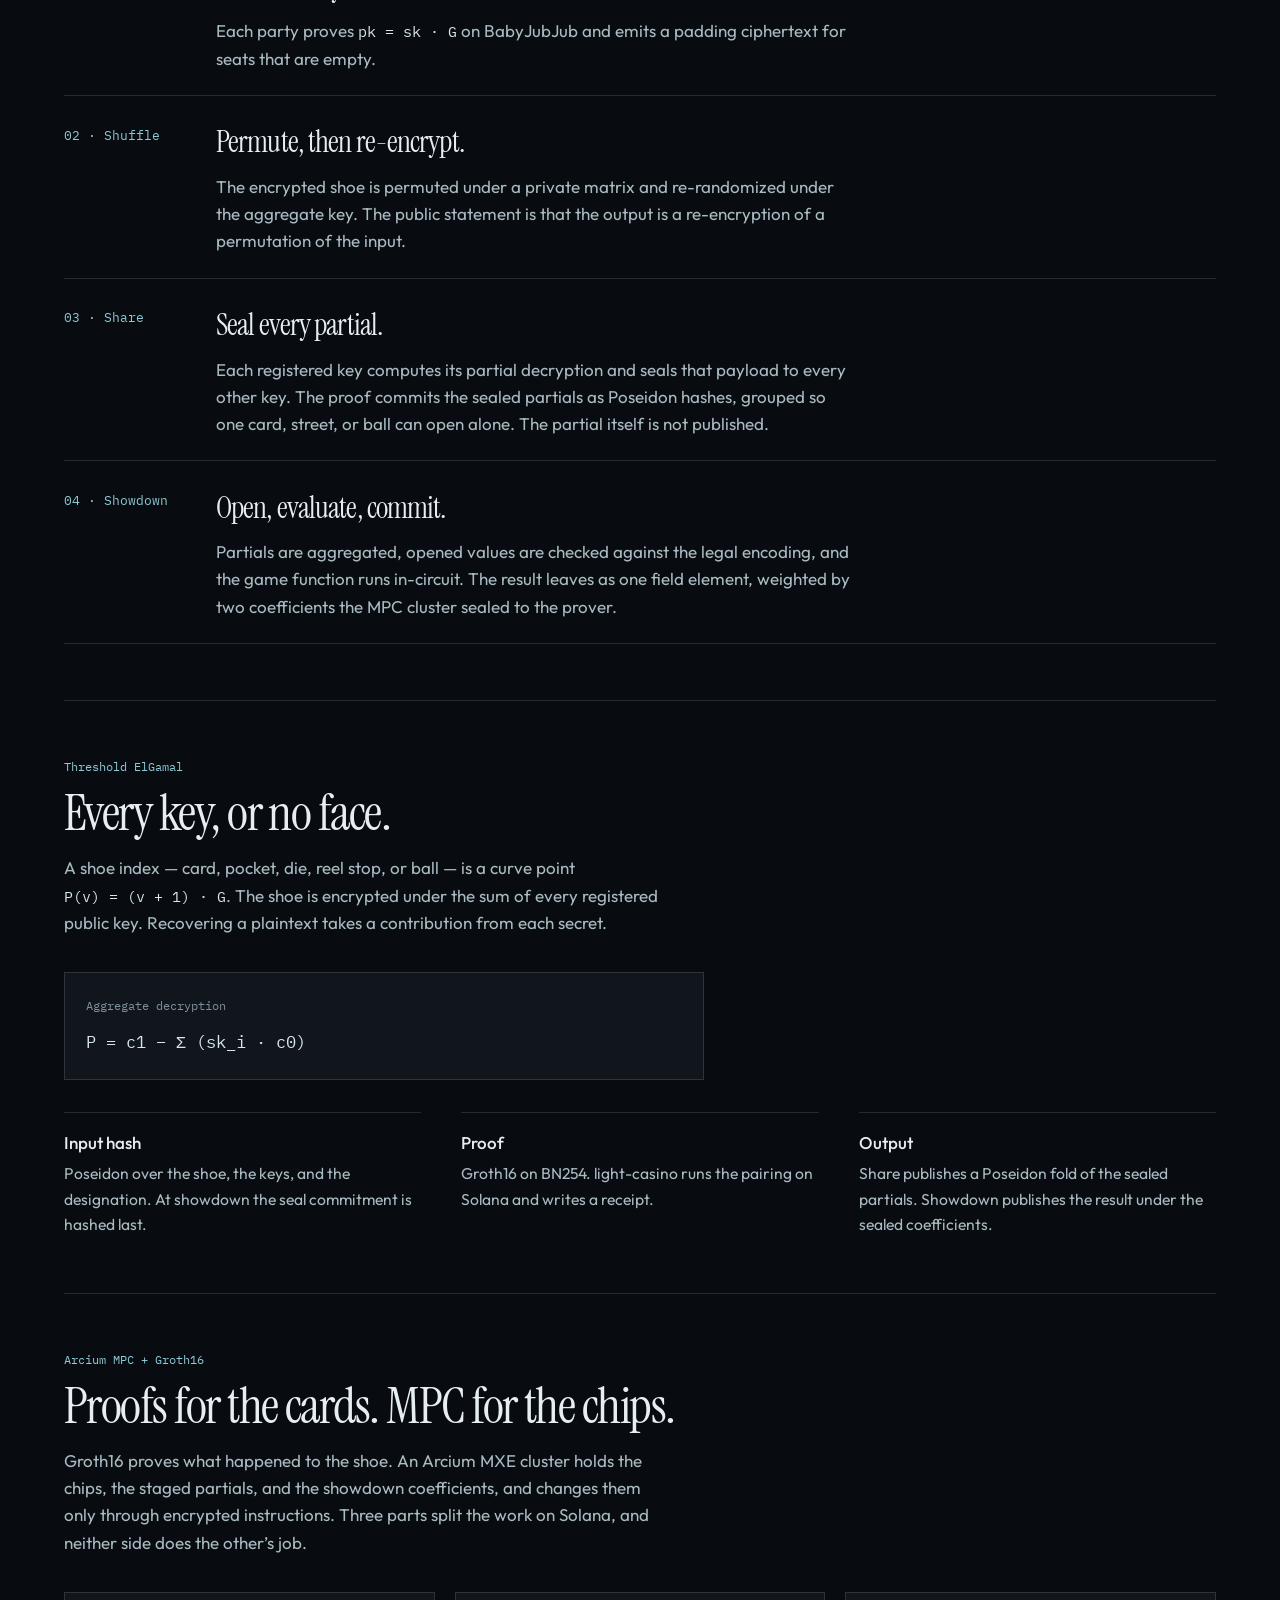
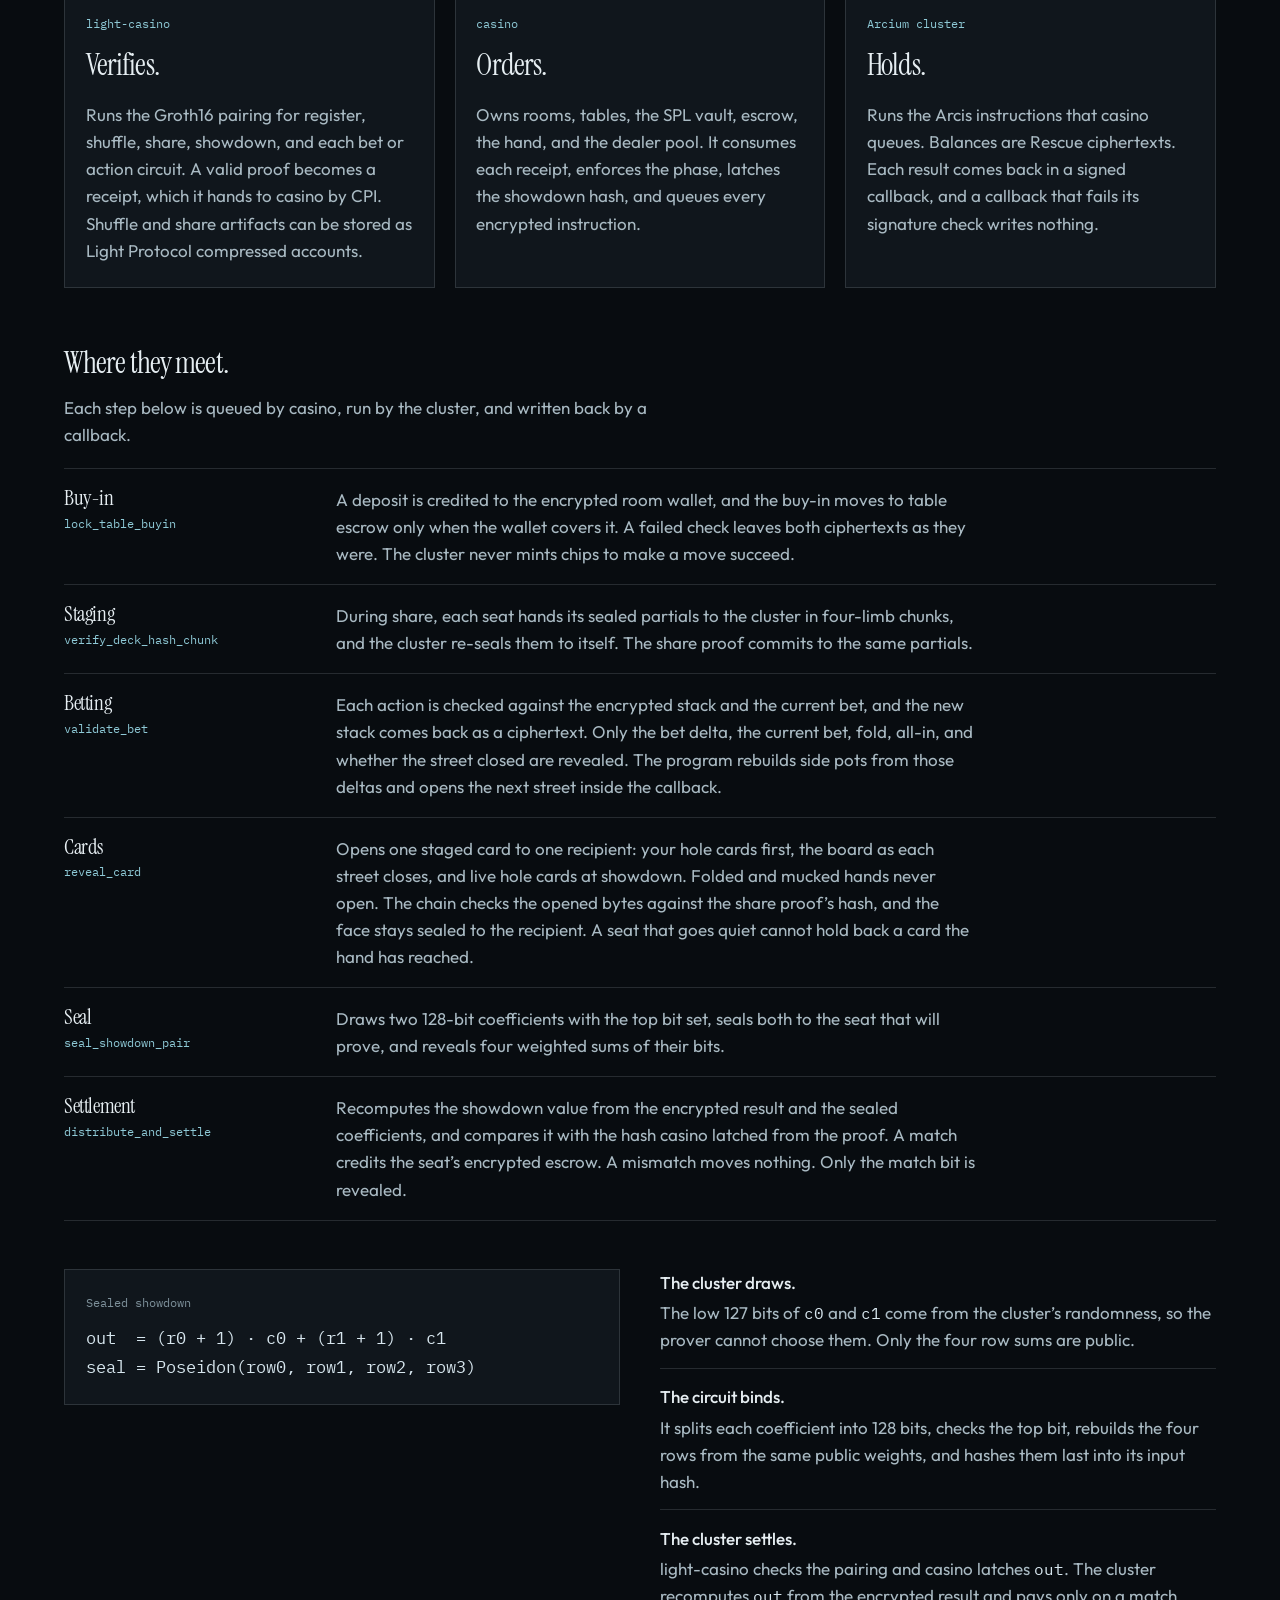
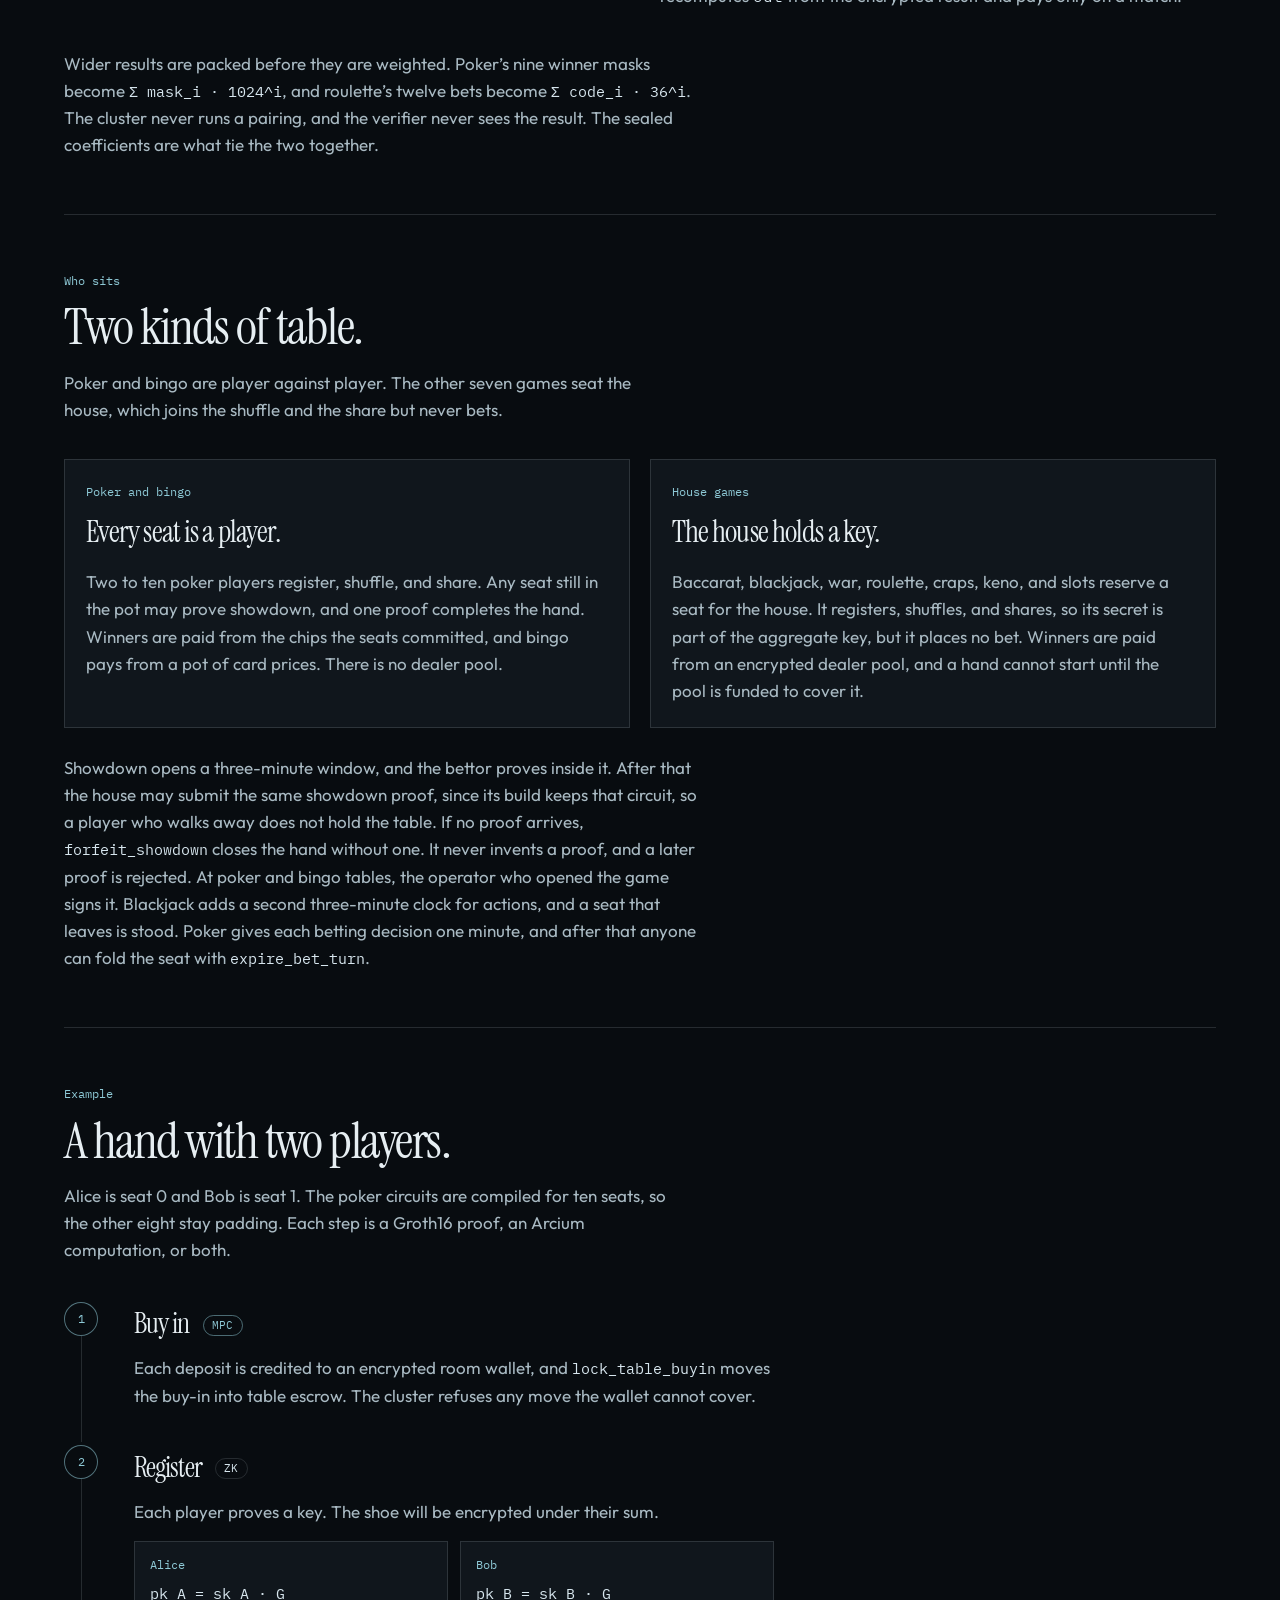
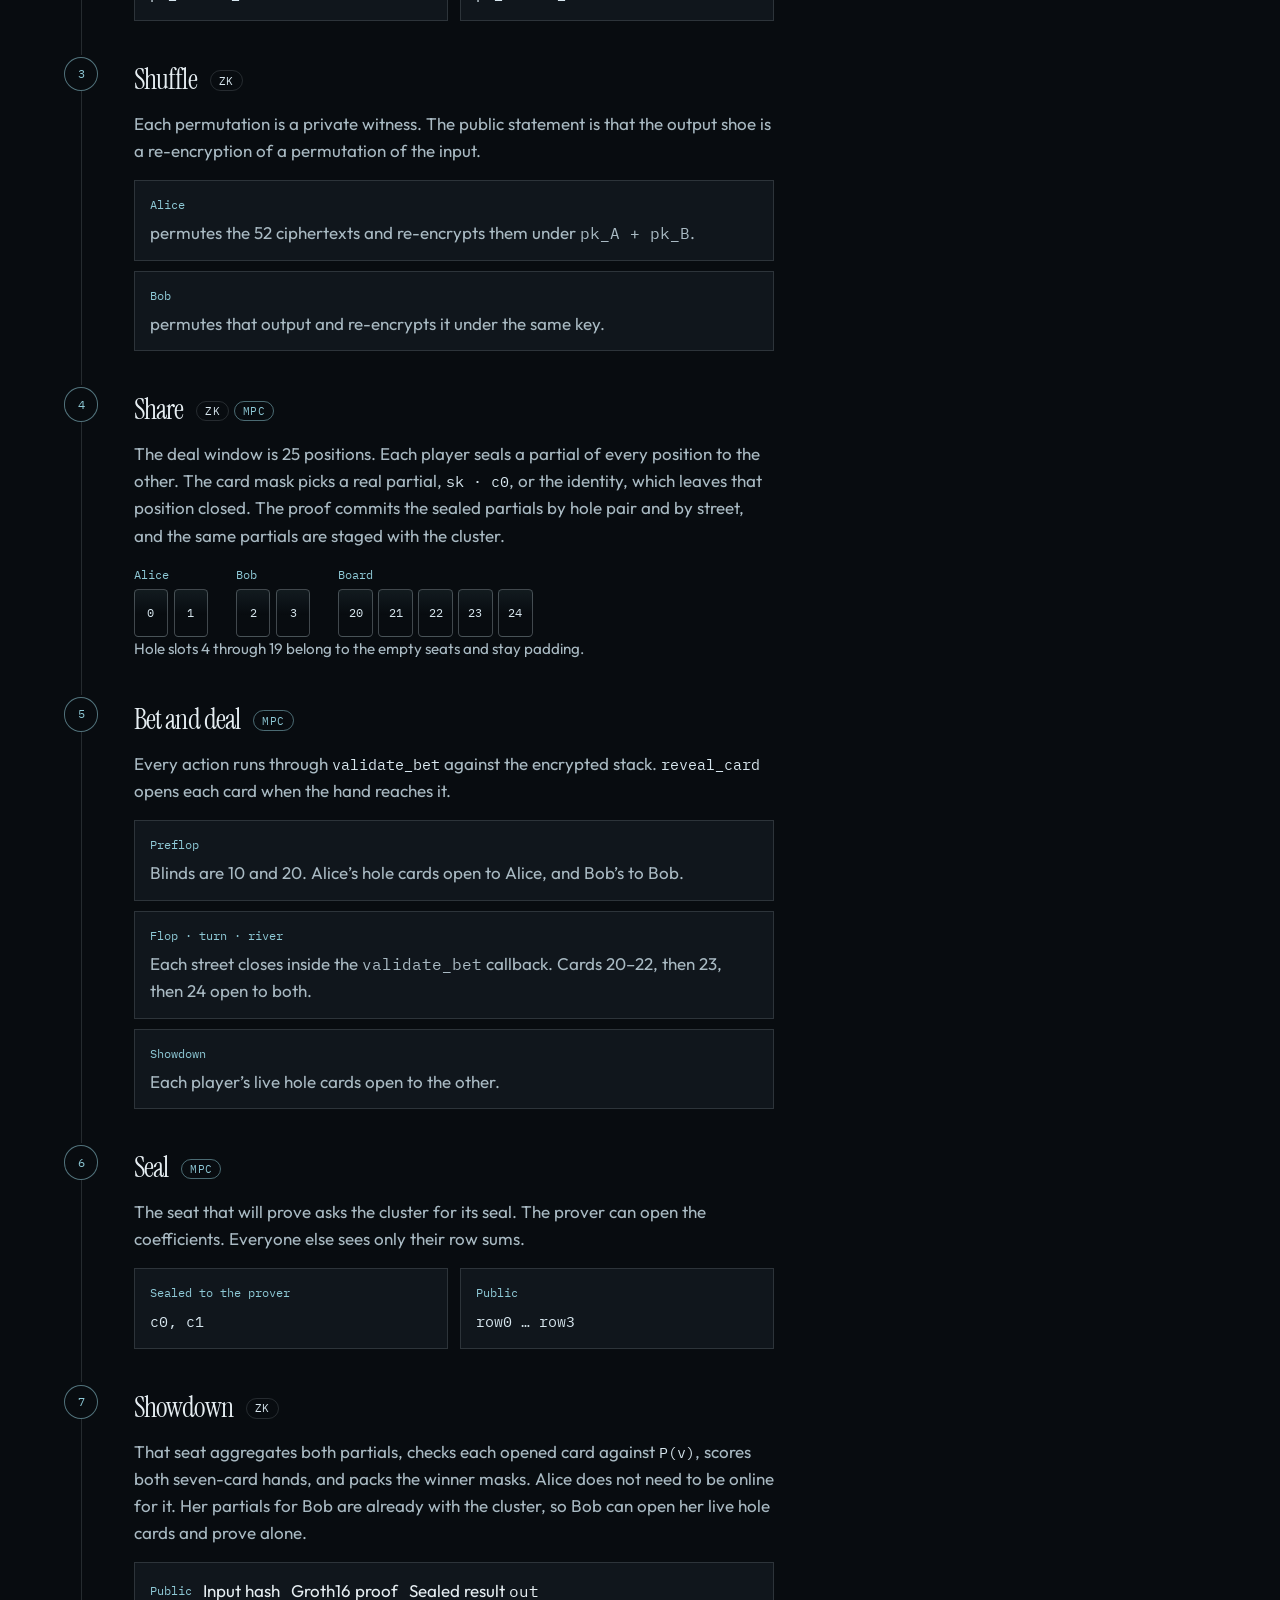
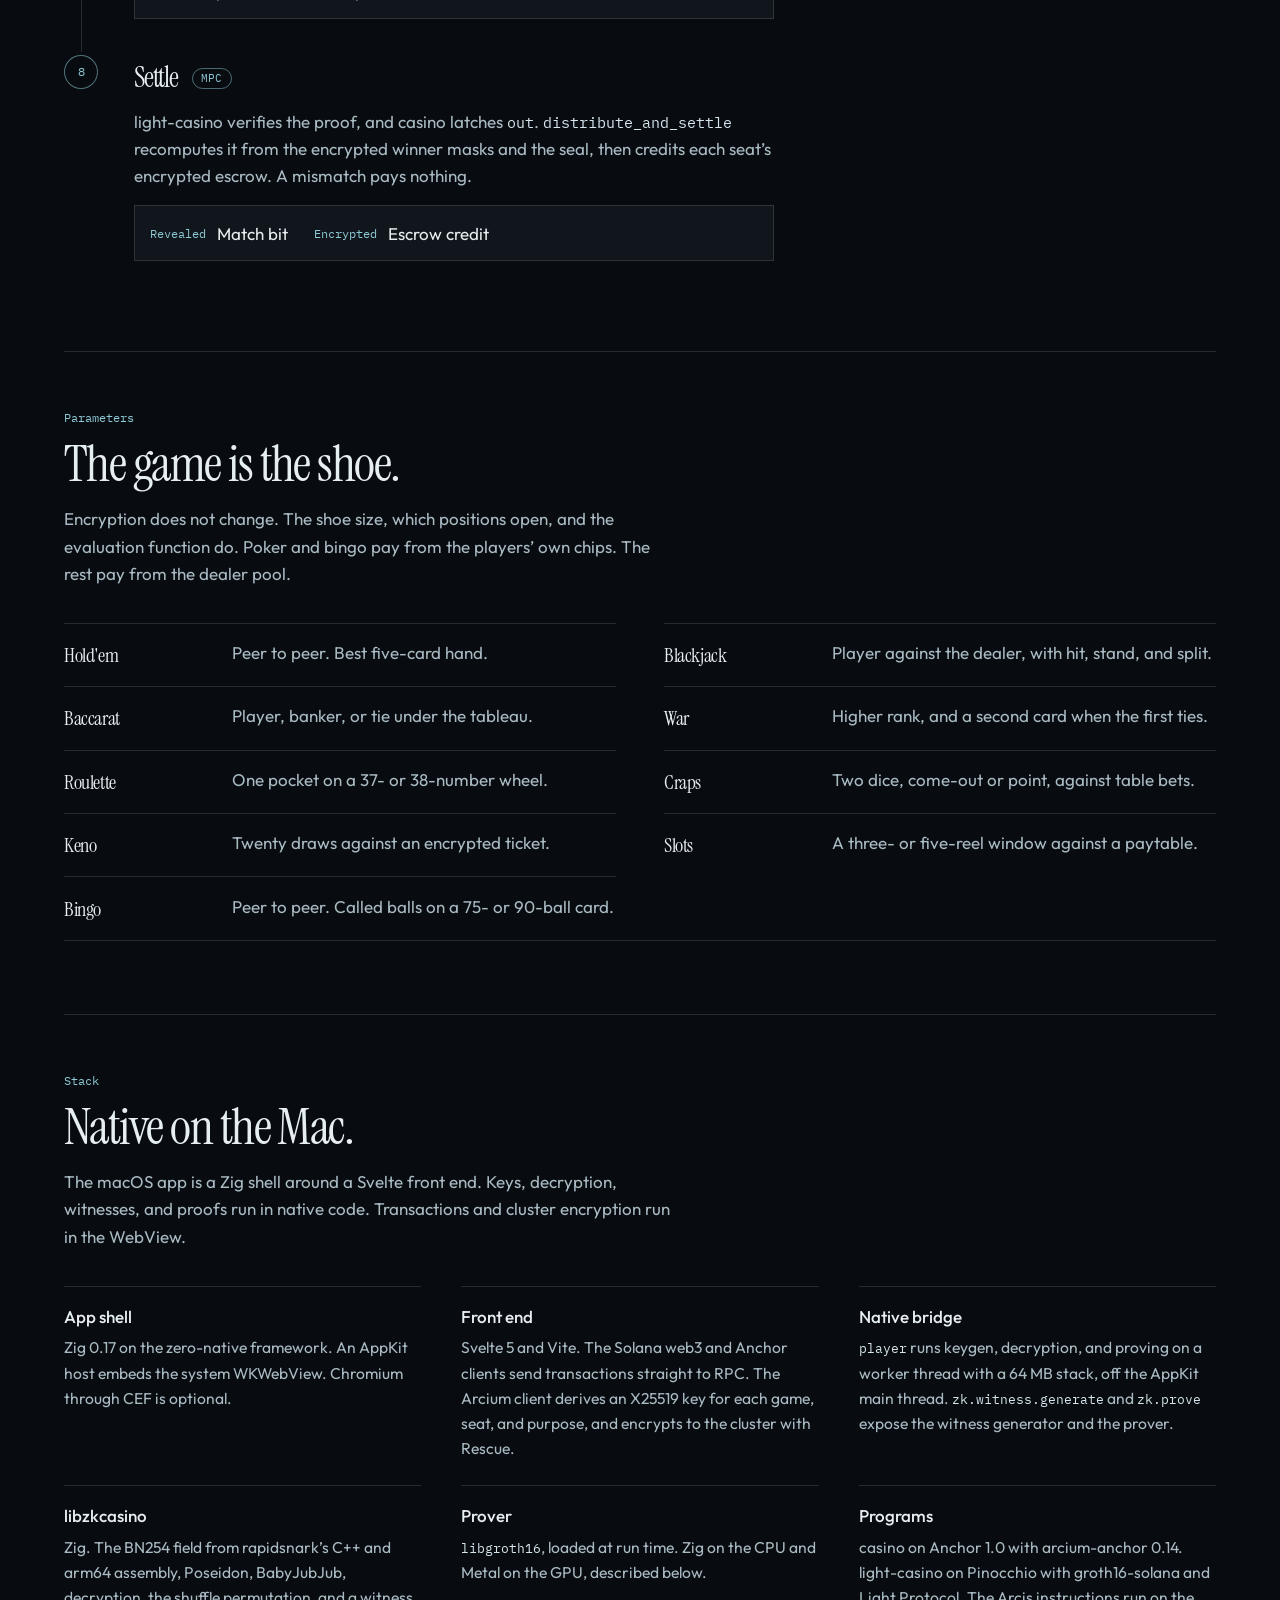
==== commit 823ad760: "Add Solana, its pairing and Poseidon syscalls, Light Protocol, and Arcium to the history." ====
--- a/index.html
+++ b/index.html
@@ -424,6 +424,86 @@
               </p>
             </div>
           </li>
+          <li class="era"><h3>On Solana</h3></li>
+          <li>
+            <time datetime="2017">2017</time>
+            <div>
+              <h3>Proof of history.</h3>
+              <p>
+                Anatoly Yakovenko proposes a ledger that records the passage
+                of time between events, so the network can order transactions
+                without every node consulting every other node. Solana is that
+                design.
+              </p>
+            </div>
+          </li>
+          <li>
+            <time datetime="2020-03-16">2020</time>
+            <div>
+              <h3>Mainnet beta.</h3>
+              <p>
+                The network starts on March 16, 2020. A program on it runs in
+                a virtual machine and asks the runtime for the heavy
+                cryptography through syscalls.
+              </p>
+            </div>
+          </li>
+          <li>
+            <time datetime="2021">2021</time>
+            <div>
+              <h3>Light Protocol.</h3>
+              <p>
+                Light begins building zero-knowledge programs on Solana. The
+                work includes contributions to the zero-knowledge syscalls in
+                the Solana client.
+              </p>
+            </div>
+          </li>
+          <li>
+            <time datetime="2024-05">2024</time>
+            <div>
+              <h3>Arcium.</h3>
+              <p>
+                In May 2024 Yannik Schrade, Julian Deschler, Nicolas Schapeler,
+                and Lukas Steiner, the team behind Elusiv, announce Arcium. A
+                multiparty execution environment runs a computation on
+                encrypted data across nodes, and the plaintext stays split
+                across them.
+                This casino queues its chip instructions to an Arcium cluster.
+                The balances are Rescue ciphertexts, and a signed callback
+                writes the new ciphertext back.
+              </p>
+            </div>
+          </li>
+          <li>
+            <time datetime="2024-06">2024</time>
+            <div>
+              <h3>ZK compression.</h3>
+              <p>
+                In June 2024 Light Protocol and Helius put ZK compression on
+                Solana mainnet. An account can be stored as a hash in a Merkle
+                tree, checked with a small proof, instead of paying for a full
+                account. Shuffle and share artifacts here can be stored that
+                way.
+              </p>
+            </div>
+          </li>
+          <li>
+            <time datetime="2024">2024</time>
+            <div>
+              <h3>The syscalls.</h3>
+              <p>
+                Later in 2024 the runtime turns on the two calls the verifier
+                needs. At mainnet epoch 638,
+                <code>sol_alt_bn128_group_op</code> adds two BN254 points,
+                multiplies a point by a scalar, and checks a pairing. At epoch
+                644, <code>sol_poseidon</code> hashes up to twelve BN254 field
+                elements. light-casino verifies every Groth16 proof with the
+                pairing call, and computes the on-chain Poseidon commitments
+                with the hash call.
+              </p>
+            </div>
+          </li>
           <li class="era"><h3>This protocol</h3></li>
           <li class="now">
             <time datetime="2026-09-18">2026</time>
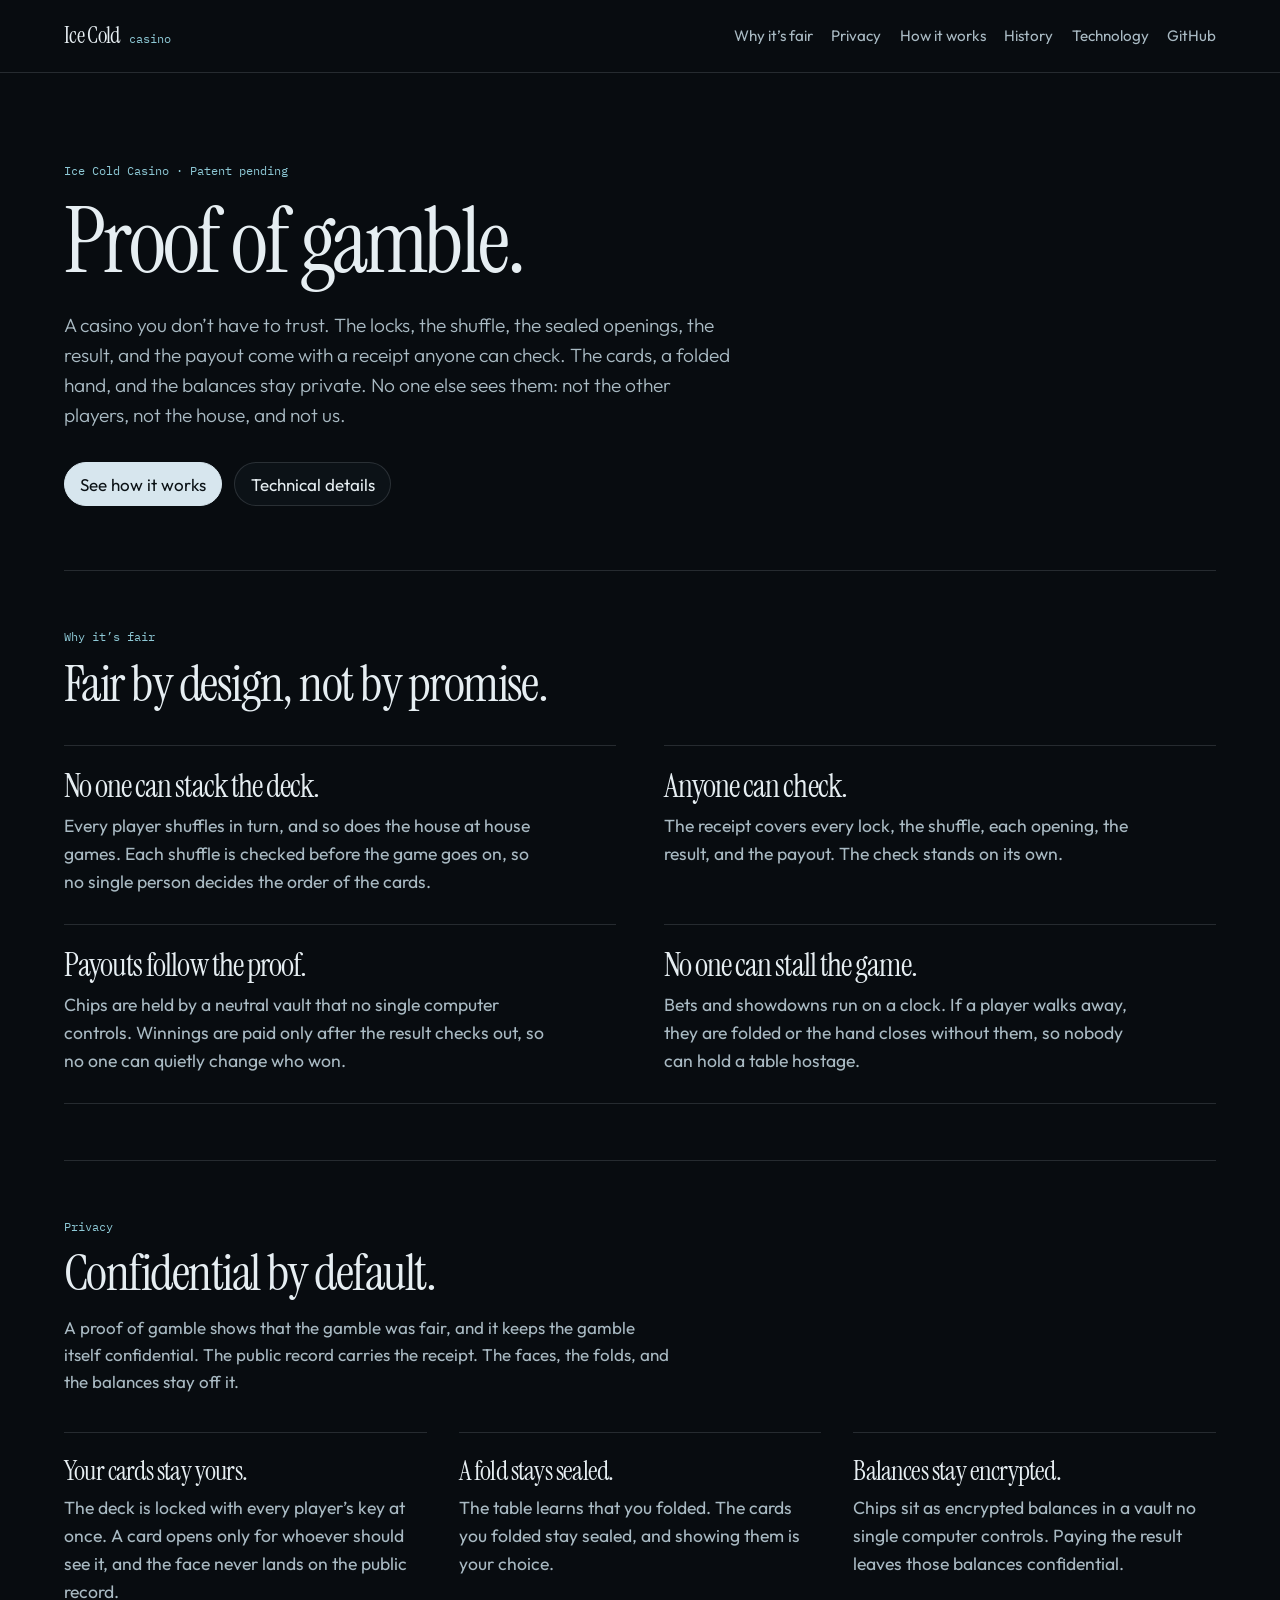
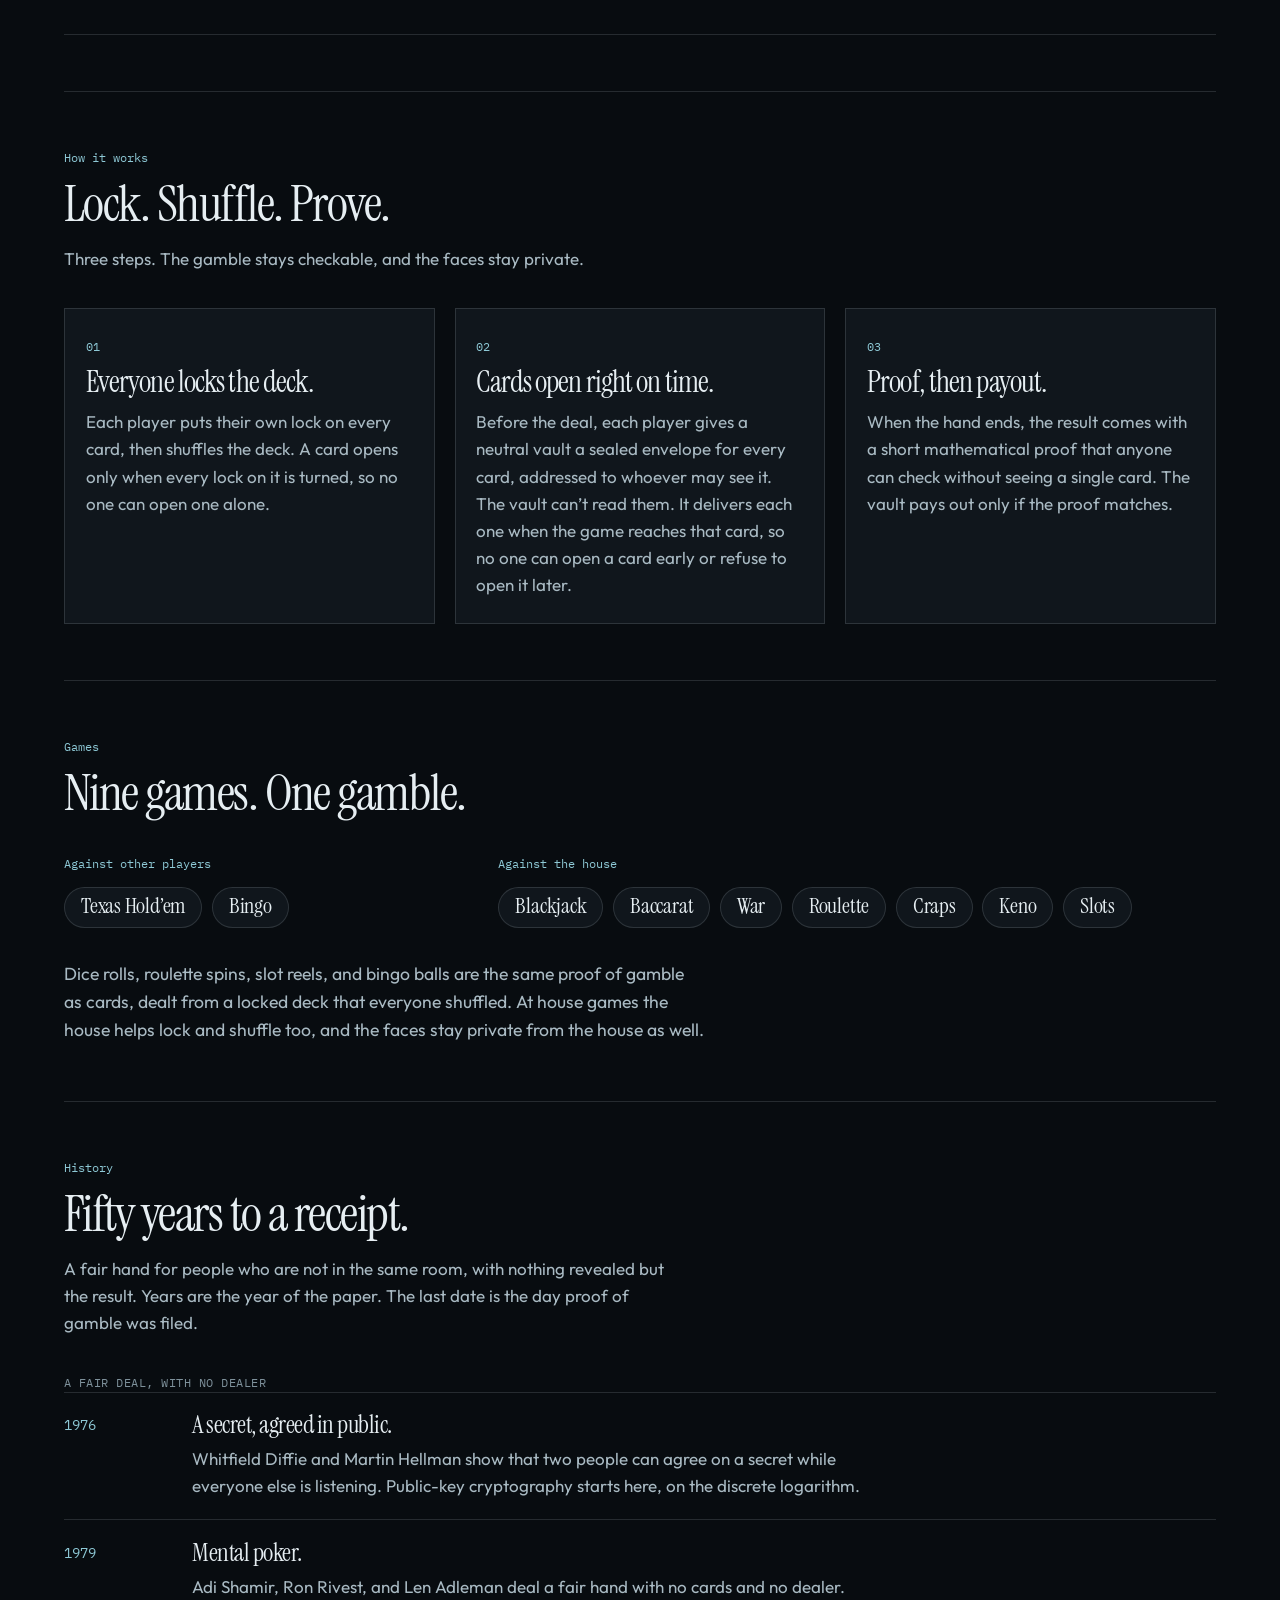
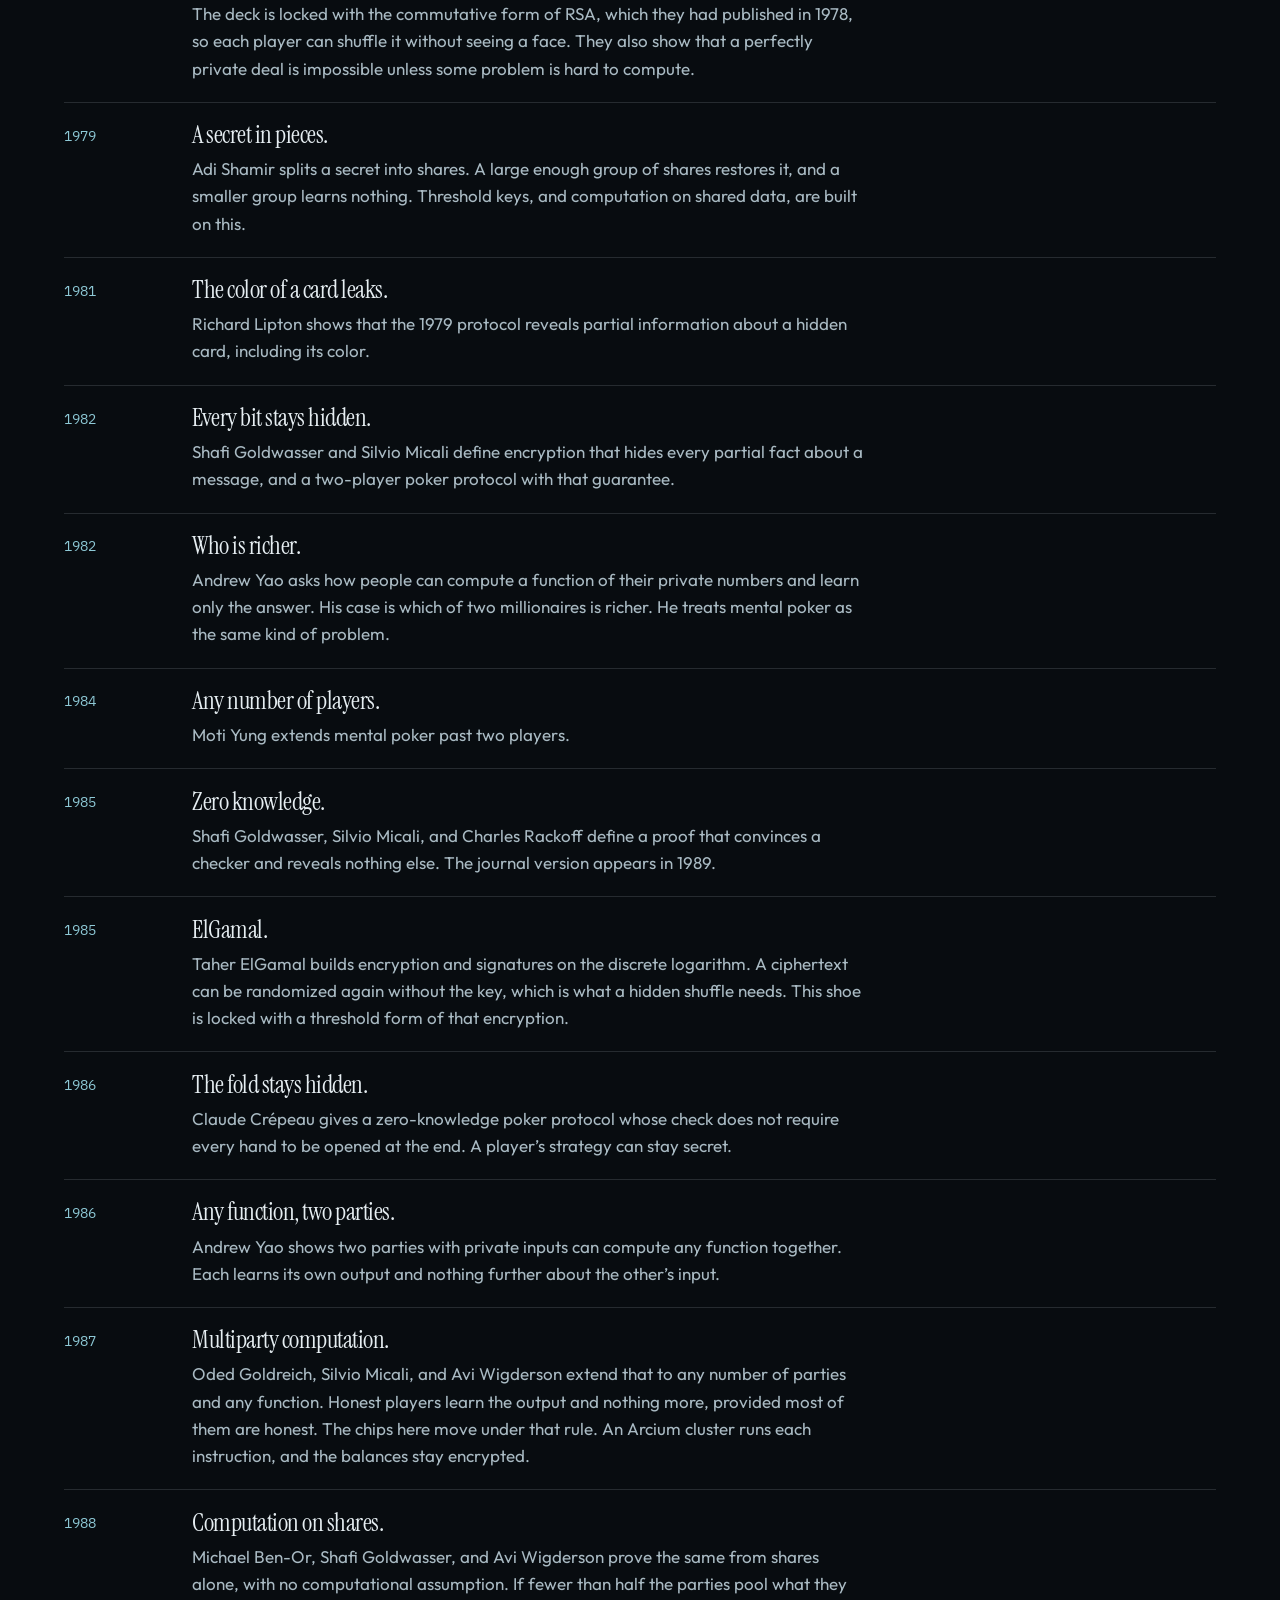
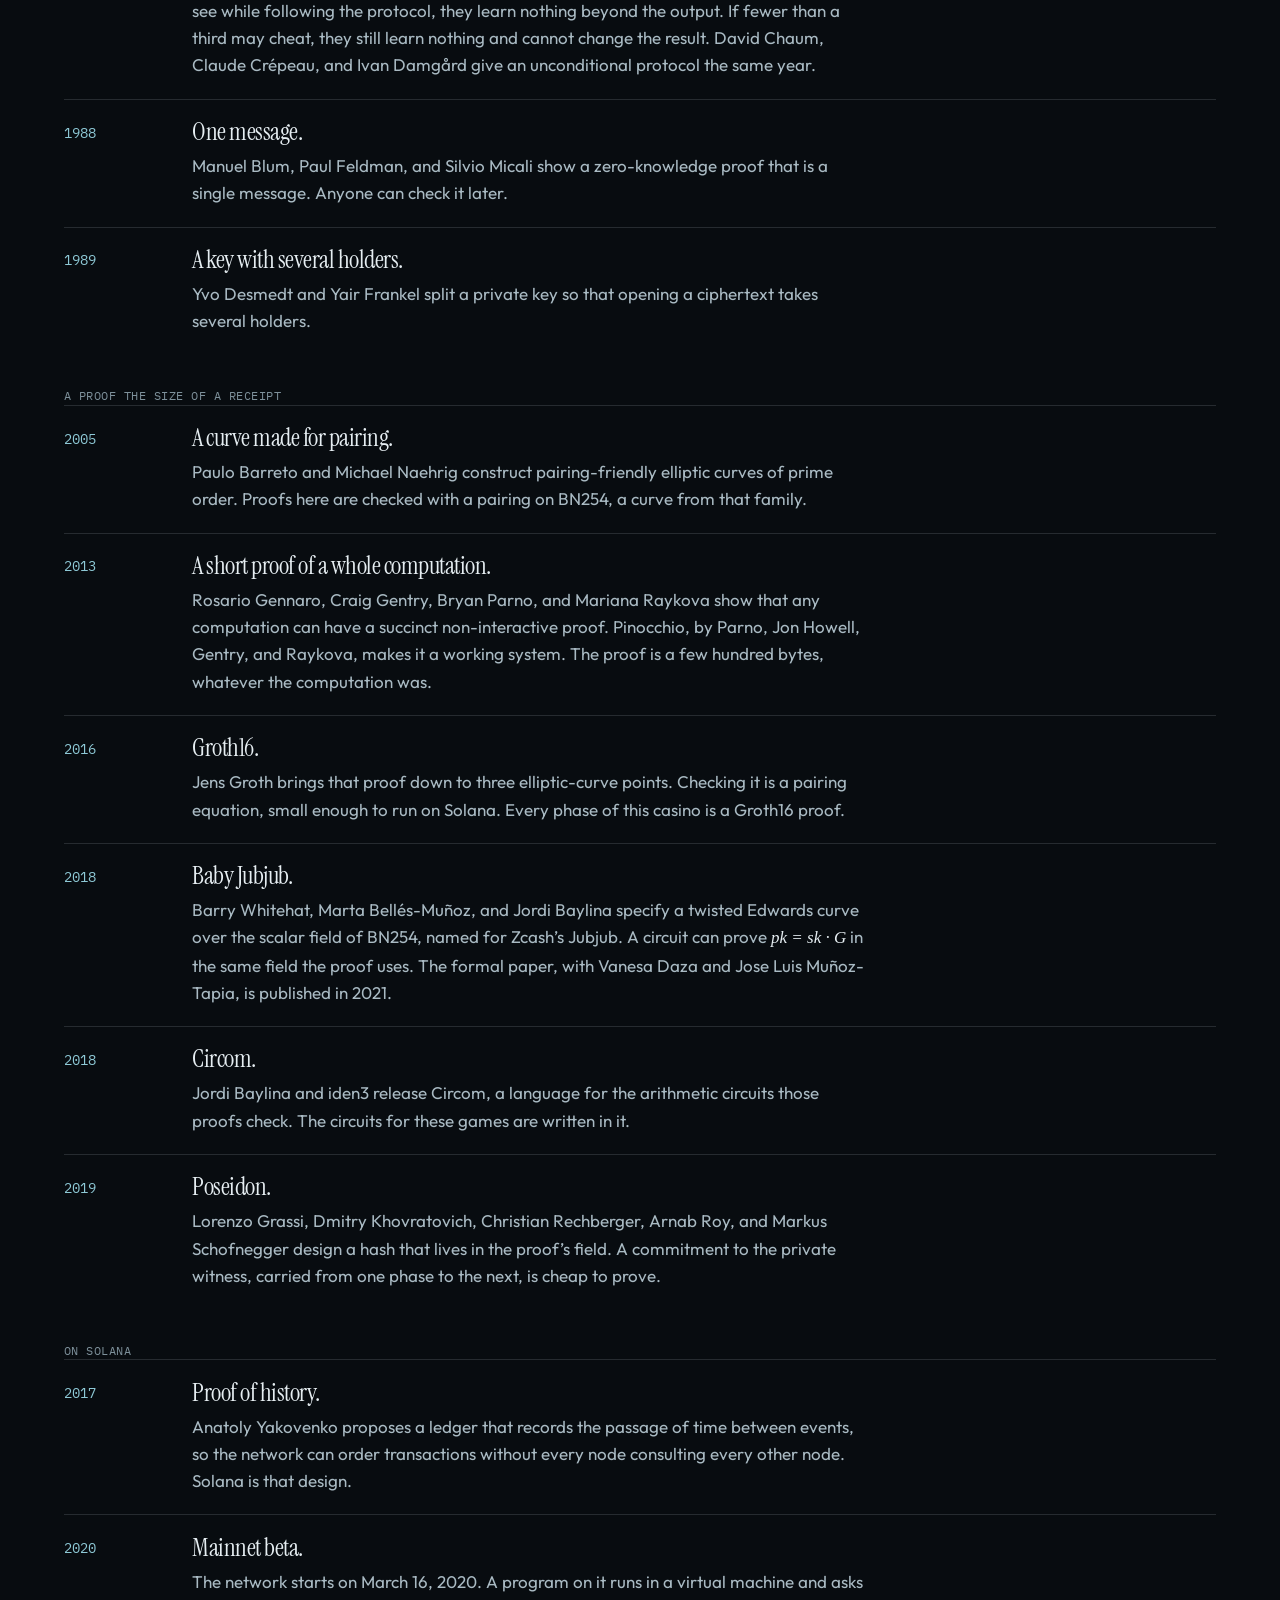
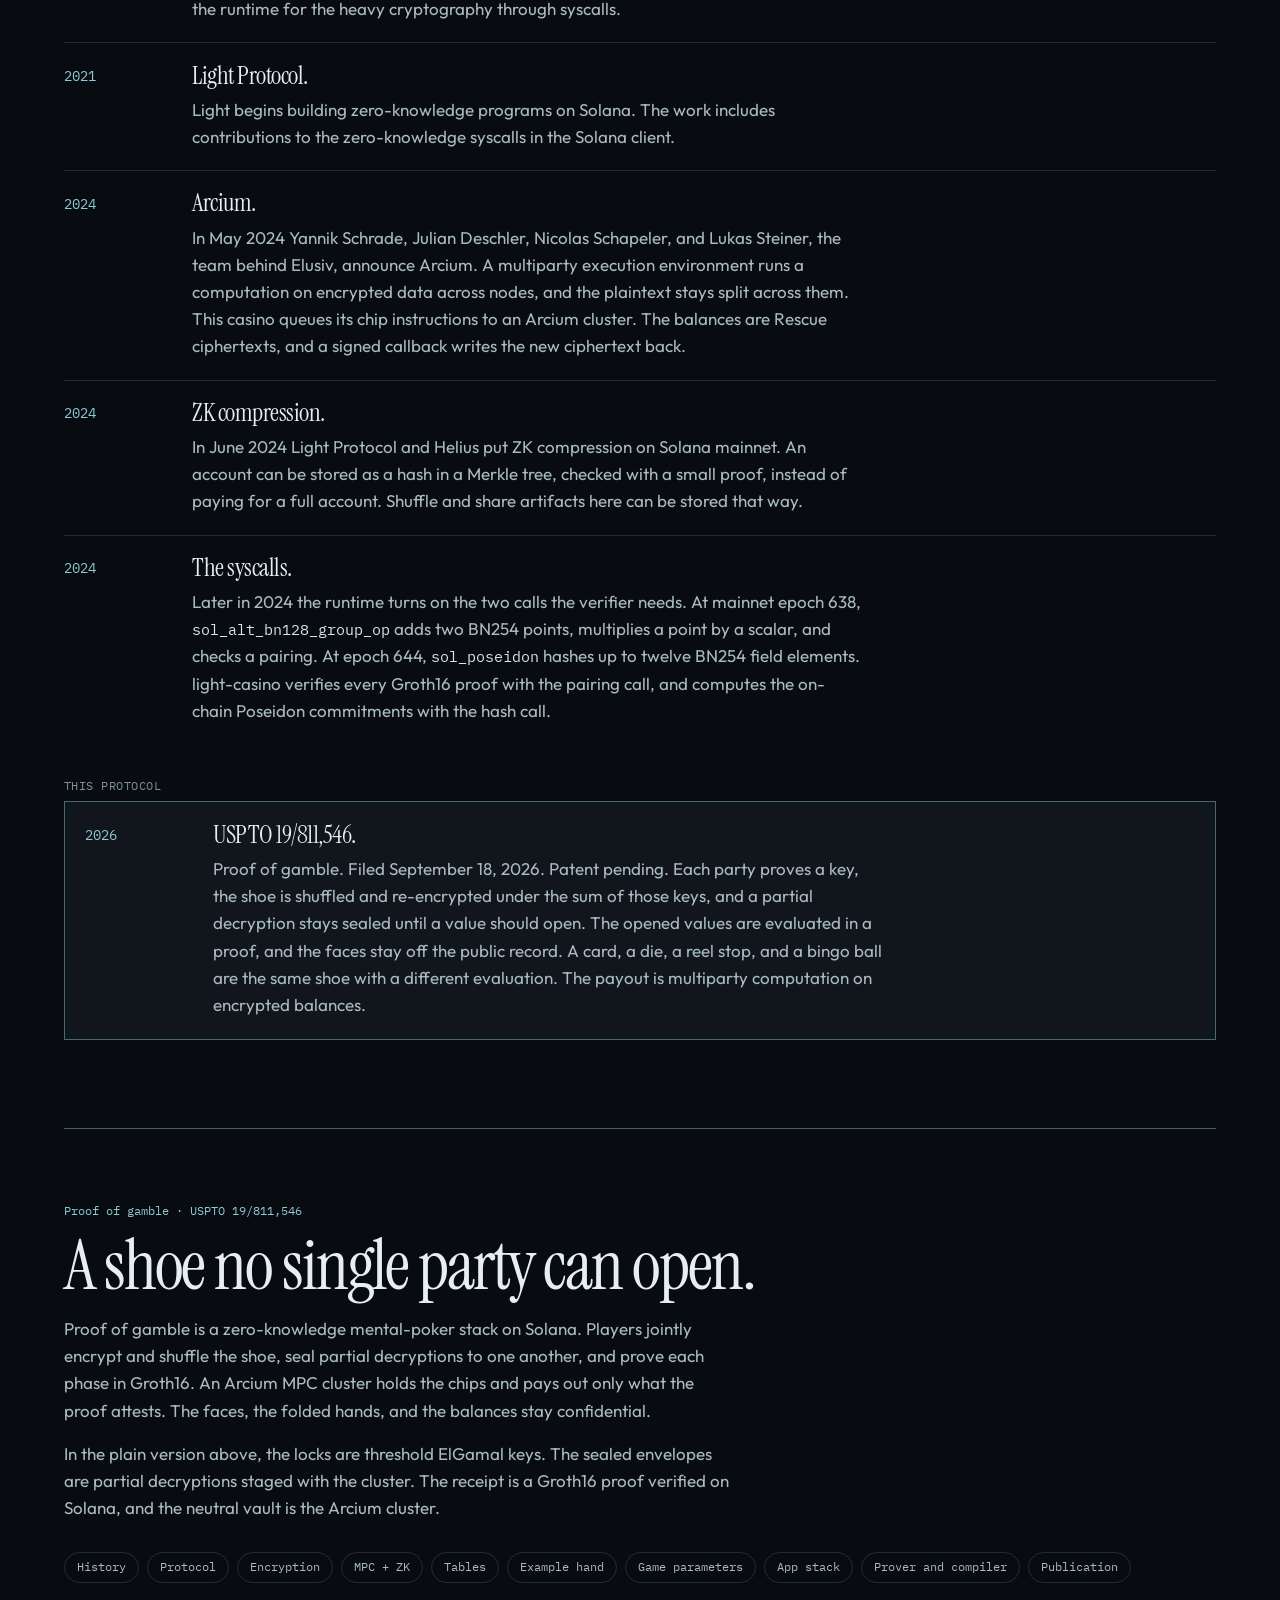
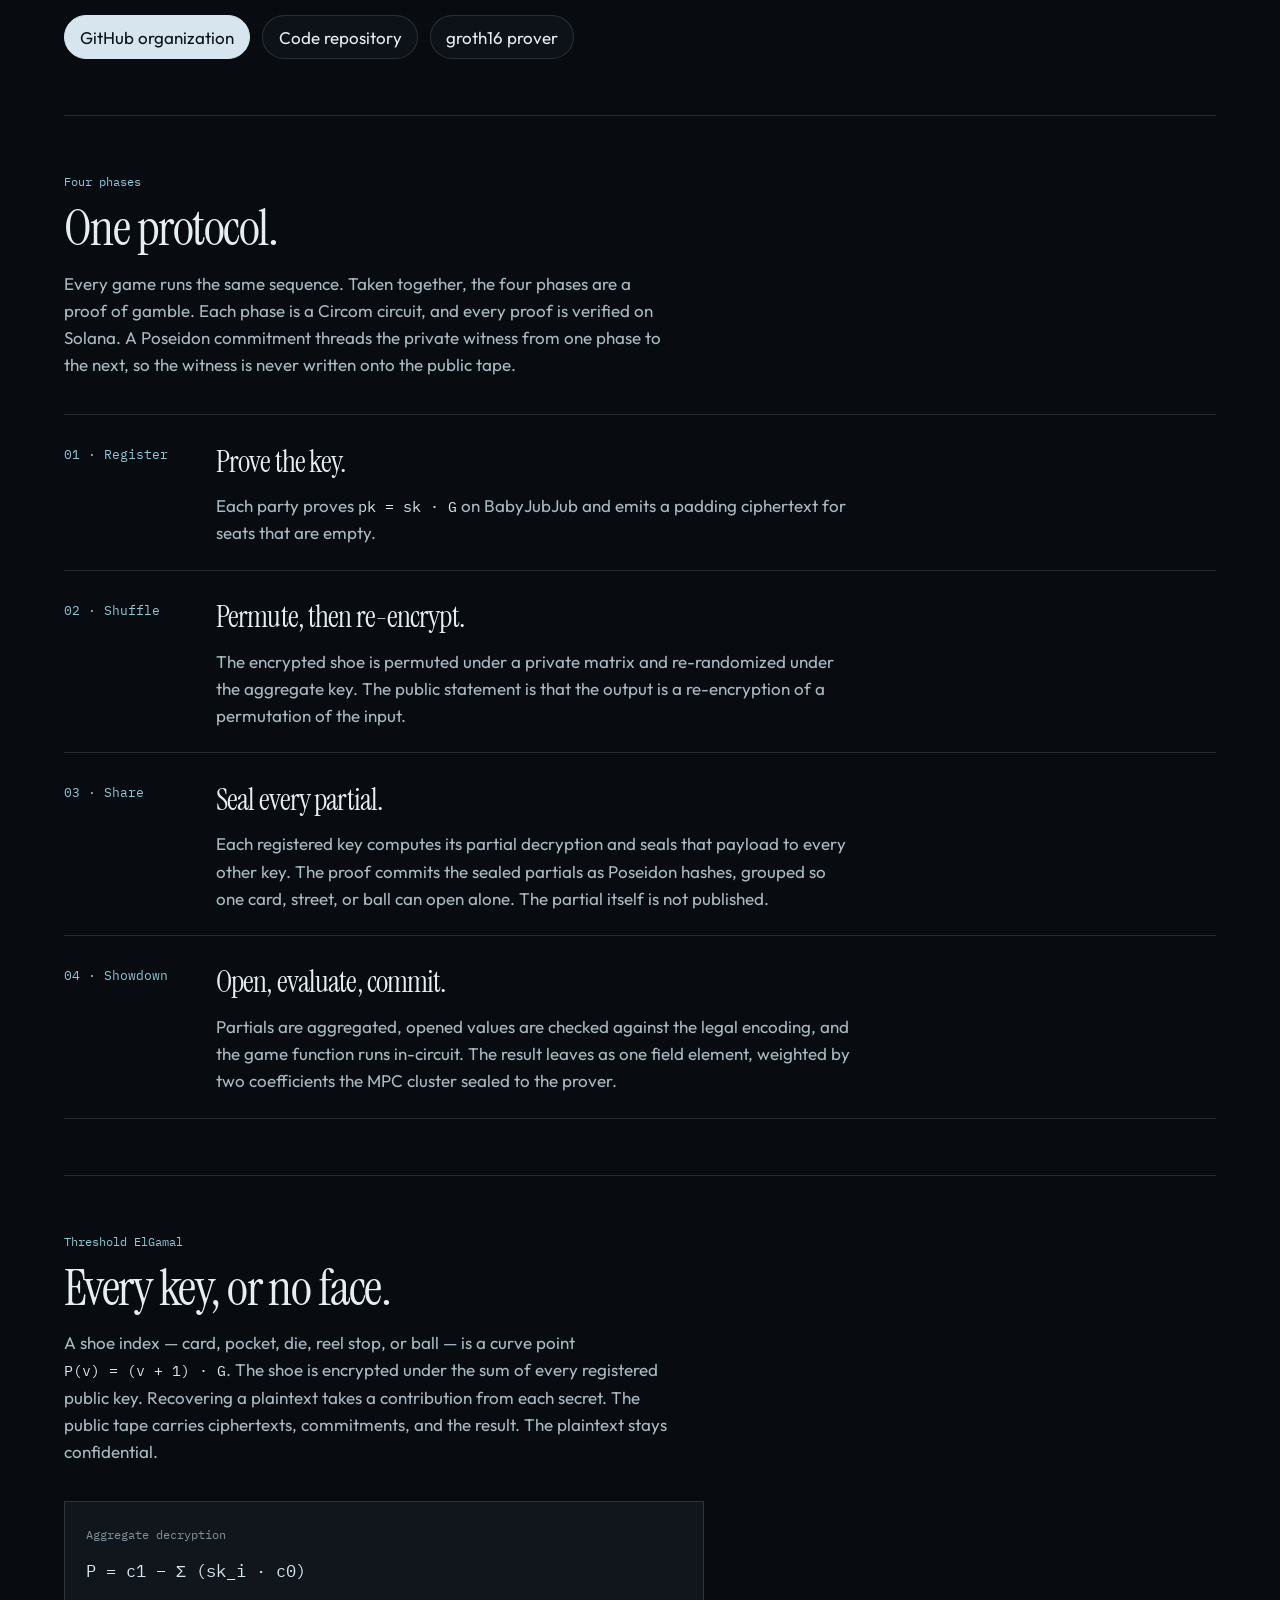
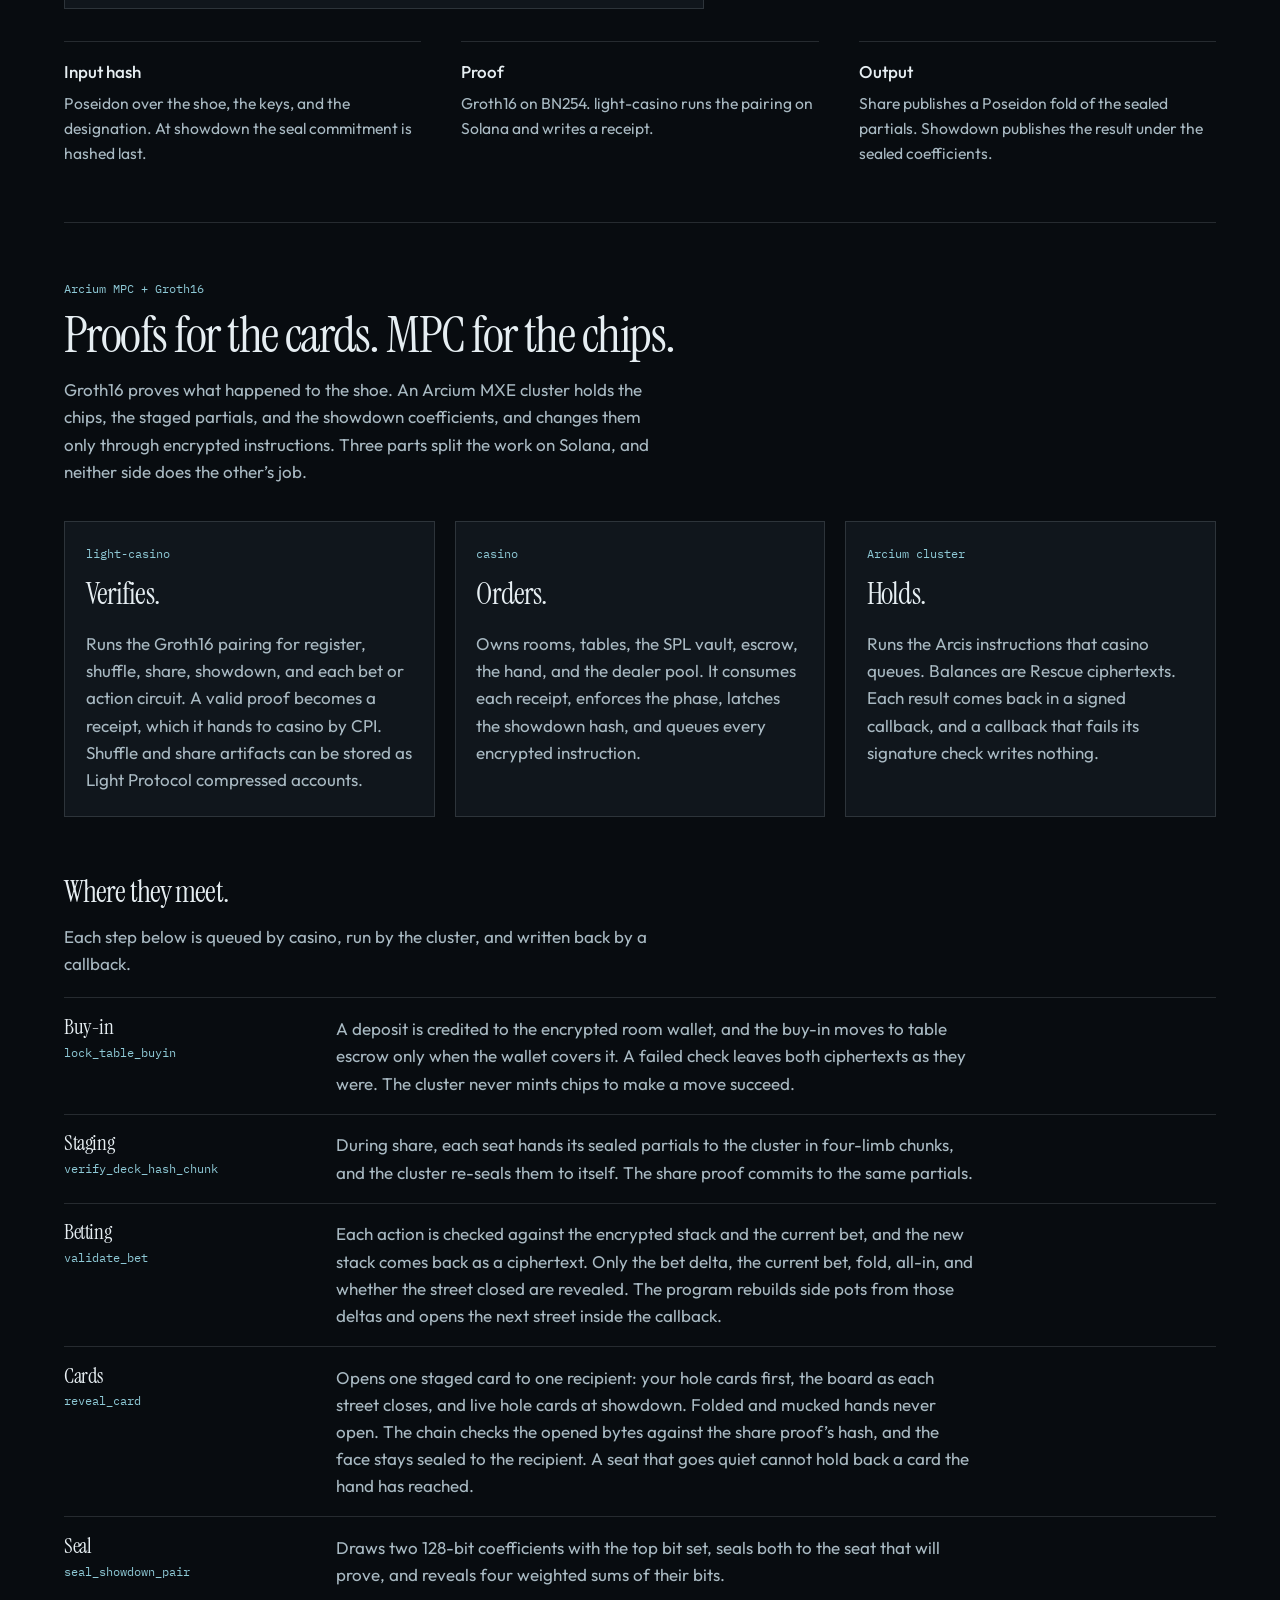
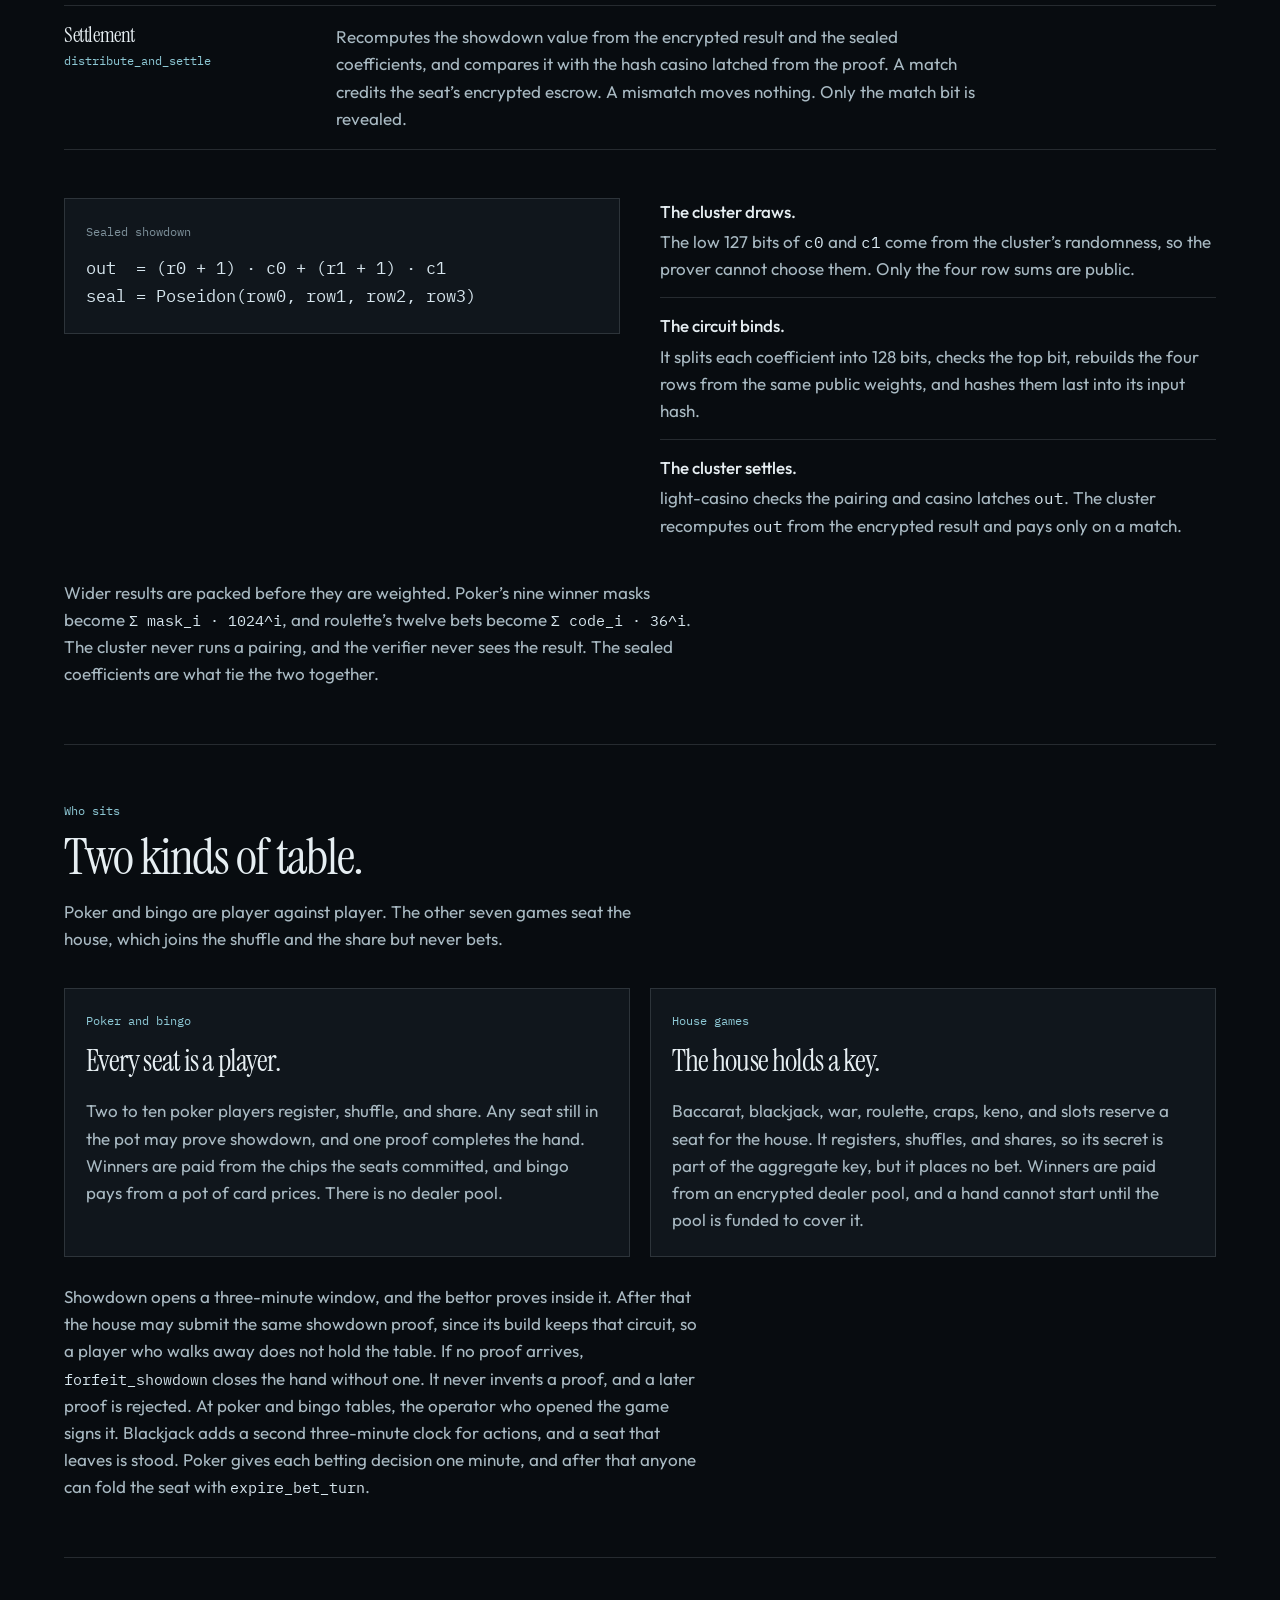
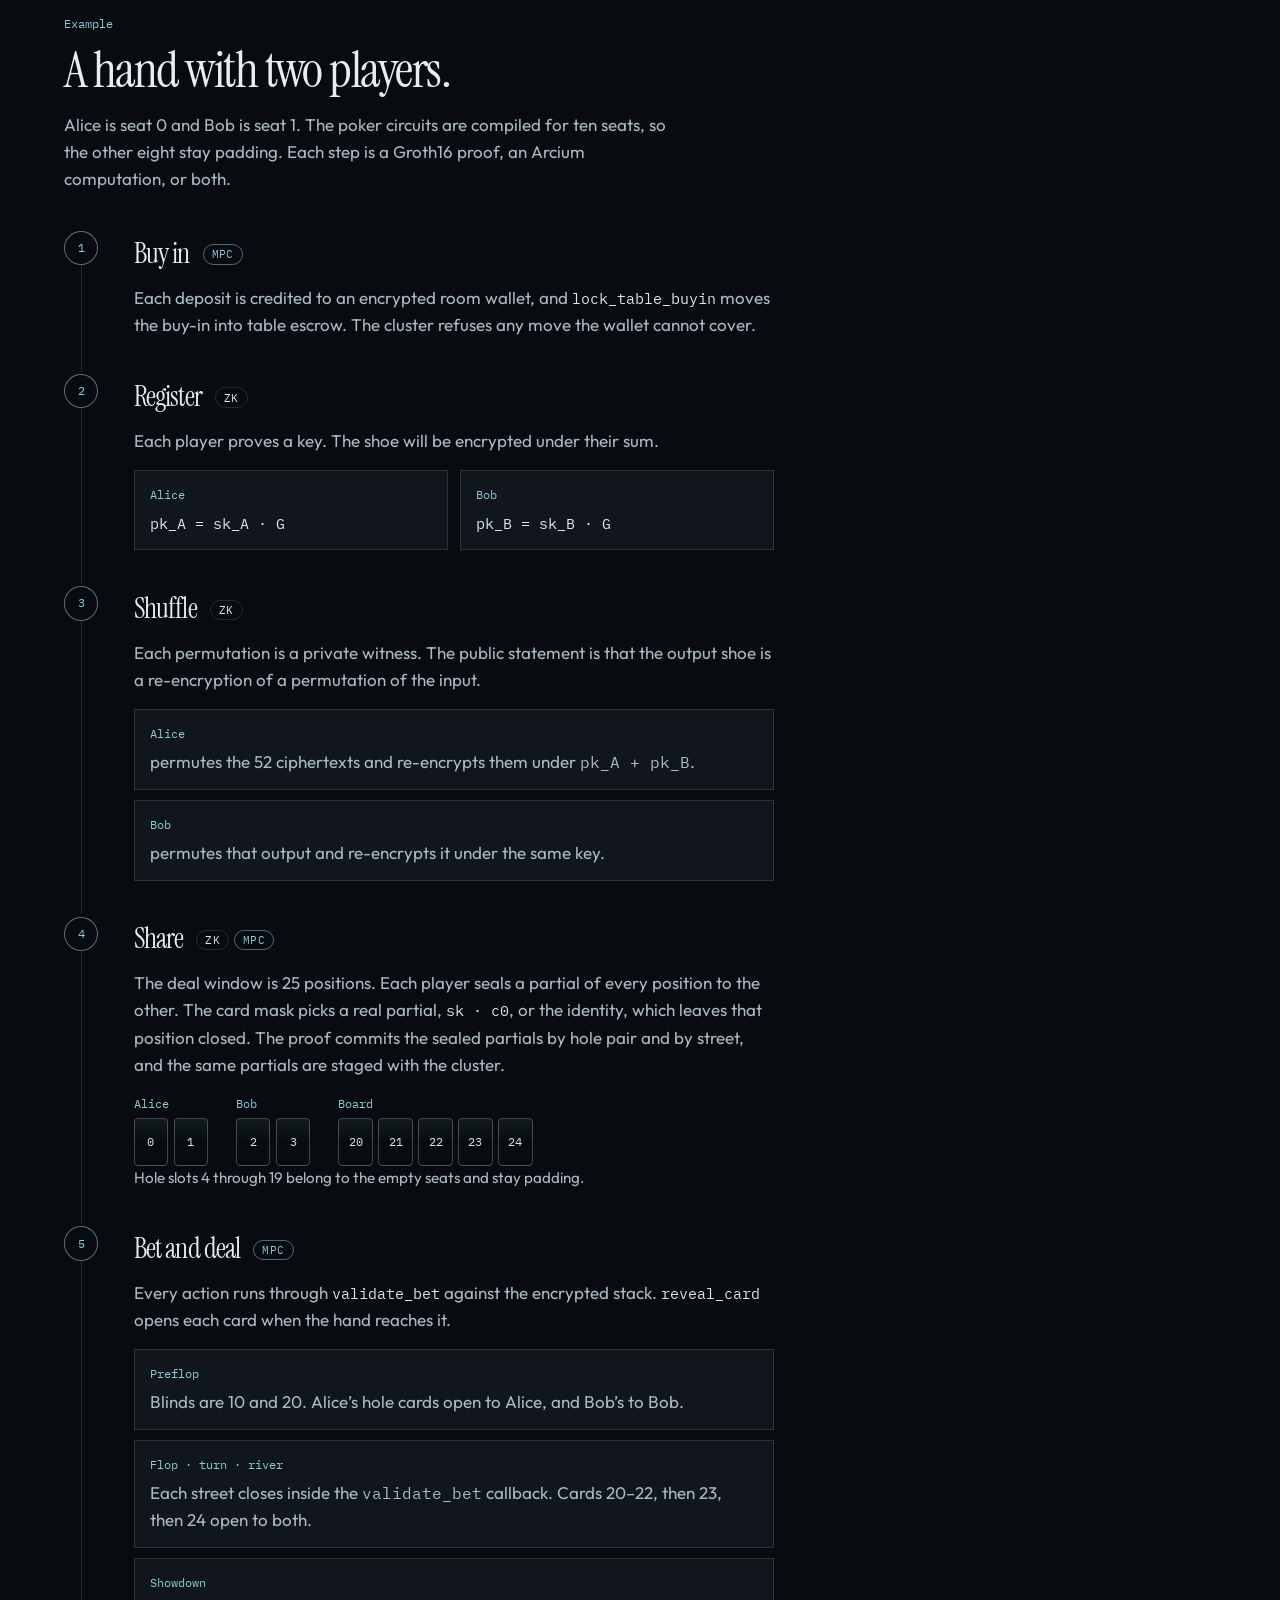
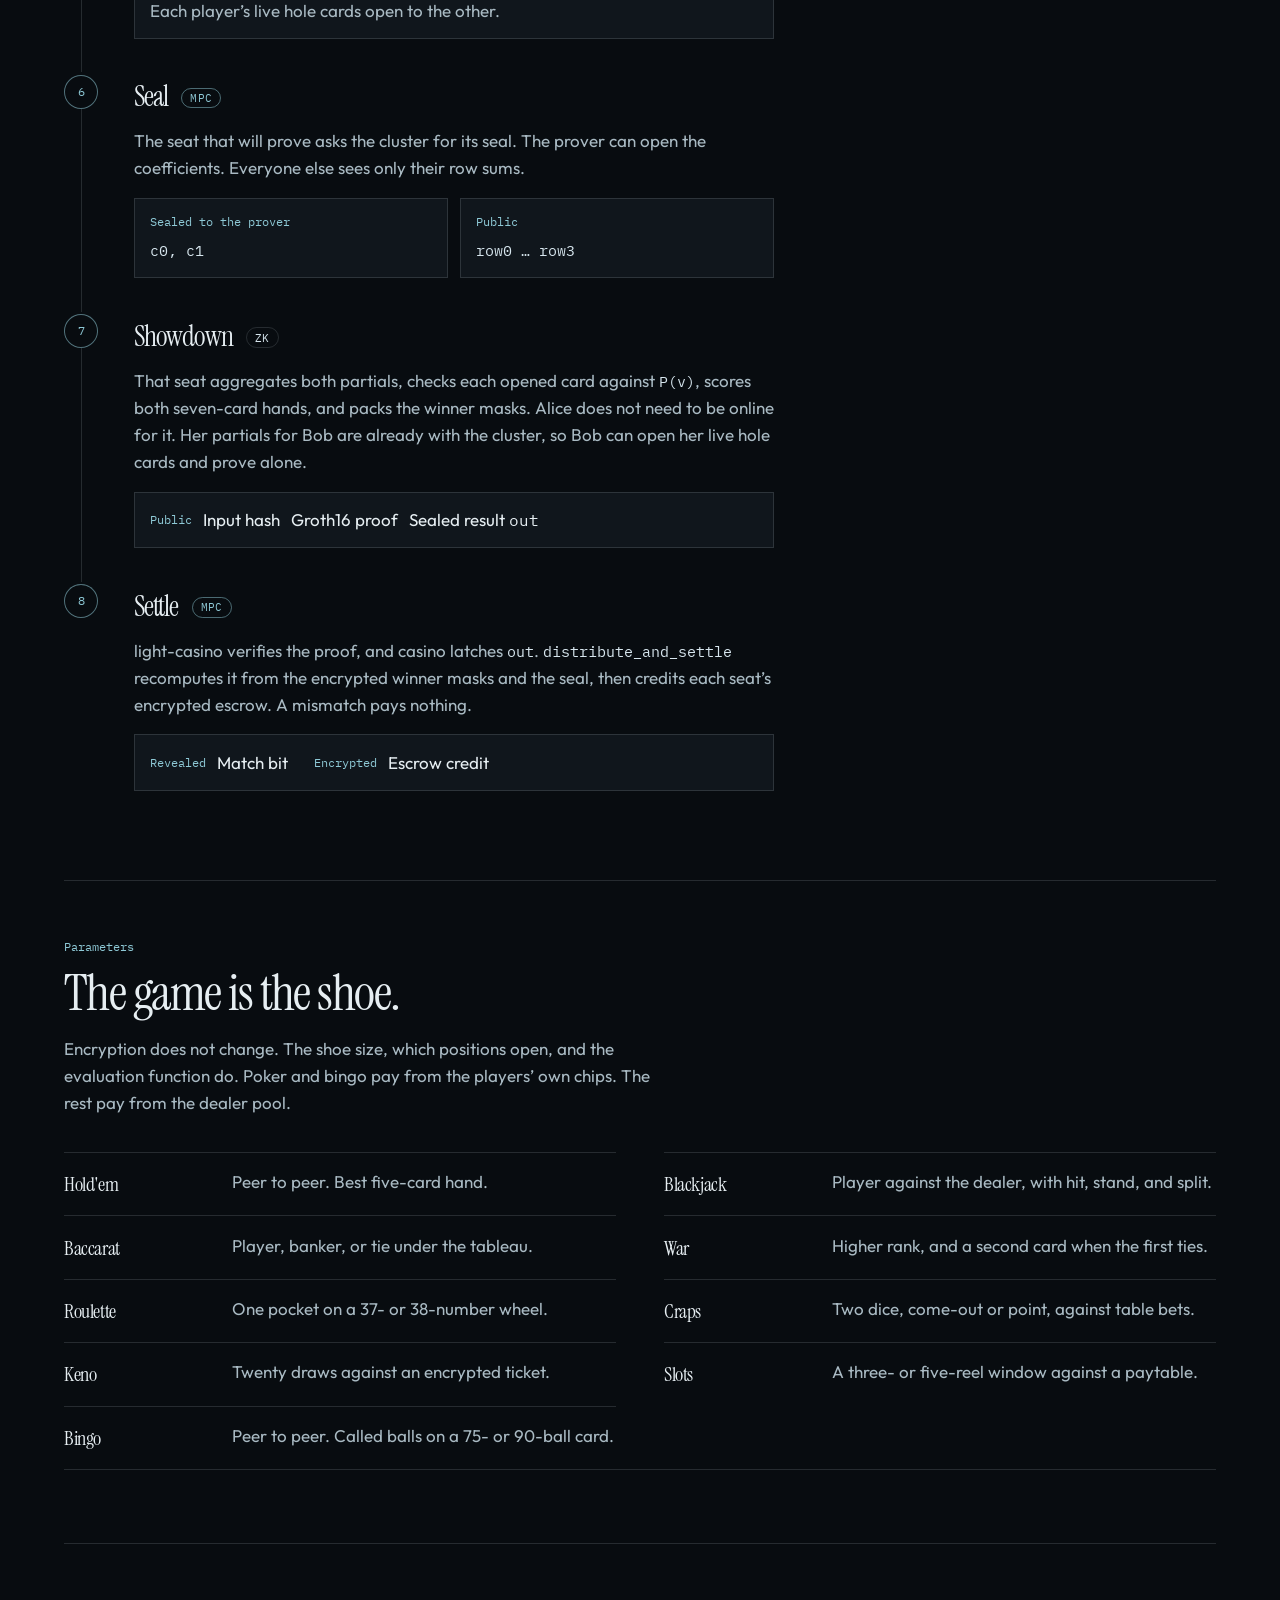
==== commit e68e1155: "Brand the protocol as proof of gamble and feature confidentiality." ====
--- a/index.html
+++ b/index.html
@@ -3,11 +3,11 @@
 <head>
   <meta charset="utf-8">
   <meta name="viewport" content="width=device-width, initial-scale=1">
-  <title>Ice Cold Casino</title>
-  <meta name="description" content="A casino you don’t have to trust. No one can see the deck or rig the deal, and every hand comes with a receipt anyone can check. Patent pending.">
+  <title>Proof of gamble · Ice Cold Casino</title>
+  <meta name="description" content="Proof of gamble. A casino you don’t have to trust. The whole gamble is a receipt anyone can check, and the cards, the folds, and the balances stay private. Patent pending.">
   <link rel="canonical" href="https://icecold.casino/">
-  <meta property="og:title" content="Ice Cold Casino">
-  <meta property="og:description" content="A casino you don’t have to trust. Every hand comes with a receipt anyone can check.">
+  <meta property="og:title" content="Proof of gamble · Ice Cold Casino">
+  <meta property="og:description" content="The whole gamble is a receipt anyone can check. The cards, the folds, and the balances stay private.">
   <meta property="og:url" content="https://icecold.casino/">
   <meta property="og:type" content="website">
   <meta name="theme-color" content="#080c10">
@@ -15,7 +15,7 @@
   <link rel="preconnect" href="https://fonts.googleapis.com">
   <link rel="preconnect" href="https://fonts.gstatic.com" crossorigin>
   <link href="https://fonts.googleapis.com/css2?family=IBM+Plex+Mono:wght@400;500&family=Instrument+Serif:ital@0;1&family=Outfit:wght@300;400;500&display=swap" rel="stylesheet">
-  <link rel="stylesheet" href="styles.css?v=20261101">
+  <link rel="stylesheet" href="styles.css?v=20261101g">
 </head>
 <body>
   <a class="skip" href="#content">Skip to content</a>
@@ -27,6 +27,7 @@
       </a>
       <nav aria-label="Page">
         <a href="#why">Why it’s fair</a>
+        <a href="#privacy">Privacy</a>
         <a href="#how">How it works</a>
         <a href="#history">History</a>
         <a href="#tech">Technology</a>
@@ -38,14 +39,14 @@
   <main id="content">
     <div class="wrap">
       <section class="hero" aria-labelledby="title">
-        <p class="kicker">Patent pending</p>
-        <h1 id="title">A casino you don’t have to trust.</h1>
+        <p class="kicker">Ice Cold Casino · Patent pending</p>
+        <h1 id="title">Proof of gamble.</h1>
         <p class="lede">
-          Online casinos ask you to take their word that the cards are
-          shuffled fairly and that nobody is peeking. Ice Cold Casino replaces
-          that promise with proof. No one can see the deck or rig the deal:
-          not the other players, not the house, and not us. Every hand comes
-          with a receipt anyone can check.
+          A casino you don’t have to trust. The locks, the shuffle, the
+          sealed openings, the result, and the payout come with a receipt
+          anyone can check. The cards, a folded hand, and the balances stay
+          private. No one else sees them: not the other players, not the
+          house, and not us.
         </p>
         <p class="actions">
           <a class="primary" href="#how">See how it works</a>
@@ -68,12 +69,10 @@
             </p>
           </article>
           <article class="value">
-            <h3>Only you see your cards.</h3>
-            <p>
-              The deck is locked with every player’s key at once. Your cards
-              open only for you until it’s time to show them, and the public
-              record never shows a card. A folded hand stays hidden unless
-              you choose to show it.
+            <h3>Anyone can check.</h3>
+            <p>
+              The receipt covers every lock, the shuffle, each opening, the
+              result, and the payout. The check stands on its own.
             </p>
           </article>
           <article class="value">
@@ -95,11 +94,47 @@
         </div>
       </section>
 
+      <section id="privacy" aria-labelledby="privacy-title">
+        <div class="section-head">
+          <p class="kicker">Privacy</p>
+          <h2 id="privacy-title">Confidential by default.</h2>
+          <p class="deck">
+            A proof of gamble shows that the gamble was fair, and it keeps
+            the gamble itself confidential. The public record carries the
+            receipt. The faces, the folds, and the balances stay off it.
+          </p>
+        </div>
+        <div class="values thirds">
+          <article class="value">
+            <h3>Your cards stay yours.</h3>
+            <p>
+              The deck is locked with every player’s key at once. A card
+              opens only for whoever should see it, and the face never lands
+              on the public record.
+            </p>
+          </article>
+          <article class="value">
+            <h3>A fold stays sealed.</h3>
+            <p>
+              The table learns that you folded. The cards you folded stay
+              sealed, and showing them is your choice.
+            </p>
+          </article>
+          <article class="value">
+            <h3>Balances stay encrypted.</h3>
+            <p>
+              Chips sit as encrypted balances in a vault no single computer
+              controls. Paying the result leaves those balances confidential.
+            </p>
+          </article>
+        </div>
+      </section>
+
       <section id="how" aria-labelledby="how-title">
         <div class="section-head">
           <p class="kicker">How it works</p>
           <h2 id="how-title">Lock. Shuffle. Prove.</h2>
-          <p class="deck">Three simple ideas keep every game honest.</p>
+          <p class="deck">Three steps. The gamble stays checkable, and the faces stay private.</p>
         </div>
         <ol class="steps">
           <li>
@@ -137,7 +172,7 @@
       <section id="play" aria-labelledby="play-title">
         <div class="section-head">
           <p class="kicker">Games</p>
-          <h2 id="play-title">Nine games. One fair deal.</h2>
+          <h2 id="play-title">Nine games. One gamble.</h2>
         </div>
         <div class="play">
           <div>
@@ -161,10 +196,10 @@
           </div>
         </div>
         <p class="play-note">
-          Dice rolls, roulette spins, slot reels, and bingo balls are dealt
-          the same way as cards, from a locked deck that everyone shuffled.
-          At house games the house helps lock and shuffle too, and it can’t
-          see the cards either.
+          Dice rolls, roulette spins, slot reels, and bingo balls are the
+          same proof of gamble as cards, dealt from a locked deck that
+          everyone shuffled. At house games the house helps lock and shuffle
+          too, and the faces stay private from the house as well.
         </p>
       </section>
 
@@ -175,7 +210,7 @@
           <p class="deck">
             A fair hand for people who are not in the same room, with nothing
             revealed but the result. Years are the year of the paper. The
-            last date is the day this protocol was filed.
+            last date is the day proof of gamble was filed.
           </p>
         </div>
         <ol class="timeline">
@@ -510,8 +545,9 @@
             <div>
               <h3>USPTO 19/811,546.</h3>
               <p>
-                Filed September 18, 2026. Patent pending. Each party proves a
-                key, the shoe is shuffled and re-encrypted under the sum of
+                Proof of gamble. Filed September 18, 2026. Patent pending.
+                Each party proves a key, the shoe is shuffled and re-encrypted
+                under the sum of
                 those keys, and a partial decryption stays sealed until a
                 value should open. The opened values are evaluated in a
                 proof, and the faces stay off the public record. A card, a
@@ -526,14 +562,15 @@
 
       <section id="tech" class="tech-intro" aria-labelledby="tech-title">
         <div class="section-head">
-          <p class="kicker">Under the hood · USPTO 19/811,546</p>
+          <p class="kicker">Proof of gamble · USPTO 19/811,546</p>
           <h2 id="tech-title">A shoe no single party can open.</h2>
           <p class="deck">
-            Ice Cold Casino is a zero-knowledge mental-poker stack on Solana.
+            Proof of gamble is a zero-knowledge mental-poker stack on Solana.
             Players jointly encrypt and shuffle the shoe, seal partial
             decryptions to one another, and prove each phase in Groth16. An
             Arcium MPC cluster holds the chips and pays out only what the proof
-            attests. The faces stay off the public tape.
+            attests. The faces, the folded hands, and the balances stay
+            confidential.
           </p>
           <p class="deck">
             In the plain version above, the locks are threshold ElGamal keys.
@@ -566,7 +603,8 @@
           <p class="kicker">Four phases</p>
           <h2 id="protocol-title">One protocol.</h2>
           <p class="deck">
-            Every game runs the same sequence. Each phase is a Circom circuit,
+            Every game runs the same sequence. Taken together, the four
+            phases are a proof of gamble. Each phase is a Circom circuit,
             and every proof is verified on Solana. A Poseidon commitment
             threads the private witness from one phase to the next, so the
             witness is never written onto the public tape.
@@ -628,7 +666,9 @@
             A shoe index — card, pocket, die, reel stop, or ball — is a curve
             point <code>P(v) = (v + 1) · G</code>. The shoe is encrypted under
             the sum of every registered public key. Recovering a plaintext
-            takes a contribution from each secret.
+            takes a contribution from each secret. The public tape carries
+            ciphertexts, commitments, and the result. The plaintext stays
+            confidential.
           </p>
         </div>
         <pre class="formula"><span>Aggregate decryption</span>P = c1 − Σ (sk_i · c0)</pre>
@@ -1197,7 +1237,7 @@
   <footer>
     <div class="wrap foot">
       <span>© 2026 Barrett Harber. All rights reserved.</span>
-      <span>Patent pending · USPTO 19/811,546</span>
+      <span>Proof of gamble · Patent pending · USPTO 19/811,546</span>
     </div>
   </footer>
 </body>
--- a/styles.css
+++ b/styles.css
@@ -221,6 +221,15 @@
   border-bottom: 1px solid var(--line);
 }
 
+.values.thirds {
+  grid-template-columns: repeat(3, minmax(0, 1fr));
+  column-gap: 2rem;
+}
+
+.values.thirds h3 {
+  font-size: 1.7rem;
+}
+
 .value {
   padding: 1.5rem 0 1.7rem;
   border-top: 1px solid var(--line);
@@ -998,6 +1007,7 @@
   .flow-split,
   .games,
   .values,
+  .values.thirds,
   .steps,
   .play,
   .phase,
@@ -1024,9 +1034,9 @@
     gap: 0.7rem;
   }
 
-  nav { gap: 0.4rem 0.55rem; }
-
-  nav a { font-size: 0.88rem; }
+  nav { gap: 0.3rem 0.4rem; }
+
+  nav a { font-size: 0.8rem; }
 
   .seal .formula {
     padding: 1.1rem 1rem;
